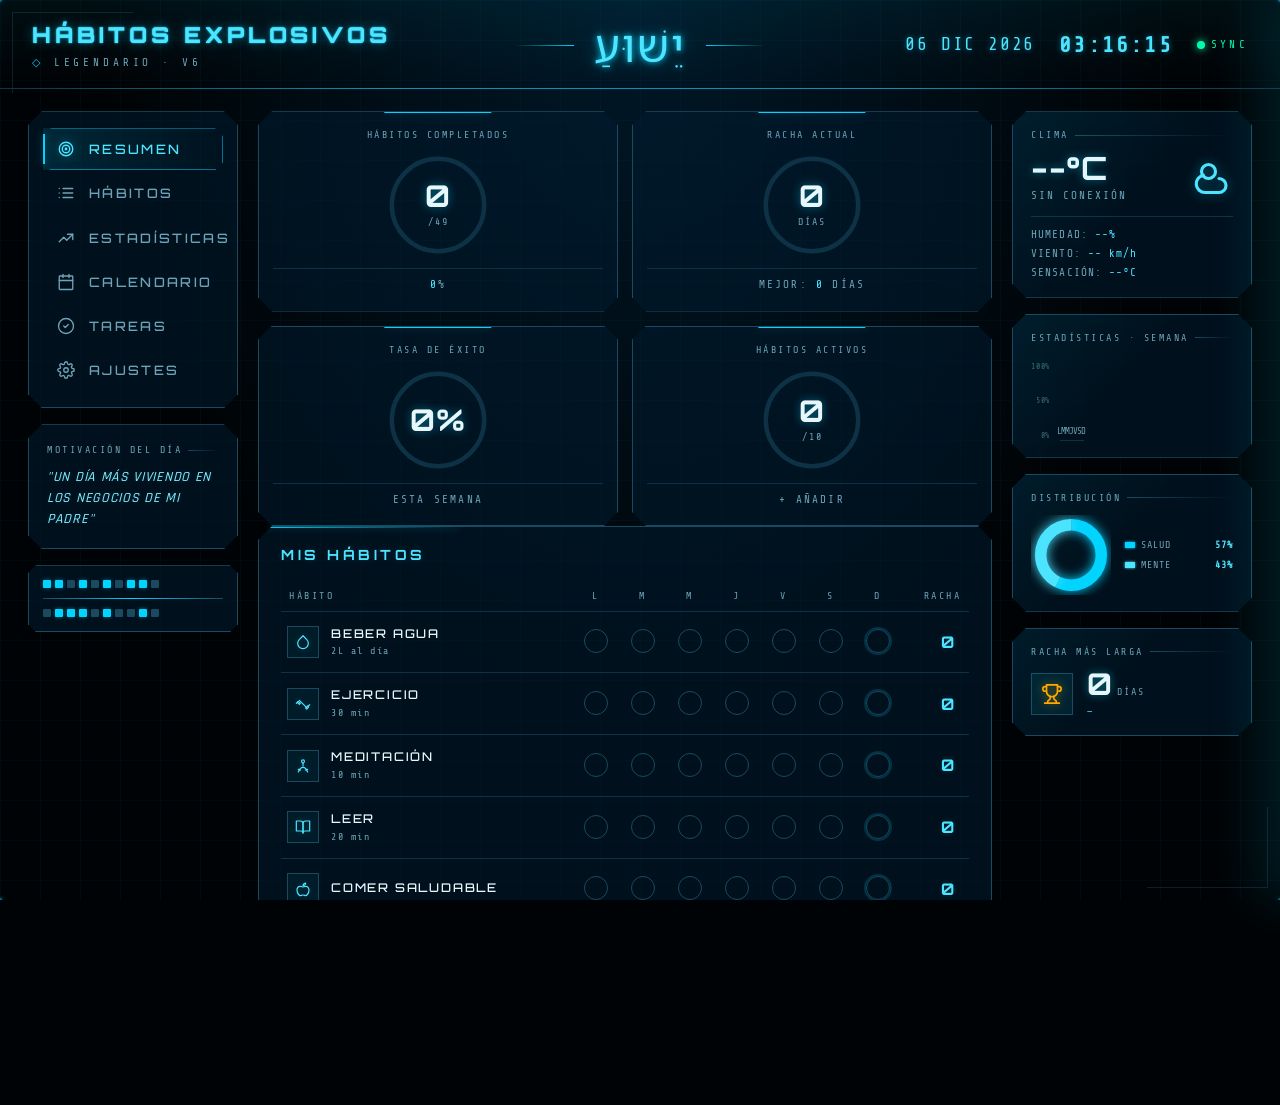
==== index.html @ fc488db8 "V6.1 inicial" ====
<!DOCTYPE html>
<html lang="es">
<head>
<meta charset="UTF-8">
<meta name="viewport" content="width=device-width, initial-scale=1.0, viewport-fit=cover">
<meta name="theme-color" content="#000305">
<meta name="apple-mobile-web-app-capable" content="yes">
<meta name="apple-mobile-web-app-status-bar-style" content="black-translucent">
<meta name="apple-mobile-web-app-title" content="Hábitos">
<meta name="mobile-web-app-capable" content="yes">
<link rel="manifest" href="manifest.json">
<link rel="apple-touch-icon" href="assets/icon-180.png">
<link rel="icon" type="image/png" href="assets/icon-192.png">
<title>HÁBITOS EXPLOSIVOS · LEGENDARIO V6</title>
<link rel="preconnect" href="https://fonts.googleapis.com">
<link rel="preconnect" href="https://fonts.gstatic.com" crossorigin>
<link href="https://fonts.googleapis.com/css2?family=Orbitron:wght@400;500;700;900&family=Rajdhani:wght@300;400;500;600;700&family=Share+Tech+Mono&family=Noto+Sans+Hebrew:wght@400;700&family=Playfair+Display:wght@400;700;900&family=DM+Serif+Display&family=Inter:wght@300;400;500;600;700&family=Poppins:wght@400;500;600;700&family=Quicksand:wght@400;500;600;700&family=Permanent+Marker&family=Caveat:wght@400;600;700&family=Architects+Daughter&display=swap" rel="stylesheet">
<style>
/* ============ TOKENS ============ */
:root {
  --bg-0: #000305;
  --bg-1: #00111e;
  --bg-2: #001828;
  --bg-card: rgba(0, 28, 48, 0.55);
  --bg-card-strong: rgba(0, 35, 58, 0.85);

  --cyan: #00d4ff;
  --cyan-2: #4de4ff;
  --cyan-3: #80edff;
  --cyan-soft: #0099b3;
  --cyan-dark: #006380;
  --cyan-line: #1a4a60;
  --cyan-line-soft: #0d3245;
  --cyan-glow: rgba(0, 212, 255, 0.45);
  --cyan-glow-soft: rgba(0, 212, 255, 0.18);

  --text: #c5e8f5;
  --text-bright: #e8f7fb;
  --text-dim: #6da3b8;
  --text-fade: #3d6877;

  --danger: #ff4d6d;
  --warning: #ffaa00;
  --success: #00ffaa;
  --magenta: #ff44dd;

  --font-display: 'Orbitron', 'Share Tech Mono', monospace;
  --font-body: 'Rajdhani', 'Segoe UI', system-ui, sans-serif;
  --font-mono: 'Share Tech Mono', 'Courier New', monospace;
  --font-hebrew: 'Noto Sans Hebrew', serif;

  --hud-frame: polygon(
    0 14px, 14px 0,
    calc(100% - 14px) 0, 100% 14px,
    100% calc(100% - 14px), calc(100% - 14px) 100%,
    14px 100%, 0 calc(100% - 14px)
  );
  --hud-frame-sm: polygon(
    0 8px, 8px 0,
    calc(100% - 8px) 0, 100% 8px,
    100% calc(100% - 8px), calc(100% - 8px) 100%,
    8px 100%, 0 calc(100% - 8px)
  );
}

* { box-sizing: border-box; margin: 0; padding: 0; }
html, body { height: 100%; overflow-x: hidden; }
body {
  font-family: var(--font-body);
  background: var(--bg-0);
  color: var(--text);
  font-size: 14px;
  line-height: 1.4;
  -webkit-font-smoothing: antialiased;
  letter-spacing: 0.02em;
  position: relative;
  min-height: 100vh;
}

/* ============ FONDO ============ */
.bg-grid {
  position: fixed;
  inset: 0;
  background:
    linear-gradient(rgba(0, 212, 255, 0.03) 1px, transparent 1px),
    linear-gradient(90deg, rgba(0, 212, 255, 0.03) 1px, transparent 1px),
    radial-gradient(ellipse at top, var(--bg-2) 0%, var(--bg-0) 60%);
  background-size: 40px 40px, 40px 40px, 100% 100%;
  pointer-events: none;
  z-index: 0;
}
#particles {
  position: fixed;
  inset: 0;
  pointer-events: none;
  z-index: 1;
  opacity: 0.5;
}
.bg-corners {
  position: fixed;
  inset: 0;
  pointer-events: none;
  z-index: 2;
}
.bg-corners::before,
.bg-corners::after {
  content: '';
  position: absolute;
  width: 120px; height: 80px;
  border: 1px solid var(--cyan-line);
  opacity: 0.4;
}
.bg-corners::before { top: 12px; left: 12px; border-right: none; border-bottom: none; }
.bg-corners::after { bottom: 12px; right: 12px; border-left: none; border-top: none; }

/* ============ HEADER ============ */
.top-bar {
  position: relative;
  z-index: 10;
  display: grid;
  grid-template-columns: 1fr auto 1fr;
  align-items: center;
  padding: 20px 32px 18px;
  gap: 20px;
  border-bottom: 1px solid var(--cyan-line-soft);
  background: linear-gradient(180deg, rgba(0,212,255,0.06) 0%, transparent 100%);
}
.top-bar::before {
  content: '';
  position: absolute;
  bottom: -1px; left: 0; right: 0;
  height: 1px;
  background: linear-gradient(90deg, transparent 0%, var(--cyan) 30%, var(--cyan) 70%, transparent 100%);
  opacity: 0.6;
}
.brand { display: flex; flex-direction: column; gap: 4px; }
.brand-title {
  font-family: var(--font-display);
  font-size: 22px;
  font-weight: 900;
  letter-spacing: 0.18em;
  color: var(--cyan-2);
  text-shadow: 0 0 12px var(--cyan-glow), 0 0 2px var(--cyan);
}
.brand-sub {
  font-family: var(--font-mono);
  font-size: 11px;
  letter-spacing: 0.35em;
  color: var(--text-dim);
}
.brand-sub::before { content: '◇ '; color: var(--cyan); }

.hebrew-mark {
  font-family: var(--font-hebrew);
  font-size: 44px;
  color: var(--cyan-2);
  text-shadow: 0 0 20px var(--cyan-glow), 0 0 6px var(--cyan);
  letter-spacing: 0.05em;
  line-height: 1;
  position: relative;
  padding: 0 20px;
}
.hebrew-mark::before,
.hebrew-mark::after {
  content: '';
  position: absolute;
  top: 50%;
  width: 60px; height: 1px;
  background: linear-gradient(90deg, transparent, var(--cyan));
}
.hebrew-mark::before { right: 100%; }
.hebrew-mark::after { left: 100%; background: linear-gradient(90deg, var(--cyan), transparent); }

.status-area {
  display: flex;
  justify-content: flex-end;
  align-items: center;
  gap: 24px;
  font-family: var(--font-mono);
}
.status-date, .status-clock {
  font-size: 18px;
  letter-spacing: 0.1em;
  color: var(--cyan-2);
  text-shadow: 0 0 6px var(--cyan-glow);
}
.status-clock { font-weight: 700; font-size: 22px; }
.sync-indicator {
  font-size: 11px;
  letter-spacing: 0.3em;
  color: var(--success);
  display: flex; align-items: center; gap: 6px;
}
.sync-indicator::before {
  content: '';
  width: 8px; height: 8px;
  background: var(--success);
  border-radius: 50%;
  box-shadow: 0 0 8px var(--success);
  animation: pulse-dot 2s infinite;
}
@keyframes pulse-dot {
  0%, 100% { opacity: 1; transform: scale(1); }
  50% { opacity: 0.5; transform: scale(0.85); }
}

/* ============ LAYOUT PRINCIPAL ============ */
.main-grid {
  position: relative;
  z-index: 5;
  display: grid;
  grid-template-columns: 240px 1fr 280px;
  gap: 20px;
  padding: 22px 28px 40px;
  max-width: 1700px;
  margin: 0 auto;
}

/* ============ HUD CARDS (genérico) ============ */
.hud-card {
  position: relative;
  background: var(--bg-card);
  border: 1px solid var(--cyan-line);
  clip-path: var(--hud-frame);
  padding: 16px 18px;
  backdrop-filter: blur(2px);
}
.hud-card::before {
  content: '';
  position: absolute;
  inset: 0;
  background: linear-gradient(135deg, rgba(0,212,255,0.06) 0%, transparent 50%);
  pointer-events: none;
}
.hud-card-sm { clip-path: var(--hud-frame-sm); }

.card-label {
  font-family: var(--font-mono);
  font-size: 10px;
  letter-spacing: 0.25em;
  color: var(--text-dim);
  margin-bottom: 10px;
  display: flex;
  align-items: center;
  gap: 6px;
}
.card-label::after {
  content: '';
  flex: 1;
  height: 1px;
  background: linear-gradient(90deg, var(--cyan-line) 0%, transparent 100%);
}

/* ============ SIDEBAR IZQUIERDA ============ */
.sidebar-left { display: flex; flex-direction: column; gap: 16px; }

.hud-nav {
  background: var(--bg-card);
  border: 1px solid var(--cyan-line);
  clip-path: var(--hud-frame);
  padding: 14px;
  position: relative;
}
.nav-item {
  display: flex;
  align-items: center;
  gap: 14px;
  padding: 12px 14px;
  font-family: var(--font-display);
  font-size: 13px;
  font-weight: 500;
  letter-spacing: 0.18em;
  color: var(--text-dim);
  cursor: pointer;
  position: relative;
  margin: 2px 0;
  transition: color 0.25s, background 0.25s;
  user-select: none;
}
.nav-item svg { width: 18px; height: 18px; flex-shrink: 0; transition: filter 0.25s; }
.nav-item:hover {
  color: var(--cyan-2);
  background: linear-gradient(90deg, rgba(0,212,255,0.06), transparent);
}
.nav-item:hover svg { filter: drop-shadow(0 0 4px var(--cyan-glow)); }
.nav-item.active {
  color: var(--cyan-2);
  background: linear-gradient(90deg, rgba(0,212,255,0.12), transparent);
}
.nav-item.active::before {
  content: '';
  position: absolute;
  left: 0; top: 6px; bottom: 6px;
  width: 2px;
  background: var(--cyan);
  box-shadow: 0 0 8px var(--cyan-glow);
}
.nav-item.active::after {
  content: '';
  position: absolute;
  inset: 0;
  border: 1px solid var(--cyan);
  clip-path: var(--hud-frame-sm);
  opacity: 0.5;
  pointer-events: none;
}
.nav-item.active svg { filter: drop-shadow(0 0 6px var(--cyan-glow)); }

.motivation-panel {
  background: var(--bg-card);
  border: 1px solid var(--cyan-line);
  clip-path: var(--hud-frame);
  padding: 18px;
}
.motivation-text {
  font-family: var(--font-body);
  font-size: 14px;
  font-weight: 500;
  font-style: italic;
  color: var(--cyan-3);
  line-height: 1.5;
  letter-spacing: 0.05em;
  text-transform: uppercase;
  text-shadow: 0 0 4px var(--cyan-glow-soft);
}

.deco-block {
  background: var(--bg-card);
  border: 1px solid var(--cyan-line);
  clip-path: var(--hud-frame-sm);
  padding: 14px;
  display: flex;
  flex-direction: column;
  gap: 10px;
}
.deco-row { display: flex; gap: 4px; flex-wrap: wrap; }
.deco-row > span {
  display: inline-block;
  width: 8px; height: 8px;
  background: var(--cyan-line);
  border-radius: 1px;
}
.deco-row > span.lit { background: var(--cyan); box-shadow: 0 0 4px var(--cyan-glow); }
.deco-mini-line {
  height: 1px;
  width: 100%;
  background: linear-gradient(90deg, var(--cyan-line), var(--cyan), var(--cyan-line));
}

/* ============ MAIN CONTENT ============ */
.content {
  display: flex;
  flex-direction: column;
  gap: 20px;
  min-width: 0;
}

/* KPI ROW */
.kpi-row {
  display: grid;
  grid-template-columns: repeat(4, 1fr);
  gap: 14px;
}
.kpi-card {
  position: relative;
  background: var(--bg-card);
  border: 1px solid var(--cyan-line);
  clip-path: var(--hud-frame);
  padding: 16px 14px 18px;
  text-align: center;
  overflow: hidden;
}
.kpi-card::after {
  content: '';
  position: absolute;
  top: 0; left: 50%;
  width: 30%; height: 1px;
  background: var(--cyan);
  transform: translateX(-50%);
  box-shadow: 0 0 8px var(--cyan-glow);
}
.kpi-title {
  font-family: var(--font-mono);
  font-size: 10px;
  letter-spacing: 0.25em;
  color: var(--text-dim);
  margin-bottom: 8px;
}
.kpi-ring-wrap {
  position: relative;
  width: 110px; height: 110px;
  margin: 4px auto 6px;
}
.kpi-ring-wrap svg { width: 100%; height: 100%; }
.ring-bg { stroke: var(--cyan-line-soft); }
.ring-fg {
  stroke: var(--cyan);
  filter: drop-shadow(0 0 6px var(--cyan-glow));
  stroke-linecap: round;
  transition: stroke-dashoffset 1.5s cubic-bezier(0.16, 1, 0.3, 1);
}
.ring-center {
  position: absolute;
  inset: 0;
  display: flex;
  flex-direction: column;
  align-items: center;
  justify-content: center;
}
.ring-value {
  font-family: var(--font-display);
  font-size: 30px;
  font-weight: 700;
  color: var(--text-bright);
  text-shadow: 0 0 10px var(--cyan-glow);
  letter-spacing: 0.02em;
  line-height: 1;
}
.ring-unit {
  font-family: var(--font-mono);
  font-size: 10px;
  letter-spacing: 0.2em;
  color: var(--text-dim);
  margin-top: 4px;
}
.kpi-footer {
  font-family: var(--font-mono);
  font-size: 11px;
  letter-spacing: 0.2em;
  color: var(--text-dim);
  margin-top: 8px;
  padding-top: 8px;
  border-top: 1px solid var(--cyan-line-soft);
}
.kpi-footer .v { color: var(--cyan-2); }
.kpi-add { cursor: pointer; transition: color 0.2s; }
.kpi-add:hover { color: var(--cyan); }

/* ============ HABITS TABLE ============ */
.habits-card {
  background: var(--bg-card);
  border: 1px solid var(--cyan-line);
  clip-path: var(--hud-frame);
  padding: 18px 22px 22px;
  position: relative;
}
.habits-card::before {
  content: '';
  position: absolute;
  top: 0; left: 0;
  width: 200px; height: 1px;
  background: linear-gradient(90deg, var(--cyan) 0%, transparent 100%);
  box-shadow: 0 0 6px var(--cyan-glow);
}
.habits-title {
  font-family: var(--font-display);
  font-size: 14px;
  font-weight: 700;
  letter-spacing: 0.25em;
  color: var(--cyan-2);
  margin-bottom: 16px;
  text-shadow: 0 0 8px var(--cyan-glow-soft);
}
.habits-table {
  width: 100%;
  border-collapse: separate;
  border-spacing: 0;
}
.habits-table thead th {
  font-family: var(--font-mono);
  font-size: 10px;
  letter-spacing: 0.25em;
  color: var(--text-dim);
  font-weight: 400;
  padding: 8px 6px;
  border-bottom: 1px solid var(--cyan-line-soft);
  text-align: center;
}
.habits-table thead th:first-child { text-align: left; padding-left: 8px; }
.habits-table thead th:last-child { text-align: right; padding-right: 8px; }
.habits-table tbody td {
  padding: 14px 6px;
  border-bottom: 1px solid var(--cyan-line-soft);
}
.habits-table tbody tr:last-child td { border-bottom: none; }
.habits-table tbody tr { transition: background 0.2s; }
.habits-table tbody tr:hover { background: rgba(0, 212, 255, 0.04); }

.habit-info {
  display: flex;
  align-items: center;
  gap: 12px;
}
.habit-icon-box {
  width: 32px; height: 32px;
  display: flex;
  align-items: center;
  justify-content: center;
  background: rgba(0, 212, 255, 0.06);
  border: 1px solid var(--cyan-line);
  color: var(--cyan-2);
  flex-shrink: 0;
}
.habit-icon-box svg { width: 16px; height: 16px; filter: drop-shadow(0 0 3px var(--cyan-glow-soft)); }
.habit-name {
  font-family: var(--font-display);
  font-size: 12px;
  font-weight: 500;
  letter-spacing: 0.15em;
  color: var(--text-bright);
  text-transform: uppercase;
}
.habit-sub {
  font-family: var(--font-mono);
  font-size: 10px;
  letter-spacing: 0.15em;
  color: var(--text-dim);
  margin-top: 2px;
}

.day-cell { text-align: center; }
.check-orb {
  width: 24px; height: 24px;
  border-radius: 50%;
  border: 1.5px solid var(--cyan-line);
  background: transparent;
  cursor: pointer;
  display: inline-flex;
  align-items: center;
  justify-content: center;
  transition: all 0.25s;
  padding: 0;
  position: relative;
}
.check-orb svg { width: 14px; height: 14px; color: transparent; transition: color 0.25s; }
.check-orb:hover:not(:disabled) {
  border-color: var(--cyan);
  box-shadow: 0 0 8px var(--cyan-glow);
}
.check-orb.done {
  border-color: var(--cyan);
  background: rgba(0, 212, 255, 0.15);
  box-shadow: 0 0 10px var(--cyan-glow), inset 0 0 6px var(--cyan-glow-soft);
}
.check-orb.done svg { color: var(--cyan-2); filter: drop-shadow(0 0 3px var(--cyan-glow)); }
.check-orb.today { box-shadow: 0 0 0 2px rgba(0,212,255,0.18); }
.check-orb.today.done { box-shadow: 0 0 12px var(--cyan-glow), inset 0 0 8px var(--cyan-glow-soft), 0 0 0 2px rgba(0,212,255,0.18); }
.check-orb:disabled { opacity: 0.25; cursor: not-allowed; }

.streak-val {
  font-family: var(--font-display);
  font-size: 16px;
  font-weight: 700;
  color: var(--cyan-2);
  text-shadow: 0 0 6px var(--cyan-glow-soft);
  text-align: right;
  padding-right: 8px;
  letter-spacing: 0.05em;
}

/* ============ SIDEBAR DERECHA ============ */
.sidebar-right {
  display: flex;
  flex-direction: column;
  gap: 16px;
}

/* Weather */
.weather-card .weather-top {
  display: flex;
  align-items: center;
  justify-content: space-between;
  gap: 10px;
}
.weather-temp {
  font-family: var(--font-display);
  font-size: 32px;
  font-weight: 700;
  color: var(--text-bright);
  text-shadow: 0 0 8px var(--cyan-glow);
  line-height: 1;
  letter-spacing: 0.02em;
}
.weather-desc {
  font-family: var(--font-mono);
  font-size: 11px;
  letter-spacing: 0.18em;
  color: var(--text-dim);
  text-transform: uppercase;
  margin-top: 4px;
}
.weather-icon svg { width: 42px; height: 42px; color: var(--cyan-2); filter: drop-shadow(0 0 6px var(--cyan-glow)); }
.weather-meta {
  margin-top: 12px;
  padding-top: 10px;
  border-top: 1px solid var(--cyan-line-soft);
  font-family: var(--font-mono);
  font-size: 11px;
  letter-spacing: 0.1em;
  color: var(--text-dim);
  display: flex;
  flex-direction: column;
  gap: 4px;
}
.weather-meta .v { color: var(--cyan-2); }

/* Bar chart */
.bar-chart {
  display: grid;
  grid-template-columns: repeat(7, 1fr);
  gap: 4px;
  align-items: end;
  height: 80px;
  margin-top: 6px;
  padding-bottom: 18px;
  position: relative;
  border-bottom: 1px solid var(--cyan-line-soft);
}
.bar-chart::before {
  content: '0% 50% 100%';
  position: absolute;
  left: -3px;
  top: -4px;
  font-family: var(--font-mono);
  font-size: 8px;
  color: var(--text-fade);
  writing-mode: vertical-lr;
  letter-spacing: 0.1em;
  display: none;
}
.bar-col {
  position: relative;
  display: flex;
  flex-direction: column;
  align-items: center;
  height: 100%;
  justify-content: flex-end;
}
.bar-fill {
  width: 100%;
  background: linear-gradient(180deg, var(--cyan) 0%, var(--cyan-soft) 100%);
  box-shadow: 0 0 6px var(--cyan-glow);
  border-radius: 1px 1px 0 0;
  transition: height 1.2s cubic-bezier(0.16, 1, 0.3, 1);
  min-height: 2px;
}
.bar-label {
  position: absolute;
  bottom: -16px;
  font-family: var(--font-mono);
  font-size: 9px;
  letter-spacing: 0.1em;
  color: var(--text-dim);
}
.bar-y-axis {
  display: flex;
  flex-direction: column;
  justify-content: space-between;
  font-family: var(--font-mono);
  font-size: 8px;
  color: var(--text-fade);
  letter-spacing: 0.1em;
  padding-right: 4px;
  height: 80px;
  text-align: right;
}

/* Donut */
.donut-wrap {
  display: flex;
  align-items: center;
  gap: 14px;
}
.donut-svg { width: 80px; height: 80px; flex-shrink: 0; }
.donut-legend {
  flex: 1;
  display: flex;
  flex-direction: column;
  gap: 6px;
  font-family: var(--font-mono);
  font-size: 10px;
  letter-spacing: 0.1em;
}
.legend-item {
  display: flex;
  align-items: center;
  gap: 6px;
  color: var(--text-dim);
}
.legend-item .swatch {
  width: 10px; height: 6px;
  background: var(--cyan);
  box-shadow: 0 0 3px var(--cyan-glow);
}
.legend-item .v { margin-left: auto; color: var(--cyan-2); font-weight: 700; }

/* Best streak */
.best-streak {
  display: flex;
  align-items: center;
  gap: 14px;
}
.trophy-box {
  width: 42px; height: 42px;
  display: flex;
  align-items: center;
  justify-content: center;
  background: rgba(0, 212, 255, 0.08);
  border: 1px solid var(--cyan-line);
  color: var(--warning);
}
.trophy-box svg { width: 22px; height: 22px; filter: drop-shadow(0 0 5px rgba(255,170,0,0.5)); }
.best-num {
  font-family: var(--font-display);
  font-size: 30px;
  font-weight: 700;
  color: var(--text-bright);
  text-shadow: 0 0 8px var(--cyan-glow);
  line-height: 1;
}
.best-num-unit {
  font-family: var(--font-mono);
  font-size: 10px;
  letter-spacing: 0.2em;
  color: var(--text-dim);
}
.best-name {
  font-family: var(--font-mono);
  font-size: 10px;
  letter-spacing: 0.18em;
  color: var(--cyan-2);
  text-transform: uppercase;
  margin-top: 4px;
}

/* ============ HABITS MANAGE VIEW ============ */
.manage-grid {
  display: grid;
  grid-template-columns: repeat(auto-fill, minmax(280px, 1fr));
  gap: 14px;
}
.manage-card {
  background: var(--bg-card);
  border: 1px solid var(--cyan-line);
  clip-path: var(--hud-frame);
  padding: 16px;
  display: flex;
  align-items: center;
  gap: 14px;
  position: relative;
}
.manage-card .info { flex: 1; min-width: 0; }
.manage-card .info .habit-name { font-size: 13px; }
.manage-actions { display: flex; gap: 6px; }
.icon-btn {
  width: 30px; height: 30px;
  background: transparent;
  border: 1px solid var(--cyan-line);
  color: var(--text-dim);
  cursor: pointer;
  display: flex;
  align-items: center;
  justify-content: center;
  transition: all 0.2s;
  clip-path: var(--hud-frame-sm);
}
.icon-btn:hover { color: var(--cyan-2); border-color: var(--cyan); box-shadow: 0 0 6px var(--cyan-glow); }
.icon-btn.danger:hover { color: var(--danger); border-color: var(--danger); box-shadow: 0 0 6px rgba(255,77,109,0.4); }
.icon-btn svg { width: 14px; height: 14px; }

.new-habit-card {
  background: transparent;
  border: 1px dashed var(--cyan-line);
  clip-path: var(--hud-frame);
  padding: 24px;
  text-align: center;
  cursor: pointer;
  color: var(--text-dim);
  display: flex;
  flex-direction: column;
  align-items: center;
  justify-content: center;
  gap: 8px;
  font-family: var(--font-display);
  font-size: 12px;
  letter-spacing: 0.2em;
  min-height: 100px;
  transition: all 0.2s;
}
.new-habit-card:hover { color: var(--cyan-2); border-color: var(--cyan); }
.new-habit-card svg { width: 24px; height: 24px; }

/* ============ STATS VIEW ============ */
.stats-grid {
  display: grid;
  grid-template-columns: 1fr 1fr;
  gap: 16px;
}
.stats-card {
  background: var(--bg-card);
  border: 1px solid var(--cyan-line);
  clip-path: var(--hud-frame);
  padding: 18px;
}
.stats-card.full { grid-column: 1 / -1; }
.stats-title {
  font-family: var(--font-display);
  font-size: 13px;
  font-weight: 700;
  letter-spacing: 0.2em;
  color: var(--cyan-2);
  margin-bottom: 14px;
}
.heatmap-wrap { overflow-x: auto; padding-bottom: 8px; }
.heatmap-grid {
  display: grid;
  grid-auto-flow: column;
  grid-template-rows: repeat(7, 11px);
  gap: 3px;
  width: max-content;
}
/* V4.3 — anual: ocupar todo el ancho disponible, celdas elásticas */
.heatmap-grid:not(.row) {
  grid-template-rows: repeat(7, 1fr);
  grid-auto-columns: 1fr;
  gap: 3px;
  width: 100%;
  aspect-ratio: 53 / 7;
  max-height: 140px;
}
.heatmap-grid:not(.row) .heat-cell {
  width: 100%;
  height: 100%;
  min-width: 0;
  min-height: 0;
  border-radius: 2px;
}
/* V4.2 — vista horizontal (1 fila) para semanal y mensual */
.heatmap-grid.row {
  grid-auto-flow: column;
  grid-template-rows: 18px;
  gap: 4px;
  width: 100%;
}
.heatmap-grid.row .heat-cell {
  width: auto;
  min-width: 14px;
  height: 18px;
  border-radius: 2px;
}
.heat-cell {
  width: 11px; height: 11px;
  background: var(--cyan-line-soft);
  border-radius: 1px;
  transition: background 0.2s;
}
.heat-cell.l1 { background: rgba(0, 212, 255, 0.25); }
.heat-cell.l2 { background: rgba(0, 212, 255, 0.5); }
.heat-cell.l3 { background: rgba(0, 212, 255, 0.75); box-shadow: 0 0 3px var(--cyan-glow-soft); }
.heat-cell.l4 { background: var(--cyan); box-shadow: 0 0 4px var(--cyan-glow); }
.heat-cell.future { background: transparent; }
.heat-cell:hover { outline: 1px solid var(--cyan-2); }
.heat-legend {
  display: flex;
  align-items: center;
  gap: 6px;
  margin-top: 10px;
  font-family: var(--font-mono);
  font-size: 10px;
  color: var(--text-dim);
  letter-spacing: 0.1em;
  justify-content: flex-end;
}

.per-habit-stats {
  display: grid;
  grid-template-columns: repeat(auto-fit, minmax(160px, 1fr));
  gap: 10px;
  margin-bottom: 14px;
}
.mini-stat {
  background: rgba(0, 212, 255, 0.05);
  border: 1px solid var(--cyan-line-soft);
  padding: 10px 12px;
  clip-path: var(--hud-frame-sm);
}
.mini-stat .lbl {
  font-family: var(--font-mono);
  font-size: 9px;
  letter-spacing: 0.2em;
  color: var(--text-dim);
}
.mini-stat .val {
  font-family: var(--font-display);
  font-size: 20px;
  font-weight: 700;
  color: var(--cyan-2);
  margin-top: 2px;
  text-shadow: 0 0 6px var(--cyan-glow-soft);
}

/* ============ CALENDAR VIEW ============ */
.calendar-wrap {
  background: var(--bg-card);
  border: 1px solid var(--cyan-line);
  clip-path: var(--hud-frame);
  padding: 20px;
}
.cal-nav {
  display: flex;
  justify-content: space-between;
  align-items: center;
  margin-bottom: 16px;
}
.cal-month {
  font-family: var(--font-display);
  font-size: 16px;
  font-weight: 700;
  letter-spacing: 0.2em;
  color: var(--cyan-2);
  text-shadow: 0 0 6px var(--cyan-glow-soft);
}
.cal-grid {
  display: grid;
  grid-template-columns: repeat(7, 1fr);
  gap: 6px;
}
.cal-day-head {
  font-family: var(--font-mono);
  font-size: 10px;
  letter-spacing: 0.2em;
  color: var(--text-dim);
  text-align: center;
  padding: 8px 0;
  border-bottom: 1px solid var(--cyan-line-soft);
}
.cal-cell {
  aspect-ratio: 1;
  border: 1px solid var(--cyan-line-soft);
  display: flex;
  flex-direction: column;
  align-items: center;
  justify-content: center;
  padding: 6px;
  position: relative;
  cursor: pointer;
  transition: all 0.2s;
  font-family: var(--font-mono);
}
.cal-cell:hover { background: rgba(0, 212, 255, 0.08); border-color: var(--cyan); }
.cal-cell .cal-num { font-size: 14px; color: var(--text-dim); letter-spacing: 0.05em; }
.cal-cell.empty { border-color: transparent; cursor: default; pointer-events: none; }
.cal-cell.today { border-color: var(--cyan); box-shadow: inset 0 0 8px var(--cyan-glow-soft); }
.cal-cell.today .cal-num { color: var(--cyan-2); font-weight: 700; }
.cal-cell .cal-bar {
  width: 80%;
  height: 3px;
  background: var(--cyan-line-soft);
  border-radius: 2px;
  margin-top: 6px;
  overflow: hidden;
}
.cal-cell .cal-bar-fill {
  height: 100%;
  background: var(--cyan);
  box-shadow: 0 0 4px var(--cyan-glow);
  transition: width 0.6s ease;
}
.cal-cell .cal-pct {
  font-size: 8px;
  color: var(--text-dim);
  letter-spacing: 0.1em;
  margin-top: 2px;
}
.cal-cell.future .cal-num { opacity: 0.4; }
.cal-cell.future .cal-bar { display: none; }
.cal-cell.future .cal-pct { display: none; }

/* V4.4 — puntos de eventos en celda del calendario */
.cal-cell { cursor: pointer; }
.cal-cell .cal-events {
  display: flex;
  align-items: center;
  gap: 3px;
  margin-top: 4px;
  min-height: 6px;
}
.cal-cell .cal-event-dot {
  width: 5px; height: 5px;
  border-radius: 50%;
  background: var(--magenta);
  box-shadow: 0 0 4px var(--magenta);
}
.cal-cell .cal-event-more {
  font-family: var(--font-mono);
  font-size: 8px;
  color: var(--magenta);
  letter-spacing: 0.05em;
}
.cal-cell.has-event { border-color: rgba(255, 68, 221, 0.45); }
.cal-cell.has-event:hover { background: rgba(255, 68, 221, 0.06); }

/* V4.4 — toolbar del calendario con botón + AGREGAR EVENTO */
.cal-toolbar-actions {
  display: flex;
  gap: 8px;
  align-items: center;
}

/* V4.4 — DRAWER lateral derecho (eventos del día) */
.drawer-overlay {
  position: fixed; inset: 0;
  background: rgba(0, 8, 15, 0.55);
  backdrop-filter: blur(3px);
  z-index: 250;
  opacity: 0;
  pointer-events: none;
  transition: opacity 0.2s ease;
}
.drawer-overlay.show { opacity: 1; pointer-events: auto; }

.drawer {
  position: fixed;
  right: 0; top: 0;
  height: 100vh;
  width: 380px;
  max-width: 92vw;
  background: var(--bg-card-strong);
  border-left: 1px solid var(--cyan);
  box-shadow: -24px 0 50px rgba(0, 212, 255, 0.12);
  z-index: 260;
  transform: translateX(100%);
  transition: transform 0.32s cubic-bezier(0.4, 0, 0.2, 1);
  display: flex;
  flex-direction: column;
  padding: 22px 22px 30px;
  overflow-y: auto;
}
.drawer.show { transform: translateX(0); }
.drawer-close {
  position: absolute;
  top: 14px; right: 14px;
  background: transparent;
  border: 1px solid var(--cyan-line);
  color: var(--text-dim);
  width: 30px; height: 30px;
  cursor: pointer;
  display: flex;
  align-items: center;
  justify-content: center;
  clip-path: var(--hud-frame-sm);
  transition: all 0.2s;
}
.drawer-close:hover { color: var(--cyan-2); border-color: var(--cyan); box-shadow: 0 0 6px var(--cyan-glow); }
.drawer-close svg { width: 14px; height: 14px; }

.drawer-day-name {
  font-family: var(--font-mono);
  font-size: 11px;
  letter-spacing: 0.3em;
  color: var(--text-dim);
  margin-top: 18px;
}
.drawer-date-big {
  font-family: var(--font-display);
  font-size: 34px;
  font-weight: 700;
  letter-spacing: 0.05em;
  color: var(--cyan-2);
  text-shadow: 0 0 10px var(--cyan-glow-soft);
  line-height: 1.1;
  margin-top: 4px;
}
.drawer-section {
  margin-top: 22px;
  padding-top: 14px;
  border-top: 1px solid var(--cyan-line-soft);
}
.drawer-section-label {
  font-family: var(--font-mono);
  font-size: 10px;
  letter-spacing: 0.25em;
  color: var(--text-dim);
  margin-bottom: 10px;
}
.drawer-events-list { display: flex; flex-direction: column; gap: 8px; }
.drawer-event {
  display: flex;
  align-items: center;
  gap: 12px;
  padding: 12px 14px;
  background: rgba(255, 68, 221, 0.05);
  border: 1px solid rgba(255, 68, 221, 0.25);
  clip-path: var(--hud-frame-sm);
}
.drawer-event:hover { background: rgba(255, 68, 221, 0.09); }
.drawer-event .ev-time {
  font-family: var(--font-mono);
  font-size: 11px;
  letter-spacing: 0.12em;
  color: var(--magenta);
  flex-shrink: 0;
  min-width: 58px;
  text-shadow: 0 0 4px rgba(255, 68, 221, 0.4);
}
.drawer-event .ev-time.allday { color: var(--text-dim); text-shadow: none; }
.drawer-event .ev-text { flex: 1; font-family: var(--font-body); font-size: 14px; color: var(--text-bright); }
.drawer-event .ev-del {
  background: transparent;
  border: 1px solid var(--cyan-line);
  color: var(--text-dim);
  width: 26px; height: 26px;
  cursor: pointer;
  display: flex;
  align-items: center;
  justify-content: center;
  clip-path: var(--hud-frame-sm);
  transition: all 0.2s;
}
.drawer-event .ev-del:hover { color: var(--danger); border-color: var(--danger); }
.drawer-event .ev-del svg { width: 12px; height: 12px; }

.drawer-empty {
  text-align: center;
  padding: 24px 0;
  color: var(--text-fade);
  font-family: var(--font-mono);
  font-size: 11px;
  letter-spacing: 0.2em;
}

.drawer .hud-btn { width: 100%; margin-top: 12px; }

/* ============ SEGMENTED CONTROL ============ */
.seg-ctrl {
  display: inline-flex;
  gap: 0;
  background: rgba(0, 212, 255, 0.04);
  border: 1px solid var(--cyan-line);
  clip-path: var(--hud-frame-sm);
  padding: 3px;
}
.seg-ctrl button {
  font-family: var(--font-display);
  font-size: 10px;
  font-weight: 500;
  letter-spacing: 0.22em;
  padding: 8px 16px;
  background: transparent;
  border: none;
  color: var(--text-dim);
  cursor: pointer;
  transition: all 0.2s;
  text-transform: uppercase;
}
.seg-ctrl button:hover { color: var(--cyan-2); }
.seg-ctrl button.active {
  background: rgba(0, 212, 255, 0.14);
  color: var(--cyan-2);
  box-shadow: 0 0 8px var(--cyan-glow-soft) inset;
}

/* ============ TASKS VIEW ============ */
.tasks-wrap {
  background: var(--bg-card);
  border: 1px solid var(--cyan-line);
  clip-path: var(--hud-frame);
  padding: 22px;
}

/* Task counter cards */
.task-counter-row {
  display: grid;
  grid-template-columns: repeat(3, 1fr);
  gap: 12px;
  margin-bottom: 18px;
}
.task-counter-card {
  position: relative;
  background: rgba(0, 212, 255, 0.05);
  border: 1px solid var(--cyan-line-soft);
  clip-path: var(--hud-frame-sm);
  padding: 12px 16px;
  overflow: hidden;
}
.task-counter-card::after {
  content: '';
  position: absolute;
  top: 0; left: 0;
  width: 40%; height: 1px;
  background: var(--cyan);
  box-shadow: 0 0 6px var(--cyan-glow);
}
.task-counter-card .tc-lbl {
  font-family: var(--font-mono);
  font-size: 9px;
  letter-spacing: 0.22em;
  color: var(--text-dim);
  margin-bottom: 4px;
}
.task-counter-card .tc-val {
  font-family: var(--font-display);
  font-size: 28px;
  font-weight: 700;
  color: var(--cyan-2);
  text-shadow: 0 0 8px var(--cyan-glow-soft);
  line-height: 1;
  letter-spacing: 0.02em;
}
.task-counter-card .tc-sub {
  font-family: var(--font-mono);
  font-size: 10px;
  letter-spacing: 0.18em;
  color: var(--text-dim);
  margin-top: 4px;
}
.task-counter-card.done .tc-val { color: var(--success); text-shadow: 0 0 8px rgba(0,255,170,0.35); }
.task-counter-card.miss .tc-val { color: var(--warning); text-shadow: 0 0 8px rgba(255,170,0,0.35); }

/* Task line chart */
.task-chart-card {
  background: rgba(0, 12, 22, 0.4);
  border: 1px solid var(--cyan-line-soft);
  clip-path: var(--hud-frame-sm);
  padding: 16px 18px;
  margin-bottom: 18px;
}
.task-chart-head {
  display: flex;
  align-items: center;
  justify-content: space-between;
  gap: 12px;
  margin-bottom: 12px;
  flex-wrap: wrap;
}
.task-chart-title {
  font-family: var(--font-display);
  font-size: 12px;
  font-weight: 700;
  letter-spacing: 0.22em;
  color: var(--cyan-2);
  text-shadow: 0 0 6px var(--cyan-glow-soft);
}
.task-chart-svg-wrap {
  width: 100%;
  position: relative;
}
.task-chart-svg { display: block; width: 100%; height: 220px; }
.task-chart-svg .grid-line { stroke: var(--cyan-line-soft); stroke-width: 1; stroke-dasharray: 3 4; }
.task-chart-svg .axis-line { stroke: var(--cyan-line); stroke-width: 1; }
.task-chart-svg .axis-label {
  font-family: var(--font-mono);
  font-size: 9px;
  letter-spacing: 0.1em;
  fill: var(--text-dim);
}
.task-chart-svg .line-path {
  fill: none;
  stroke: var(--cyan);
  stroke-width: 2;
  filter: drop-shadow(0 0 4px var(--cyan-glow));
  stroke-linecap: round;
  stroke-linejoin: round;
}
.task-chart-svg .area-path {
  fill: url(#taskGradient);
  opacity: 0.7;
}
.task-chart-svg .dot {
  fill: var(--bg-0);
  stroke: var(--cyan);
  stroke-width: 1.8;
  filter: drop-shadow(0 0 3px var(--cyan-glow));
}
.task-chart-svg .dot.today { fill: var(--cyan); }
.task-chart-empty {
  text-align: center;
  padding: 60px 20px;
  color: var(--text-dim);
  font-family: var(--font-mono);
  font-size: 11px;
  letter-spacing: 0.2em;
}

/* Stats header row */
.stats-toolbar {
  display: flex;
  justify-content: space-between;
  align-items: center;
  margin-bottom: 14px;
  flex-wrap: wrap;
  gap: 10px;
}
.stats-toolbar .stats-toolbar-lbl {
  font-family: var(--font-mono);
  font-size: 10px;
  letter-spacing: 0.22em;
  color: var(--text-dim);
}
.task-input-row {
  display: flex;
  gap: 10px;
  margin-bottom: 18px;
}
.task-input {
  flex: 1;
  padding: 10px 14px;
  background: rgba(0, 212, 255, 0.04);
  border: 1px solid var(--cyan-line);
  color: var(--text-bright);
  font-family: var(--font-body);
  font-size: 14px;
  letter-spacing: 0.05em;
  clip-path: var(--hud-frame-sm);
}
.task-input:focus { outline: none; border-color: var(--cyan); box-shadow: 0 0 8px var(--cyan-glow-soft); }
.task-list { display: flex; flex-direction: column; gap: 8px; }
.task-item {
  display: flex;
  align-items: center;
  gap: 12px;
  padding: 12px 16px;
  background: rgba(0, 212, 255, 0.03);
  border: 1px solid var(--cyan-line-soft);
  clip-path: var(--hud-frame-sm);
  transition: all 0.2s;
}
.task-item:hover { background: rgba(0, 212, 255, 0.07); border-color: var(--cyan-line); }
.task-item.done { opacity: 0.5; }
.task-item.done .task-text { text-decoration: line-through; }
.task-text { flex: 1; font-family: var(--font-body); font-size: 14px; letter-spacing: 0.03em; color: var(--text-bright); }
.task-text.strike { text-decoration: line-through; color: var(--text-dim); }

/* V4: animación al completar una tarea (fade + slide) */
.task-item.completing {
  animation: taskComplete 0.32s cubic-bezier(0.4, 0, 0.6, 1) forwards;
  pointer-events: none;
}
@keyframes taskComplete {
  0%   { opacity: 1; transform: translateX(0); }
  40%  { opacity: 0.6; transform: translateX(0); }
  100% { opacity: 0; transform: translateX(40px); max-height: 0; padding-top: 0; padding-bottom: 0; margin: 0; border-color: transparent; }
}

/* V4: section headers (ACTIVAS / ARCHIVADAS) */
.task-section-header {
  display: flex;
  align-items: center;
  gap: 10px;
  font-family: var(--font-mono);
  font-size: 10px;
  letter-spacing: 0.28em;
  color: var(--text-dim);
  padding: 6px 4px;
  margin-top: 4px;
}
.task-section-header .tsh-label { display: flex; align-items: center; gap: 8px; }
.task-section-header .archived-count {
  font-family: var(--font-display);
  font-size: 11px;
  font-weight: 700;
  color: var(--cyan-2);
  background: rgba(0, 212, 255, 0.1);
  border: 1px solid var(--cyan-line);
  padding: 1px 8px;
  letter-spacing: 0.1em;
  clip-path: var(--hud-frame-sm);
}
.task-section-header.archived-header {
  cursor: pointer;
  margin-top: 14px;
  padding-top: 12px;
  border-top: 1px dashed var(--cyan-line-soft);
  user-select: none;
  transition: color 0.2s;
}
.task-section-header.archived-header:hover { color: var(--cyan-2); }
.task-section-header.archived-header .tsh-chevron {
  display: flex;
  transition: transform 0.25s;
}
.task-section-header.archived-header .tsh-chevron svg { width: 14px; height: 14px; }
.archived-panel.collapsed .archived-header .tsh-chevron { transform: rotate(-90deg); }
.archived-panel.collapsed .archived-body { display: none; }

/* V4: botones tiny */
.hud-btn.tiny {
  font-size: 9px;
  padding: 5px 10px;
  letter-spacing: 0.22em;
  margin-left: auto;
}

/* V4: archivadas — ítem con check apagado */
.task-item.archived {
  background: rgba(0, 212, 255, 0.015);
  border-color: var(--cyan-line-soft);
  opacity: 0.78;
}
.task-item.archived:hover { opacity: 1; }
.task-item.archived .archived-check {
  width: 24px; height: 24px;
  border-radius: 50%;
  border: 1.5px solid var(--cyan-line);
  background: rgba(0, 212, 255, 0.08);
  display: inline-flex;
  align-items: center;
  justify-content: center;
  color: var(--cyan-soft);
  flex-shrink: 0;
}
.task-item.archived .archived-check svg { width: 12px; height: 12px; opacity: 0.8; }
.task-item.archived .archived-time {
  font-family: var(--font-mono);
  font-size: 10px;
  letter-spacing: 0.18em;
  color: var(--text-dim);
}
.archived-list .empty.small {
  text-align: center;
  padding: 18px 10px;
  color: var(--text-fade);
  font-family: var(--font-mono);
  font-size: 10px;
  letter-spacing: 0.2em;
}

/* ============ SETTINGS VIEW ============ */
.settings-wrap {
  background: var(--bg-card);
  border: 1px solid var(--cyan-line);
  clip-path: var(--hud-frame);
  padding: 6px 24px;
}
.setting-row {
  display: flex;
  justify-content: space-between;
  align-items: center;
  padding: 20px 0;
  border-bottom: 1px solid var(--cyan-line-soft);
  gap: 16px;
}
.setting-row:last-child { border-bottom: none; }
.setting-label {
  font-family: var(--font-display);
  font-size: 13px;
  font-weight: 500;
  letter-spacing: 0.18em;
  color: var(--cyan-2);
}
.setting-desc {
  font-family: var(--font-mono);
  font-size: 11px;
  letter-spacing: 0.1em;
  color: var(--text-dim);
  margin-top: 4px;
}

/* ============ V4.5 — Acordeón Ajustes Avanzados ============ */
.adv-toggle-row {
  cursor: pointer;
  user-select: none;
  transition: background 0.2s;
}
.adv-toggle-row:hover { background: rgba(0, 212, 255, 0.04); }
.adv-toggle-row .adv-chevron {
  display: flex;
  align-items: center;
  justify-content: center;
  width: 30px; height: 30px;
  border: 1px solid var(--cyan-line);
  color: var(--cyan-2);
  clip-path: var(--hud-frame-sm);
  transition: transform 0.25s ease, background 0.2s;
}
.adv-toggle-row .adv-chevron svg { width: 14px; height: 14px; }
.adv-toggle-row.open .adv-chevron { transform: rotate(180deg); background: rgba(0, 212, 255, 0.1); }

.advanced-settings {
  display: none;
  padding: 0 0 14px;
  border-bottom: 1px solid var(--cyan-line-soft);
  animation: advExpand 0.3s ease;
}
.advanced-settings.open { display: block; }
@keyframes advExpand {
  from { opacity: 0; transform: translateY(-6px); }
  to   { opacity: 1; transform: translateY(0); }
}

.adv-section {
  padding: 14px 0 4px;
  border-top: 1px dashed var(--cyan-line-soft);
}
.adv-section:first-child { border-top: none; padding-top: 6px; }
.adv-section-title {
  font-family: var(--font-display);
  font-size: 11px;
  font-weight: 700;
  letter-spacing: 0.3em;
  color: var(--cyan-2);
  text-shadow: 0 0 6px var(--cyan-glow-soft);
  margin-bottom: 8px;
  padding-left: 4px;
}

/* V6 — estado de sincronización en la nube */
.cloud-status {
  display: flex;
  align-items: center;
  gap: 8px;
  padding: 10px 14px;
  margin: 0 4px 10px;
  background: rgba(0, 212, 255, 0.04);
  border: 1px solid var(--cyan-line-soft);
  clip-path: var(--hud-frame-sm);
  font-family: var(--font-mono);
  font-size: 10px;
  letter-spacing: 0.12em;
  color: var(--text-dim);
}
.cloud-status .cloud-dot {
  width: 9px; height: 9px;
  border-radius: 50%;
  background: var(--text-fade);
  flex-shrink: 0;
}

/* Categorías editor */
.cat-editor { display: flex; flex-direction: column; gap: 8px; padding: 6px 0; }
.cat-row {
  display: flex;
  align-items: center;
  gap: 10px;
  padding: 10px 14px;
  background: rgba(0, 212, 255, 0.03);
  border: 1px solid var(--cyan-line-soft);
  clip-path: var(--hud-frame-sm);
}
.cat-row .cat-swatch {
  width: 22px; height: 22px;
  border-radius: 4px;
  border: 1px solid var(--cyan-line);
  flex-shrink: 0;
  cursor: pointer;
  position: relative;
  overflow: hidden;
}
.cat-row .cat-swatch input[type="color"] {
  position: absolute;
  inset: 0;
  opacity: 0;
  cursor: pointer;
  border: none;
}
.cat-row .cat-name-input {
  flex: 1;
  padding: 6px 10px;
  background: rgba(0, 212, 255, 0.04);
  border: 1px solid var(--cyan-line);
  color: var(--text-bright);
  font-family: var(--font-display);
  font-size: 12px;
  letter-spacing: 0.12em;
  clip-path: var(--hud-frame-sm);
  text-transform: uppercase;
}
.cat-row .cat-name-input:focus { outline: none; border-color: var(--cyan); box-shadow: 0 0 6px var(--cyan-glow-soft); }
.cat-row .cat-id-tag {
  font-family: var(--font-mono);
  font-size: 9px;
  letter-spacing: 0.18em;
  color: var(--text-fade);
  min-width: 70px;
  text-align: right;
}

/* ============ COMMON BUTTONS ============ */
.hud-btn {
  font-family: var(--font-display);
  font-size: 11px;
  font-weight: 500;
  letter-spacing: 0.25em;
  padding: 10px 18px;
  background: transparent;
  border: 1px solid var(--cyan);
  color: var(--cyan-2);
  cursor: pointer;
  transition: all 0.2s;
  clip-path: var(--hud-frame-sm);
  text-transform: uppercase;
}
.hud-btn:hover {
  background: rgba(0, 212, 255, 0.1);
  box-shadow: 0 0 12px var(--cyan-glow);
  color: var(--cyan-3);
}
.hud-btn.secondary { border-color: var(--cyan-line); color: var(--text-dim); }
.hud-btn.secondary:hover { border-color: var(--cyan); color: var(--cyan-2); }
.hud-btn.danger { border-color: var(--danger); color: var(--danger); }
.hud-btn.danger:hover { background: rgba(255, 77, 109, 0.1); box-shadow: 0 0 12px rgba(255, 77, 109, 0.4); }

/* ============ MODAL ============ */
.modal-overlay {
  position: fixed; inset: 0;
  background: rgba(0, 8, 15, 0.85);
  backdrop-filter: blur(4px);
  display: none;
  align-items: center;
  justify-content: center;
  z-index: 200;
  padding: 20px;
}
.modal-overlay.show { display: flex; animation: fadeIn 0.2s ease; }
@keyframes fadeIn { from { opacity: 0; } to { opacity: 1; } }
.modal {
  background: var(--bg-card-strong);
  border: 1px solid var(--cyan);
  clip-path: var(--hud-frame);
  padding: 28px;
  width: 100%;
  max-width: 500px;
  max-height: 88vh;
  overflow-y: auto;
  position: relative;
  box-shadow: 0 0 40px var(--cyan-glow-soft);
}
.modal-title {
  font-family: var(--font-display);
  font-size: 15px;
  font-weight: 700;
  letter-spacing: 0.25em;
  color: var(--cyan-2);
  margin-bottom: 20px;
  text-shadow: 0 0 6px var(--cyan-glow-soft);
}
.form-group { margin-bottom: 18px; }
.form-label {
  display: block;
  font-family: var(--font-mono);
  font-size: 10px;
  letter-spacing: 0.25em;
  color: var(--text-dim);
  margin-bottom: 8px;
}
.form-input, .form-select {
  width: 100%;
  padding: 10px 14px;
  background: rgba(0, 212, 255, 0.04);
  border: 1px solid var(--cyan-line);
  color: var(--text-bright);
  font-family: var(--font-body);
  font-size: 14px;
  letter-spacing: 0.05em;
  clip-path: var(--hud-frame-sm);
}
.form-select { font-family: var(--font-mono); font-size: 12px; }
.form-input:focus, .form-select:focus { outline: none; border-color: var(--cyan); box-shadow: 0 0 6px var(--cyan-glow-soft); }

.icon-picker {
  display: grid;
  grid-template-columns: repeat(8, 1fr);
  gap: 6px;
}
.icon-option {
  aspect-ratio: 1;
  background: rgba(0, 212, 255, 0.04);
  border: 1px solid var(--cyan-line-soft);
  color: var(--text-dim);
  cursor: pointer;
  display: flex;
  align-items: center;
  justify-content: center;
  clip-path: var(--hud-frame-sm);
  transition: all 0.2s;
  padding: 0;
}
.icon-option svg { width: 16px; height: 16px; }
.icon-option:hover { border-color: var(--cyan); color: var(--cyan-2); }
.icon-option.selected { border-color: var(--cyan); color: var(--cyan-2); background: rgba(0, 212, 255, 0.12); box-shadow: 0 0 8px var(--cyan-glow-soft); }

.modal-actions {
  display: flex;
  gap: 10px;
  justify-content: flex-end;
  margin-top: 24px;
}
.modal-actions .left { margin-right: auto; }

/* ============ TOAST ============ */
.toast {
  position: fixed;
  bottom: 30px; right: 30px;
  background: var(--bg-card-strong);
  border: 1px solid var(--cyan);
  clip-path: var(--hud-frame-sm);
  padding: 12px 20px;
  font-family: var(--font-display);
  font-size: 12px;
  letter-spacing: 0.2em;
  color: var(--cyan-2);
  text-shadow: 0 0 4px var(--cyan-glow);
  opacity: 0;
  transform: translateY(10px);
  transition: opacity 0.2s, transform 0.2s;
  z-index: 300;
  pointer-events: none;
}
.toast.show { opacity: 1; transform: translateY(0); }

/* V4: toast con acción (DESHACER) */
.toast.with-action {
  pointer-events: auto;
  display: flex;
  align-items: center;
  gap: 16px;
  padding-right: 8px;
  min-width: 280px;
}
.toast.with-action .toast-msg { flex: 1; }
.toast.with-action .toast-action {
  font-family: var(--font-display);
  font-size: 11px;
  letter-spacing: 0.25em;
  padding: 6px 12px;
  background: rgba(0, 212, 255, 0.1);
  border: 1px solid var(--cyan);
  color: var(--cyan-2);
  cursor: pointer;
  clip-path: var(--hud-frame-sm);
  transition: all 0.2s;
}
.toast.with-action .toast-action:hover {
  background: rgba(0, 212, 255, 0.2);
  box-shadow: 0 0 10px var(--cyan-glow);
}
.toast.with-action .toast-timer {
  position: absolute;
  bottom: 0; left: 0;
  height: 2px;
  background: var(--cyan);
  box-shadow: 0 0 4px var(--cyan-glow);
  width: 100%;
  transform-origin: left;
  animation: toastTimer 5s linear forwards;
}
@keyframes toastTimer {
  from { transform: scaleX(1); }
  to   { transform: scaleX(0); }
}

/* ============ EMPTY STATE ============ */
.empty {
  text-align: center;
  padding: 60px 20px;
  font-family: var(--font-mono);
  font-size: 12px;
  letter-spacing: 0.18em;
  color: var(--text-dim);
}
.empty svg { width: 40px; height: 40px; opacity: 0.4; margin-bottom: 12px; color: var(--text-fade); }

/* ============ MISC ============ */
.hidden { display: none !important; }

.section-title-row {
  display: flex;
  justify-content: space-between;
  align-items: center;
  margin-bottom: 20px;
}
.section-title {
  font-family: var(--font-display);
  font-size: 18px;
  font-weight: 700;
  letter-spacing: 0.22em;
  color: var(--cyan-2);
  text-shadow: 0 0 6px var(--cyan-glow-soft);
}

/* ============ RESPONSIVE ============ */

/* --- TABLET / pantallas medianas --- */
@media (max-width: 1280px) {
  .main-grid { grid-template-columns: 210px 1fr 240px; }
  .kpi-row { grid-template-columns: repeat(2, 1fr); }
}

/* --- TABLET ANGOSTA: colapsa a 1 columna --- */
@media (max-width: 1050px) {
  .main-grid {
    grid-template-columns: 1fr;
    gap: 16px;
    padding: 16px 16px 40px;
  }
  .sidebar-left, .sidebar-right {
    display: grid;
    grid-template-columns: repeat(auto-fit, minmax(230px, 1fr));
    gap: 14px;
    align-items: start;
  }
  .hud-nav { grid-column: 1 / -1; }
  .kpi-row { grid-template-columns: repeat(4, 1fr); }
}

/* --- MÓVIL --- */
@media (max-width: 720px) {
  /* Header compacto + safe-area iPhone */
  .top-bar {
    grid-template-columns: 1fr auto;
    padding: calc(10px + env(safe-area-inset-top)) 14px 10px;
    gap: 8px;
  }
  .hebrew-mark { display: none; }
  .brand-title { font-size: 17px; letter-spacing: 0.1em; }
  .brand-sub { font-size: 9px; letter-spacing: 0.2em; }
  .status-area { gap: 10px; }
  .status-date { display: none; }
  .status-clock { font-size: 16px; }
  .sync-indicator { display: none; }

  /* Layout en 1 columna */
  .main-grid {
    padding: 10px 10px calc(20px + env(safe-area-inset-bottom));
    gap: 12px;
  }
  .sidebar-left, .sidebar-right { grid-template-columns: 1fr; }

  /* Nav como barra horizontal scrollable */
  .hud-nav {
    display: flex;
    flex-direction: row;
    overflow-x: auto;
    gap: 4px;
    padding: 8px;
    -webkit-overflow-scrolling: touch;
    scrollbar-width: none;
  }
  .hud-nav::-webkit-scrollbar { display: none; }
  .nav-item {
    flex-direction: column;
    align-items: center;
    gap: 4px;
    padding: 8px 12px;
    margin: 0;
    font-size: 9px;
    letter-spacing: 0.08em;
    white-space: nowrap;
    flex-shrink: 0;
  }
  .nav-item svg { width: 20px; height: 20px; }
  .nav-item.active::before { display: none; }

  /* Paneles decorativos fuera en móvil */
  .deco-block { display: none; }

  /* KPIs 2x2 */
  .kpi-row { grid-template-columns: 1fr 1fr; gap: 10px; }
  .kpi-ring-wrap { width: 92px; height: 92px; }
  .ring-value { font-size: 24px; }

  /* Tabla de hábitos con scroll horizontal */
  .habits-card { padding: 16px 12px; overflow-x: auto; -webkit-overflow-scrolling: touch; }
  .habits-table { min-width: 520px; }
  .habit-sub { display: none; }

  /* Grids apilados */
  .stats-grid { grid-template-columns: 1fr; }
  .task-counter-row { grid-template-columns: 1fr; gap: 8px; }
  .manage-grid { grid-template-columns: 1fr; }

  /* Títulos de sección que envuelven */
  .section-title-row { flex-wrap: wrap; gap: 10px; }

  /* Modales y drawer ocupan casi toda la pantalla */
  .modal { padding: 20px 18px; max-height: 90vh; }
  .modal-actions { flex-wrap: wrap; gap: 8px; }
  .drawer { width: 100%; max-width: 100%; padding: 20px 16px calc(24px + env(safe-area-inset-bottom)); }

  /* Calendario: celdas más compactas */
  .cal-grid { gap: 3px; }
  .cal-cell { padding: 3px; }
  .cal-cell .cal-num { font-size: 12px; }
  .cal-cell .cal-pct { font-size: 7px; }

  /* Settings: filas que envuelven */
  .setting-row { flex-wrap: wrap; }
  .setting-row input, .setting-row .form-input { width: 100% !important; }
  .setting-row > div:first-child { width: 100%; }

  /* Ajustes avanzados: inputs full width */
  .advanced-settings .setting-row input { width: 100% !important; }

  /* Theme picker más chico */
  .theme-picker { grid-template-columns: 1fr 1fr; }

  /* === V6.1 — Mejoras táctiles iOS/Android === */

  /* Touch target ampliado a 44x44 (Apple HIG) sin agrandar el visual */
  .check-orb { position: relative; }
  .check-orb::before {
    content: '';
    position: absolute;
    top: 50%; left: 50%;
    width: 44px; height: 44px;
    transform: translate(-50%, -50%);
  }
  /* Idem para celdas del calendario */
  .cal-cell {
    min-height: 44px;
    touch-action: manipulation;
  }
  /* Nav items mínimo 44px de alto */
  .nav-item { min-height: 44px; }

  /* Evita el zoom automático de Safari al hacer focus en inputs */
  .form-input,
  .form-select,
  input[type="text"],
  input[type="email"],
  input[type="password"],
  input[type="number"],
  input[type="date"],
  input[type="time"],
  textarea,
  select {
    font-size: 16px !important;
  }

  /* Elimina el delay de 300ms del double-tap zoom + flash gris al tap */
  button,
  .check-orb,
  .nav-item,
  .hud-btn,
  .cal-cell,
  .setting-row,
  [onclick] {
    touch-action: manipulation;
    -webkit-tap-highlight-color: transparent;
  }

  /* Inputs y botones más cómodos al tap */
  .hud-btn { min-height: 44px; }
}

/* --- MÓVIL CHICO --- */
@media (max-width: 420px) {
  .kpi-row { grid-template-columns: 1fr 1fr; gap: 8px; }
  .kpi-ring-wrap { width: 84px; height: 84px; }
  .ring-value { font-size: 21px; }
  .brand-title { font-size: 15px; }
  .section-title { font-size: 14px; }
  .theme-picker { grid-template-columns: 1fr; }
  .task-chart-svg { height: 180px; }
}

/* ============ SCROLLBAR ============ */
::-webkit-scrollbar { width: 8px; height: 8px; }
::-webkit-scrollbar-track { background: var(--bg-1); }
::-webkit-scrollbar-thumb { background: var(--cyan-line); border-radius: 1px; }
::-webkit-scrollbar-thumb:hover { background: var(--cyan-soft); }

/* ================================================================
   V5 — TEMAS ALTERNATIVOS
   Cada tema sobreescribe variables CSS y ajusta detalles visuales.
   ================================================================ */

/* ---------- TEMA MINIMALISTA OSCURA (negro + oro) ---------- */
body.theme-minimalista {
  --bg-0: #000000;
  --bg-1: #0a0a0a;
  --bg-2: #111111;
  --bg-card: rgba(18, 18, 18, 0.7);
  --bg-card-strong: rgba(24, 24, 24, 0.95);
  --cyan: #c9a961;
  --cyan-2: #d4af37;
  --cyan-3: #e5c97e;
  --cyan-soft: #8a7942;
  --cyan-dark: #5a4d2a;
  --cyan-line: #3a3025;
  --cyan-line-soft: #1f1a13;
  --cyan-glow: rgba(212, 175, 55, 0.4);
  --cyan-glow-soft: rgba(212, 175, 55, 0.12);
  --text: #d4d0c8;
  --text-bright: #f0ebe0;
  --text-dim: #888070;
  --text-fade: #4a4538;
  --font-display: 'Playfair Display', 'Georgia', serif;
  --font-body: 'Inter', system-ui, sans-serif;
  --font-mono: 'Inter', system-ui, sans-serif;
  --hud-frame: none;
  --hud-frame-sm: none;
}
body.theme-minimalista .bg-grid { background: var(--bg-0); }
body.theme-minimalista #particles { display: none; }
body.theme-minimalista .bg-corners { display: none; }
body.theme-minimalista .hud-card,
body.theme-minimalista .hud-nav,
body.theme-minimalista .motivation-panel,
body.theme-minimalista .deco-block,
body.theme-minimalista .kpi-card,
body.theme-minimalista .habits-card,
body.theme-minimalista .tasks-wrap,
body.theme-minimalista .calendar-wrap,
body.theme-minimalista .settings-wrap,
body.theme-minimalista .stats-card,
body.theme-minimalista .modal,
body.theme-minimalista .manage-card,
body.theme-minimalista .task-counter-card,
body.theme-minimalista .task-chart-card {
  clip-path: none !important;
  border-radius: 4px;
  border: 1px solid rgba(212, 175, 55, 0.18);
}
body.theme-minimalista .brand-title,
body.theme-minimalista .section-title,
body.theme-minimalista .habits-title,
body.theme-minimalista .stats-title,
body.theme-minimalista .ring-value,
body.theme-minimalista .tc-val,
body.theme-minimalista .best-num,
body.theme-minimalista .weather-temp {
  font-family: 'Playfair Display', serif;
  letter-spacing: 0.02em;
  text-shadow: none;
  font-weight: 700;
}
body.theme-minimalista .brand-title { font-size: 30px; }
body.theme-minimalista .hebrew-mark {
  font-family: 'Playfair Display', serif;
  font-weight: 400;
  font-style: italic;
  color: var(--cyan-2);
  text-shadow: none;
  font-size: 32px;
}
body.theme-minimalista .hebrew-mark::before,
body.theme-minimalista .hebrew-mark::after { display: none; }
body.theme-minimalista .check-orb,
body.theme-minimalista .check-orb.done {
  border-radius: 50%;
  box-shadow: none;
}
body.theme-minimalista .nav-item.active::before { box-shadow: none; }
body.theme-minimalista .nav-item.active::after { clip-path: none; border-radius: 4px; }
body.theme-minimalista .hud-btn { clip-path: none; border-radius: 4px; }
body.theme-minimalista .form-input,
body.theme-minimalista .form-select,
body.theme-minimalista .task-input { clip-path: none; border-radius: 4px; }
body.theme-minimalista .ring-fg { filter: drop-shadow(0 0 4px var(--cyan-glow)); }

/* ---------- TEMA FRESCO ELEGANTE (beige + marrón) ---------- */
body.theme-elegante {
  --bg-0: #f5efe0;
  --bg-1: #ece4d2;
  --bg-2: #e0d5be;
  --bg-card: rgba(255, 251, 244, 0.85);
  --bg-card-strong: rgba(255, 253, 247, 0.98);
  --cyan: #8a6a44;
  --cyan-2: #a0826d;
  --cyan-3: #c4a78a;
  --cyan-soft: #7b5e3c;
  --cyan-dark: #5a4628;
  --cyan-line: #d4c3a8;
  --cyan-line-soft: #e6dcc4;
  --cyan-glow: rgba(138, 106, 68, 0.22);
  --cyan-glow-soft: rgba(138, 106, 68, 0.08);
  --text: #4a3a28;
  --text-bright: #2a1f10;
  --text-dim: #8a7560;
  --text-fade: #b8a890;
  --font-display: 'DM Serif Display', 'Georgia', serif;
  --font-body: 'Inter', system-ui, sans-serif;
  --font-mono: 'Inter', system-ui, sans-serif;
  --hud-frame: none;
  --hud-frame-sm: none;
}
body.theme-elegante .bg-grid { background: var(--bg-0); }
body.theme-elegante #particles { display: none; }
body.theme-elegante .bg-corners { display: none; }
body.theme-elegante .top-bar { border-bottom: 1px solid var(--cyan-line); background: transparent; }
body.theme-elegante .top-bar::before { display: none; }
body.theme-elegante .hud-card,
body.theme-elegante .hud-nav,
body.theme-elegante .motivation-panel,
body.theme-elegante .deco-block,
body.theme-elegante .kpi-card,
body.theme-elegante .habits-card,
body.theme-elegante .tasks-wrap,
body.theme-elegante .calendar-wrap,
body.theme-elegante .settings-wrap,
body.theme-elegante .stats-card,
body.theme-elegante .modal,
body.theme-elegante .manage-card,
body.theme-elegante .task-counter-card,
body.theme-elegante .task-chart-card {
  clip-path: none !important;
  border-radius: 16px;
  border: 1px solid var(--cyan-line);
  box-shadow: 0 4px 16px rgba(138, 106, 68, 0.06);
}
body.theme-elegante .brand-title,
body.theme-elegante .section-title,
body.theme-elegante .habits-title,
body.theme-elegante .stats-title {
  font-family: 'DM Serif Display', serif;
  font-weight: 400;
  letter-spacing: 0.01em;
  text-shadow: none;
  text-transform: none;
}
body.theme-elegante .brand-title { font-size: 30px; }
body.theme-elegante .hebrew-mark {
  font-family: 'DM Serif Display', serif;
  font-style: italic;
  font-weight: 400;
  color: var(--cyan);
  text-shadow: none;
  font-size: 30px;
}
body.theme-elegante .hebrew-mark::before,
body.theme-elegante .hebrew-mark::after { background: linear-gradient(90deg, transparent, var(--cyan-line)); }
body.theme-elegante .ring-value,
body.theme-elegante .tc-val,
body.theme-elegante .best-num,
body.theme-elegante .weather-temp {
  font-family: 'DM Serif Display', serif;
  text-shadow: none;
}
body.theme-elegante .check-orb { border-radius: 50%; box-shadow: none; }
body.theme-elegante .check-orb.done { background: var(--cyan); border-color: var(--cyan); box-shadow: none; }
body.theme-elegante .check-orb.done svg { color: var(--bg-card-strong); }
body.theme-elegante .nav-item.active::before { box-shadow: none; }
body.theme-elegante .nav-item.active::after { clip-path: none; border-radius: 12px; }
body.theme-elegante .hud-btn { clip-path: none; border-radius: 8px; }
body.theme-elegante .form-input,
body.theme-elegante .form-select,
body.theme-elegante .task-input { clip-path: none; border-radius: 8px; background: rgba(255, 255, 255, 0.5); }
body.theme-elegante .ring-fg { filter: none; }

/* ---------- TEMA PINKI (rosa pastel) ---------- */
body.theme-pinki {
  --bg-0: #fff0f5;
  --bg-1: #ffe4ee;
  --bg-2: #ffd6e4;
  --bg-card: rgba(255, 255, 255, 0.78);
  --bg-card-strong: rgba(255, 250, 252, 0.98);
  --cyan: #ff6fa8;
  --cyan-2: #ff8fc0;
  --cyan-3: #ffb0d0;
  --cyan-soft: #e5538c;
  --cyan-dark: #b03d6e;
  --cyan-line: #ffc4dc;
  --cyan-line-soft: #ffd9e6;
  --cyan-glow: rgba(255, 111, 168, 0.35);
  --cyan-glow-soft: rgba(255, 111, 168, 0.12);
  --text: #5a2a40;
  --text-bright: #3a1028;
  --text-dim: #a06080;
  --text-fade: #d09cb4;
  --font-display: 'Poppins', system-ui, sans-serif;
  --font-body: 'Quicksand', system-ui, sans-serif;
  --font-mono: 'Quicksand', system-ui, sans-serif;
  --hud-frame: none;
  --hud-frame-sm: none;
}
body.theme-pinki .bg-grid { background: linear-gradient(180deg, #fff5f9 0%, #ffe4ee 100%); }
body.theme-pinki #particles { display: none; }
body.theme-pinki .bg-corners { display: none; }
body.theme-pinki .top-bar { border-bottom: 1px solid var(--cyan-line); background: rgba(255, 255, 255, 0.4); }
body.theme-pinki .top-bar::before { display: none; }
body.theme-pinki .hud-card,
body.theme-pinki .hud-nav,
body.theme-pinki .motivation-panel,
body.theme-pinki .deco-block,
body.theme-pinki .kpi-card,
body.theme-pinki .habits-card,
body.theme-pinki .tasks-wrap,
body.theme-pinki .calendar-wrap,
body.theme-pinki .settings-wrap,
body.theme-pinki .stats-card,
body.theme-pinki .modal,
body.theme-pinki .manage-card,
body.theme-pinki .task-counter-card,
body.theme-pinki .task-chart-card {
  clip-path: none !important;
  border-radius: 22px;
  border: 1px solid var(--cyan-line);
  box-shadow: 0 6px 22px rgba(255, 111, 168, 0.12);
}
body.theme-pinki .brand-title,
body.theme-pinki .section-title,
body.theme-pinki .habits-title,
body.theme-pinki .stats-title,
body.theme-pinki .ring-value,
body.theme-pinki .tc-val,
body.theme-pinki .best-num,
body.theme-pinki .weather-temp {
  font-family: 'Poppins', sans-serif;
  font-weight: 700;
  letter-spacing: 0;
  text-shadow: none;
  text-transform: none;
}
body.theme-pinki .brand-title { font-size: 26px; }
body.theme-pinki .hebrew-mark {
  font-family: 'Poppins', sans-serif;
  font-weight: 700;
  color: var(--cyan);
  text-shadow: none;
  font-size: 26px;
}
body.theme-pinki .hebrew-mark::before,
body.theme-pinki .hebrew-mark::after { background: linear-gradient(90deg, transparent, var(--cyan-line)); }
body.theme-pinki .check-orb { border-radius: 50%; box-shadow: none; }
body.theme-pinki .check-orb.done { background: var(--cyan); border-color: var(--cyan); }
body.theme-pinki .check-orb.done svg { color: white; }
body.theme-pinki .nav-item.active::before { box-shadow: none; }
body.theme-pinki .nav-item.active::after { clip-path: none; border-radius: 14px; }
body.theme-pinki .hud-btn { clip-path: none; border-radius: 999px; padding: 10px 22px; }
body.theme-pinki .form-input,
body.theme-pinki .form-select,
body.theme-pinki .task-input { clip-path: none; border-radius: 14px; background: rgba(255, 255, 255, 0.7); }
body.theme-pinki .ring-fg { filter: drop-shadow(0 0 4px var(--cyan-glow-soft)); }
body.theme-pinki .habit-icon-box { border-radius: 12px; background: rgba(255, 111, 168, 0.12); }

/* ---------- TEMA GRAFITI (negro + neón) ---------- */
body.theme-grafiti {
  --bg-0: #0a0a0a;
  --bg-1: #141414;
  --bg-2: #1a1a1a;
  --bg-card: rgba(20, 20, 20, 0.7);
  --bg-card-strong: rgba(28, 28, 28, 0.95);
  --cyan: #9d4edd;
  --cyan-2: #c77dff;
  --cyan-3: #00c2ff;
  --cyan-soft: #6c2bb3;
  --cyan-dark: #4a1d80;
  --cyan-line: #4a2570;
  --cyan-line-soft: #2a1640;
  --cyan-glow: rgba(157, 78, 221, 0.5);
  --cyan-glow-soft: rgba(157, 78, 221, 0.18);
  --text: #f0f0f0;
  --text-bright: #ffffff;
  --text-dim: #b0a0c8;
  --text-fade: #6a5a80;
  --success: #c7ff00;
  --warning: #ffd60a;
  --font-display: 'Permanent Marker', cursive;
  --font-body: 'Caveat', cursive;
  --font-mono: 'Architects Daughter', monospace;
}
body.theme-grafiti .bg-grid {
  background:
    radial-gradient(circle at 12% 18%, rgba(157, 78, 221, 0.18) 0%, transparent 35%),
    radial-gradient(circle at 88% 75%, rgba(0, 194, 255, 0.14) 0%, transparent 40%),
    radial-gradient(ellipse at top, var(--bg-2) 0%, var(--bg-0) 70%);
  background-size: 100% 100%, 100% 100%, 100% 100%;
}
body.theme-grafiti #particles { opacity: 0.25; }
body.theme-grafiti .bg-corners::before,
body.theme-grafiti .bg-corners::after { border-color: var(--success); opacity: 0.5; transform: rotate(-2deg); }
body.theme-grafiti .top-bar { border-bottom: 2px dashed var(--cyan); }
body.theme-grafiti .top-bar::before { background: linear-gradient(90deg, transparent, var(--success), var(--cyan-3), transparent); height: 2px; }
body.theme-grafiti .hud-card,
body.theme-grafiti .hud-nav,
body.theme-grafiti .motivation-panel,
body.theme-grafiti .deco-block,
body.theme-grafiti .kpi-card,
body.theme-grafiti .habits-card,
body.theme-grafiti .tasks-wrap,
body.theme-grafiti .calendar-wrap,
body.theme-grafiti .settings-wrap,
body.theme-grafiti .stats-card,
body.theme-grafiti .modal,
body.theme-grafiti .manage-card,
body.theme-grafiti .task-counter-card,
body.theme-grafiti .task-chart-card {
  clip-path: none !important;
  border-radius: 0;
  border: 2px solid var(--cyan);
  box-shadow: 4px 4px 0 rgba(0, 194, 255, 0.4), inset 0 0 30px rgba(157, 78, 221, 0.08);
  transform: rotate(-0.3deg);
}
body.theme-grafiti .kpi-card:nth-child(even) { transform: rotate(0.4deg); border-color: var(--cyan-3); box-shadow: 4px 4px 0 rgba(199, 255, 0, 0.35), inset 0 0 30px rgba(0, 194, 255, 0.08); }
body.theme-grafiti .brand-title {
  font-family: 'Permanent Marker', cursive;
  font-weight: 400;
  font-size: 32px;
  letter-spacing: 0.02em;
  color: var(--text-bright);
  text-shadow: 3px 3px 0 var(--cyan), 6px 6px 0 rgba(157, 78, 221, 0.4);
  transform: rotate(-1.5deg);
  display: inline-block;
}
body.theme-grafiti .brand-sub {
  font-family: 'Architects Daughter', monospace;
  letter-spacing: 0.2em;
  color: var(--success);
}
body.theme-grafiti .brand-sub::before { color: var(--cyan-3); content: '✕ '; }
body.theme-grafiti .section-title,
body.theme-grafiti .habits-title,
body.theme-grafiti .stats-title {
  font-family: 'Permanent Marker', cursive;
  font-weight: 400;
  text-transform: uppercase;
  color: var(--cyan-2);
  text-shadow: 2px 2px 0 rgba(0, 194, 255, 0.3);
  transform: rotate(-0.8deg);
  display: inline-block;
}
body.theme-grafiti .ring-value,
body.theme-grafiti .tc-val,
body.theme-grafiti .best-num,
body.theme-grafiti .weather-temp {
  font-family: 'Permanent Marker', cursive;
  text-shadow: 2px 2px 0 rgba(0, 194, 255, 0.4);
}
body.theme-grafiti .ring-fg { stroke: var(--cyan-3); filter: drop-shadow(0 0 6px var(--cyan-3)); }
body.theme-grafiti .kpi-card:nth-child(2) .ring-fg { stroke: var(--cyan); filter: drop-shadow(0 0 6px var(--cyan)); }
body.theme-grafiti .kpi-card:nth-child(3) .ring-fg { stroke: var(--cyan-3); }
body.theme-grafiti .kpi-card:nth-child(4) .ring-fg { stroke: var(--success); filter: drop-shadow(0 0 6px var(--success)); }
body.theme-grafiti .hebrew-mark {
  font-family: 'Permanent Marker', cursive;
  color: var(--success);
  text-shadow: 2px 2px 0 var(--cyan), 4px 4px 0 rgba(157, 78, 221, 0.4);
  font-size: 32px;
  transform: rotate(-2deg);
}
body.theme-grafiti .hebrew-mark::before { content: '— '; background: none; color: var(--cyan-3); position: static; width: auto; height: auto; }
body.theme-grafiti .hebrew-mark::after { content: ' —'; background: none; color: var(--cyan-3); position: static; width: auto; height: auto; }
body.theme-grafiti .check-orb { border: 2px solid var(--cyan); border-radius: 50%; }
body.theme-grafiti .check-orb.done { background: var(--cyan-3); border-color: var(--cyan-3); box-shadow: 2px 2px 0 var(--cyan); }
body.theme-grafiti .check-orb.done svg { color: #0a0a0a; }
body.theme-grafiti .nav-item {
  font-family: 'Permanent Marker', cursive;
  letter-spacing: 0.05em;
  text-transform: uppercase;
}
body.theme-grafiti .nav-item.active { color: var(--success); }
body.theme-grafiti .nav-item.active::before { background: var(--success); box-shadow: 0 0 8px var(--success); }
body.theme-grafiti .nav-item.active::after { border-color: var(--success); clip-path: none; transform: rotate(-1deg); }
body.theme-grafiti .hud-btn {
  clip-path: none;
  border-radius: 0;
  border-width: 2px;
  font-family: 'Permanent Marker', cursive;
  transform: rotate(-1deg);
  box-shadow: 3px 3px 0 var(--cyan-3);
}
body.theme-grafiti .hud-btn:hover { box-shadow: 5px 5px 0 var(--success); transform: rotate(-2deg) translateY(-2px); }
body.theme-grafiti .form-input,
body.theme-grafiti .form-select,
body.theme-grafiti .task-input {
  clip-path: none;
  border-radius: 0;
  border: 2px solid var(--cyan-line);
  font-family: 'Architects Daughter', monospace;
}
body.theme-grafiti .form-input:focus,
body.theme-grafiti .task-input:focus { border-color: var(--success); box-shadow: 3px 3px 0 var(--success); }
body.theme-grafiti .habit-name { font-family: 'Permanent Marker', cursive; letter-spacing: 0.03em; }
body.theme-grafiti .habit-sub,
body.theme-grafiti .kpi-title,
body.theme-grafiti .card-label,
body.theme-grafiti .ring-unit,
body.theme-grafiti .kpi-footer,
body.theme-grafiti .weather-desc,
body.theme-grafiti .weather-meta,
body.theme-grafiti .tc-lbl,
body.theme-grafiti .tc-sub { font-family: 'Architects Daughter', monospace; }
body.theme-grafiti .heat-cell.l4 { background: var(--cyan); box-shadow: 1px 1px 0 var(--cyan-3); }
body.theme-grafiti .bar-fill { background: linear-gradient(180deg, var(--cyan-3) 0%, var(--cyan) 100%); }
body.theme-grafiti .status-date,
body.theme-grafiti .status-clock {
  font-family: 'Permanent Marker', cursive;
  color: var(--cyan-2);
  text-shadow: 2px 2px 0 rgba(0, 194, 255, 0.3);
}

/* ---------- Selector visual de tema en Ajustes ---------- */
.theme-picker {
  display: grid;
  grid-template-columns: repeat(auto-fill, minmax(140px, 1fr));
  gap: 10px;
  padding: 8px 0;
}
.theme-card {
  position: relative;
  padding: 14px 12px 12px;
  border: 1px solid var(--cyan-line);
  cursor: pointer;
  transition: all 0.2s;
  clip-path: var(--hud-frame-sm);
  background: var(--bg-card);
  overflow: hidden;
}
.theme-card:hover { border-color: var(--cyan); transform: translateY(-2px); }
.theme-card.active {
  border-color: var(--cyan);
  box-shadow: 0 0 10px var(--cyan-glow-soft), inset 0 0 12px var(--cyan-glow-soft);
}
.theme-card.active::after {
  content: '✓';
  position: absolute;
  top: 8px; right: 10px;
  font-family: var(--font-display);
  font-size: 14px;
  color: var(--cyan-2);
}
.theme-preview {
  width: 100%;
  height: 64px;
  border-radius: 4px;
  margin-bottom: 8px;
  position: relative;
  overflow: hidden;
}
.theme-preview .tp-stripe {
  position: absolute;
  left: 8px; right: 8px;
  height: 3px;
}
.theme-preview .tp-dot {
  position: absolute;
  border-radius: 50%;
}
.theme-name {
  font-family: var(--font-display);
  font-size: 11px;
  font-weight: 700;
  letter-spacing: 0.15em;
  color: var(--text-bright);
  text-transform: uppercase;
}
.theme-desc {
  font-family: var(--font-mono);
  font-size: 9px;
  letter-spacing: 0.12em;
  color: var(--text-dim);
  margin-top: 3px;
}

/* Previews por tema */
.theme-preview.preview-futurista {
  background: linear-gradient(135deg, #001828 0%, #000305 100%);
  border: 1px solid #1a4a60;
}
.theme-preview.preview-futurista .tp-stripe { background: #00d4ff; top: 12px; box-shadow: 0 0 6px rgba(0,212,255,0.6); }
.theme-preview.preview-futurista .tp-dot { width: 10px; height: 10px; background: #00d4ff; box-shadow: 0 0 5px #00d4ff; right: 10px; bottom: 10px; }

.theme-preview.preview-minimalista {
  background: #000;
  border: 1px solid #c9a961;
}
.theme-preview.preview-minimalista .tp-stripe { background: #d4af37; top: 14px; height: 1px; }
.theme-preview.preview-minimalista .tp-dot { width: 8px; height: 8px; background: #d4af37; right: 12px; bottom: 12px; }

.theme-preview.preview-elegante {
  background: linear-gradient(180deg, #f5efe0 0%, #ece4d2 100%);
  border: 1px solid #d4c3a8;
}
.theme-preview.preview-elegante .tp-stripe { background: #8a6a44; top: 14px; height: 2px; }
.theme-preview.preview-elegante .tp-dot { width: 10px; height: 10px; background: #8a6a44; right: 12px; bottom: 12px; }

.theme-preview.preview-pinki {
  background: linear-gradient(180deg, #fff0f5 0%, #ffd6e4 100%);
  border: 1px solid #ffc4dc;
}
.theme-preview.preview-pinki .tp-stripe { background: #ff6fa8; top: 14px; height: 3px; border-radius: 999px; }
.theme-preview.preview-pinki .tp-dot { width: 10px; height: 10px; background: #ff6fa8; right: 12px; bottom: 12px; }

.theme-preview.preview-grafiti {
  background: #0a0a0a;
  border: 2px solid #9d4edd;
}
.theme-preview.preview-grafiti .tp-stripe { background: #c7ff00; top: 14px; height: 2px; transform: rotate(-2deg); }
.theme-preview.preview-grafiti .tp-dot { width: 9px; height: 9px; background: #00c2ff; right: 12px; bottom: 12px; box-shadow: 2px 2px 0 #9d4edd; }
.theme-preview.preview-grafiti::after {
  content: '';
  position: absolute;
  inset: 0;
  background:
    radial-gradient(circle at 20% 80%, rgba(199,255,0,0.12) 0%, transparent 30%),
    radial-gradient(circle at 80% 20%, rgba(157,78,221,0.18) 0%, transparent 35%);
  pointer-events: none;
}

/* ================================================================
   V5.1 — Inputs date/time del modal de eventos, por tema
   El navegador renderiza estos inputs con estilos nativos del SO,
   por eso requieren color-scheme + filters específicos del picker.
   ================================================================ */
#evDate, #evTime {
  color-scheme: dark;
  background: rgba(0, 212, 255, 0.04);
  color: var(--text-bright);
  font-family: var(--font-body);
  letter-spacing: 0.02em;
}
#evDate::-webkit-calendar-picker-indicator,
#evTime::-webkit-calendar-picker-indicator {
  cursor: pointer;
  opacity: 0.8;
  transition: opacity 0.2s, filter 0.2s;
}
#evDate::-webkit-calendar-picker-indicator:hover,
#evTime::-webkit-calendar-picker-indicator:hover { opacity: 1; }
#evDate::-webkit-datetime-edit,
#evTime::-webkit-datetime-edit { color: var(--text-bright); padding: 0; }
#evDate::-webkit-datetime-edit-text,
#evTime::-webkit-datetime-edit-text { color: var(--text-dim); padding: 0 4px; }
#evDate::-webkit-inner-spin-button,
#evTime::-webkit-inner-spin-button { display: none; }

/* FUTURISTA (default) — ícono cyan */
#evDate::-webkit-calendar-picker-indicator,
#evTime::-webkit-calendar-picker-indicator {
  filter: invert(60%) sepia(95%) saturate(2200%) hue-rotate(160deg) brightness(105%) contrast(101%);
}

/* MINIMALISTA — fondo casi negro, ícono dorado */
body.theme-minimalista #evDate,
body.theme-minimalista #evTime {
  color-scheme: dark;
  background: rgba(20, 20, 20, 0.6);
  border-color: rgba(212, 175, 55, 0.3);
}
body.theme-minimalista #evDate::-webkit-calendar-picker-indicator,
body.theme-minimalista #evTime::-webkit-calendar-picker-indicator {
  filter: invert(72%) sepia(40%) saturate(550%) hue-rotate(2deg) brightness(95%) contrast(90%);
}

/* ELEGANTE — light + ícono marrón */
body.theme-elegante #evDate,
body.theme-elegante #evTime {
  color-scheme: light;
  background: rgba(255, 255, 255, 0.6);
  color: var(--text-bright);
  border-color: var(--cyan-line);
}
body.theme-elegante #evDate::-webkit-datetime-edit,
body.theme-elegante #evTime::-webkit-datetime-edit { color: var(--text-bright); }
body.theme-elegante #evDate::-webkit-datetime-edit-text,
body.theme-elegante #evTime::-webkit-datetime-edit-text { color: var(--text-dim); }
body.theme-elegante #evDate::-webkit-calendar-picker-indicator,
body.theme-elegante #evTime::-webkit-calendar-picker-indicator {
  filter: invert(35%) sepia(28%) saturate(740%) hue-rotate(2deg) brightness(85%) contrast(82%);
}

/* PINKI — light + ícono rosa */
body.theme-pinki #evDate,
body.theme-pinki #evTime {
  color-scheme: light;
  background: rgba(255, 255, 255, 0.75);
  color: var(--text-bright);
  border-color: var(--cyan-line);
}
body.theme-pinki #evDate::-webkit-datetime-edit,
body.theme-pinki #evTime::-webkit-datetime-edit { color: var(--text-bright); }
body.theme-pinki #evDate::-webkit-datetime-edit-text,
body.theme-pinki #evTime::-webkit-datetime-edit-text { color: var(--text-dim); }
body.theme-pinki #evDate::-webkit-calendar-picker-indicator,
body.theme-pinki #evTime::-webkit-calendar-picker-indicator {
  filter: invert(55%) sepia(45%) saturate(2800%) hue-rotate(305deg) brightness(105%) contrast(101%);
}

/* GRAFITI — dark + ícono amarillo lima */
body.theme-grafiti #evDate,
body.theme-grafiti #evTime {
  color-scheme: dark;
  background: rgba(20, 20, 20, 0.7);
  color: var(--text-bright);
  border: 2px solid var(--cyan-line);
  font-family: 'Architects Daughter', monospace;
}
body.theme-grafiti #evDate:focus,
body.theme-grafiti #evTime:focus { border-color: var(--success); box-shadow: 3px 3px 0 var(--success); }
body.theme-grafiti #evDate::-webkit-calendar-picker-indicator,
body.theme-grafiti #evTime::-webkit-calendar-picker-indicator {
  filter: invert(95%) sepia(95%) saturate(1500%) hue-rotate(15deg) brightness(105%) contrast(101%);
}
</style>
</head>
<body>

<div class="bg-grid"></div>
<canvas id="particles"></canvas>
<div class="bg-corners"></div>

<!-- ============ HEADER ============ -->
<header class="top-bar">
  <div class="brand">
    <h1 class="brand-title" id="brandTitleEl">HÁBITOS EXPLOSIVOS</h1>
    <span class="brand-sub" id="brandSubEl">LEGENDARIO · V6</span>
  </div>
  <div class="hebrew-mark" id="hebrewMarkEl">יֵשׁוּעַ</div>
  <div class="status-area">
    <span class="status-date" id="dateDisplay">— — —</span>
    <span class="status-clock" id="clockDisplay">00:00:00</span>
    <span class="sync-indicator">SYNC</span>
  </div>
</header>

<!-- ============ MAIN LAYOUT ============ -->
<div class="main-grid">

  <!-- ============ SIDEBAR IZQUIERDA ============ -->
  <aside class="sidebar-left">
    <nav class="hud-nav" id="nav">
      <div class="nav-item active" data-view="resumen">
        <svg viewBox="0 0 24 24" fill="none" stroke="currentColor" stroke-width="1.8" stroke-linecap="round" stroke-linejoin="round"><circle cx="12" cy="12" r="9"/><circle cx="12" cy="12" r="5"/><circle cx="12" cy="12" r="1" fill="currentColor"/></svg>
        <span>RESUMEN</span>
      </div>
      <div class="nav-item" data-view="habitos">
        <svg viewBox="0 0 24 24" fill="none" stroke="currentColor" stroke-width="1.8" stroke-linecap="round" stroke-linejoin="round"><line x1="8" y1="6" x2="21" y2="6"/><line x1="8" y1="12" x2="21" y2="12"/><line x1="8" y1="18" x2="21" y2="18"/><line x1="3" y1="6" x2="3.01" y2="6"/><line x1="3" y1="12" x2="3.01" y2="12"/><line x1="3" y1="18" x2="3.01" y2="18"/></svg>
        <span>HÁBITOS</span>
      </div>
      <div class="nav-item" data-view="estadisticas">
        <svg viewBox="0 0 24 24" fill="none" stroke="currentColor" stroke-width="1.8" stroke-linecap="round" stroke-linejoin="round"><polyline points="3 17 9 11 13 15 21 7"/><polyline points="14 7 21 7 21 14"/></svg>
        <span>ESTADÍSTICAS</span>
      </div>
      <div class="nav-item" data-view="calendario">
        <svg viewBox="0 0 24 24" fill="none" stroke="currentColor" stroke-width="1.8" stroke-linecap="round" stroke-linejoin="round"><rect x="3" y="4" width="18" height="18" rx="1"/><line x1="16" y1="2" x2="16" y2="6"/><line x1="8" y1="2" x2="8" y2="6"/><line x1="3" y1="10" x2="21" y2="10"/></svg>
        <span>CALENDARIO</span>
      </div>
      <div class="nav-item" data-view="tareas">
        <svg viewBox="0 0 24 24" fill="none" stroke="currentColor" stroke-width="1.8" stroke-linecap="round" stroke-linejoin="round"><circle cx="12" cy="12" r="10"/><polyline points="9 12 11 14 15 10"/></svg>
        <span>TAREAS</span>
      </div>
      <div class="nav-item" data-view="ajustes">
        <svg viewBox="0 0 24 24" fill="none" stroke="currentColor" stroke-width="1.8" stroke-linecap="round" stroke-linejoin="round"><circle cx="12" cy="12" r="3"/><path d="M19.4 15a1.65 1.65 0 0 0 .33 1.82l.06.06a2 2 0 0 1 0 2.83 2 2 0 0 1-2.83 0l-.06-.06a1.65 1.65 0 0 0-1.82-.33 1.65 1.65 0 0 0-1 1.51V21a2 2 0 0 1-2 2 2 2 0 0 1-2-2v-.09A1.65 1.65 0 0 0 9 19.4a1.65 1.65 0 0 0-1.82.33l-.06.06a2 2 0 0 1-2.83 0 2 2 0 0 1 0-2.83l.06-.06a1.65 1.65 0 0 0 .33-1.82 1.65 1.65 0 0 0-1.51-1H3a2 2 0 0 1-2-2 2 2 0 0 1 2-2h.09A1.65 1.65 0 0 0 4.6 9a1.65 1.65 0 0 0-.33-1.82l-.06-.06a2 2 0 0 1 0-2.83 2 2 0 0 1 2.83 0l.06.06a1.65 1.65 0 0 0 1.82.33H9a1.65 1.65 0 0 0 1-1.51V3a2 2 0 0 1 2-2 2 2 0 0 1 2 2v.09a1.65 1.65 0 0 0 1 1.51 1.65 1.65 0 0 0 1.82-.33l.06-.06a2 2 0 0 1 2.83 0 2 2 0 0 1 0 2.83l-.06.06a1.65 1.65 0 0 0-.33 1.82V9a1.65 1.65 0 0 0 1.51 1H21a2 2 0 0 1 2 2 2 2 0 0 1-2 2h-.09a1.65 1.65 0 0 0-1.51 1z"/></svg>
        <span>AJUSTES</span>
      </div>
    </nav>

    <div class="motivation-panel">
      <div class="card-label">MOTIVACIÓN DEL DÍA</div>
      <p class="motivation-text" id="motivationText">"Un día más viviendo en los negocios de mi padre"</p>
    </div>

    <div class="deco-block">
      <div class="deco-row">
        <span class="lit"></span><span class="lit"></span><span></span><span class="lit"></span><span></span>
        <span class="lit"></span><span></span><span class="lit"></span><span class="lit"></span><span></span>
      </div>
      <div class="deco-mini-line"></div>
      <div class="deco-row">
        <span></span><span class="lit"></span><span class="lit"></span><span class="lit"></span><span></span>
        <span class="lit"></span><span></span><span></span><span class="lit"></span><span></span>
      </div>
    </div>
  </aside>

  <!-- ============ MAIN CONTENT ============ -->
  <main class="content">

    <!-- ===== RESUMEN ===== -->
    <section id="view-resumen">
      <div class="kpi-row">
        <!-- KPI: Hábitos completados (esta semana acumulado) -->
        <div class="kpi-card">
          <div class="kpi-title">HÁBITOS COMPLETADOS</div>
          <div class="kpi-ring-wrap">
            <svg viewBox="0 0 100 100">
              <circle class="ring-bg" cx="50" cy="50" r="42" fill="none" stroke-width="4"/>
              <circle id="ring1" class="ring-fg" cx="50" cy="50" r="42" fill="none" stroke-width="4" stroke-dasharray="263.9" stroke-dashoffset="263.9" transform="rotate(-90 50 50)"/>
            </svg>
            <div class="ring-center">
              <div class="ring-value" id="kpiCompletedNum">0</div>
              <div class="ring-unit">/<span id="kpiCompletedTotal">0</span></div>
            </div>
          </div>
          <div class="kpi-footer"><span class="v" id="kpiCompletedPct">0</span>%</div>
        </div>

        <!-- KPI: Racha actual -->
        <div class="kpi-card">
          <div class="kpi-title">RACHA ACTUAL</div>
          <div class="kpi-ring-wrap">
            <svg viewBox="0 0 100 100">
              <circle class="ring-bg" cx="50" cy="50" r="42" fill="none" stroke-width="4"/>
              <circle id="ring2" class="ring-fg" cx="50" cy="50" r="42" fill="none" stroke-width="4" stroke-dasharray="263.9" stroke-dashoffset="263.9" transform="rotate(-90 50 50)"/>
            </svg>
            <div class="ring-center">
              <div class="ring-value" id="kpiStreakNum">0</div>
              <div class="ring-unit">DÍAS</div>
            </div>
          </div>
          <div class="kpi-footer">MEJOR: <span class="v" id="kpiBestStreak">0</span> DÍAS</div>
        </div>

        <!-- KPI: Tasa de éxito -->
        <div class="kpi-card">
          <div class="kpi-title">TASA DE ÉXITO</div>
          <div class="kpi-ring-wrap">
            <svg viewBox="0 0 100 100">
              <circle class="ring-bg" cx="50" cy="50" r="42" fill="none" stroke-width="4"/>
              <circle id="ring3" class="ring-fg" cx="50" cy="50" r="42" fill="none" stroke-width="4" stroke-dasharray="263.9" stroke-dashoffset="263.9" transform="rotate(-90 50 50)"/>
            </svg>
            <div class="ring-center">
              <div class="ring-value"><span id="kpiSuccessNum">0</span>%</div>
            </div>
          </div>
          <div class="kpi-footer">ESTA SEMANA</div>
        </div>

        <!-- KPI: Hábitos activos -->
        <div class="kpi-card">
          <div class="kpi-title">HÁBITOS ACTIVOS</div>
          <div class="kpi-ring-wrap">
            <svg viewBox="0 0 100 100">
              <circle class="ring-bg" cx="50" cy="50" r="42" fill="none" stroke-width="4"/>
              <circle id="ring4" class="ring-fg" cx="50" cy="50" r="42" fill="none" stroke-width="4" stroke-dasharray="263.9" stroke-dashoffset="263.9" transform="rotate(-90 50 50)"/>
            </svg>
            <div class="ring-center">
              <div class="ring-value" id="kpiActiveNum">0</div>
              <div class="ring-unit">/10</div>
            </div>
          </div>
          <div class="kpi-footer kpi-add" onclick="openHabitModal()">+ AÑADIR</div>
        </div>
      </div>

      <div class="habits-card">
        <h2 class="habits-title">MIS HÁBITOS</h2>
        <table class="habits-table">
          <thead>
            <tr>
              <th>HÁBITO</th>
              <th>L</th><th>M</th><th>M</th><th>J</th><th>V</th><th>S</th><th>D</th>
              <th>RACHA</th>
            </tr>
          </thead>
          <tbody id="habitsTableBody"></tbody>
        </table>
      </div>
    </section>

    <!-- ===== HÁBITOS (manage) ===== -->
    <section id="view-habitos" class="hidden">
      <div class="section-title-row">
        <h2 class="section-title">GESTIÓN DE HÁBITOS</h2>
        <button class="hud-btn" onclick="openHabitModal()">+ NUEVO HÁBITO</button>
      </div>
      <div class="manage-grid" id="manageGrid"></div>
    </section>

    <!-- ===== ESTADÍSTICAS ===== -->
    <section id="view-estadisticas" class="hidden">
      <div class="section-title-row">
        <h2 class="section-title">ESTADÍSTICAS</h2>
      </div>
      <div class="stats-toolbar">
        <div class="stats-toolbar-lbl">UNIDAD DE TIEMPO</div>
        <div class="seg-ctrl" id="statsUnitCtrl">
          <button data-unit="week" class="active">SEMANAL</button>
          <button data-unit="month">MENSUAL</button>
          <button data-unit="year">ANUAL</button>
        </div>
      </div>
      <div id="statsContainer"></div>
    </section>

    <!-- ===== CALENDARIO ===== -->
    <section id="view-calendario" class="hidden">
      <div class="section-title-row">
        <h2 class="section-title">CALENDARIO</h2>
        <div class="cal-toolbar-actions">
          <button class="hud-btn" onclick="openEventModal()">+ AGREGAR EVENTO</button>
        </div>
      </div>
      <div class="calendar-wrap">
        <div class="cal-nav">
          <button class="icon-btn" onclick="changeCalMonth(-1)">
            <svg viewBox="0 0 24 24" fill="none" stroke="currentColor" stroke-width="2" stroke-linecap="round" stroke-linejoin="round"><polyline points="15 18 9 12 15 6"/></svg>
          </button>
          <div class="cal-month" id="calMonthLabel">— — —</div>
          <button class="icon-btn" onclick="changeCalMonth(1)">
            <svg viewBox="0 0 24 24" fill="none" stroke="currentColor" stroke-width="2" stroke-linecap="round" stroke-linejoin="round"><polyline points="9 18 15 12 9 6"/></svg>
          </button>
        </div>
        <div class="cal-grid" id="calGrid"></div>
      </div>
    </section>

    <!-- ===== TAREAS ===== -->
    <section id="view-tareas" class="hidden">
      <div class="section-title-row">
        <h2 class="section-title">TAREAS</h2>
      </div>

      <!-- Contador semanal -->
      <div class="task-counter-row">
        <div class="task-counter-card done">
          <div class="tc-lbl">REALIZADAS · SEMANA</div>
          <div class="tc-val" id="tcDone">0</div>
          <div class="tc-sub">TAREAS COMPLETADAS LUN — DOM</div>
        </div>
        <div class="task-counter-card miss">
          <div class="tc-lbl">NO REALIZADAS</div>
          <div class="tc-val" id="tcMiss">0</div>
          <div class="tc-sub">PENDIENTES EN EL TABLERO</div>
        </div>
        <div class="task-counter-card">
          <div class="tc-lbl">TASA · SEMANA</div>
          <div class="tc-val" id="tcRate">0%</div>
          <div class="tc-sub" id="tcRateSub">SIN ACTIVIDAD</div>
        </div>
      </div>

      <!-- Line chart de tareas realizadas -->
      <div class="task-chart-card">
        <div class="task-chart-head">
          <div class="task-chart-title">TAREAS REALIZADAS · LÍNEA DE TIEMPO</div>
          <div class="seg-ctrl" id="taskRangeCtrl">
            <button data-range="week" class="active">1 SEMANA</button>
            <button data-range="month">1 MES</button>
            <button data-range="year">1 AÑO</button>
          </div>
        </div>
        <div class="task-chart-svg-wrap" id="taskChartWrap"></div>
      </div>

      <div class="tasks-wrap">
        <div class="task-input-row">
          <input type="text" class="task-input" id="taskInput" placeholder="Nueva tarea..." onkeydown="if(event.key==='Enter')addTask()">
          <button class="hud-btn" onclick="addTask()">+ AÑADIR</button>
        </div>
        <div class="task-section-header">
          <span class="tsh-label">— ACTIVAS —</span>
        </div>
        <div class="task-list" id="taskList"></div>

        <div class="archived-panel" id="archivedPanel">
          <div class="task-section-header archived-header" onclick="toggleArchivedPanel()">
            <span class="tsh-chevron">
              <svg viewBox="0 0 24 24" fill="none" stroke="currentColor" stroke-width="2" stroke-linecap="round" stroke-linejoin="round"><polyline points="6 9 12 15 18 9"/></svg>
            </span>
            <span class="tsh-label">ARCHIVADAS <span class="archived-count" id="archivedCount">0</span></span>
            <button class="hud-btn secondary tiny" id="clearArchivedBtn" onclick="event.stopPropagation(); clearArchived()">VACIAR</button>
          </div>
          <div class="archived-body">
            <div class="task-list archived-list" id="archivedList"></div>
          </div>
        </div>
      </div>
    </section>

    <!-- ===== AJUSTES ===== -->
    <section id="view-ajustes" class="hidden">
      <div class="section-title-row">
        <h2 class="section-title">AJUSTES</h2>
      </div>
      <div class="settings-wrap">
        <div class="setting-row">
          <div>
            <div class="setting-label">CIUDAD DEL CLIMA</div>
            <div class="setting-desc">Latitud y longitud para Open-Meteo</div>
          </div>
          <div style="display:flex; gap:8px;">
            <input type="text" class="form-input" id="setCity" style="width:140px" placeholder="Santiago">
            <input type="number" step="0.01" class="form-input" id="setLat" style="width:90px" placeholder="-33.45">
            <input type="number" step="0.01" class="form-input" id="setLon" style="width:90px" placeholder="-70.66">
            <button class="hud-btn" onclick="saveCitySettings()">GUARDAR</button>
          </div>
        </div>
        <div class="setting-row">
          <div>
            <div class="setting-label">FRASE MOTIVACIONAL</div>
            <div class="setting-desc">Texto que aparece en el panel izquierdo</div>
          </div>
          <input type="text" class="form-input" id="setMotivation" style="width:340px" onblur="saveMotivation()">
        </div>
        <div class="setting-row">
          <div>
            <div class="setting-label">EXPORTAR DATOS</div>
            <div class="setting-desc">Descarga un respaldo JSON con tu progreso</div>
          </div>
          <button class="hud-btn" onclick="exportData()">EXPORTAR</button>
        </div>
        <div class="setting-row">
          <div>
            <div class="setting-label">IMPORTAR DATOS</div>
            <div class="setting-desc">Restaura desde un archivo JSON</div>
          </div>
          <label class="hud-btn" style="cursor:pointer">
            IMPORTAR
            <input type="file" accept="application/json" onchange="importData(event)" style="display:none">
          </label>
        </div>
        <!-- V4.5 — ACORDEÓN AJUSTES AVANZADOS -->
        <div class="setting-row adv-toggle-row" id="advToggleRow" onclick="toggleAdvancedSettings()">
          <div>
            <div class="setting-label">AJUSTES AVANZADOS</div>
            <div class="setting-desc">Personalización de pantalla y categorías</div>
          </div>
          <div class="adv-chevron">
            <svg viewBox="0 0 24 24" fill="none" stroke="currentColor" stroke-width="2" stroke-linecap="round" stroke-linejoin="round"><polyline points="6 9 12 15 18 9"/></svg>
          </div>
        </div>

        <div class="advanced-settings" id="advancedSettings">

          <!-- Sección SINCRONIZACIÓN EN LA NUBE -->
          <div class="adv-section">
            <div class="adv-section-title">SINCRONIZACIÓN EN LA NUBE</div>
            <div class="setting-desc" style="padding: 0 4px 8px;">
              Mantén el mismo progreso en el computador y el celular. Crea una cuenta gratis en
              <strong>jsonbin.io</strong>, crea un Bin y pega aquí su Bin ID y tu Master Key.
            </div>
            <div class="cloud-status">
              <span class="cloud-dot" id="cloudStatusDot"></span>
              <span id="cloudStatusText">SIN CONFIGURAR</span>
            </div>
            <div class="setting-row">
              <div>
                <div class="setting-label">BIN ID</div>
                <div class="setting-desc">Identificador del Bin de JSONBin</div>
              </div>
              <input type="text" class="form-input" id="setCloudBin" style="width:280px" placeholder="65a1b2c3d4e5f6...">
            </div>
            <div class="setting-row">
              <div>
                <div class="setting-label">API KEY (MASTER KEY)</div>
                <div class="setting-desc">Tu llave privada de JSONBin</div>
              </div>
              <input type="password" class="form-input" id="setCloudKey" style="width:280px" placeholder="$2a$10$...">
            </div>
            <div class="setting-row">
              <div>
                <div class="setting-label">PROBAR Y GUARDAR</div>
                <div class="setting-desc">Verifica la conexión antes de activar</div>
              </div>
              <button class="hud-btn" onclick="cloudTestAndSave()">PROBAR Y GUARDAR</button>
            </div>
            <div class="setting-row">
              <div>
                <div class="setting-label">SINCRONIZACIÓN AUTOMÁTICA</div>
                <div class="setting-desc">Sube los cambios solos unos segundos después de editar</div>
              </div>
              <label style="display:flex; align-items:center; gap:10px; cursor:pointer;">
                <input type="checkbox" id="setCloudAuto" onchange="toggleCloudAutoSync()" style="accent-color: var(--cyan); cursor:pointer;">
              </label>
            </div>
            <div class="setting-row">
              <div>
                <div class="setting-label">SINCRONIZAR AHORA</div>
                <div class="setting-desc">Baja lo último y sube tus cambios manualmente</div>
              </div>
              <button class="hud-btn" onclick="cloudSyncNow()">SINCRONIZAR AHORA</button>
            </div>
          </div>

          <!-- Sección ESTILO -->
          <div class="adv-section">
            <div class="adv-section-title">ESTILO VISUAL</div>
            <div class="setting-desc" style="padding: 0 4px 8px;">Cambia la apariencia completa de la app. Tus datos no se tocan.</div>
            <div class="theme-picker" id="themePicker">
              <div class="theme-card" data-theme="futurista">
                <div class="theme-preview preview-futurista"><span class="tp-stripe"></span><span class="tp-dot"></span></div>
                <div class="theme-name">FUTURISTA</div>
                <div class="theme-desc">HUD CYAN · DEFAULT</div>
              </div>
              <div class="theme-card" data-theme="minimalista">
                <div class="theme-preview preview-minimalista"><span class="tp-stripe"></span><span class="tp-dot"></span></div>
                <div class="theme-name">MINIMALISTA</div>
                <div class="theme-desc">NEGRO + ORO</div>
              </div>
              <div class="theme-card" data-theme="elegante">
                <div class="theme-preview preview-elegante"><span class="tp-stripe"></span><span class="tp-dot"></span></div>
                <div class="theme-name">ELEGANTE</div>
                <div class="theme-desc">BEIGE + MARRÓN</div>
              </div>
              <div class="theme-card" data-theme="pinki">
                <div class="theme-preview preview-pinki"><span class="tp-stripe"></span><span class="tp-dot"></span></div>
                <div class="theme-name">PINKI</div>
                <div class="theme-desc">ROSA PASTEL</div>
              </div>
              <div class="theme-card" data-theme="grafiti">
                <div class="theme-preview preview-grafiti"><span class="tp-stripe"></span><span class="tp-dot"></span></div>
                <div class="theme-name">GRAFITI</div>
                <div class="theme-desc">URBAN STREET</div>
              </div>
            </div>
          </div>

          <!-- Sección PANTALLA -->
          <div class="adv-section">
            <div class="adv-section-title">PANTALLA</div>

            <div class="setting-row">
              <div>
                <div class="setting-label">TÍTULO PRINCIPAL</div>
                <div class="setting-desc">Arriba a la izquierda (HÁBITOS EXPLOSIVOS)</div>
              </div>
              <input type="text" class="form-input" id="setBrandTitle" style="width:280px" onblur="saveBrandTitle()" onkeydown="if(event.key==='Enter')this.blur()">
            </div>

            <div class="setting-row">
              <div>
                <div class="setting-label">SUBTÍTULO</div>
                <div class="setting-desc">Texto bajo el título principal (LEGENDARIO · V4)</div>
              </div>
              <input type="text" class="form-input" id="setBrandSub" style="width:280px" onblur="saveBrandSub()" onkeydown="if(event.key==='Enter')this.blur()">
            </div>

            <div class="setting-row">
              <div>
                <div class="setting-label">MARCA CENTRAL</div>
                <div class="setting-desc">Texto del medio del header (hebreo). Deja vacío para ocultar</div>
              </div>
              <input type="text" class="form-input" id="setHebrewMark" style="width:280px; font-family: var(--font-hebrew); font-size:16px;" onblur="saveHebrewMark()" onkeydown="if(event.key==='Enter')this.blur()">
            </div>
          </div>

          <!-- Sección CATEGORÍAS -->
          <div class="adv-section">
            <div class="adv-section-title">CATEGORÍAS DE HÁBITOS</div>
            <div class="setting-desc" style="padding: 0 4px 8px;">Edita el nombre y el color de cada categoría. Los cambios se reflejan en el donut, la edición de hábitos y los acentos visuales.</div>
            <div class="cat-editor" id="catEditor"></div>
          </div>

        </div>

        <div class="setting-row">
          <div>
            <div class="setting-label" style="color:var(--danger)">RESTABLECER</div>
            <div class="setting-desc">Borra todo y vuelve a los hábitos por defecto</div>
          </div>
          <button class="hud-btn danger" onclick="resetData()">BORRAR TODO</button>
        </div>
      </div>
    </section>

  </main>

  <!-- ============ SIDEBAR DERECHA ============ -->
  <aside class="sidebar-right">
    <!-- Weather -->
    <div class="hud-card weather-card">
      <div class="card-label">CLIMA</div>
      <div class="weather-top">
        <div>
          <div class="weather-temp"><span id="wTemp">--</span>°C</div>
          <div class="weather-desc" id="wDesc">Cargando...</div>
        </div>
        <div class="weather-icon" id="wIcon"></div>
      </div>
      <div class="weather-meta">
        <div>HUMEDAD: <span class="v" id="wHum">--%</span></div>
        <div>VIENTO: <span class="v" id="wWind">-- km/h</span></div>
        <div>SENSACIÓN: <span class="v" id="wFeel">--°C</span></div>
      </div>
    </div>

    <!-- Bar chart -->
    <div class="hud-card">
      <div class="card-label">ESTADÍSTICAS · SEMANA</div>
      <div style="display:flex; gap:6px; align-items:flex-end;">
        <div class="bar-y-axis">
          <span>100%</span>
          <span>50%</span>
          <span>0%</span>
        </div>
        <div class="bar-chart" id="barChart"></div>
      </div>
    </div>

    <!-- Donut -->
    <div class="hud-card">
      <div class="card-label">DISTRIBUCIÓN</div>
      <div class="donut-wrap">
        <svg class="donut-svg" id="donutSvg" viewBox="0 0 42 42"></svg>
        <div class="donut-legend" id="donutLegend"></div>
      </div>
    </div>

    <!-- Best streak -->
    <div class="hud-card">
      <div class="card-label">RACHA MÁS LARGA</div>
      <div class="best-streak">
        <div class="trophy-box">
          <svg viewBox="0 0 24 24" fill="none" stroke="currentColor" stroke-width="1.8" stroke-linecap="round" stroke-linejoin="round"><path d="M6 9H4.5a2.5 2.5 0 0 1 0-5H6"/><path d="M18 9h1.5a2.5 2.5 0 0 0 0-5H18"/><path d="M4 22h16"/><path d="M10 14.66V17c0 .55-.47.98-.97 1.21C7.85 18.75 7 20.24 7 22"/><path d="M14 14.66V17c0 .55.47.98.97 1.21C16.15 18.75 17 20.24 17 22"/><path d="M18 2H6v7a6 6 0 0 0 12 0V2Z"/></svg>
        </div>
        <div>
          <div><span class="best-num" id="bestStreakNum">0</span> <span class="best-num-unit">DÍAS</span></div>
          <div class="best-name" id="bestStreakName">—</div>
        </div>
      </div>
    </div>
  </aside>

</div>

<!-- ============ HABIT MODAL ============ -->
<div class="modal-overlay" id="habitModal" onclick="if(event.target===this)closeHabitModal()">
  <div class="modal">
    <div class="modal-title" id="modalTitle">NUEVO HÁBITO</div>
    <div class="form-group">
      <label class="form-label">NOMBRE</label>
      <input type="text" class="form-input" id="habitName" placeholder="Ej: Meditar">
    </div>
    <div class="form-group">
      <label class="form-label">DESCRIPCIÓN (OPCIONAL)</label>
      <input type="text" class="form-input" id="habitSub" placeholder="Ej: 10 min al día">
    </div>
    <div class="form-group">
      <label class="form-label">CATEGORÍA</label>
      <select class="form-select" id="habitCategory"></select>
    </div>
    <div class="form-group">
      <label class="form-label">ICONO</label>
      <div class="icon-picker" id="iconPicker"></div>
    </div>
    <div class="modal-actions">
      <button class="hud-btn danger left hidden" id="deleteBtn" onclick="deleteFromModal()">ELIMINAR</button>
      <button class="hud-btn secondary" onclick="closeHabitModal()">CANCELAR</button>
      <button class="hud-btn" onclick="saveHabitModal()">GUARDAR</button>
    </div>
  </div>
</div>

<!-- ============ V4.4: MODAL NUEVO EVENTO ============ -->
<div class="modal-overlay" id="eventModal" onclick="if(event.target===this)closeEventModal()">
  <div class="modal">
    <div class="modal-title">NUEVO EVENTO</div>
    <div class="form-group">
      <label class="form-label">EVENTO</label>
      <input type="text" class="form-input" id="evText" placeholder="Ej: Cumpleaños de Pablo">
    </div>
    <div class="form-group">
      <label class="form-label">FECHA</label>
      <input type="date" class="form-input" id="evDate">
    </div>
    <div class="form-group">
      <label class="form-label" style="display:flex; align-items:center; gap:10px;">
        <input type="checkbox" id="evAllDay" checked style="accent-color: var(--cyan); cursor:pointer;">
        <span>TODO EL DÍA</span>
      </label>
    </div>
    <div class="form-group" id="evTimeGroup" style="display:none;">
      <label class="form-label">HORARIO</label>
      <input type="time" class="form-input" id="evTime" value="09:00">
    </div>
    <div class="modal-actions">
      <button class="hud-btn secondary" onclick="closeEventModal()">CANCELAR</button>
      <button class="hud-btn" onclick="saveEventModal()">GUARDAR</button>
    </div>
  </div>
</div>

<!-- ============ V4.4: DRAWER DEL DÍA ============ -->
<div class="drawer-overlay" id="drawerOverlay" onclick="closeDayDrawer()"></div>
<aside class="drawer" id="dayDrawer" aria-hidden="true">
  <button class="drawer-close" onclick="closeDayDrawer()" aria-label="Cerrar">
    <svg viewBox="0 0 24 24" fill="none" stroke="currentColor" stroke-width="2" stroke-linecap="round" stroke-linejoin="round"><line x1="6" y1="6" x2="18" y2="18"/><line x1="6" y1="18" x2="18" y2="6"/></svg>
  </button>
  <div class="drawer-day-name" id="drawerDayName">— —</div>
  <div class="drawer-date-big" id="drawerDateBig">—</div>

  <div class="drawer-section">
    <div class="drawer-section-label">EVENTOS · <span id="drawerEventCount">0</span></div>
    <div class="drawer-events-list" id="drawerEventsList"></div>
    <button class="hud-btn" onclick="openEventModalForDate()">+ NUEVO EVENTO ESTE DÍA</button>
  </div>
</aside>

<div class="toast" id="toast" style="position:fixed;"><span class="toast-msg" id="toastMsg">OK</span></div>

<script>
'use strict';

/* ============================================================
   ICON LIBRARY - SVG paths (stroked, currentColor)
   ============================================================ */
const ICONS = {
  water:      '<svg viewBox="0 0 24 24" fill="none" stroke="currentColor" stroke-width="1.8" stroke-linecap="round" stroke-linejoin="round"><path d="M12 2.69l5.66 5.66a8 8 0 1 1-11.31 0z"/></svg>',
  dumbbell:   '<svg viewBox="0 0 24 24" fill="none" stroke="currentColor" stroke-width="1.8" stroke-linecap="round" stroke-linejoin="round"><line x1="6.5" y1="6.5" x2="17.5" y2="17.5"/><path d="M3.5 9.5L5 8l3 3-1.5 1.5z"/><path d="M14.5 20.5L13 19l3-3 1.5 1.5z" transform="translate(3 -1)"/><line x1="2" y1="11" x2="4" y2="9"/><line x1="20" y1="15" x2="22" y2="13"/></svg>',
  book:       '<svg viewBox="0 0 24 24" fill="none" stroke="currentColor" stroke-width="1.8" stroke-linecap="round" stroke-linejoin="round"><path d="M2 3h6a4 4 0 0 1 4 4v14a3 3 0 0 0-3-3H2z"/><path d="M22 3h-6a4 4 0 0 0-4 4v14a3 3 0 0 1 3-3h7z"/></svg>',
  meditation: '<svg viewBox="0 0 24 24" fill="none" stroke="currentColor" stroke-width="1.8" stroke-linecap="round" stroke-linejoin="round"><circle cx="12" cy="5" r="2.2"/><path d="M12 8v4"/><path d="M5 21c2-5 5-7 7-7s5 2 7 7"/><path d="M5 17c2 0 3 1 3 1"/><path d="M19 17c-2 0-3 1-3 1"/></svg>',
  apple:      '<svg viewBox="0 0 24 24" fill="none" stroke="currentColor" stroke-width="1.8" stroke-linecap="round" stroke-linejoin="round"><path d="M12 7c0-2 2-4 4-4 0 2-2 4-4 4z"/><path d="M8 8c-3 0-5 2-5 6 0 5 4 8 5 8 1 0 2-1 4-1s3 1 4 1c1 0 5-3 5-8 0-4-2-6-5-6-2 0-3 1-4 1S10 8 8 8z"/></svg>',
  moon:       '<svg viewBox="0 0 24 24" fill="none" stroke="currentColor" stroke-width="1.8" stroke-linecap="round" stroke-linejoin="round"><path d="M21 12.79A9 9 0 1 1 11.21 3 7 7 0 0 0 21 12.79z"/></svg>',
  notebook:   '<svg viewBox="0 0 24 24" fill="none" stroke="currentColor" stroke-width="1.8" stroke-linecap="round" stroke-linejoin="round"><rect x="5" y="3" width="14" height="18" rx="1"/><line x1="9" y1="8" x2="15" y2="8"/><line x1="9" y1="12" x2="15" y2="12"/><line x1="9" y1="16" x2="13" y2="16"/></svg>',
  heart:      '<svg viewBox="0 0 24 24" fill="none" stroke="currentColor" stroke-width="1.8" stroke-linecap="round" stroke-linejoin="round"><path d="M20.84 4.61a5.5 5.5 0 0 0-7.78 0L12 5.67l-1.06-1.06a5.5 5.5 0 0 0-7.78 7.78l1.06 1.06L12 21.23l7.78-7.78 1.06-1.06a5.5 5.5 0 0 0 0-7.78z"/></svg>',
  pill:       '<svg viewBox="0 0 24 24" fill="none" stroke="currentColor" stroke-width="1.8" stroke-linecap="round" stroke-linejoin="round"><path d="M8 8l8 8M10 4a4 4 0 1 1-4 6"/><rect x="2" y="2" width="20" height="20" rx="10" transform="rotate(45 12 12)"/></svg>',
  coffee:     '<svg viewBox="0 0 24 24" fill="none" stroke="currentColor" stroke-width="1.8" stroke-linecap="round" stroke-linejoin="round"><path d="M17 8h1a4 4 0 0 1 0 8h-1"/><path d="M3 8h14v9a4 4 0 0 1-4 4H7a4 4 0 0 1-4-4z"/><line x1="6" y1="2" x2="6" y2="5"/><line x1="10" y1="2" x2="10" y2="5"/><line x1="14" y1="2" x2="14" y2="5"/></svg>',
  music:      '<svg viewBox="0 0 24 24" fill="none" stroke="currentColor" stroke-width="1.8" stroke-linecap="round" stroke-linejoin="round"><path d="M9 18V5l12-2v13"/><circle cx="6" cy="18" r="3"/><circle cx="18" cy="16" r="3"/></svg>',
  bike:       '<svg viewBox="0 0 24 24" fill="none" stroke="currentColor" stroke-width="1.8" stroke-linecap="round" stroke-linejoin="round"><circle cx="5.5" cy="17.5" r="3.5"/><circle cx="18.5" cy="17.5" r="3.5"/><circle cx="15" cy="5" r="1"/><path d="M12 17.5V14l-3-3 4-3 2 3h2"/></svg>',
  leaf:       '<svg viewBox="0 0 24 24" fill="none" stroke="currentColor" stroke-width="1.8" stroke-linecap="round" stroke-linejoin="round"><path d="M11 20A7 7 0 0 1 4 13c0-4 5-9 7-11 2 2 7 7 7 11a7 7 0 0 1-7 7z"/><path d="M12 4v16"/></svg>',
  target:     '<svg viewBox="0 0 24 24" fill="none" stroke="currentColor" stroke-width="1.8" stroke-linecap="round" stroke-linejoin="round"><circle cx="12" cy="12" r="9"/><circle cx="12" cy="12" r="5"/><circle cx="12" cy="12" r="1" fill="currentColor"/></svg>',
  star:       '<svg viewBox="0 0 24 24" fill="none" stroke="currentColor" stroke-width="1.8" stroke-linecap="round" stroke-linejoin="round"><polygon points="12 2 15.09 8.26 22 9.27 17 14.14 18.18 21.02 12 17.77 5.82 21.02 7 14.14 2 9.27 8.91 8.26 12 2"/></svg>',
  zap:        '<svg viewBox="0 0 24 24" fill="none" stroke="currentColor" stroke-width="1.8" stroke-linecap="round" stroke-linejoin="round"><polygon points="13 2 3 14 12 14 11 22 21 10 12 10 13 2"/></svg>'
};
const ICON_KEYS = Object.keys(ICONS);

/* ============================================================
   WEATHER ICONS by Open-Meteo code
   ============================================================ */
const WEATHER = {
  0:  { txt: 'Despejado',       svg: '<svg viewBox="0 0 24 24" fill="none" stroke="currentColor" stroke-width="1.8" stroke-linecap="round" stroke-linejoin="round"><circle cx="12" cy="12" r="4.5"/><line x1="12" y1="2" x2="12" y2="4"/><line x1="12" y1="20" x2="12" y2="22"/><line x1="4.93" y1="4.93" x2="6.34" y2="6.34"/><line x1="17.66" y1="17.66" x2="19.07" y2="19.07"/><line x1="2" y1="12" x2="4" y2="12"/><line x1="20" y1="12" x2="22" y2="12"/><line x1="4.93" y1="19.07" x2="6.34" y2="17.66"/><line x1="17.66" y1="6.34" x2="19.07" y2="4.93"/></svg>' },
  1:  { txt: 'Mayormente despejado', svg: '<svg viewBox="0 0 24 24" fill="none" stroke="currentColor" stroke-width="1.8" stroke-linecap="round" stroke-linejoin="round"><circle cx="10" cy="10" r="4"/><path d="M16 14a4 4 0 0 1 0 8H8a5 5 0 0 1-1-9.9"/></svg>' },
  2:  { txt: 'Parcialmente nublado', svg: '<svg viewBox="0 0 24 24" fill="none" stroke="currentColor" stroke-width="1.8" stroke-linecap="round" stroke-linejoin="round"><circle cx="10" cy="10" r="4"/><path d="M16 14a4 4 0 0 1 0 8H8a5 5 0 0 1-1-9.9"/></svg>' },
  3:  { txt: 'Nublado',         svg: '<svg viewBox="0 0 24 24" fill="none" stroke="currentColor" stroke-width="1.8" stroke-linecap="round" stroke-linejoin="round"><path d="M18 10a5 5 0 1 1-5-7 6 6 0 0 1 6 5"/><path d="M16 14a4 4 0 1 1 0 8H6a5 5 0 1 1 2-9.6"/></svg>' },
  45: { txt: 'Niebla',           svg: '<svg viewBox="0 0 24 24" fill="none" stroke="currentColor" stroke-width="1.8" stroke-linecap="round" stroke-linejoin="round"><line x1="3" y1="8" x2="21" y2="8"/><line x1="3" y1="12" x2="21" y2="12"/><line x1="3" y1="16" x2="21" y2="16"/></svg>' },
  48: { txt: 'Niebla densa',     svg: '<svg viewBox="0 0 24 24" fill="none" stroke="currentColor" stroke-width="1.8" stroke-linecap="round" stroke-linejoin="round"><line x1="3" y1="8" x2="21" y2="8"/><line x1="3" y1="12" x2="21" y2="12"/><line x1="3" y1="16" x2="21" y2="16"/></svg>' },
  51: { txt: 'Llovizna',         svg: '<svg viewBox="0 0 24 24" fill="none" stroke="currentColor" stroke-width="1.8" stroke-linecap="round" stroke-linejoin="round"><path d="M16 13a4 4 0 1 1 0 8H6a5 5 0 1 1 2-9.6"/><line x1="8" y1="22" x2="8" y2="20"/><line x1="12" y1="22" x2="12" y2="20"/><line x1="16" y1="22" x2="16" y2="20"/></svg>' },
  61: { txt: 'Lluvia',           svg: '<svg viewBox="0 0 24 24" fill="none" stroke="currentColor" stroke-width="1.8" stroke-linecap="round" stroke-linejoin="round"><path d="M16 13a4 4 0 1 1 0 8H6a5 5 0 1 1 2-9.6"/><line x1="8" y1="22" x2="8" y2="20"/><line x1="12" y1="22" x2="12" y2="20"/><line x1="16" y1="22" x2="16" y2="20"/></svg>' },
  71: { txt: 'Nieve',            svg: '<svg viewBox="0 0 24 24" fill="none" stroke="currentColor" stroke-width="1.8" stroke-linecap="round" stroke-linejoin="round"><path d="M16 13a4 4 0 1 1 0 8H6a5 5 0 1 1 2-9.6"/><line x1="8" y1="22" x2="8" y2="20"/><line x1="12" y1="22" x2="12" y2="20"/><line x1="16" y1="22" x2="16" y2="20"/></svg>' },
  80: { txt: 'Chubascos',        svg: '<svg viewBox="0 0 24 24" fill="none" stroke="currentColor" stroke-width="1.8" stroke-linecap="round" stroke-linejoin="round"><path d="M16 13a4 4 0 1 1 0 8H6a5 5 0 1 1 2-9.6"/><line x1="8" y1="22" x2="8" y2="20"/><line x1="12" y1="22" x2="12" y2="20"/><line x1="16" y1="22" x2="16" y2="20"/></svg>' },
  95: { txt: 'Tormenta',         svg: '<svg viewBox="0 0 24 24" fill="none" stroke="currentColor" stroke-width="1.8" stroke-linecap="round" stroke-linejoin="round"><path d="M16 13a4 4 0 1 1 0 8H6a5 5 0 1 1 2-9.6"/><polyline points="11 14 9 18 13 18 11 22"/></svg>' }
};
function weatherFromCode(code) {
  // Aproximación: agrupar
  if (code === 0) return WEATHER[0];
  if (code === 1) return WEATHER[1];
  if (code === 2) return WEATHER[2];
  if (code === 3) return WEATHER[3];
  if (code === 45 || code === 48) return WEATHER[45];
  if (code >= 51 && code <= 57) return WEATHER[51];
  if (code >= 61 && code <= 67) return WEATHER[61];
  if (code >= 71 && code <= 77) return WEATHER[71];
  if (code >= 80 && code <= 82) return WEATHER[80];
  if (code >= 95) return WEATHER[95];
  return WEATHER[1];
}

/* ============================================================
   DEFAULTS
   ============================================================ */
const DEFAULTS = {
  version: 1,
  categories: [
    { id: 'salud',         name: 'SALUD',         color: '#00d4ff' },
    { id: 'mente',         name: 'MENTE',         color: '#4de4ff' },
    { id: 'productividad', name: 'PRODUCTIVIDAD', color: '#80edff' },
    { id: 'otros',         name: 'OTROS',         color: '#ffaa00' }
  ],
  habits: [
    { id: 'h1', name: 'Beber agua',      sub: '2L al día', icon: 'water',      category: 'salud' },
    { id: 'h2', name: 'Ejercicio',       sub: '30 min',    icon: 'dumbbell',   category: 'salud' },
    { id: 'h3', name: 'Meditación',      sub: '10 min',    icon: 'meditation', category: 'mente' },
    { id: 'h4', name: 'Leer',            sub: '20 min',    icon: 'book',       category: 'mente' },
    { id: 'h5', name: 'Comer saludable', sub: '',          icon: 'apple',      category: 'salud' },
    { id: 'h6', name: 'Dormir 7-8h',     sub: '',          icon: 'moon',       category: 'salud' },
    { id: 'h7', name: 'Escribir diario', sub: '5 min',     icon: 'notebook',   category: 'mente' }
  ],
  tasks: [],
  settings: {
    theme: 'hud-cyan',
    city: 'Requínoa',
    latitude: -34.2833,
    longitude: -70.7333,
    motivationText: 'Un día más viviendo en los negocios de mi padre',
    // V4.5 — branding editable
    brandTitle: 'HÁBITOS EXPLOSIVOS',
    brandSub: 'LEGENDARIO · V6',
    hebrewMark: 'יֵשׁוּעַ',
    advancedOpen: false,
    // V5 — tema visual ('futurista' | 'minimalista' | 'elegante' | 'pinki' | 'grafiti')
    theme: 'futurista',
    // V6 — sincronización en la nube (JSONBin)
    cloudBinId: '',
    cloudApiKey: '',
    cloudAutoSync: false,
    lastSyncAt: 0
  }
};

const THEME_LIST = ['futurista', 'minimalista', 'elegante', 'pinki', 'grafiti'];

/* ============================================================
   STATE & STORAGE
   ============================================================ */
const STORAGE_KEY = 'habitos-explosivos-v6';

const state = {
  habits: [],
  completions: {},   // { habitId: { 'YYYY-MM-DD': true } }
  tasks: [],         // ACTIVAS (pendientes)
  archivedTasks: [], // V4: completadas visibles en el panel ARCHIVADAS
  taskLog: [],       // V4: log inmutable {eventId, taskId, text, completedAt}
  events: [],        // V4.4: eventos del calendario {id, text, date, time|null, allDay, createdAt}
  categories: [],
  settings: {},
  view: 'resumen',
  editingId: null,
  modalIcon: 'water',
  modalCategory: 'salud',
  calCursor: new Date(),
  // V3: controles de UI
  taskRange: 'week',   // 'week' | 'month' | 'year' — gráfico de tareas
  statsUnit: 'week',   // 'week' | 'month' | 'year' — pestaña Estadísticas
  // V4: UI archivadas + undo
  archivedOpen: true,
  undo: null,          // { taskId, timer, eventId }
  // V4.4: drawer del día seleccionado
  drawerDate: null,    // 'YYYY-MM-DD' o null
  // V6: timestamp del último cambio de datos (para sincronización)
  dataModifiedAt: 0,
  cloudBusy: false     // evita sincronizaciones solapadas
};

function uid() { return 'h' + Math.random().toString(36).slice(2, 10); }

function loadState() {
  try {
    const raw = localStorage.getItem(STORAGE_KEY);
    if (raw) {
      const d = JSON.parse(raw);
      state.habits        = d.habits        || [];
      state.completions   = d.completions   || {};
      state.tasks         = d.tasks         || [];
      state.archivedTasks = d.archivedTasks || [];
      state.taskLog       = d.taskLog       || [];
      state.events        = d.events        || [];
      state.categories    = d.categories    || DEFAULTS.categories;
      state.settings      = Object.assign({}, DEFAULTS.settings, d.settings || {});
      state.dataModifiedAt= d.dataModifiedAt || 0;
    } else {
      seedDefaults();
      saveState();
    }
  } catch (e) {
    console.error('Error al cargar:', e);
    seedDefaults();
  }
}

// touchModified=true marca un cambio nuevo (actualiza timestamp + agenda sync).
// Se pasa false sólo cuando guardamos tras un pull de la nube (los datos no son "nuevos").
function saveState(touchModified = true) {
  if (touchModified) state.dataModifiedAt = Date.now();
  try {
    localStorage.setItem(STORAGE_KEY, JSON.stringify({
      habits: state.habits,
      completions: state.completions,
      tasks: state.tasks,
      archivedTasks: state.archivedTasks,
      taskLog: state.taskLog,
      events: state.events,
      categories: state.categories,
      settings: state.settings,
      dataModifiedAt: state.dataModifiedAt
    }));
  } catch (e) {
    showToast('Error al guardar');
  }
  if (touchModified) scheduleCloudSync();
}

function seedDefaults() {
  state.habits        = JSON.parse(JSON.stringify(DEFAULTS.habits));
  state.completions   = {};
  state.tasks         = [];
  state.archivedTasks = [];
  state.taskLog       = [];
  state.events        = [];
  state.categories    = JSON.parse(JSON.stringify(DEFAULTS.categories));
  state.settings      = JSON.parse(JSON.stringify(DEFAULTS.settings));
}

/* ============================================================
   DATE HELPERS
   ============================================================ */
const MESES = ['ENE','FEB','MAR','ABR','MAY','JUN','JUL','AGO','SEP','OCT','NOV','DIC'];
const MESES_LARGO = ['ENERO','FEBRERO','MARZO','ABRIL','MAYO','JUNIO','JULIO','AGOSTO','SEPTIEMBRE','OCTUBRE','NOVIEMBRE','DICIEMBRE'];
const DIAS_LETRA = ['L','M','M','J','V','S','D'];

function fmtDate(d) {
  const y = d.getFullYear();
  const m = String(d.getMonth() + 1).padStart(2, '0');
  const day = String(d.getDate()).padStart(2, '0');
  return `${y}-${m}-${day}`;
}
function fmtClock(d) {
  return [d.getHours(), d.getMinutes(), d.getSeconds()].map(n => String(n).padStart(2,'0')).join(':');
}
function fmtHeaderDate(d) {
  return `${String(d.getDate()).padStart(2,'0')} ${MESES[d.getMonth()]} ${d.getFullYear()}`;
}
function startOfDay(d) { const x = new Date(d); x.setHours(0,0,0,0); return x; }
function addDays(d, n) { const x = new Date(d); x.setDate(x.getDate() + n); return x; }

function getWeekDates(ref = new Date()) {
  const d = startOfDay(ref);
  const dow = d.getDay();
  const shift = dow === 0 ? -6 : 1 - dow;
  const monday = addDays(d, shift);
  return Array.from({ length: 7 }, (_, i) => addDays(monday, i));
}

/* ============================================================
   COMPLETION LOGIC
   ============================================================ */
function isDone(habitId, date) {
  const k = fmtDate(date);
  return !!(state.completions[habitId] && state.completions[habitId][k]);
}
function toggleDone(habitId, date) {
  const today = startOfDay(new Date());
  if (date.getTime() > today.getTime()) return;
  const k = fmtDate(date);
  if (!state.completions[habitId]) state.completions[habitId] = {};
  if (state.completions[habitId][k]) delete state.completions[habitId][k];
  else state.completions[habitId][k] = true;
  saveState();
  renderAll();
}

/* ============================================================
   STATS
   ============================================================ */
function streakOf(habitId) {
  const today = startOfDay(new Date());
  let cursor = today;
  let streak = 0;
  if (!isDone(habitId, cursor)) cursor = addDays(cursor, -1);
  while (isDone(habitId, cursor)) {
    streak++;
    cursor = addDays(cursor, -1);
    if (streak > 365 * 5) break;
  }
  return streak;
}
function maxStreakEver(habitId) {
  const dates = Object.keys(state.completions[habitId] || {}).sort();
  if (dates.length === 0) return 0;
  let max = 1, cur = 1;
  for (let i = 1; i < dates.length; i++) {
    const prev = new Date(dates[i-1]);
    const cu = new Date(dates[i]);
    const diff = (cu - prev) / 86400000;
    if (diff === 1) cur++;
    else cur = 1;
    if (cur > max) max = cur;
  }
  return max;
}
function totalCompletions(habitId) {
  return Object.keys(state.completions[habitId] || {}).length;
}
function completionRate(habitId, days = 30) {
  const today = startOfDay(new Date());
  let done = 0;
  for (let i = 0; i < days; i++) {
    if (isDone(habitId, addDays(today, -i))) done++;
  }
  return Math.round((done / days) * 100);
}

function todayCount() {
  const today = new Date();
  return state.habits.filter(h => isDone(h.id, today)).length;
}

function weekStats() {
  // hábitos completados esta semana hasta hoy
  const week = getWeekDates();
  const today = startOfDay(new Date());
  let done = 0, total = 0;
  for (const h of state.habits) {
    for (const d of week) {
      if (d.getTime() > today.getTime()) continue;
      total++;
      if (isDone(h.id, d)) done++;
    }
  }
  return { done, total, pct: total === 0 ? 0 : Math.round(100 * done / total) };
}

function maxStreakAll() {
  if (state.habits.length === 0) return { streak: 0, name: '—' };
  let best = { streak: 0, name: '—' };
  for (const h of state.habits) {
    const s = streakOf(h.id);
    if (s > best.streak) best = { streak: s, name: h.name };
  }
  return best;
}
function bestStreakEverAll() {
  if (state.habits.length === 0) return { streak: 0, name: '—' };
  let best = { streak: 0, name: '—' };
  for (const h of state.habits) {
    const s = maxStreakEver(h.id);
    if (s > best.streak) best = { streak: s, name: h.name };
  }
  return best;
}
function activeHabits() {
  // Hábitos con al menos 1 check en los últimos 7 días
  const today = startOfDay(new Date());
  return state.habits.filter(h => {
    for (let i = 0; i < 7; i++) {
      if (isDone(h.id, addDays(today, -i))) return true;
    }
    return false;
  }).length;
}

/* ============================================================
   ANIMATIONS
   ============================================================ */
function animateNumber(el, from, to, duration = 1200) {
  if (!el) return;
  const start = performance.now();
  function step(now) {
    const t = Math.min(1, (now - start) / duration);
    const eased = 1 - Math.pow(1 - t, 3);
    el.textContent = Math.round(from + (to - from) * eased);
    if (t < 1) requestAnimationFrame(step);
  }
  requestAnimationFrame(step);
}
function animateRing(id, pct) {
  const c = 2 * Math.PI * 42;
  const ring = document.getElementById(id);
  if (!ring) return;
  ring.setAttribute('stroke-dasharray', c.toFixed(2));
  // Forzar reflow para que la animación se vea siempre
  void ring.getBoundingClientRect();
  ring.setAttribute('stroke-dashoffset', (c * (1 - Math.max(0, Math.min(100, pct)) / 100)).toFixed(2));
}

/* ============================================================
   RENDER
   ============================================================ */
function renderAll() {
  renderHeader();
  renderKPIs();
  renderHabitsTable();
  renderManageGrid();
  renderStatsView();
  renderCalendar();
  renderTasks();
  renderTaskCounter();
  renderTaskChart();
  renderSettings();
  renderWeather();
  renderBarChart();
  renderDonut();
  renderBestStreak();
  document.getElementById('motivationText').textContent = `"${state.settings.motivationText}"`;
}

function renderHeader() {
  const now = new Date();
  document.getElementById('dateDisplay').textContent = fmtHeaderDate(now);
  document.getElementById('clockDisplay').textContent = fmtClock(now);
}
function tickClock() {
  const now = new Date();
  document.getElementById('clockDisplay').textContent = fmtClock(now);
  document.getElementById('dateDisplay').textContent = fmtHeaderDate(now);
}

function renderKPIs() {
  const week = weekStats();
  const streakInfo = maxStreakAll();
  const bestEver = bestStreakEverAll();
  const active = activeHabits();

  document.getElementById('kpiCompletedTotal').textContent = week.total;
  animateNumber(document.getElementById('kpiCompletedNum'), 0, week.done, 1200);
  document.getElementById('kpiCompletedPct').textContent = week.pct;
  animateRing('ring1', week.pct);

  animateNumber(document.getElementById('kpiStreakNum'), 0, streakInfo.streak, 1200);
  document.getElementById('kpiBestStreak').textContent = bestEver.streak;
  animateRing('ring2', Math.min(100, (streakInfo.streak / Math.max(30, bestEver.streak)) * 100));

  animateNumber(document.getElementById('kpiSuccessNum'), 0, week.pct, 1200);
  animateRing('ring3', week.pct);

  animateNumber(document.getElementById('kpiActiveNum'), 0, active, 1200);
  animateRing('ring4', Math.min(100, (active / 10) * 100));
}

function renderHabitsTable() {
  const body = document.getElementById('habitsTableBody');
  body.innerHTML = '';
  if (state.habits.length === 0) {
    body.innerHTML = `<tr><td colspan="9" style="text-align:center;padding:40px;color:var(--text-dim);font-family:var(--font-mono);letter-spacing:0.18em;">— SIN HÁBITOS — <span class="kpi-add" onclick="openHabitModal()">+ AÑADIR</span></td></tr>`;
    return;
  }
  const week = getWeekDates();
  const today = startOfDay(new Date());
  for (const h of state.habits) {
    const tr = document.createElement('tr');
    let cells = `
      <td>
        <div class="habit-info">
          <div class="habit-icon-box">${ICONS[h.icon] || ICONS.target}</div>
          <div>
            <div class="habit-name">${escapeHtml(h.name)}</div>
            ${h.sub ? `<div class="habit-sub">${escapeHtml(h.sub)}</div>` : ''}
          </div>
        </div>
      </td>`;
    for (const d of week) {
      const future = d.getTime() > today.getTime();
      const todayCls = d.getTime() === today.getTime() ? ' today' : '';
      const doneCls = isDone(h.id, d) ? ' done' : '';
      cells += `<td class="day-cell">
        <button class="check-orb${doneCls}${todayCls}" ${future ? 'disabled' : ''} onclick="toggleDone('${h.id}', new Date(${d.getFullYear()}, ${d.getMonth()}, ${d.getDate()}))">
          <svg viewBox="0 0 24 24" fill="none" stroke="currentColor" stroke-width="3" stroke-linecap="round" stroke-linejoin="round"><polyline points="20 6 9 17 4 12"/></svg>
        </button>
      </td>`;
    }
    cells += `<td><div class="streak-val">${streakOf(h.id)}</div></td>`;
    tr.innerHTML = cells;
    body.appendChild(tr);
  }
}

function renderManageGrid() {
  const grid = document.getElementById('manageGrid');
  grid.innerHTML = '';
  for (const h of state.habits) {
    const cat = state.categories.find(c => c.id === h.category) || state.categories[0];
    const card = document.createElement('div');
    card.className = 'manage-card';
    card.innerHTML = `
      <div class="habit-icon-box">${ICONS[h.icon] || ICONS.target}</div>
      <div class="info">
        <div class="habit-name">${escapeHtml(h.name)}</div>
        <div class="habit-sub">${cat ? cat.name : ''}${h.sub ? ' · ' + escapeHtml(h.sub) : ''}</div>
      </div>
      <div class="manage-actions">
        <button class="icon-btn" onclick="openHabitModal('${h.id}')" title="Editar">
          <svg viewBox="0 0 24 24" fill="none" stroke="currentColor" stroke-width="2" stroke-linecap="round" stroke-linejoin="round"><path d="M12 20h9"/><path d="M16.5 3.5a2.121 2.121 0 0 1 3 3L7 19l-4 1 1-4z"/></svg>
        </button>
        <button class="icon-btn danger" onclick="deleteHabit('${h.id}')" title="Eliminar">
          <svg viewBox="0 0 24 24" fill="none" stroke="currentColor" stroke-width="2" stroke-linecap="round" stroke-linejoin="round"><polyline points="3 6 5 6 21 6"/><path d="M19 6v14a2 2 0 0 1-2 2H7a2 2 0 0 1-2-2V6m3 0V4a2 2 0 0 1 2-2h4a2 2 0 0 1 2 2v2"/></svg>
        </button>
      </div>`;
    grid.appendChild(card);
  }
  const newCard = document.createElement('div');
  newCard.className = 'new-habit-card';
  newCard.onclick = () => openHabitModal();
  newCard.innerHTML = `
    <svg viewBox="0 0 24 24" fill="none" stroke="currentColor" stroke-width="1.5" stroke-linecap="round" stroke-linejoin="round"><line x1="12" y1="5" x2="12" y2="19"/><line x1="5" y1="12" x2="19" y2="12"/></svg>
    NUEVO HÁBITO`;
  grid.appendChild(newCard);
}

function completionsInLastDays(habitId, days) {
  const today = startOfDay(new Date());
  let done = 0;
  for (let i = 0; i < days; i++) {
    if (isDone(habitId, addDays(today, -i))) done++;
  }
  return done;
}

function statsUnitMeta() {
  // Devuelve días, etiquetas según la unidad
  switch (state.statsUnit) {
    case 'month': return { days: 30,  rateLbl: 'TASA · MES',    countLbl: 'COMPL. · MES',    spanLbl: 'ÚLTIMOS 30 DÍAS',  heatLbl: 'HISTORIAL · 30 DÍAS' };
    case 'year':  return { days: 365, rateLbl: 'TASA · AÑO',    countLbl: 'COMPL. · AÑO',    spanLbl: 'ÚLTIMOS 365 DÍAS', heatLbl: 'HISTORIAL · 365 DÍAS' };
    default:      return { days: 7,   rateLbl: 'TASA · SEMANA', countLbl: 'COMPL. · SEMANA', spanLbl: 'ÚLTIMOS 7 DÍAS',   heatLbl: 'HISTORIAL · 7 DÍAS' };
  }
}

function renderStatsView() {
  const wrap = document.getElementById('statsContainer');
  if (state.habits.length === 0) {
    wrap.innerHTML = `<div class="empty">— CREA HÁBITOS PARA VER ESTADÍSTICAS —</div>`;
    return;
  }
  const meta = statsUnitMeta();
  wrap.innerHTML = '';
  const grid = document.createElement('div');
  grid.className = 'stats-grid';
  for (const h of state.habits) {
    const card = document.createElement('div');
    card.className = 'stats-card full';
    const rate = completionRate(h.id, meta.days);
    const count = completionsInLastDays(h.id, meta.days);
    card.innerHTML = `
      <div style="display:flex; align-items:center; gap:14px; margin-bottom:14px;">
        <div class="habit-icon-box">${ICONS[h.icon] || ICONS.target}</div>
        <div>
          <div class="stats-title" style="margin:0">${escapeHtml(h.name).toUpperCase()}</div>
          ${h.sub ? `<div class="habit-sub">${escapeHtml(h.sub)}</div>` : ''}
        </div>
        <div style="margin-left:auto; font-family: var(--font-mono); font-size:10px; letter-spacing:0.2em; color: var(--text-dim);">${meta.spanLbl}</div>
      </div>
      <div class="per-habit-stats">
        <div class="mini-stat"><div class="lbl">RACHA ACTUAL</div><div class="val">${streakOf(h.id)}</div></div>
        <div class="mini-stat"><div class="lbl">MEJOR RACHA</div><div class="val">${maxStreakEver(h.id)}</div></div>
        <div class="mini-stat"><div class="lbl">${meta.rateLbl}</div><div class="val">${rate}%</div></div>
        <div class="mini-stat"><div class="lbl">${meta.countLbl}</div><div class="val">${count}</div></div>
        <div class="mini-stat"><div class="lbl">TOTAL HISTÓRICO</div><div class="val">${totalCompletions(h.id)}</div></div>
      </div>
      <div class="card-label">${meta.heatLbl}</div>
      <div class="heatmap-wrap">${renderHeatmap(h.id, meta.days)}</div>
      <div class="heat-legend">
        MENOS
        <span class="heat-cell"></span>
        <span class="heat-cell l1"></span>
        <span class="heat-cell l2"></span>
        <span class="heat-cell l3"></span>
        <span class="heat-cell l4"></span>
        MÁS
      </div>
    `;
    grid.appendChild(card);
  }
  wrap.appendChild(grid);

  // V4.1: chart global de % promedio al final
  const globalCard = document.createElement('div');
  globalCard.className = 'stats-card full global-rate-card';
  globalCard.innerHTML = `
    <div class="stats-title" style="display:flex; align-items:center; gap:10px;">
      <span>% CUMPLIMIENTO PROMEDIO · TODOS LOS HÁBITOS</span>
      <span style="margin-left:auto; font-family: var(--font-mono); font-size:10px; letter-spacing:0.2em; color: var(--text-dim);">${meta.spanLbl}</span>
    </div>
    <div class="task-chart-svg-wrap" id="globalRateChartWrap"></div>
  `;
  wrap.appendChild(globalCard);
  renderGlobalRateChart();
}

function renderHeatmap(habitId, days = 365) {
  const today = startOfDay(new Date());

  // V4.2 — semanal y mensual: una sola fila horizontal, sin alineamiento por día de semana
  if (days <= 31) {
    const cells = [];
    for (let i = days - 1; i >= 0; i--) {
      const d = addDays(today, -i);
      const done = isDone(habitId, d);
      cells.push(`<div class="heat-cell ${done ? 'l4' : ''}" title="${fmtDate(d)}"></div>`);
    }
    return `<div class="heatmap-grid row">${cells.join('')}</div>`;
  }

  // Anual: comportamiento original (grid 7 filas × N columnas, alineado por lunes)
  const end = today;
  const start = addDays(end, -(days - 1));
  const startDow = start.getDay();
  const shiftStart = startDow === 0 ? -6 : 1 - startDow;
  const gridStart = addDays(start, shiftStart);
  const cells = [];
  let cursor = new Date(gridStart);
  while (cursor.getTime() <= end.getTime() + 6 * 86400000) {
    const future = cursor.getTime() > today.getTime();
    const beforeRange = cursor.getTime() < start.getTime();
    if (future || beforeRange) {
      cells.push('<div class="heat-cell future"></div>');
    } else {
      const done = isDone(habitId, cursor);
      cells.push(`<div class="heat-cell ${done ? 'l4' : ''}" title="${fmtDate(cursor)}"></div>`);
    }
    cursor = addDays(cursor, 1);
  }
  return `<div class="heatmap-grid">${cells.join('')}</div>`;
}

/* ============================================================
   V4.1 — Chart global: % promedio cumplimiento de TODOS los hábitos
   ============================================================ */
function avgHabitsRateOnDate(date) {
  if (state.habits.length === 0) return 0;
  let done = 0;
  for (const h of state.habits) if (isDone(h.id, date)) done++;
  return Math.round((done / state.habits.length) * 100);
}

function buildGlobalRateSeries(days) {
  const today = startOfDay(new Date());
  const arr = [];
  for (let i = days - 1; i >= 0; i--) {
    const d = addDays(today, -i);
    arr.push({
      label: `${String(d.getDate()).padStart(2,'0')}/${String(d.getMonth()+1).padStart(2,'0')}`,
      shortLabel: String(d.getDate()).padStart(2, '0'),
      value: avgHabitsRateOnDate(d),
      isToday: d.getTime() === today.getTime()
    });
  }
  return arr;
}

function renderGlobalRateChart() {
  const wrap = document.getElementById('globalRateChartWrap');
  if (!wrap) return;
  const meta = statsUnitMeta();
  const series = buildGlobalRateSeries(meta.days);
  const n = series.length;

  if (state.habits.length === 0 || n === 0) {
    wrap.innerHTML = `<div class="task-chart-empty">— SIN HÁBITOS REGISTRADOS —</div>`;
    return;
  }

  // Eje Y fijo 0–100%
  const maxV = 100;
  const W = 900;
  const H = 220;
  const pad = { top: 14, right: 18, bottom: 28, left: 36 };
  const innerW = W - pad.left - pad.right;
  const innerH = H - pad.top - pad.bottom;
  const stepX = n > 1 ? innerW / (n - 1) : 0;

  const ticks = [0, 25, 50, 75, 100];

  function xAt(i) { return pad.left + i * stepX; }
  function yAt(v) { return pad.top + innerH - (v / maxV) * innerH; }

  let linePath = '';
  for (let i = 0; i < n; i++) {
    const x = xAt(i);
    const y = yAt(series[i].value);
    linePath += (i === 0 ? `M ${x.toFixed(2)} ${y.toFixed(2)}` : ` L ${x.toFixed(2)} ${y.toFixed(2)}`);
  }
  const areaPath = n > 0 ? linePath + ` L ${xAt(n - 1).toFixed(2)} ${(pad.top + innerH).toFixed(2)} L ${xAt(0).toFixed(2)} ${(pad.top + innerH).toFixed(2)} Z` : '';

  let labelEvery = 1;
  if (n <= 7)        labelEvery = 1;
  else if (n <= 30)  labelEvery = 3;
  else if (n <= 100) labelEvery = 14;
  else               labelEvery = 30;

  const dotsHtml = (n <= 31) ? series.map((p, i) => {
    return `<circle class="dot${p.isToday ? ' today' : ''}" cx="${xAt(i).toFixed(2)}" cy="${yAt(p.value).toFixed(2)}" r="3.5"><title>${p.label}: ${p.value}%</title></circle>`;
  }).join('') : '';

  const xLabelsHtml = series.map((p, i) => {
    if (i % labelEvery !== 0 && i !== n - 1) return '';
    return `<text class="axis-label" x="${xAt(i).toFixed(2)}" y="${(H - 8).toFixed(2)}" text-anchor="middle">${n > 31 ? p.label : p.shortLabel}</text>`;
  }).join('');

  const yLabelsHtml = ticks.map(v => {
    const y = yAt(v);
    return `
      <line class="grid-line" x1="${pad.left}" x2="${W - pad.right}" y1="${y.toFixed(2)}" y2="${y.toFixed(2)}"/>
      <text class="axis-label" x="${pad.left - 6}" y="${(y + 3).toFixed(2)}" text-anchor="end">${v}%</text>
    `;
  }).join('');

  wrap.innerHTML = `
    <svg class="task-chart-svg" viewBox="0 0 ${W} ${H}" preserveAspectRatio="none">
      <defs>
        <linearGradient id="globalRateGradient" x1="0" y1="0" x2="0" y2="1">
          <stop offset="0%"   stop-color="rgba(0, 212, 255, 0.35)"/>
          <stop offset="100%" stop-color="rgba(0, 212, 255, 0)"/>
        </linearGradient>
      </defs>
      ${yLabelsHtml}
      <line class="axis-line" x1="${pad.left}" x2="${W - pad.right}" y1="${(pad.top + innerH).toFixed(2)}" y2="${(pad.top + innerH).toFixed(2)}"/>
      <path d="${areaPath}" fill="url(#globalRateGradient)" opacity="0.7"/>
      <path class="line-path" d="${linePath}"/>
      ${dotsHtml}
      ${xLabelsHtml}
    </svg>
  `;
}

function renderCalendar() {
  const ref = state.calCursor;
  const year = ref.getFullYear();
  const month = ref.getMonth();
  document.getElementById('calMonthLabel').textContent = `${MESES_LARGO[month]} ${year}`;
  const grid = document.getElementById('calGrid');
  grid.innerHTML = '';
  // Header days
  for (const d of ['L','M','M','J','V','S','D']) {
    grid.insertAdjacentHTML('beforeend', `<div class="cal-day-head">${d}</div>`);
  }
  // First day of month, Monday-based
  const firstDay = new Date(year, month, 1);
  let firstDow = firstDay.getDay();
  firstDow = firstDow === 0 ? 6 : firstDow - 1;
  for (let i = 0; i < firstDow; i++) {
    grid.insertAdjacentHTML('beforeend', '<div class="cal-cell empty"></div>');
  }
  const daysInMonth = new Date(year, month + 1, 0).getDate();
  const today = startOfDay(new Date());
  for (let day = 1; day <= daysInMonth; day++) {
    const d = new Date(year, month, day);
    const future = d.getTime() > today.getTime();
    const isToday = d.getTime() === today.getTime();
    const dateKey = fmtDate(d);
    let done = 0;
    for (const h of state.habits) if (isDone(h.id, d)) done++;
    const total = state.habits.length;
    const pct = total === 0 ? 0 : Math.round((done / total) * 100);

    // V4.4 — eventos del día
    const dayEvents = eventsOnDate(dateKey);
    const evCount = dayEvents.length;
    let dotsHtml = '';
    if (evCount > 0) {
      const dotsToShow = Math.min(3, evCount);
      let dots = '';
      for (let k = 0; k < dotsToShow; k++) dots += '<span class="cal-event-dot"></span>';
      const more = evCount > 3 ? `<span class="cal-event-more">+${evCount - 3}</span>` : '';
      dotsHtml = `<div class="cal-events">${dots}${more}</div>`;
    }

    grid.insertAdjacentHTML('beforeend', `
      <div class="cal-cell${isToday ? ' today' : ''}${future ? ' future' : ''}${evCount > 0 ? ' has-event' : ''}" data-date="${dateKey}" onclick="openDayDrawer('${dateKey}')">
        <div class="cal-num">${day}</div>
        ${future ? '' : `
          <div class="cal-bar"><div class="cal-bar-fill" style="width:${pct}%"></div></div>
          <div class="cal-pct">${done}/${total}</div>
        `}
        ${dotsHtml}
      </div>
    `);
  }
}
function changeCalMonth(delta) {
  state.calCursor = new Date(state.calCursor.getFullYear(), state.calCursor.getMonth() + delta, 1);
  renderCalendar();
}

/* ============================================================
   V4.4 — EVENTOS DEL CALENDARIO (separados de tareas)
   ============================================================ */
function eventsOnDate(dateKey) {
  return state.events
    .filter(e => e.date === dateKey)
    .sort((a, b) => {
      if (a.allDay && !b.allDay) return -1;
      if (!a.allDay && b.allDay) return 1;
      if (a.time && b.time) return a.time.localeCompare(b.time);
      return (a.createdAt || 0) - (b.createdAt || 0);
    });
}

function fmtEventDay(dateKey) {
  // Devuelve { dayName: 'MIÉRCOLES', dateBig: '20 FEB 2026' }
  const [y, m, d] = dateKey.split('-').map(Number);
  const dt = new Date(y, m - 1, d);
  const dayNames = ['DOMINGO','LUNES','MARTES','MIÉRCOLES','JUEVES','VIERNES','SÁBADO'];
  return {
    dayName: dayNames[dt.getDay()],
    dateBig: `${String(d).padStart(2, '0')} ${MESES[m - 1]} ${y}`
  };
}

/* --- MODAL NUEVO EVENTO --- */
let eventModalPrefilledDate = null;

function openEventModal(prefilledDate) {
  eventModalPrefilledDate = prefilledDate || null;
  const modal = document.getElementById('eventModal');
  const dateInput = document.getElementById('evDate');
  const textInput = document.getElementById('evText');
  const allDayInput = document.getElementById('evAllDay');
  const timeInput = document.getElementById('evTime');
  const timeGroup = document.getElementById('evTimeGroup');

  // Preset de fecha: la pasada, o hoy
  const seed = prefilledDate || fmtDate(new Date());
  dateInput.value = seed;
  textInput.value = '';
  allDayInput.checked = true;
  timeInput.value = '09:00';
  timeGroup.style.display = 'none';

  // toggle hora
  allDayInput.onchange = () => {
    timeGroup.style.display = allDayInput.checked ? 'none' : '';
  };

  modal.classList.add('show');
  setTimeout(() => textInput.focus(), 50);
}

function openEventModalForDate() {
  // Llamado desde el drawer
  openEventModal(state.drawerDate || fmtDate(new Date()));
}

function closeEventModal() {
  document.getElementById('eventModal').classList.remove('show');
  eventModalPrefilledDate = null;
}

function saveEventModal() {
  const text = document.getElementById('evText').value.trim();
  const date = document.getElementById('evDate').value;
  const allDay = document.getElementById('evAllDay').checked;
  const time = allDay ? null : document.getElementById('evTime').value;

  if (!text) { showToast('NECESITAS UN TEXTO'); return; }
  if (!date) { showToast('NECESITAS UNA FECHA'); return; }

  state.events.push({
    id: 'ev' + Date.now().toString(36) + Math.random().toString(36).slice(2, 5),
    text,
    date,
    time,
    allDay,
    createdAt: Date.now()
  });
  saveState();
  closeEventModal();
  renderCalendar();
  // Si el drawer está abierto en ese día, refrescarlo
  if (state.drawerDate === date) renderDrawerEvents();
  showToast('EVENTO AGREGADO');
}

function deleteEvent(id) {
  state.events = state.events.filter(e => e.id !== id);
  saveState();
  renderCalendar();
  renderDrawerEvents();
  showToast('EVENTO ELIMINADO');
}

/* --- DRAWER DEL DÍA --- */
function openDayDrawer(dateKey) {
  state.drawerDate = dateKey;
  const drawer = document.getElementById('dayDrawer');
  const overlay = document.getElementById('drawerOverlay');
  const { dayName, dateBig } = fmtEventDay(dateKey);
  document.getElementById('drawerDayName').textContent = dayName;
  document.getElementById('drawerDateBig').textContent = dateBig;
  renderDrawerEvents();
  drawer.classList.add('show');
  drawer.setAttribute('aria-hidden', 'false');
  overlay.classList.add('show');
}

function closeDayDrawer() {
  state.drawerDate = null;
  document.getElementById('dayDrawer').classList.remove('show');
  document.getElementById('dayDrawer').setAttribute('aria-hidden', 'true');
  document.getElementById('drawerOverlay').classList.remove('show');
}

function renderDrawerEvents() {
  const list = document.getElementById('drawerEventsList');
  const countEl = document.getElementById('drawerEventCount');
  if (!list || !state.drawerDate) return;
  const events = eventsOnDate(state.drawerDate);
  countEl.textContent = events.length;
  list.innerHTML = '';
  if (events.length === 0) {
    list.innerHTML = `<div class="drawer-empty">— SIN EVENTOS EN ESTE DÍA —</div>`;
    return;
  }
  for (const ev of events) {
    const timeStr = ev.allDay ? 'TODO DÍA' : (ev.time || '--:--');
    const timeCls = ev.allDay ? 'ev-time allday' : 'ev-time';
    const div = document.createElement('div');
    div.className = 'drawer-event';
    div.innerHTML = `
      <div class="${timeCls}">${timeStr}</div>
      <div class="ev-text">${escapeHtml(ev.text)}</div>
      <button class="ev-del" onclick="deleteEvent('${ev.id}')" title="Eliminar evento">
        <svg viewBox="0 0 24 24" fill="none" stroke="currentColor" stroke-width="2" stroke-linecap="round" stroke-linejoin="round"><line x1="6" y1="6" x2="18" y2="18"/><line x1="6" y1="18" x2="18" y2="6"/></svg>
      </button>`;
    list.appendChild(div);
  }
}

/* ============================================================
   V4 — TAREAS (modelo: tasks activas, archivedTasks visibles, taskLog inmutable)
   ============================================================ */
function renderTasks() {
  renderActiveTasks();
  renderArchivedTasks();
}

function renderActiveTasks() {
  const list = document.getElementById('taskList');
  if (!list) return;
  list.innerHTML = '';
  if (state.tasks.length === 0) {
    list.innerHTML = `<div class="empty">— SIN TAREAS PENDIENTES —</div>`;
    return;
  }
  for (const t of state.tasks) {
    const div = document.createElement('div');
    div.className = 'task-item';
    div.dataset.id = t.id;
    div.innerHTML = `
      <button class="check-orb" onclick="completeTask('${t.id}')" title="Completar">
        <svg viewBox="0 0 24 24" fill="none" stroke="currentColor" stroke-width="3" stroke-linecap="round" stroke-linejoin="round"><polyline points="20 6 9 17 4 12"/></svg>
      </button>
      <div class="task-text">${escapeHtml(t.text)}</div>
      <button class="icon-btn danger" onclick="deleteTask('${t.id}')" title="Eliminar">
        <svg viewBox="0 0 24 24" fill="none" stroke="currentColor" stroke-width="2" stroke-linecap="round" stroke-linejoin="round"><line x1="6" y1="6" x2="18" y2="18"/><line x1="6" y1="18" x2="18" y2="6"/></svg>
      </button>`;
    list.appendChild(div);
  }
}

function renderArchivedTasks() {
  const panel = document.getElementById('archivedPanel');
  const list = document.getElementById('archivedList');
  const countEl = document.getElementById('archivedCount');
  const clearBtn = document.getElementById('clearArchivedBtn');
  if (!panel || !list || !countEl) return;

  const items = [...state.archivedTasks].sort((a, b) => (b.completedAt || 0) - (a.completedAt || 0));
  countEl.textContent = items.length;
  clearBtn.style.display = items.length === 0 ? 'none' : '';

  // estado collapsable
  panel.classList.toggle('collapsed', !state.archivedOpen);

  list.innerHTML = '';
  if (items.length === 0) {
    list.innerHTML = `<div class="empty small">— SIN TAREAS ARCHIVADAS —</div>`;
    return;
  }
  for (const t of items) {
    const div = document.createElement('div');
    div.className = 'task-item archived';
    div.innerHTML = `
      <span class="archived-check" title="Completada">
        <svg viewBox="0 0 24 24" fill="none" stroke="currentColor" stroke-width="3" stroke-linecap="round" stroke-linejoin="round"><polyline points="20 6 9 17 4 12"/></svg>
      </span>
      <div class="task-text strike">${escapeHtml(t.text)}</div>
      <div class="archived-time">${fmtArchivedTime(t.completedAt)}</div>
      <button class="icon-btn" onclick="reopenTask('${t.id}')" title="Reabrir tarea">
        <svg viewBox="0 0 24 24" fill="none" stroke="currentColor" stroke-width="2" stroke-linecap="round" stroke-linejoin="round"><path d="M3 12a9 9 0 1 0 3-6.7"/><polyline points="3 3 3 9 9 9"/></svg>
      </button>`;
    list.appendChild(div);
  }
}

function fmtArchivedTime(ms) {
  if (!ms) return '';
  const d = new Date(ms);
  const today = startOfDay(new Date()).getTime();
  const that = startOfDay(d).getTime();
  const diffDays = Math.round((today - that) / 86400000);
  const hh = String(d.getHours()).padStart(2, '0');
  const mm = String(d.getMinutes()).padStart(2, '0');
  if (diffDays === 0) return `HOY ${hh}:${mm}`;
  if (diffDays === 1) return `AYER ${hh}:${mm}`;
  if (diffDays < 7) {
    const dia = ['DOM','LUN','MAR','MIE','JUE','VIE','SAB'][d.getDay()];
    return `${dia} ${hh}:${mm}`;
  }
  return `${String(d.getDate()).padStart(2,'0')} ${MESES[d.getMonth()]} ${hh}:${mm}`;
}

function toggleArchivedPanel() {
  state.archivedOpen = !state.archivedOpen;
  renderArchivedTasks();
}

function addTask() {
  const input = document.getElementById('taskInput');
  const v = input.value.trim();
  if (!v) return;
  state.tasks.unshift({
    id: 't' + Date.now().toString(36) + Math.random().toString(36).slice(2, 5),
    text: v,
    createdAt: Date.now()
  });
  input.value = '';
  saveState();
  renderTasks();
  renderTaskCounter();
  renderTaskChart();
  showToast('TAREA AÑADIDA');
}

function completeTask(id) {
  const idx = state.tasks.findIndex(x => x.id === id);
  if (idx === -1) return;
  const t = state.tasks[idx];

  // 1) Animación fade
  const row = document.querySelector(`#taskList .task-item[data-id="${id}"]`);
  if (row) row.classList.add('completing');

  const now = Date.now();
  const eventId = 'e' + now.toString(36) + Math.random().toString(36).slice(2, 6);

  // 2) Log inmutable
  state.taskLog.push({ eventId, taskId: t.id, text: t.text, completedAt: now });

  // 3) Mover a archivadas
  state.archivedTasks.unshift({ id: t.id, text: t.text, createdAt: t.createdAt, completedAt: now });
  state.tasks.splice(idx, 1);
  saveState();

  // 4) Esperar a que termine la animación antes de re-render
  setTimeout(() => {
    renderActiveTasks();
    renderArchivedTasks();
    renderTaskCounter();
    renderTaskChart();
  }, 320);

  // 5) Toast con DESHACER (5s)
  showUndoToast('TAREA COMPLETADA', () => undoComplete(eventId));
}

function undoComplete(eventId) {
  const ev = state.taskLog.find(e => e.eventId === eventId);
  if (!ev) return;
  // Quitar evento del log
  state.taskLog = state.taskLog.filter(e => e.eventId !== eventId);
  // Sacar de archivedTasks (la más reciente que coincida)
  const archIdx = state.archivedTasks.findIndex(t => t.id === ev.taskId && t.completedAt === ev.completedAt);
  let restored;
  if (archIdx !== -1) {
    restored = state.archivedTasks[archIdx];
    state.archivedTasks.splice(archIdx, 1);
  }
  // Volver a tareas activas
  state.tasks.unshift({
    id: (restored && restored.id) || ev.taskId,
    text: ev.text,
    createdAt: (restored && restored.createdAt) || ev.completedAt
  });
  saveState();
  renderTasks();
  renderTaskCounter();
  renderTaskChart();
  showToast('TAREA RESTAURADA');
}

function reopenTask(id) {
  // Saca la archivada y elimina su último evento del log (no se cuenta como realizada)
  const archIdx = state.archivedTasks.findIndex(t => t.id === id);
  if (archIdx === -1) return;
  const t = state.archivedTasks[archIdx];
  // Quitar el evento más reciente para este taskId
  for (let i = state.taskLog.length - 1; i >= 0; i--) {
    if (state.taskLog[i].taskId === id) {
      state.taskLog.splice(i, 1);
      break;
    }
  }
  state.archivedTasks.splice(archIdx, 1);
  state.tasks.unshift({ id: t.id, text: t.text, createdAt: t.createdAt });
  saveState();
  renderTasks();
  renderTaskCounter();
  renderTaskChart();
  showToast('TAREA REABIERTA');
}

function clearArchived() {
  if (state.archivedTasks.length === 0) return;
  if (!confirm('¿Vaciar tareas archivadas? Las métricas se conservan (el log queda intacto).')) return;
  state.archivedTasks = [];
  saveState();
  renderArchivedTasks();
  showToast('ARCHIVADAS VACIADAS');
}

function deleteTask(id) {
  // Sólo elimina de pendientes — no toca el log
  state.tasks = state.tasks.filter(x => x.id !== id);
  saveState();
  renderActiveTasks();
  renderTaskCounter();
  renderTaskChart();
}

/* ============================================================
   V4 — TASK COUNTER + LINE CHART (fuente: taskLog inmutable)
   ============================================================ */
function weekRangeMs(ref = new Date()) {
  const week = getWeekDates(ref);
  const start = startOfDay(week[0]).getTime();
  const end = startOfDay(week[6]).getTime() + 86400000 - 1;
  return { start, end };
}

function tasksDoneInRange(start, end) {
  return state.taskLog.filter(e => e.completedAt >= start && e.completedAt <= end).length;
}

function renderTaskCounter() {
  const { start, end } = weekRangeMs();
  const done = tasksDoneInRange(start, end);
  // "No realizadas" = tareas pendientes actuales en el tablero (state.tasks ya sólo son activas)
  const pending = state.tasks.length;
  const totalConsidered = done + pending;
  const rate = totalConsidered === 0 ? 0 : Math.round((done / totalConsidered) * 100);

  const elDone = document.getElementById('tcDone');
  const elMiss = document.getElementById('tcMiss');
  const elRate = document.getElementById('tcRate');
  const elRateSub = document.getElementById('tcRateSub');
  if (!elDone) return;
  elDone.textContent = done;
  elMiss.textContent = pending;
  elRate.textContent = rate + '%';
  if (totalConsidered === 0) {
    elRateSub.textContent = 'SIN ACTIVIDAD';
  } else if (rate >= 80) {
    elRateSub.textContent = 'EXCELENTE';
  } else if (rate >= 50) {
    elRateSub.textContent = 'EN BUEN RITMO';
  } else {
    elRateSub.textContent = 'A RECUPERAR';
  }
}

function buildTaskChartSeries(range) {
  // Devuelve array de { label, value, isToday, dateKey }
  const today = startOfDay(new Date());
  if (range === 'week') {
    // 7 puntos, lunes a domingo de la semana actual
    const week = getWeekDates();
    return week.map((d, i) => {
      const dayStart = startOfDay(d).getTime();
      const dayEnd = dayStart + 86400000 - 1;
      return {
        label: DIAS_LETRA[i],
        value: tasksDoneInRange(dayStart, dayEnd),
        isToday: dayStart === today.getTime(),
        future: dayStart > today.getTime()
      };
    });
  }
  if (range === 'month') {
    // 30 puntos diarios, terminando hoy
    const arr = [];
    for (let i = 29; i >= 0; i--) {
      const d = addDays(today, -i);
      const dayStart = d.getTime();
      const dayEnd = dayStart + 86400000 - 1;
      arr.push({
        label: String(d.getDate()).padStart(2, '0'),
        value: tasksDoneInRange(dayStart, dayEnd),
        isToday: dayStart === today.getTime(),
        future: false
      });
    }
    return arr;
  }
  // year: 52 semanas, agregadas
  const arr = [];
  // Empezamos en el lunes de hace 51 semanas
  const thisMonday = getWeekDates()[0];
  for (let i = 51; i >= 0; i--) {
    const monday = addDays(startOfDay(thisMonday), -i * 7);
    const start = monday.getTime();
    const end = start + 7 * 86400000 - 1;
    arr.push({
      label: MESES[monday.getMonth()],
      value: tasksDoneInRange(start, end),
      isToday: false,
      future: false
    });
  }
  return arr;
}

function renderTaskChart() {
  const wrap = document.getElementById('taskChartWrap');
  if (!wrap) return;
  const range = state.taskRange;
  const series = buildTaskChartSeries(range);
  const maxV = Math.max(1, ...series.map(p => p.value));

  // Dimensiones del SVG (viewBox)
  const W = 900;
  const H = 220;
  const pad = { top: 14, right: 18, bottom: 28, left: 32 };
  const innerW = W - pad.left - pad.right;
  const innerH = H - pad.top - pad.bottom;
  const n = series.length;
  const stepX = n > 1 ? innerW / (n - 1) : 0;

  // Y ticks (0, mid, max)
  const ticks = [0, Math.round(maxV / 2), maxV];

  function xAt(i) { return pad.left + i * stepX; }
  function yAt(v) { return pad.top + innerH - (v / maxV) * innerH; }

  // Path
  let linePath = '';
  let areaPath = '';
  for (let i = 0; i < n; i++) {
    const x = xAt(i);
    const y = yAt(series[i].value);
    linePath += (i === 0 ? `M ${x} ${y}` : ` L ${x} ${y}`);
  }
  if (n > 0) {
    areaPath = linePath + ` L ${xAt(n - 1)} ${pad.top + innerH} L ${xAt(0)} ${pad.top + innerH} Z`;
  }

  // Etiquetas de X — decidir densidad
  let labelEvery = 1;
  if (range === 'month') labelEvery = 5;
  if (range === 'year') labelEvery = 4;

  // Dots — sólo si <= ~31 puntos para no saturar
  const dotsHtml = (n <= 31) ? series.map((p, i) => {
    return `<circle class="dot${p.isToday ? ' today' : ''}" cx="${xAt(i).toFixed(2)}" cy="${yAt(p.value).toFixed(2)}" r="3.5"><title>${p.label}: ${p.value} tarea(s)</title></circle>`;
  }).join('') : '';

  const xLabelsHtml = series.map((p, i) => {
    if (i % labelEvery !== 0 && i !== n - 1) return '';
    return `<text class="axis-label" x="${xAt(i).toFixed(2)}" y="${(H - 8).toFixed(2)}" text-anchor="middle">${p.label}</text>`;
  }).join('');

  const yLabelsHtml = ticks.map(v => {
    const y = yAt(v);
    return `
      <line class="grid-line" x1="${pad.left}" x2="${W - pad.right}" y1="${y.toFixed(2)}" y2="${y.toFixed(2)}"/>
      <text class="axis-label" x="${pad.left - 6}" y="${(y + 3).toFixed(2)}" text-anchor="end">${v}</text>
    `;
  }).join('');

  const totalDone = series.reduce((a, p) => a + p.value, 0);
  if (totalDone === 0) {
    wrap.innerHTML = `<div class="task-chart-empty">— SIN TAREAS COMPLETADAS EN ESTE RANGO —</div>`;
    return;
  }

  wrap.innerHTML = `
    <svg class="task-chart-svg" viewBox="0 0 ${W} ${H}" preserveAspectRatio="none">
      <defs>
        <linearGradient id="taskGradient" x1="0" y1="0" x2="0" y2="1">
          <stop offset="0%" stop-color="rgba(0, 212, 255, 0.35)"/>
          <stop offset="100%" stop-color="rgba(0, 212, 255, 0)"/>
        </linearGradient>
      </defs>
      ${yLabelsHtml}
      <line class="axis-line" x1="${pad.left}" x2="${W - pad.right}" y1="${(pad.top + innerH).toFixed(2)}" y2="${(pad.top + innerH).toFixed(2)}"/>
      <path class="area-path" d="${areaPath}"/>
      <path class="line-path" d="${linePath}"/>
      ${dotsHtml}
      ${xLabelsHtml}
    </svg>
  `;
}

function renderSettings() {
  document.getElementById('setCity').value = state.settings.city || '';
  document.getElementById('setLat').value  = state.settings.latitude;
  document.getElementById('setLon').value  = state.settings.longitude;
  document.getElementById('setMotivation').value = state.settings.motivationText || '';

  // V4.5 — branding inputs
  const sBT = document.getElementById('setBrandTitle');
  const sBS = document.getElementById('setBrandSub');
  const sHM = document.getElementById('setHebrewMark');
  if (sBT) sBT.value = state.settings.brandTitle ?? 'HÁBITOS EXPLOSIVOS';
  if (sBS) sBS.value = state.settings.brandSub ?? 'LEGENDARIO · V4';
  if (sHM) sHM.value = state.settings.hebrewMark ?? '';

  // V4.5 — acordeón estado abierto/cerrado
  const advWrap = document.getElementById('advancedSettings');
  const advRow = document.getElementById('advToggleRow');
  if (advWrap && advRow) {
    advWrap.classList.toggle('open', !!state.settings.advancedOpen);
    advRow.classList.toggle('open', !!state.settings.advancedOpen);
  }

  // V4.5 — editor de categorías
  renderCategoriesEditor();

  // V6 — sincronización en la nube
  const cBin = document.getElementById('setCloudBin');
  const cKey = document.getElementById('setCloudKey');
  const cAuto = document.getElementById('setCloudAuto');
  if (cBin)  cBin.value  = state.settings.cloudBinId || '';
  if (cKey)  cKey.value  = state.settings.cloudApiKey || '';
  if (cAuto) cAuto.checked = !!state.settings.cloudAutoSync;
  renderCloudStatus();
}
function saveCitySettings() {
  const city = document.getElementById('setCity').value.trim() || 'Santiago';
  const lat  = parseFloat(document.getElementById('setLat').value);
  const lon  = parseFloat(document.getElementById('setLon').value);
  if (isNaN(lat) || isNaN(lon)) { showToast('LATITUD/LONGITUD INVÁLIDA'); return; }
  state.settings.city = city;
  state.settings.latitude = lat;
  state.settings.longitude = lon;
  saveState();
  showToast('CIUDAD ACTUALIZADA');
  fetchWeather();
}
function saveMotivation() {
  const v = document.getElementById('setMotivation').value.trim();
  if (!v) return;
  state.settings.motivationText = v;
  saveState();
  document.getElementById('motivationText').textContent = `"${v}"`;
  showToast('FRASE ACTUALIZADA');
}

/* ============================================================
   V4.5 — AJUSTES AVANZADOS: branding + categorías
   ============================================================ */
function applyBrandFromSettings() {
  const title = state.settings.brandTitle || 'HÁBITOS EXPLOSIVOS';
  const sub   = state.settings.brandSub   || '';
  const hebrew= state.settings.hebrewMark ?? '';

  const tEl = document.getElementById('brandTitleEl');
  const sEl = document.getElementById('brandSubEl');
  const hEl = document.getElementById('hebrewMarkEl');
  if (tEl) tEl.textContent = title;
  if (sEl) sEl.textContent = sub;
  if (hEl) {
    hEl.textContent = hebrew;
    hEl.style.display = hebrew.trim() === '' ? 'none' : '';
  }
  document.title = `${title} · ${sub}`;
}

/* ============================================================
   V5 — Sistema de TEMAS visuales
   ============================================================ */
function applyTheme(themeName) {
  const valid = THEME_LIST.includes(themeName) ? themeName : 'futurista';
  // Quitar todas las clases theme-*
  for (const t of THEME_LIST) document.body.classList.remove('theme-' + t);
  document.body.classList.add('theme-' + valid);
  state.settings.theme = valid;

  // Actualizar tarjetas del picker
  document.querySelectorAll('#themePicker .theme-card').forEach(c => {
    c.classList.toggle('active', c.dataset.theme === valid);
  });
}

function wireThemePicker() {
  const picker = document.getElementById('themePicker');
  if (!picker) return;
  picker.addEventListener('click', e => {
    const card = e.target.closest('.theme-card');
    if (!card) return;
    const theme = card.dataset.theme;
    applyTheme(theme);
    saveState();
    showToast(`ESTILO: ${theme.toUpperCase()}`);
  });
}

/* ============================================================
   V6 — SINCRONIZACIÓN EN LA NUBE (JSONBin.io)
   Modelo last-write-wins: gana el dispositivo con el cambio más reciente.
   ============================================================ */
const CLOUD_BASE = 'https://api.jsonbin.io/v3/b';

function cloudConfigured() {
  return !!(state.settings.cloudBinId && state.settings.cloudApiKey);
}

function buildSyncPayload() {
  // settings sin las credenciales (no tiene sentido subir la API key al propio bin)
  const cleanSettings = Object.assign({}, state.settings);
  delete cleanSettings.cloudApiKey;
  delete cleanSettings.cloudBinId;
  delete cleanSettings.lastSyncAt;
  return {
    habits: state.habits,
    completions: state.completions,
    tasks: state.tasks,
    archivedTasks: state.archivedTasks,
    taskLog: state.taskLog,
    events: state.events,
    categories: state.categories,
    settings: cleanSettings,
    _syncMeta: { modifiedAt: state.dataModifiedAt || Date.now(), schema: 6 }
  };
}

function applySyncPayload(d) {
  // Preserva las credenciales y autoSync locales — no se pisan con lo de la nube
  const localCloud = {
    cloudBinId: state.settings.cloudBinId,
    cloudApiKey: state.settings.cloudApiKey,
    cloudAutoSync: state.settings.cloudAutoSync,
    lastSyncAt: state.settings.lastSyncAt
  };
  state.habits        = d.habits        || [];
  state.completions   = d.completions   || {};
  state.tasks         = d.tasks         || [];
  state.archivedTasks = d.archivedTasks || [];
  state.taskLog       = d.taskLog       || [];
  state.events        = d.events        || [];
  state.categories    = d.categories    || DEFAULTS.categories;
  state.settings      = Object.assign({}, DEFAULTS.settings, d.settings || {}, localCloud);
}

async function cloudPush() {
  if (!cloudConfigured() || state.cloudBusy) return { ok: false };
  state.cloudBusy = true;
  try {
    const r = await fetch(`${CLOUD_BASE}/${state.settings.cloudBinId}`, {
      method: 'PUT',
      headers: {
        'Content-Type': 'application/json',
        'X-Master-Key': state.settings.cloudApiKey
      },
      body: JSON.stringify(buildSyncPayload())
    });
    if (!r.ok) throw new Error('HTTP ' + r.status);
    state.settings.lastSyncAt = Date.now();
    saveState(false);
    renderCloudStatus();
    return { ok: true };
  } catch (e) {
    renderCloudStatus('ERROR AL SUBIR: ' + e.message);
    return { ok: false, msg: e.message };
  } finally {
    state.cloudBusy = false;
  }
}

async function cloudPull() {
  if (!cloudConfigured() || state.cloudBusy) return { ok: false };
  state.cloudBusy = true;
  try {
    const r = await fetch(`${CLOUD_BASE}/${state.settings.cloudBinId}/latest`, {
      headers: { 'X-Master-Key': state.settings.cloudApiKey }
    });
    if (!r.ok) throw new Error('HTTP ' + r.status);
    const data = await r.json();
    const record = data.record || {};
    const remoteMod = (record._syncMeta && record._syncMeta.modifiedAt) || 0;
    if (remoteMod > (state.dataModifiedAt || 0)) {
      applySyncPayload(record);
      state.dataModifiedAt = remoteMod;
      state.settings.lastSyncAt = Date.now();
      saveState(false);
      applyTheme(state.settings.theme);
      applyBrandFromSettings();
      renderAll();
      renderCloudStatus();
      return { ok: true, applied: true };
    }
    state.settings.lastSyncAt = Date.now();
    saveState(false);
    renderCloudStatus();
    return { ok: true, applied: false };
  } catch (e) {
    renderCloudStatus('ERROR AL BAJAR: ' + e.message);
    return { ok: false, msg: e.message };
  } finally {
    state.cloudBusy = false;
  }
}

let cloudSyncTimer = null;
function scheduleCloudSync() {
  if (!cloudConfigured() || !state.settings.cloudAutoSync) return;
  clearTimeout(cloudSyncTimer);
  cloudSyncTimer = setTimeout(() => { cloudPush(); }, 2500);
}

// V6.1 — al volver la red, intenta sincronizar pendientes
window.addEventListener('online', () => {
  if (cloudConfigured() && state.settings.cloudAutoSync) {
    showToast('CONEXIÓN RECUPERADA — SINCRONIZANDO');
    cloudSyncNow();
  }
});
window.addEventListener('offline', () => {
  renderCloudStatus('SIN CONEXIÓN — los cambios se subirán al volver la red');
});

// Sincronización manual: baja primero; si lo local sigue siendo más nuevo, sube.
async function cloudSyncNow() {
  if (!cloudConfigured()) { showToast('CONFIGURA LA NUBE PRIMERO'); return; }
  showToast('SINCRONIZANDO...');
  const localBefore = state.dataModifiedAt || 0;
  const pull = await cloudPull();
  if (!pull.ok) { showToast('FALLÓ LA SINCRONIZACIÓN'); return; }
  if (pull.applied) {
    showToast('DATOS ACTUALIZADOS DESDE LA NUBE');
    return;
  }
  // Local igual o más nuevo → subir
  const push = await cloudPush();
  showToast(push.ok ? 'SINCRONIZADO' : 'FALLÓ AL SUBIR');
}

async function cloudTestAndSave() {
  const binId = document.getElementById('setCloudBin').value.trim();
  const apiKey = document.getElementById('setCloudKey').value.trim();
  if (!binId || !apiKey) { showToast('FALTA BIN ID O API KEY'); return; }
  showToast('PROBANDO CONEXIÓN...');
  try {
    const r = await fetch(`${CLOUD_BASE}/${binId}/latest`, {
      headers: { 'X-Master-Key': apiKey }
    });
    if (!r.ok) throw new Error('HTTP ' + r.status);
    await r.json();
    state.settings.cloudBinId = binId;
    state.settings.cloudApiKey = apiKey;
    saveState(false);
    renderCloudStatus('CONEXIÓN OK · CREDENCIALES GUARDADAS');
    showToast('NUBE CONECTADA');
  } catch (e) {
    renderCloudStatus('ERROR: ' + e.message + ' — revisa Bin ID y API Key');
    showToast('CONEXIÓN FALLIDA');
  }
}

function toggleCloudAutoSync() {
  state.settings.cloudAutoSync = document.getElementById('setCloudAuto').checked;
  saveState(false);
  renderCloudStatus();
  if (state.settings.cloudAutoSync && cloudConfigured()) cloudPush();
}

function fmtSyncTime(ms) {
  if (!ms) return 'nunca';
  const diff = Date.now() - ms;
  const min = Math.floor(diff / 60000);
  if (min < 1) return 'recién';
  if (min < 60) return `hace ${min} min`;
  const h = Math.floor(min / 60);
  if (h < 24) return `hace ${h} h`;
  const d = new Date(ms);
  return `${String(d.getDate()).padStart(2,'0')}/${String(d.getMonth()+1).padStart(2,'0')} ${String(d.getHours()).padStart(2,'0')}:${String(d.getMinutes()).padStart(2,'0')}`;
}

function renderCloudStatus(msg) {
  const stEl = document.getElementById('cloudStatusText');
  const dotEl = document.getElementById('cloudStatusDot');
  if (!stEl) return;
  if (msg) {
    stEl.textContent = msg;
  } else if (!cloudConfigured()) {
    stEl.textContent = 'SIN CONFIGURAR — pega tu Bin ID y API Key';
  } else {
    const auto = state.settings.cloudAutoSync ? 'AUTO ON' : 'AUTO OFF';
    stEl.textContent = `CONECTADO · ${auto} · ÚLTIMA SYNC: ${fmtSyncTime(state.settings.lastSyncAt)}`;
  }
  if (dotEl) {
    dotEl.style.background = cloudConfigured() ? 'var(--success)' : 'var(--text-fade)';
  }
}

function toggleAdvancedSettings() {
  state.settings.advancedOpen = !state.settings.advancedOpen;
  saveState();
  document.getElementById('advancedSettings').classList.toggle('open', state.settings.advancedOpen);
  document.getElementById('advToggleRow').classList.toggle('open', state.settings.advancedOpen);
}

function saveBrandTitle() {
  const v = document.getElementById('setBrandTitle').value.trim();
  if (!v) {
    showToast('NECESITAS UN TÍTULO');
    document.getElementById('setBrandTitle').value = state.settings.brandTitle || 'HÁBITOS EXPLOSIVOS';
    return;
  }
  state.settings.brandTitle = v;
  saveState();
  applyBrandFromSettings();
  showToast('TÍTULO ACTUALIZADO');
}
function saveBrandSub() {
  const v = document.getElementById('setBrandSub').value;
  state.settings.brandSub = v;
  saveState();
  applyBrandFromSettings();
  showToast('SUBTÍTULO ACTUALIZADO');
}
function saveHebrewMark() {
  const v = document.getElementById('setHebrewMark').value;
  state.settings.hebrewMark = v;
  saveState();
  applyBrandFromSettings();
  showToast(v.trim() === '' ? 'MARCA OCULTADA' : 'MARCA ACTUALIZADA');
}

/* --- Editor de categorías --- */
function renderCategoriesEditor() {
  const wrap = document.getElementById('catEditor');
  if (!wrap) return;
  wrap.innerHTML = '';
  for (const cat of state.categories) {
    const row = document.createElement('div');
    row.className = 'cat-row';
    row.innerHTML = `
      <label class="cat-swatch" style="background:${cat.color};box-shadow: 0 0 4px ${cat.color}">
        <input type="color" value="${cat.color}" data-cat-id="${cat.id}" data-field="color">
      </label>
      <input type="text" class="cat-name-input" value="${escapeHtml(cat.name)}" data-cat-id="${cat.id}" data-field="name">
      <div class="cat-id-tag">${cat.id.toUpperCase()}</div>
    `;
    wrap.appendChild(row);
  }
  // Wire change listeners
  wrap.querySelectorAll('input[data-cat-id]').forEach(inp => {
    inp.addEventListener('change', e => {
      const id = e.target.dataset.catId;
      const field = e.target.dataset.field;
      const val = e.target.value;
      const cat = state.categories.find(c => c.id === id);
      if (!cat) return;
      if (field === 'name') {
        cat.name = (val || '').trim().toUpperCase() || cat.name;
      } else if (field === 'color') {
        cat.color = val;
      }
      saveState();
      // Re-render impactos visuales
      applyCategoryChanges();
      // Refresca el editor para el swatch
      renderCategoriesEditor();
      showToast('CATEGORÍA ACTUALIZADA');
    });
  });
}

function applyCategoryChanges() {
  // Lo que depende de categorías: donut + manage grid + tablas con sub category
  renderDonut();
  renderManageGrid();
  renderHabitsTable();
}

/* ============================================================
   SIDEBAR DERECHA: WEATHER + BAR + DONUT + BEST
   ============================================================ */
async function fetchWeather() {
  const { latitude, longitude } = state.settings;
  const url = `https://api.open-meteo.com/v1/forecast?latitude=${latitude}&longitude=${longitude}&current=temperature_2m,relative_humidity_2m,wind_speed_10m,apparent_temperature,weather_code,is_day&timezone=America/Santiago`;
  try {
    const r = await fetch(url);
    if (!r.ok) throw new Error('fetch failed');
    const data = await r.json();
    const c = data.current;
    const w = weatherFromCode(c.weather_code);
    document.getElementById('wTemp').textContent = Math.round(c.temperature_2m);
    document.getElementById('wDesc').textContent = w.txt;
    document.getElementById('wHum').textContent = c.relative_humidity_2m + '%';
    document.getElementById('wWind').textContent = Math.round(c.wind_speed_10m) + ' km/h';
    document.getElementById('wFeel').textContent = Math.round(c.apparent_temperature) + '°C';
    document.getElementById('wIcon').innerHTML = w.svg;
  } catch (e) {
    document.getElementById('wDesc').textContent = 'Sin conexión';
    document.getElementById('wIcon').innerHTML = WEATHER[1].svg;
  }
}
function renderWeather() {
  // pre-render placeholder, datos llegan via fetchWeather
  document.getElementById('wIcon').innerHTML = WEATHER[0].svg;
}

function renderBarChart() {
  const chart = document.getElementById('barChart');
  chart.innerHTML = '';
  const week = getWeekDates();
  const today = startOfDay(new Date());
  const totalH = state.habits.length;
  for (let i = 0; i < 7; i++) {
    const d = week[i];
    let done = 0;
    if (totalH > 0) {
      for (const h of state.habits) if (isDone(h.id, d)) done++;
    }
    const pct = totalH === 0 ? 0 : Math.round((done / totalH) * 100);
    const future = d.getTime() > today.getTime();
    const col = document.createElement('div');
    col.className = 'bar-col';
    col.innerHTML = `
      <div class="bar-fill" style="height:0%${future ? '; opacity:0.3' : ''}" data-target="${pct}"></div>
      <div class="bar-label">${DIAS_LETRA[i]}</div>
    `;
    chart.appendChild(col);
  }
  // Animar
  setTimeout(() => {
    chart.querySelectorAll('.bar-fill').forEach(b => {
      const t = parseFloat(b.dataset.target) || 0;
      b.style.height = Math.max(2, t) + '%';
    });
  }, 50);
}

function renderDonut() {
  const svg = document.getElementById('donutSvg');
  const legend = document.getElementById('donutLegend');
  svg.innerHTML = '';
  legend.innerHTML = '';

  // Contar por categoría
  const counts = {};
  for (const c of state.categories) counts[c.id] = 0;
  for (const h of state.habits) {
    if (counts[h.category] !== undefined) counts[h.category]++;
    else counts.otros = (counts.otros || 0) + 1;
  }
  const total = Object.values(counts).reduce((a, b) => a + b, 0);

  // Si no hay hábitos, dibujar anillo vacío
  if (total === 0) {
    svg.innerHTML = `<circle cx="21" cy="21" r="15.9" fill="none" stroke="${getComputedStyle(document.documentElement).getPropertyValue('--cyan-line-soft')}" stroke-width="6"/>`;
    legend.innerHTML = `<div class="legend-item">SIN DATOS</div>`;
    return;
  }

  let offset = 25;
  for (const c of state.categories) {
    const count = counts[c.id] || 0;
    if (count === 0) continue;
    const pct = (count / total) * 100;
    const seg = document.createElementNS('http://www.w3.org/2000/svg', 'circle');
    seg.setAttribute('cx', 21);
    seg.setAttribute('cy', 21);
    seg.setAttribute('r', 15.9);
    seg.setAttribute('fill', 'none');
    seg.setAttribute('stroke', c.color);
    seg.setAttribute('stroke-width', 6);
    seg.setAttribute('stroke-dasharray', `${pct.toFixed(2)} ${(100 - pct).toFixed(2)}`);
    seg.setAttribute('stroke-dashoffset', offset);
    seg.style.filter = `drop-shadow(0 0 3px ${c.color})`;
    svg.appendChild(seg);
    offset = (offset - pct + 100) % 100;

    const item = document.createElement('div');
    item.className = 'legend-item';
    item.innerHTML = `<span class="swatch" style="background:${c.color};box-shadow:0 0 3px ${c.color}"></span> ${c.name} <span class="v">${Math.round(pct)}%</span>`;
    legend.appendChild(item);
  }
}

function renderBestStreak() {
  const b = bestStreakEverAll();
  animateNumber(document.getElementById('bestStreakNum'), 0, b.streak, 1200);
  document.getElementById('bestStreakName').textContent = (b.name || '—').toUpperCase();
}

/* ============================================================
   HABIT MODAL
   ============================================================ */
function openHabitModal(id = null) {
  state.editingId = id;
  const modal = document.getElementById('habitModal');
  const title = document.getElementById('modalTitle');
  const delBtn = document.getElementById('deleteBtn');
  // Llenar categorías
  const sel = document.getElementById('habitCategory');
  sel.innerHTML = state.categories.map(c => `<option value="${c.id}">${c.name}</option>`).join('');

  if (id) {
    const h = state.habits.find(x => x.id === id);
    if (!h) return;
    title.textContent = 'EDITAR HÁBITO';
    document.getElementById('habitName').value = h.name;
    document.getElementById('habitSub').value = h.sub || '';
    sel.value = h.category;
    state.modalIcon = h.icon;
    state.modalCategory = h.category;
    delBtn.classList.remove('hidden');
  } else {
    title.textContent = 'NUEVO HÁBITO';
    document.getElementById('habitName').value = '';
    document.getElementById('habitSub').value = '';
    state.modalIcon = ICON_KEYS[Math.floor(Math.random() * ICON_KEYS.length)];
    state.modalCategory = state.categories[0].id;
    sel.value = state.modalCategory;
    delBtn.classList.add('hidden');
  }
  renderIconPicker();
  modal.classList.add('show');
  setTimeout(() => document.getElementById('habitName').focus(), 50);
}
function closeHabitModal() {
  document.getElementById('habitModal').classList.remove('show');
  state.editingId = null;
}
function renderIconPicker() {
  const wrap = document.getElementById('iconPicker');
  wrap.innerHTML = '';
  for (const key of ICON_KEYS) {
    const b = document.createElement('button');
    b.className = 'icon-option' + (key === state.modalIcon ? ' selected' : '');
    b.innerHTML = ICONS[key];
    b.onclick = () => { state.modalIcon = key; renderIconPicker(); };
    wrap.appendChild(b);
  }
}
function saveHabitModal() {
  const name = document.getElementById('habitName').value.trim();
  const sub = document.getElementById('habitSub').value.trim();
  const category = document.getElementById('habitCategory').value;
  if (!name) { showToast('NECESITAS UN NOMBRE'); return; }
  if (state.editingId) {
    const h = state.habits.find(x => x.id === state.editingId);
    if (h) { h.name = name; h.sub = sub; h.icon = state.modalIcon; h.category = category; }
    showToast('HÁBITO ACTUALIZADO');
  } else {
    state.habits.push({ id: uid(), name, sub, icon: state.modalIcon, category });
    showToast('HÁBITO CREADO');
  }
  saveState();
  closeHabitModal();
  renderAll();
}
function deleteFromModal() {
  if (!state.editingId) return;
  if (!confirm('¿Eliminar este hábito y todo su historial?')) return;
  deleteHabit(state.editingId);
  closeHabitModal();
}
function deleteHabit(id) {
  if (!confirm('¿Eliminar este hábito y todo su historial?')) return;
  state.habits = state.habits.filter(h => h.id !== id);
  delete state.completions[id];
  saveState();
  renderAll();
  showToast('HÁBITO ELIMINADO');
}

/* ============================================================
   IMPORT / EXPORT / RESET
   ============================================================ */
function exportData() {
  const blob = new Blob([JSON.stringify({
    habits: state.habits,
    completions: state.completions,
    tasks: state.tasks,
    archivedTasks: state.archivedTasks,
    taskLog: state.taskLog,
    events: state.events,
    categories: state.categories,
    settings: state.settings,
    exportedAt: new Date().toISOString(),
    schemaVersion: 4
  }, null, 2)], { type: 'application/json' });
  const url = URL.createObjectURL(blob);
  const a = document.createElement('a');
  a.href = url;
  a.download = `habitos-${fmtDate(new Date())}.json`;
  a.click();
  URL.revokeObjectURL(url);
  showToast('RESPALDO DESCARGADO');
}
function importData(evt) {
  const file = evt.target.files[0];
  if (!file) return;
  const reader = new FileReader();
  reader.onload = () => {
    try {
      const d = JSON.parse(reader.result);
      if (!Array.isArray(d.habits)) throw new Error('Formato inválido');
      if (!confirm('¿Reemplazar tus datos actuales?')) return;
      state.habits        = d.habits;
      state.completions   = d.completions   || {};
      state.tasks         = d.tasks         || [];
      state.archivedTasks = d.archivedTasks || [];
      state.taskLog       = d.taskLog       || [];
      state.events        = d.events        || [];
      state.categories    = d.categories    || DEFAULTS.categories;
      state.settings      = Object.assign({}, DEFAULTS.settings, d.settings || {});
      migrateTasksV3();
      saveState();
      renderAll();
      fetchWeather();
      showToast('DATOS IMPORTADOS');
    } catch (e) {
      showToast('ARCHIVO INVÁLIDO');
    }
  };
  reader.readAsText(file);
  evt.target.value = '';
}
function resetData() {
  if (!confirm('¿BORRAR TODOS LOS DATOS? Esta acción no se puede deshacer.')) return;
  if (!confirm('Última confirmación: se eliminarán hábitos, historial y tareas.')) return;
  localStorage.removeItem(STORAGE_KEY);
  seedDefaults();
  saveState();
  renderAll();
  fetchWeather();
  showToast('DATOS RESTABLECIDOS');
}

/* ============================================================
   NAV / VIEW
   ============================================================ */
function switchView(view) {
  state.view = view;
  document.querySelectorAll('.nav-item').forEach(el => {
    el.classList.toggle('active', el.dataset.view === view);
  });
  document.querySelectorAll('main > section').forEach(sec => {
    sec.classList.toggle('hidden', sec.id !== 'view-' + view);
  });
}
document.getElementById('nav').addEventListener('click', e => {
  const item = e.target.closest('.nav-item');
  if (item) switchView(item.dataset.view);
});
document.addEventListener('keydown', e => {
  if (e.key === 'Escape') {
    closeHabitModal();
    closeEventModal();
    closeDayDrawer();
  }
});

/* ============================================================
   V3: Segmented controls wiring
   ============================================================ */
function wireSegControls() {
  const taskCtrl = document.getElementById('taskRangeCtrl');
  if (taskCtrl) {
    taskCtrl.addEventListener('click', e => {
      const b = e.target.closest('button[data-range]');
      if (!b) return;
      state.taskRange = b.dataset.range;
      taskCtrl.querySelectorAll('button').forEach(x => x.classList.toggle('active', x === b));
      renderTaskChart();
    });
  }
  const statsCtrl = document.getElementById('statsUnitCtrl');
  if (statsCtrl) {
    statsCtrl.addEventListener('click', e => {
      const b = e.target.closest('button[data-unit]');
      if (!b) return;
      state.statsUnit = b.dataset.unit;
      statsCtrl.querySelectorAll('button').forEach(x => x.classList.toggle('active', x === b));
      renderStatsView();
    });
  }
}

/* ============================================================
   TOAST
   ============================================================ */
let toastTimer = null;
function showToast(msg) {
  const t = document.getElementById('toast');
  // Limpiar acción previa si existía
  t.classList.remove('with-action');
  t.innerHTML = `<span class="toast-msg">${escapeHtml(msg)}</span>`;
  t.classList.add('show');
  clearTimeout(toastTimer);
  toastTimer = setTimeout(() => t.classList.remove('show'), 2200);
}

// V4: toast con botón DESHACER (5 segundos)
let undoToastTimer = null;
function showUndoToast(msg, onUndo) {
  const t = document.getElementById('toast');
  clearTimeout(undoToastTimer);
  clearTimeout(toastTimer);
  t.classList.add('with-action');
  t.innerHTML = `
    <span class="toast-msg">${escapeHtml(msg)}</span>
    <button class="toast-action" id="toastActionBtn">DESHACER</button>
    <span class="toast-timer"></span>
  `;
  t.classList.add('show');
  document.getElementById('toastActionBtn').onclick = () => {
    clearTimeout(undoToastTimer);
    t.classList.remove('show');
    t.classList.remove('with-action');
    onUndo && onUndo();
  };
  undoToastTimer = setTimeout(() => {
    t.classList.remove('show');
    t.classList.remove('with-action');
  }, 5000);
}

/* ============================================================
   ESCAPE HTML
   ============================================================ */
function escapeHtml(s) {
  return String(s).replace(/[&<>"']/g, c => ({ '&':'&amp;', '<':'&lt;', '>':'&gt;', '"':'&quot;', "'":'&#39;' }[c]));
}

/* ============================================================
   PARTICLES BACKGROUND
   ============================================================ */
function initParticles() {
  const canvas = document.getElementById('particles');
  const ctx = canvas.getContext('2d');
  let particles = [];
  function resize() {
    canvas.width = window.innerWidth;
    canvas.height = window.innerHeight;
  }
  resize();
  window.addEventListener('resize', resize);

  const COUNT = Math.min(60, Math.floor(window.innerWidth * window.innerHeight / 30000));
  for (let i = 0; i < COUNT; i++) {
    particles.push({
      x: Math.random() * canvas.width,
      y: Math.random() * canvas.height,
      vx: (Math.random() - 0.5) * 0.2,
      vy: (Math.random() - 0.5) * 0.2,
      r: Math.random() * 1.5 + 0.5,
      a: Math.random() * 0.5 + 0.2
    });
  }
  function tick() {
    ctx.clearRect(0, 0, canvas.width, canvas.height);
    for (const p of particles) {
      p.x += p.vx;
      p.y += p.vy;
      if (p.x < 0) p.x = canvas.width;
      if (p.x > canvas.width) p.x = 0;
      if (p.y < 0) p.y = canvas.height;
      if (p.y > canvas.height) p.y = 0;
      ctx.beginPath();
      ctx.arc(p.x, p.y, p.r, 0, Math.PI * 2);
      ctx.fillStyle = `rgba(0, 212, 255, ${p.a})`;
      ctx.shadowColor = 'rgba(0, 212, 255, 0.6)';
      ctx.shadowBlur = 4;
      ctx.fill();
    }
    requestAnimationFrame(tick);
  }
  tick();
}

/* ============================================================
   INIT
   ============================================================ */
function init() {
  loadState();
  migrateTasksV3();
  applyTheme(state.settings.theme || 'futurista');
  applyBrandFromSettings();
  renderAll();
  wireSegControls();
  wireThemePicker();
  fetchWeather();
  setInterval(tickClock, 1000);
  initParticles();
  // V6 — al abrir, baja lo último de la nube si está configurada
  if (cloudConfigured()) {
    cloudPull().then(res => {
      if (res && res.applied) showToast('PROGRESO ACTUALIZADO DESDE LA NUBE');
    });
  }
  // V6.1 — registra Service Worker para offline real en iPhone
  registerServiceWorker();
}

function registerServiceWorker() {
  // Solo si el navegador lo soporta y estamos en HTTPS o localhost
  if (!('serviceWorker' in navigator)) return;
  const isHttps = location.protocol === 'https:' || location.hostname === 'localhost' || location.hostname === '127.0.0.1';
  if (!isHttps) return;
  window.addEventListener('load', () => {
    navigator.serviceWorker.register('./sw.js')
      .then(reg => {
        // Si hay una nueva versión esperando, activarla y recargar suavemente
        if (reg.waiting) reg.waiting.postMessage({ type: 'SKIP_WAITING' });
        reg.addEventListener('updatefound', () => {
          const nw = reg.installing;
          if (!nw) return;
          nw.addEventListener('statechange', () => {
            if (nw.state === 'installed' && navigator.serviceWorker.controller) {
              nw.postMessage({ type: 'SKIP_WAITING' });
            }
          });
        });
      })
      .catch(() => { /* offline silencioso, la app sigue funcionando */ });

    // Cuando el SW nuevo toma el control → recarga una vez para usar la versión fresca
    let refreshed = false;
    navigator.serviceWorker.addEventListener('controllerchange', () => {
      if (refreshed) return;
      refreshed = true;
      location.reload();
    });
  });
}

/* ============================================================
   V3: migración suave de tareas previas — completedAt
   ============================================================ */
function migrateTasksV3() {
  // V4: tareas legacy con done=true se migran a archivedTasks + taskLog
  if (!Array.isArray(state.archivedTasks)) state.archivedTasks = [];
  if (!Array.isArray(state.taskLog)) state.taskLog = [];

  const remaining = [];
  let changed = false;
  for (const t of state.tasks) {
    if (t.done) {
      const completedAt = t.completedAt || t.createdAt || Date.now();
      // Mover a archivadas
      state.archivedTasks.unshift({
        id: t.id,
        text: t.text,
        createdAt: t.createdAt,
        completedAt
      });
      // Crear evento en log (si no existe ya uno para este taskId)
      if (!state.taskLog.find(e => e.taskId === t.id)) {
        state.taskLog.push({
          eventId: 'e' + Math.random().toString(36).slice(2, 10),
          taskId: t.id,
          text: t.text,
          completedAt
        });
      }
      changed = true;
    } else {
      // Limpiar campos legacy
      const clean = { id: t.id, text: t.text, createdAt: t.createdAt || Date.now() };
      remaining.push(clean);
      if (t.done !== undefined || t.completedAt !== undefined) changed = true;
    }
  }
  if (changed) {
    state.tasks = remaining;
    saveState();
  }
}

init();
</script>
</body>
</html>
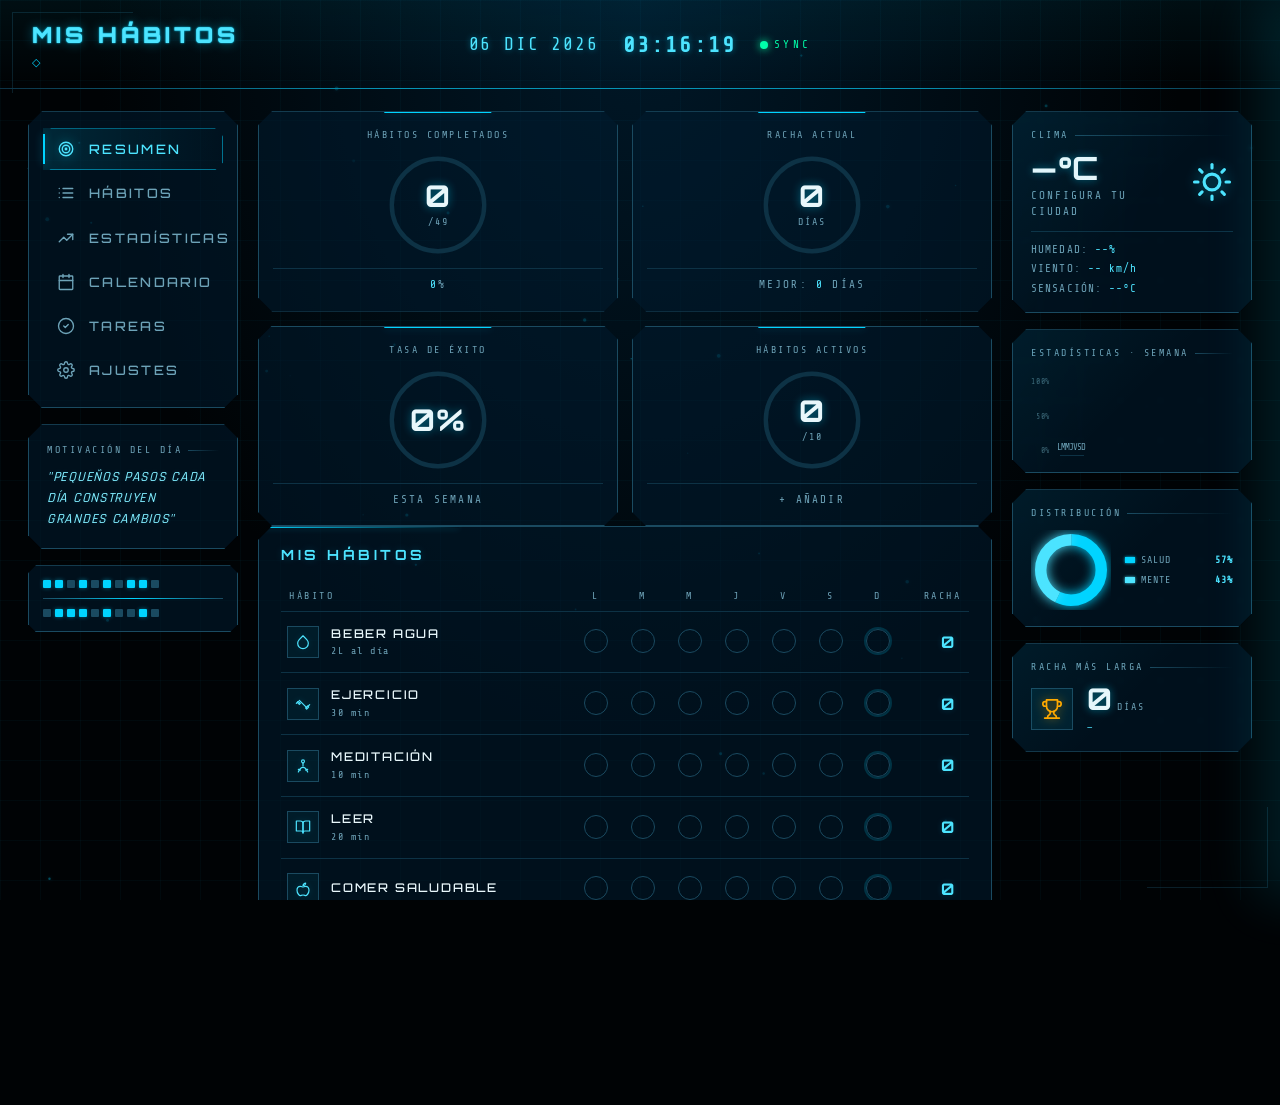
==== commit d82944e8: "Add files via upload" ====
--- a/index.html
+++ b/index.html
@@ -11,7 +11,7 @@
 <link rel="manifest" href="manifest.json">
 <link rel="apple-touch-icon" href="assets/icon-180.png">
 <link rel="icon" type="image/png" href="assets/icon-192.png">
-<title>HÁBITOS EXPLOSIVOS · LEGENDARIO V6</title>
+<title>Trackeador de Hábitos</title>
 <link rel="preconnect" href="https://fonts.googleapis.com">
 <link rel="preconnect" href="https://fonts.gstatic.com" crossorigin>
 <link href="https://fonts.googleapis.com/css2?family=Orbitron:wght@400;500;700;900&family=Rajdhani:wght@300;400;500;600;700&family=Share+Tech+Mono&family=Noto+Sans+Hebrew:wght@400;700&family=Playfair+Display:wght@400;700;900&family=DM+Serif+Display&family=Inter:wght@300;400;500;600;700&family=Poppins:wght@400;500;600;700&family=Quicksand:wght@400;500;600;700&family=Permanent+Marker&family=Caveat:wght@400;600;700&family=Architects+Daughter&display=swap" rel="stylesheet">
@@ -1425,6 +1425,151 @@
   letter-spacing: 0.2em;
 }
 
+/* ============================================================
+   V6.3 — PRIORIDADES DE TAREAS (Urgente / Importante / Trivial)
+   Colores fijos (no atados a theme) para ser reconocibles
+   en cualquiera de los 5 temas.
+   ============================================================ */
+:root {
+  --pri-urgent-bg:        rgba(255, 68, 119, 0.12);
+  --pri-urgent-border:    #ff4477;
+  --pri-urgent-text:      #ff7aa3;
+  --pri-urgent-glow:      rgba(255, 68, 119, 0.5);
+
+  --pri-important-bg:     rgba(255, 214, 10, 0.10);
+  --pri-important-border: #ffd60a;
+  --pri-important-text:   #ffe45a;
+  --pri-important-glow:   rgba(255, 214, 10, 0.45);
+
+  --pri-trivial-bg:       rgba(120, 160, 180, 0.08);
+  --pri-trivial-border:   #6a8aa0;
+  --pri-trivial-text:     #9ab4c4;
+  --pri-trivial-glow:     rgba(106, 138, 160, 0.35);
+}
+
+/* --- Selector de prioridad en el form de nueva tarea --- */
+.task-priority-picker {
+  display: grid;
+  grid-template-columns: repeat(3, 1fr);
+  gap: 8px;
+  margin-bottom: 18px;
+  margin-top: -8px;
+}
+.priority-pill {
+  position: relative;
+  padding: 9px 6px;
+  background: transparent;
+  border: 1.5px solid var(--cyan-line);
+  color: var(--text-dim);
+  font-family: var(--font-display);
+  font-size: 10px;
+  font-weight: 700;
+  letter-spacing: 0.16em;
+  cursor: pointer;
+  clip-path: var(--hud-frame-sm);
+  display: flex;
+  align-items: center;
+  justify-content: center;
+  gap: 6px;
+  transition: all 0.18s;
+  user-select: none;
+  min-height: 38px;
+  -webkit-tap-highlight-color: transparent;
+}
+.priority-pill .pp-dot {
+  width: 7px; height: 7px;
+  border-radius: 50%;
+  background: currentColor;
+  box-shadow: 0 0 4px currentColor;
+  opacity: 0.6;
+  flex-shrink: 0;
+}
+.priority-pill[data-pri="urgent"]    { color: var(--pri-urgent-text); }
+.priority-pill[data-pri="important"] { color: var(--pri-important-text); }
+.priority-pill[data-pri="trivial"]   { color: var(--pri-trivial-text); }
+
+.priority-pill:hover { background: rgba(255, 255, 255, 0.04); }
+
+.priority-pill.active[data-pri="urgent"] {
+  background: var(--pri-urgent-bg);
+  border-color: var(--pri-urgent-border);
+  box-shadow: 0 0 10px var(--pri-urgent-glow), inset 0 0 12px rgba(255, 68, 119, 0.08);
+}
+.priority-pill.active[data-pri="important"] {
+  background: var(--pri-important-bg);
+  border-color: var(--pri-important-border);
+  box-shadow: 0 0 10px var(--pri-important-glow), inset 0 0 12px rgba(255, 214, 10, 0.08);
+}
+.priority-pill.active[data-pri="trivial"] {
+  background: var(--pri-trivial-bg);
+  border-color: var(--pri-trivial-border);
+  box-shadow: 0 0 8px var(--pri-trivial-glow), inset 0 0 12px rgba(106, 138, 160, 0.08);
+}
+.priority-pill.active .pp-dot { opacity: 1; }
+
+/* --- Borde-izquierdo coloreado en cada tarea activa --- */
+.task-item.pri-urgent    { border-left: 3px solid var(--pri-urgent-border); }
+.task-item.pri-important { border-left: 3px solid var(--pri-important-border); }
+.task-item.pri-trivial   { border-left: 3px solid var(--pri-trivial-border); }
+
+/* --- Badge al lado de cada tarea --- */
+.pri-badge {
+  display: inline-flex;
+  align-items: center;
+  gap: 5px;
+  padding: 3px 9px;
+  font-family: var(--font-display);
+  font-size: 9px;
+  font-weight: 700;
+  letter-spacing: 0.18em;
+  border: 1px solid currentColor;
+  clip-path: var(--hud-frame-sm);
+  flex-shrink: 0;
+  text-transform: uppercase;
+  line-height: 1.2;
+}
+.pri-badge .pb-dot {
+  width: 5px; height: 5px;
+  border-radius: 50%;
+  background: currentColor;
+  box-shadow: 0 0 4px currentColor;
+  flex-shrink: 0;
+}
+.pri-badge.urgent {
+  color: var(--pri-urgent-text);
+  background: var(--pri-urgent-bg);
+  box-shadow: 0 0 6px var(--pri-urgent-glow);
+}
+.pri-badge.important {
+  color: var(--pri-important-text);
+  background: var(--pri-important-bg);
+}
+.pri-badge.trivial {
+  color: var(--pri-trivial-text);
+  background: var(--pri-trivial-bg);
+}
+
+/* Tema grafiti — sin clip-path en pills/badges, mantiene borde grueso */
+body.theme-grafiti .priority-pill,
+body.theme-grafiti .pri-badge {
+  clip-path: none;
+  border-radius: 0;
+}
+
+/* Mobile: badge un toque más chico para que no rompa el layout */
+@media (max-width: 520px) {
+  .pri-badge {
+    font-size: 8px;
+    padding: 3px 7px;
+    letter-spacing: 0.12em;
+  }
+  .priority-pill {
+    font-size: 9px;
+    letter-spacing: 0.1em;
+    padding: 9px 4px;
+  }
+}
+
 /* ============ SETTINGS VIEW ============ */
 .settings-wrap {
   background: var(--bg-card);
@@ -1778,6 +1923,226 @@
   text-shadow: 0 0 6px var(--cyan-glow-soft);
 }
 
+/* ============ V6.2 — MOBILE/DESKTOP TOGGLE ============ */
+.bottom-nav { display: none; }
+.fab { display: none; }
+.mobile-only { display: none; }
+.desktop-only { display: block; }
+
+/* ============ V6.2 — VISTA MÁS (lista de accesos) ============ */
+.mas-list {
+  display: flex;
+  flex-direction: column;
+  gap: 10px;
+  margin-top: 10px;
+}
+.mas-item {
+  display: flex;
+  align-items: center;
+  gap: 14px;
+  padding: 16px 18px;
+  background: var(--bg-card);
+  border: 1px solid var(--cyan-line);
+  color: var(--text-bright);
+  text-align: left;
+  cursor: pointer;
+  clip-path: var(--hud-frame-sm);
+  transition: all 0.2s;
+  font-family: inherit;
+  width: 100%;
+}
+.mas-item:hover { border-color: var(--cyan); box-shadow: 0 0 12px var(--cyan-glow-soft); }
+.mas-item > svg:first-of-type { width: 24px; height: 24px; color: var(--cyan-2); flex-shrink: 0; }
+.mas-item .mas-info { flex: 1; min-width: 0; }
+.mas-item .mas-name { font-family: var(--font-mono); font-size: 13px; letter-spacing: 0.15em; color: var(--text-bright); margin-bottom: 4px; }
+.mas-item .mas-desc { font-family: var(--font-mono); font-size: 10px; letter-spacing: 0.1em; color: var(--text-dim); }
+.mas-item .mas-chev { width: 18px; height: 18px; color: var(--text-dim); flex-shrink: 0; }
+
+/* ============ V6.2 — VISTA HÁBITOS MOBILE (zonas HOY/SEMANA/RESUMEN) ============ */
+.mobile-habits-hoy { margin-bottom: 20px; }
+
+/* === V6.2.1 — Selector de día (mobile, día anterior) === */
+.mh-day-selector {
+  display: flex;
+  align-items: center;
+  gap: 8px;
+  padding: 4px 8px 12px;
+  position: relative;
+}
+.mh-day-nav {
+  width: 32px; height: 32px;
+  border-radius: 50%;
+  background: var(--bg-card);
+  border: 1px solid var(--cyan-line);
+  color: var(--cyan-2);
+  display: flex; align-items: center; justify-content: center;
+  cursor: pointer;
+  flex-shrink: 0;
+  padding: 0;
+  transition: all 0.2s;
+}
+.mh-day-nav svg { width: 16px; height: 16px; }
+.mh-day-nav:disabled { opacity: 0.25; cursor: not-allowed; }
+.mh-day-nav:not(:disabled):hover { border-color: var(--cyan); box-shadow: 0 0 8px var(--cyan-glow-soft); }
+.mh-day-label-wrap {
+  flex: 1;
+  text-align: center;
+  min-width: 0;
+}
+.mh-day-label {
+  font-family: var(--font-mono);
+  font-size: 13px;
+  letter-spacing: 0.2em;
+  color: var(--cyan-2);
+  font-weight: 600;
+}
+.mh-day-label.past { color: var(--text-dim); }
+.mh-day-date {
+  font-family: var(--font-mono);
+  font-size: 9px;
+  letter-spacing: 0.15em;
+  color: var(--text-dim);
+  margin-top: 2px;
+}
+.mh-day-today {
+  background: var(--cyan);
+  color: var(--bg-0);
+  border: none;
+  border-radius: 12px;
+  padding: 4px 10px;
+  font-family: var(--font-mono);
+  font-size: 10px;
+  letter-spacing: 0.15em;
+  cursor: pointer;
+  font-weight: 600;
+  position: absolute;
+  top: 4px; right: 8px;
+}
+
+.mh-section-title {
+  font-family: var(--font-mono);
+  font-size: 10px;
+  letter-spacing: 0.2em;
+  color: var(--text-dim);
+  padding: 0 4px 10px;
+  display: flex;
+  align-items: center;
+  gap: 10px;
+}
+.mh-section-title::after {
+  content: '';
+  flex: 1;
+  height: 1px;
+  background: var(--cyan-line-soft);
+}
+.mh-hoy-row {
+  display: flex;
+  align-items: center;
+  justify-content: space-between;
+  padding: 12px 8px;
+  border-bottom: 1px solid var(--cyan-line-soft);
+}
+.mh-hoy-row:last-child { border-bottom: none; }
+.mh-hoy-info { display: flex; align-items: center; gap: 12px; flex: 1; min-width: 0; }
+.mh-hoy-icon { width: 36px; height: 36px; display: flex; align-items: center; justify-content: center; color: var(--cyan-2); flex-shrink: 0; }
+.mh-hoy-icon svg { width: 22px; height: 22px; }
+.mh-hoy-text { flex: 1; min-width: 0; }
+.mh-hoy-name { font-size: 14px; color: var(--text-bright); margin-bottom: 2px; overflow: hidden; text-overflow: ellipsis; white-space: nowrap; }
+.mh-hoy-streak { font-family: var(--font-mono); font-size: 9px; letter-spacing: 0.12em; color: var(--text-dim); }
+.mh-big-check {
+  width: 40px; height: 40px;
+  border-radius: 50%;
+  border: 2px solid var(--cyan-line);
+  background: transparent;
+  display: flex; align-items: center; justify-content: center;
+  cursor: pointer;
+  transition: all 0.25s;
+  flex-shrink: 0;
+  padding: 0;
+}
+.mh-big-check svg { width: 20px; height: 20px; color: transparent; transition: color 0.25s; }
+.mh-big-check.done { background: var(--cyan); border-color: var(--cyan); }
+.mh-big-check.done svg { color: var(--bg-0); }
+.mh-big-check:disabled { opacity: 0.3; cursor: not-allowed; }
+
+.mobile-habits-semana { margin-bottom: 20px; }
+.mh-wk-row {
+  padding: 12px 8px;
+  border-bottom: 1px solid var(--cyan-line-soft);
+}
+.mh-wk-row:last-child { border-bottom: none; }
+.mh-wk-head {
+  display: flex;
+  justify-content: space-between;
+  align-items: center;
+  margin-bottom: 10px;
+}
+.mh-wk-name { display: flex; align-items: center; gap: 8px; font-size: 13px; color: var(--text-bright); }
+.mh-wk-name svg { width: 16px; height: 16px; color: var(--cyan-2); }
+.mh-wk-pct { font-family: var(--font-mono); font-size: 10px; color: var(--text-dim); letter-spacing: 0.1em; }
+.mh-wk-days { display: flex; justify-content: space-between; gap: 4px; }
+.mh-wk-day { flex: 1; text-align: center; }
+.mh-wk-day .mh-lbl { font-family: var(--font-mono); font-size: 9px; color: var(--text-dim); margin-bottom: 4px; letter-spacing: 0.05em; }
+.mh-wk-day .mh-dot {
+  width: 24px; height: 24px;
+  border-radius: 50%;
+  border: 1.5px solid var(--cyan-line);
+  background: transparent;
+  margin: 0 auto;
+}
+.mh-wk-day .mh-dot.done { background: var(--cyan); border-color: var(--cyan); box-shadow: 0 0 6px var(--cyan-glow-soft); }
+.mh-wk-day.today .mh-lbl { color: var(--cyan); font-weight: 600; }
+.mh-wk-day.today .mh-dot { box-shadow: 0 0 0 2px rgba(0, 212, 255, 0.3); }
+.mh-wk-day.today .mh-dot.done { box-shadow: 0 0 10px var(--cyan-glow), 0 0 0 2px rgba(0, 212, 255, 0.3); }
+
+.mobile-habits-resumen { padding-bottom: 20px; }
+.mh-kpi-grid {
+  display: grid;
+  grid-template-columns: 1fr 1fr;
+  gap: 10px;
+  margin-bottom: 16px;
+}
+.mh-kpi {
+  background: var(--bg-card);
+  border: 1px solid var(--cyan-line);
+  padding: 12px;
+  text-align: center;
+  clip-path: var(--hud-frame-sm);
+}
+.mh-kpi b {
+  display: block;
+  color: var(--cyan-2);
+  font-family: var(--font-display);
+  font-size: 22px;
+  font-weight: 600;
+  line-height: 1.2;
+  text-shadow: 0 0 8px var(--cyan-glow-soft);
+}
+.mh-kpi span {
+  display: block;
+  font-family: var(--font-mono);
+  font-size: 9px;
+  color: var(--text-dim);
+  letter-spacing: 0.15em;
+  margin-top: 4px;
+}
+.mh-frase {
+  font-size: 12px;
+  color: var(--text-dim);
+  font-style: italic;
+  text-align: center;
+  line-height: 1.6;
+  padding: 8px 16px;
+}
+.mh-fecha {
+  font-family: var(--font-mono);
+  font-size: 10px;
+  color: var(--text-dim);
+  letter-spacing: 0.15em;
+  text-align: center;
+  padding: 4px 16px 0;
+}
+
 /* ============ RESPONSIVE ============ */
 
 /* --- TABLET / pantallas medianas --- */
@@ -1885,11 +2250,29 @@
 
   /* Settings: filas que envuelven */
   .setting-row { flex-wrap: wrap; }
-  .setting-row input, .setting-row .form-input { width: 100% !important; }
+  /* Inputs de texto a full width — pero NO checkboxes/radios/color/file */
+  .setting-row input:not([type="checkbox"]):not([type="radio"]):not([type="color"]):not([type="file"]),
+  .setting-row .form-input { width: 100% !important; }
   .setting-row > div:first-child { width: 100%; }
 
-  /* Ajustes avanzados: inputs full width */
-  .advanced-settings .setting-row input { width: 100% !important; }
+  /* Ajustes avanzados: inputs de texto full width (misma exclusión) */
+  .advanced-settings .setting-row input:not([type="checkbox"]):not([type="radio"]):not([type="color"]):not([type="file"]) {
+    width: 100% !important;
+  }
+
+  /* Checkboxes visibles y tappables en mobile (V6.1 fix) */
+  .setting-row input[type="checkbox"] {
+    width: 28px !important;
+    height: 28px !important;
+    min-width: 28px;
+    flex-shrink: 0;
+    margin: 0;
+  }
+  /* El label/wrapper del checkbox alineado a la izquierda y bien visible */
+  .setting-row label:has(input[type="checkbox"]) {
+    width: auto;
+    margin-top: 4px;
+  }
 
   /* Theme picker más chico */
   .theme-picker { grid-template-columns: 1fr 1fr; }
@@ -1941,6 +2324,143 @@
 
   /* Inputs y botones más cómodos al tap */
   .hud-btn { min-height: 44px; }
+
+  /* === V6.2 — ACTIVAR LAYOUT MOBILE === */
+  /* Toggle mobile/desktop */
+  .desktop-only { display: none !important; }
+  .mobile-only { display: block !important; }
+
+  /* Ocultar top nav y elementos decorativos en sidebar */
+  .hud-nav { display: none !important; }
+  .motivation-panel { display: none !important; }
+  .deco-block { display: none !important; }
+  .sidebar-left, .sidebar-right { display: none !important; }
+  .main-grid { grid-template-columns: 1fr; padding-bottom: 100px !important; }
+
+  /* === Bottom nav === */
+  .bottom-nav {
+    display: flex !important;
+    position: fixed;
+    bottom: 0; left: 0; right: 0;
+    background: rgba(0, 10, 20, 0.95);
+    backdrop-filter: blur(8px);
+    border-top: 1px solid var(--cyan-line);
+    padding: 6px 0 calc(10px + env(safe-area-inset-bottom));
+    z-index: 100;
+  }
+  .bn-item {
+    flex: 1;
+    background: transparent;
+    border: none;
+    display: flex;
+    flex-direction: column;
+    align-items: center;
+    gap: 3px;
+    padding: 6px 4px;
+    color: var(--text-dim);
+    cursor: pointer;
+    font-family: var(--font-mono);
+    font-size: 9px;
+    letter-spacing: 0.1em;
+    min-height: 56px;
+    touch-action: manipulation;
+    -webkit-tap-highlight-color: transparent;
+    transition: color 0.2s;
+  }
+  .bn-item svg { width: 22px; height: 22px; transition: filter 0.2s; }
+  .bn-item.active { color: var(--cyan); }
+  .bn-item.active svg { filter: drop-shadow(0 0 6px var(--cyan-glow)); }
+
+  /* === FAB === */
+  .fab {
+    display: flex !important;
+    position: fixed;
+    bottom: calc(80px + env(safe-area-inset-bottom));
+    right: 16px;
+    width: 56px; height: 56px;
+    border-radius: 50%;
+    background: var(--cyan);
+    color: var(--bg-0);
+    border: none;
+    align-items: center;
+    justify-content: center;
+    cursor: pointer;
+    box-shadow: 0 4px 16px rgba(0, 212, 255, 0.5), 0 0 24px var(--cyan-glow);
+    z-index: 99;
+    touch-action: manipulation;
+    -webkit-tap-highlight-color: transparent;
+    transition: transform 0.15s;
+  }
+  .fab svg { width: 26px; height: 26px; }
+  .fab:active { transform: scale(0.92); }
+  .fab.hidden { display: none !important; }
+
+  /* === Top bar más compacta en mobile === */
+  .motivation-panel,
+  .weather-card,
+  .quote-card,
+  .info-stack { display: none !important; }
+
+  /* === Bottom sheet — modales suben desde abajo === */
+  .modal-overlay {
+    align-items: flex-end !important;
+    padding: 0 !important;
+  }
+  .modal-overlay.show { animation: slideUpSheet 0.25s ease; }
+  @keyframes slideUpSheet { from { opacity: 0; transform: translateY(40px); } to { opacity: 1; transform: translateY(0); } }
+  .modal {
+    max-width: 100% !important;
+    width: 100% !important;
+    max-height: 92vh !important;
+    border-radius: 18px 18px 0 0 !important;
+    clip-path: none !important;
+    padding: 12px 18px calc(24px + env(safe-area-inset-bottom)) !important;
+    border-bottom: none !important;
+    border-left: none !important;
+    border-right: none !important;
+    box-shadow: 0 -8px 30px rgba(0, 212, 255, 0.2) !important;
+    position: relative;
+  }
+  /* Asita arrastrable visual */
+  .modal::before {
+    content: '';
+    position: absolute;
+    top: 6px; left: 50%;
+    transform: translateX(-50%);
+    width: 44px; height: 4px;
+    background: var(--cyan-line);
+    border-radius: 2px;
+  }
+  .modal-title { margin-top: 14px !important; }
+
+  /* Drawer también como bottom sheet */
+  .drawer {
+    border-radius: 18px 18px 0 0 !important;
+    clip-path: none !important;
+  }
+
+  /* === Tareas archivadas: botón pequeño (no contaminar visualmente) === */
+  .archived-header {
+    padding: 6px 10px !important;
+    font-size: 10px !important;
+    opacity: 0.6;
+  }
+
+  /* === Header colapsable al hacer scroll === */
+  .top-bar {
+    position: sticky;
+    top: 0;
+    z-index: 50;
+    background: rgba(0, 3, 5, 0.95);
+    backdrop-filter: blur(6px);
+    transition: padding 0.2s, opacity 0.2s;
+  }
+  .top-bar.collapsed {
+    padding: calc(4px + env(safe-area-inset-top)) 14px 4px !important;
+  }
+  .top-bar.collapsed .brand-sub { display: none; }
+  .top-bar.collapsed .brand-title { font-size: 13px; }
+  .top-bar.collapsed .status-clock { font-size: 13px; }
 }
 
 /* --- MÓVIL CHICO --- */
@@ -2566,20 +3086,71 @@
   filter: invert(55%) sepia(45%) saturate(2800%) hue-rotate(305deg) brightness(105%) contrast(101%);
 }
 
-/* GRAFITI — dark + ícono amarillo lima */
+/* GRAFITI — dark + ícono cyan brillante (visible sobre fondo oscuro) */
 body.theme-grafiti #evDate,
 body.theme-grafiti #evTime {
   color-scheme: dark;
-  background: rgba(20, 20, 20, 0.7);
-  color: var(--text-bright);
-  border: 2px solid var(--cyan-line);
+  background: rgba(20, 20, 20, 0.9);
+  color: #ffffff;
+  border: 2px solid var(--cyan-3);
   font-family: 'Architects Daughter', monospace;
 }
 body.theme-grafiti #evDate:focus,
-body.theme-grafiti #evTime:focus { border-color: var(--success); box-shadow: 3px 3px 0 var(--success); }
-body.theme-grafiti #evDate::-webkit-calendar-picker-indicator,
+body.theme-grafiti #evTime:focus {
+  border-color: var(--success);
+  box-shadow: 3px 3px 0 var(--success);
+  outline: none;
+}
+body.theme-grafiti #evDate::-webkit-datetime-edit,
+body.theme-grafiti #evTime::-webkit-datetime-edit { color: #ffffff; }
+body.theme-grafiti #evDate::-webkit-datetime-edit-text,
+body.theme-grafiti #evTime::-webkit-datetime-edit-text { color: #c7ff00; }
+body.theme-grafiti #evDate::-webkit-datetime-edit-month-field,
+body.theme-grafiti #evDate::-webkit-datetime-edit-day-field,
+body.theme-grafiti #evDate::-webkit-datetime-edit-year-field,
+body.theme-grafiti #evTime::-webkit-datetime-edit-hour-field,
+body.theme-grafiti #evTime::-webkit-datetime-edit-minute-field { color: #ffffff; }
+/* Reemplazamos el ícono nativo del picker por SVG inline en color lima.
+   Los filter() del navegador no son fiables cross-browser; este enfoque
+   garantiza que se vea siempre lima neón sobre el fondo oscuro. */
+body.theme-grafiti #evDate::-webkit-calendar-picker-indicator {
+  opacity: 1;
+  cursor: pointer;
+  width: 22px;
+  height: 22px;
+  padding: 0;
+  margin-left: 8px;
+  background-color: rgba(199, 255, 0, 0.15);
+  background-image: url("data:image/svg+xml;utf8,<svg xmlns='http://www.w3.org/2000/svg' viewBox='0 0 24 24' fill='none' stroke='%23c7ff00' stroke-width='2.2' stroke-linecap='round' stroke-linejoin='round'><rect x='3' y='4' width='18' height='17' rx='2'/><line x1='16' y1='2' x2='16' y2='6'/><line x1='8' y1='2' x2='8' y2='6'/><line x1='3' y1='10' x2='21' y2='10'/></svg>");
+  background-repeat: no-repeat;
+  background-position: center;
+  background-size: 16px 16px;
+  border: 1px solid #c7ff00;
+  border-radius: 2px;
+  filter: none;
+  transition: background-color 0.15s, transform 0.15s;
+}
 body.theme-grafiti #evTime::-webkit-calendar-picker-indicator {
-  filter: invert(95%) sepia(95%) saturate(1500%) hue-rotate(15deg) brightness(105%) contrast(101%);
+  opacity: 1;
+  cursor: pointer;
+  width: 22px;
+  height: 22px;
+  padding: 0;
+  margin-left: 8px;
+  background-color: rgba(199, 255, 0, 0.15);
+  background-image: url("data:image/svg+xml;utf8,<svg xmlns='http://www.w3.org/2000/svg' viewBox='0 0 24 24' fill='none' stroke='%23c7ff00' stroke-width='2.2' stroke-linecap='round' stroke-linejoin='round'><circle cx='12' cy='12' r='9'/><polyline points='12 7 12 12 16 14'/></svg>");
+  background-repeat: no-repeat;
+  background-position: center;
+  background-size: 16px 16px;
+  border: 1px solid #c7ff00;
+  border-radius: 2px;
+  filter: none;
+  transition: background-color 0.15s, transform 0.15s;
+}
+body.theme-grafiti #evDate::-webkit-calendar-picker-indicator:hover,
+body.theme-grafiti #evTime::-webkit-calendar-picker-indicator:hover {
+  background-color: rgba(199, 255, 0, 0.35);
+  transform: scale(1.05);
 }
 </style>
 </head>
@@ -2592,10 +3163,10 @@
 <!-- ============ HEADER ============ -->
 <header class="top-bar">
   <div class="brand">
-    <h1 class="brand-title" id="brandTitleEl">HÁBITOS EXPLOSIVOS</h1>
-    <span class="brand-sub" id="brandSubEl">LEGENDARIO · V6</span>
+    <h1 class="brand-title" id="brandTitleEl">MIS HÁBITOS</h1>
+    <span class="brand-sub" id="brandSubEl"></span>
   </div>
-  <div class="hebrew-mark" id="hebrewMarkEl">יֵשׁוּעַ</div>
+  <div class="hebrew-mark" id="hebrewMarkEl"></div>
   <div class="status-area">
     <span class="status-date" id="dateDisplay">— — —</span>
     <span class="status-clock" id="clockDisplay">00:00:00</span>
@@ -2637,7 +3208,7 @@
 
     <div class="motivation-panel">
       <div class="card-label">MOTIVACIÓN DEL DÍA</div>
-      <p class="motivation-text" id="motivationText">"Un día más viviendo en los negocios de mi padre"</p>
+      <p class="motivation-text" id="motivationText">"Pequeños pasos cada día construyen grandes cambios"</p>
     </div>
 
     <div class="deco-block">
@@ -2740,11 +3311,20 @@
 
     <!-- ===== HÁBITOS (manage) ===== -->
     <section id="view-habitos" class="hidden">
-      <div class="section-title-row">
-        <h2 class="section-title">GESTIÓN DE HÁBITOS</h2>
-        <button class="hud-btn" onclick="openHabitModal()">+ NUEVO HÁBITO</button>
+      <!-- Vista DESKTOP (oculta en mobile) -->
+      <div class="desktop-only">
+        <div class="section-title-row">
+          <h2 class="section-title">GESTIÓN DE HÁBITOS</h2>
+          <button class="hud-btn" onclick="openHabitModal()">+ NUEVO HÁBITO</button>
+        </div>
+        <div class="manage-grid" id="manageGrid"></div>
       </div>
-      <div class="manage-grid" id="manageGrid"></div>
+      <!-- Vista MOBILE (oculta en desktop) -->
+      <div class="mobile-only" id="mobileHabitsView">
+        <div class="mobile-habits-hoy" id="mobileHabitsHoy"></div>
+        <div class="mobile-habits-semana" id="mobileHabitsSemana"></div>
+        <div class="mobile-habits-resumen" id="mobileHabitsResumen"></div>
+      </div>
     </section>
 
     <!-- ===== ESTADÍSTICAS ===== -->
@@ -2767,9 +3347,6 @@
     <section id="view-calendario" class="hidden">
       <div class="section-title-row">
         <h2 class="section-title">CALENDARIO</h2>
-        <div class="cal-toolbar-actions">
-          <button class="hud-btn" onclick="openEventModal()">+ AGREGAR EVENTO</button>
-        </div>
       </div>
       <div class="calendar-wrap">
         <div class="cal-nav">
@@ -2827,6 +3404,17 @@
         <div class="task-input-row">
           <input type="text" class="task-input" id="taskInput" placeholder="Nueva tarea..." onkeydown="if(event.key==='Enter')addTask()">
           <button class="hud-btn" onclick="addTask()">+ AÑADIR</button>
+        </div>
+        <div class="task-priority-picker" id="taskPriorityPicker">
+          <button type="button" class="priority-pill active" data-pri="urgent" onclick="selectTaskPriority('urgent')">
+            <span class="pp-dot"></span>URGENTE
+          </button>
+          <button type="button" class="priority-pill" data-pri="important" onclick="selectTaskPriority('important')">
+            <span class="pp-dot"></span>IMPORTANTE
+          </button>
+          <button type="button" class="priority-pill" data-pri="trivial" onclick="selectTaskPriority('trivial')">
+            <span class="pp-dot"></span>TRIVIAL
+          </button>
         </div>
         <div class="task-section-header">
           <span class="tsh-label">— ACTIVAS —</span>
@@ -2908,7 +3496,12 @@
             <div class="adv-section-title">SINCRONIZACIÓN EN LA NUBE</div>
             <div class="setting-desc" style="padding: 0 4px 8px;">
               Mantén el mismo progreso en el computador y el celular. Crea una cuenta gratis en
-              <strong>jsonbin.io</strong>, crea un Bin y pega aquí su Bin ID y tu Master Key.
+              <strong>jsonbin.io</strong>, crea un Bin y pega aquí su Bin ID y una API Key.
+              <br><br>
+              <strong style="color:var(--cyan-2)">Recomendado:</strong> usa una <strong>Access Key</strong> con permisos
+              <em>Read + Update</em> limitada a ese único bin (más segura). La Master Key también funciona pero
+              da acceso completo a toda tu cuenta JSONBin — si la pierdes, alguien puede borrar todos tus bins.
+              La app detecta automáticamente qué tipo de key usaste.
             </div>
             <div class="cloud-status">
               <span class="cloud-dot" id="cloudStatusDot"></span>
@@ -2923,8 +3516,8 @@
             </div>
             <div class="setting-row">
               <div>
-                <div class="setting-label">API KEY (MASTER KEY)</div>
-                <div class="setting-desc">Tu llave privada de JSONBin</div>
+                <div class="setting-label">API KEY</div>
+                <div class="setting-desc">Access Key (recomendada) o Master Key — auto-detectada</div>
               </div>
               <input type="password" class="form-input" id="setCloudKey" style="width:280px" placeholder="$2a$10$...">
             </div>
@@ -2993,7 +3586,7 @@
             <div class="setting-row">
               <div>
                 <div class="setting-label">TÍTULO PRINCIPAL</div>
-                <div class="setting-desc">Arriba a la izquierda (HÁBITOS EXPLOSIVOS)</div>
+                <div class="setting-desc">El texto grande de arriba a la izquierda</div>
               </div>
               <input type="text" class="form-input" id="setBrandTitle" style="width:280px" onblur="saveBrandTitle()" onkeydown="if(event.key==='Enter')this.blur()">
             </div>
@@ -3001,7 +3594,7 @@
             <div class="setting-row">
               <div>
                 <div class="setting-label">SUBTÍTULO</div>
-                <div class="setting-desc">Texto bajo el título principal (LEGENDARIO · V4)</div>
+                <div class="setting-desc">Texto pequeño bajo el título principal</div>
               </div>
               <input type="text" class="form-input" id="setBrandSub" style="width:280px" onblur="saveBrandSub()" onkeydown="if(event.key==='Enter')this.blur()">
             </div>
@@ -3009,7 +3602,7 @@
             <div class="setting-row">
               <div>
                 <div class="setting-label">MARCA CENTRAL</div>
-                <div class="setting-desc">Texto del medio del header (hebreo). Deja vacío para ocultar</div>
+                <div class="setting-desc">Texto opcional al centro del header. Deja vacío para ocultar</div>
               </div>
               <input type="text" class="form-input" id="setHebrewMark" style="width:280px; font-family: var(--font-hebrew); font-size:16px;" onblur="saveHebrewMark()" onkeydown="if(event.key==='Enter')this.blur()">
             </div>
@@ -3031,6 +3624,31 @@
           </div>
           <button class="hud-btn danger" onclick="resetData()">BORRAR TODO</button>
         </div>
+      </div>
+    </section>
+
+    <!-- ===== MÁS (solo mobile, hub de acceso a otras vistas) ===== -->
+    <section id="view-mas" class="hidden">
+      <div class="section-title-row">
+        <h2 class="section-title">MÁS</h2>
+      </div>
+      <div class="mas-list">
+        <button class="mas-item" onclick="switchView('tareas')">
+          <svg viewBox="0 0 24 24" fill="none" stroke="currentColor" stroke-width="1.8" stroke-linecap="round" stroke-linejoin="round"><circle cx="12" cy="12" r="10"/><polyline points="9 12 11 14 15 10"/></svg>
+          <div class="mas-info">
+            <div class="mas-name">TAREAS</div>
+            <div class="mas-desc" id="masTareasDesc">activas y archivadas</div>
+          </div>
+          <svg class="mas-chev" viewBox="0 0 24 24" fill="none" stroke="currentColor" stroke-width="2" stroke-linecap="round"><polyline points="9 6 15 12 9 18"/></svg>
+        </button>
+        <button class="mas-item" onclick="switchView('ajustes')">
+          <svg viewBox="0 0 24 24" fill="none" stroke="currentColor" stroke-width="1.8" stroke-linecap="round" stroke-linejoin="round"><circle cx="12" cy="12" r="3"/><path d="M19.4 15a1.65 1.65 0 0 0 .33 1.82l.06.06a2 2 0 0 1 0 2.83 2 2 0 0 1-2.83 0l-.06-.06a1.65 1.65 0 0 0-1.82-.33 1.65 1.65 0 0 0-1 1.51V21a2 2 0 0 1-2 2 2 2 0 0 1-2-2v-.09A1.65 1.65 0 0 0 9 19.4a1.65 1.65 0 0 0-1.82.33l-.06.06a2 2 0 0 1-2.83 0 2 2 0 0 1 0-2.83l.06-.06a1.65 1.65 0 0 0 .33-1.82 1.65 1.65 0 0 0-1.51-1H3a2 2 0 0 1-2-2 2 2 0 0 1 2-2h.09A1.65 1.65 0 0 0 4.6 9a1.65 1.65 0 0 0-.33-1.82l-.06-.06a2 2 0 0 1 0-2.83 2 2 0 0 1 2.83 0l.06.06a1.65 1.65 0 0 0 1.82.33H9a1.65 1.65 0 0 0 1-1.51V3a2 2 0 0 1 2-2 2 2 0 0 1 2 2v.09a1.65 1.65 0 0 0 1 1.51 1.65 1.65 0 0 0 1.82-.33l.06-.06a2 2 0 0 1 2.83 0 2 2 0 0 1 0 2.83l-.06.06a1.65 1.65 0 0 0-.33 1.82V9a1.65 1.65 0 0 0 1.51 1H21a2 2 0 0 1 2 2 2 2 0 0 1-2 2h-.09a1.65 1.65 0 0 0-1.51 1z"/></svg>
+          <div class="mas-info">
+            <div class="mas-name">AJUSTES</div>
+            <div class="mas-desc">tema, sync, categorías, backup</div>
+          </div>
+          <svg class="mas-chev" viewBox="0 0 24 24" fill="none" stroke="currentColor" stroke-width="2" stroke-linecap="round"><polyline points="9 6 15 12 9 18"/></svg>
+        </button>
       </div>
     </section>
 
@@ -3093,6 +3711,31 @@
   </aside>
 
 </div>
+
+<!-- ============ BOTTOM NAV (solo mobile) ============ -->
+<nav class="bottom-nav" id="bottomNav">
+  <button class="bn-item" data-view="habitos" onclick="switchView('habitos')">
+    <svg viewBox="0 0 24 24" fill="none" stroke="currentColor" stroke-width="1.8" stroke-linecap="round" stroke-linejoin="round"><polyline points="20 6 9 17 4 12"/></svg>
+    <span>HÁBITOS</span>
+  </button>
+  <button class="bn-item" data-view="estadisticas" onclick="switchView('estadisticas')">
+    <svg viewBox="0 0 24 24" fill="none" stroke="currentColor" stroke-width="1.8" stroke-linecap="round" stroke-linejoin="round"><polyline points="3 17 9 11 13 15 21 7"/><polyline points="14 7 21 7 21 14"/></svg>
+    <span>STATS</span>
+  </button>
+  <button class="bn-item" data-view="calendario" onclick="switchView('calendario')">
+    <svg viewBox="0 0 24 24" fill="none" stroke="currentColor" stroke-width="1.8" stroke-linecap="round" stroke-linejoin="round"><rect x="3" y="4" width="18" height="18" rx="1"/><line x1="16" y1="2" x2="16" y2="6"/><line x1="8" y1="2" x2="8" y2="6"/><line x1="3" y1="10" x2="21" y2="10"/></svg>
+    <span>CALEND.</span>
+  </button>
+  <button class="bn-item" data-view="mas" onclick="switchView('mas')">
+    <svg viewBox="0 0 24 24" fill="none" stroke="currentColor" stroke-width="1.8" stroke-linecap="round" stroke-linejoin="round"><line x1="3" y1="6" x2="21" y2="6"/><line x1="3" y1="12" x2="21" y2="12"/><line x1="3" y1="18" x2="21" y2="18"/></svg>
+    <span>MÁS</span>
+  </button>
+</nav>
+
+<!-- ============ FAB (solo mobile) ============ -->
+<button class="fab" id="fab" onclick="fabAction()" aria-label="Crear">
+  <svg viewBox="0 0 24 24" fill="none" stroke="currentColor" stroke-width="2.5" stroke-linecap="round"><line x1="12" y1="5" x2="12" y2="19"/><line x1="5" y1="12" x2="19" y2="12"/></svg>
+</button>
 
 <!-- ============ HABIT MODAL ============ -->
 <div class="modal-overlay" id="habitModal" onclick="if(event.target===this)closeHabitModal()">
@@ -3249,14 +3892,15 @@
   tasks: [],
   settings: {
     theme: 'hud-cyan',
-    city: 'Requínoa',
-    latitude: -34.2833,
-    longitude: -70.7333,
-    motivationText: 'Un día más viviendo en los negocios de mi padre',
+    // V6.4 — defaults genéricos para uso público (vacío = no se muestra)
+    city: '',
+    latitude: null,
+    longitude: null,
+    motivationText: 'Pequeños pasos cada día construyen grandes cambios',
     // V4.5 — branding editable
-    brandTitle: 'HÁBITOS EXPLOSIVOS',
-    brandSub: 'LEGENDARIO · V6',
-    hebrewMark: 'יֵשׁוּעַ',
+    brandTitle: 'MIS HÁBITOS',
+    brandSub: '',
+    hebrewMark: '',
     advancedOpen: false,
     // V5 — tema visual ('futurista' | 'minimalista' | 'elegante' | 'pinki' | 'grafiti')
     theme: 'futurista',
@@ -3541,7 +4185,9 @@
   renderBarChart();
   renderDonut();
   renderBestStreak();
-  document.getElementById('motivationText').textContent = `"${state.settings.motivationText}"`;
+  renderMobileHabits(); // V6.2 — vista mobile de hábitos
+  const mt = document.getElementById('motivationText');
+  if (mt) mt.textContent = `"${state.settings.motivationText}"`;
 }
 
 function renderHeader() {
@@ -4066,7 +4712,31 @@
 
 /* ============================================================
    V4 — TAREAS (modelo: tasks activas, archivedTasks visibles, taskLog inmutable)
+   V6.3 — añadida prioridad (urgent | important | trivial)
    ============================================================ */
+
+/* Orden de prioridad y labels (V6.3) */
+const PRI_ORDER = { urgent: 0, important: 1, trivial: 2 };
+const PRI_LABEL = { urgent: 'URGENTE', important: 'IMPORTANTE', trivial: 'TRIVIAL' };
+const PRI_DEFAULT = 'urgent';
+
+/* Estado UI de la prioridad seleccionada en el form (no se persiste) */
+let selectedTaskPriority = PRI_DEFAULT;
+
+function selectTaskPriority(pri) {
+  if (!PRI_ORDER.hasOwnProperty(pri)) return;
+  selectedTaskPriority = pri;
+  const picker = document.getElementById('taskPriorityPicker');
+  if (!picker) return;
+  for (const btn of picker.querySelectorAll('.priority-pill')) {
+    btn.classList.toggle('active', btn.dataset.pri === pri);
+  }
+}
+
+function resetTaskPriorityPicker() {
+  selectTaskPriority(PRI_DEFAULT);
+}
+
 function renderTasks() {
   renderActiveTasks();
   renderArchivedTasks();
@@ -4080,15 +4750,24 @@
     list.innerHTML = `<div class="empty">— SIN TAREAS PENDIENTES —</div>`;
     return;
   }
-  for (const t of state.tasks) {
+  // V6.3 — ordenar por prioridad (urgent → important → trivial),
+  // dentro del mismo grupo mantener orden de inserción (más nuevas arriba).
+  const sorted = [...state.tasks].sort((a, b) => {
+    const pa = PRI_ORDER[a.priority] ?? PRI_ORDER.trivial;
+    const pb = PRI_ORDER[b.priority] ?? PRI_ORDER.trivial;
+    return pa - pb;
+  });
+  for (const t of sorted) {
+    const pri = (t.priority && PRI_ORDER.hasOwnProperty(t.priority)) ? t.priority : 'trivial';
     const div = document.createElement('div');
-    div.className = 'task-item';
+    div.className = 'task-item pri-' + pri;
     div.dataset.id = t.id;
     div.innerHTML = `
       <button class="check-orb" onclick="completeTask('${t.id}')" title="Completar">
         <svg viewBox="0 0 24 24" fill="none" stroke="currentColor" stroke-width="3" stroke-linecap="round" stroke-linejoin="round"><polyline points="20 6 9 17 4 12"/></svg>
       </button>
       <div class="task-text">${escapeHtml(t.text)}</div>
+      <span class="pri-badge ${pri}"><span class="pb-dot"></span>${PRI_LABEL[pri]}</span>
       <button class="icon-btn danger" onclick="deleteTask('${t.id}')" title="Eliminar">
         <svg viewBox="0 0 24 24" fill="none" stroke="currentColor" stroke-width="2" stroke-linecap="round" stroke-linejoin="round"><line x1="6" y1="6" x2="18" y2="18"/><line x1="6" y1="18" x2="18" y2="6"/></svg>
       </button>`;
@@ -4157,12 +4836,17 @@
   const input = document.getElementById('taskInput');
   const v = input.value.trim();
   if (!v) return;
+  const pri = (selectedTaskPriority && PRI_ORDER.hasOwnProperty(selectedTaskPriority))
+    ? selectedTaskPriority
+    : PRI_DEFAULT;
   state.tasks.unshift({
     id: 't' + Date.now().toString(36) + Math.random().toString(36).slice(2, 5),
     text: v,
+    priority: pri,
     createdAt: Date.now()
   });
   input.value = '';
+  resetTaskPriorityPicker();
   saveState();
   renderTasks();
   renderTaskCounter();
@@ -4185,8 +4869,8 @@
   // 2) Log inmutable
   state.taskLog.push({ eventId, taskId: t.id, text: t.text, completedAt: now });
 
-  // 3) Mover a archivadas
-  state.archivedTasks.unshift({ id: t.id, text: t.text, createdAt: t.createdAt, completedAt: now });
+  // 3) Mover a archivadas (V6.3 — preserva priority)
+  state.archivedTasks.unshift({ id: t.id, text: t.text, priority: t.priority || 'trivial', createdAt: t.createdAt, completedAt: now });
   state.tasks.splice(idx, 1);
   saveState();
 
@@ -4214,10 +4898,11 @@
     restored = state.archivedTasks[archIdx];
     state.archivedTasks.splice(archIdx, 1);
   }
-  // Volver a tareas activas
+  // Volver a tareas activas (V6.3 — preserva priority)
   state.tasks.unshift({
     id: (restored && restored.id) || ev.taskId,
     text: ev.text,
+    priority: (restored && restored.priority) || 'trivial',
     createdAt: (restored && restored.createdAt) || ev.completedAt
   });
   saveState();
@@ -4240,7 +4925,7 @@
     }
   }
   state.archivedTasks.splice(archIdx, 1);
-  state.tasks.unshift({ id: t.id, text: t.text, createdAt: t.createdAt });
+  state.tasks.unshift({ id: t.id, text: t.text, priority: t.priority || 'trivial', createdAt: t.createdAt });
   saveState();
   renderTasks();
   renderTaskCounter();
@@ -4449,8 +5134,8 @@
   const sBT = document.getElementById('setBrandTitle');
   const sBS = document.getElementById('setBrandSub');
   const sHM = document.getElementById('setHebrewMark');
-  if (sBT) sBT.value = state.settings.brandTitle ?? 'HÁBITOS EXPLOSIVOS';
-  if (sBS) sBS.value = state.settings.brandSub ?? 'LEGENDARIO · V4';
+  if (sBT) sBT.value = state.settings.brandTitle ?? 'MIS HÁBITOS';
+  if (sBS) sBS.value = state.settings.brandSub ?? '';
   if (sHM) sHM.value = state.settings.hebrewMark ?? '';
 
   // V4.5 — acordeón estado abierto/cerrado
@@ -4474,9 +5159,10 @@
   renderCloudStatus();
 }
 function saveCitySettings() {
-  const city = document.getElementById('setCity').value.trim() || 'Santiago';
+  const city = document.getElementById('setCity').value.trim();
   const lat  = parseFloat(document.getElementById('setLat').value);
   const lon  = parseFloat(document.getElementById('setLon').value);
+  if (!city) { showToast('INGRESA EL NOMBRE DE TU CIUDAD'); return; }
   if (isNaN(lat) || isNaN(lon)) { showToast('LATITUD/LONGITUD INVÁLIDA'); return; }
   state.settings.city = city;
   state.settings.latitude = lat;
@@ -4498,7 +5184,7 @@
    V4.5 — AJUSTES AVANZADOS: branding + categorías
    ============================================================ */
 function applyBrandFromSettings() {
-  const title = state.settings.brandTitle || 'HÁBITOS EXPLOSIVOS';
+  const title = state.settings.brandTitle || 'MIS HÁBITOS';
   const sub   = state.settings.brandSub   || '';
   const hebrew= state.settings.hebrewMark ?? '';
 
@@ -4544,13 +5230,60 @@
 }
 
 /* ============================================================
-   V6 — SINCRONIZACIÓN EN LA NUBE (JSONBin.io)
-   Modelo last-write-wins: gana el dispositivo con el cambio más reciente.
+   V6.3 — SINCRONIZACIÓN EN LA NUBE (JSONBin.io)
+   - Completions: MERGE (unión) — nunca se pierde una marca aunque dos
+     devices editen sin red.
+   - Resto del blob (hábitos, tareas, eventos, settings): last-write-wins
+     por timestamp. Trade-off aceptado: un hábito borrado puede reaparecer
+     si el otro device tiene marcas suyas. Es preferible a perder historial.
+   - Auto-detect del header: prueba X-Master-Key, fallback X-Access-Key.
    ============================================================ */
 const CLOUD_BASE = 'https://api.jsonbin.io/v3/b';
 
 function cloudConfigured() {
   return !!(state.settings.cloudBinId && state.settings.cloudApiKey);
+}
+
+// V6.3 — header de auth: recordamos cuál funcionó la última vez
+function cloudAuthHeader() {
+  const cached = state.settings.cloudKeyType || 'master';
+  return cached === 'access' ? 'X-Access-Key' : 'X-Master-Key';
+}
+
+// V6.3 — merge de completions: nunca pierde una marca
+function mergeCompletions(local, remote) {
+  const out = JSON.parse(JSON.stringify(local || {}));
+  if (!remote || typeof remote !== 'object') return out;
+  for (const hid in remote) {
+    out[hid] = out[hid] || {};
+    for (const day in remote[hid]) {
+      if (remote[hid][day]) out[hid][day] = true;
+    }
+  }
+  return out;
+}
+
+// V6.3 — fetch con fallback automático Master Key → Access Key
+async function cloudFetch(url, opts = {}) {
+  opts.headers = opts.headers || {};
+  const tryHeader = cloudAuthHeader();
+  opts.headers[tryHeader] = state.settings.cloudApiKey;
+  let r = await fetch(url, opts);
+  // Si rebota por auth, prueba el otro header
+  if (r.status === 401 || r.status === 403) {
+    const otherHeader = tryHeader === 'X-Master-Key' ? 'X-Access-Key' : 'X-Master-Key';
+    delete opts.headers[tryHeader];
+    opts.headers[otherHeader] = state.settings.cloudApiKey;
+    const r2 = await fetch(url, opts);
+    if (r2.ok) {
+      // Guardar cuál funcionó
+      state.settings.cloudKeyType = otherHeader === 'X-Access-Key' ? 'access' : 'master';
+      saveState(false);
+      return r2;
+    }
+    return r2;
+  }
+  return r;
 }
 
 function buildSyncPayload() {
@@ -4594,12 +5327,9 @@
   if (!cloudConfigured() || state.cloudBusy) return { ok: false };
   state.cloudBusy = true;
   try {
-    const r = await fetch(`${CLOUD_BASE}/${state.settings.cloudBinId}`, {
+    const r = await cloudFetch(`${CLOUD_BASE}/${state.settings.cloudBinId}`, {
       method: 'PUT',
-      headers: {
-        'Content-Type': 'application/json',
-        'X-Master-Key': state.settings.cloudApiKey
-      },
+      headers: { 'Content-Type': 'application/json' },
       body: JSON.stringify(buildSyncPayload())
     });
     if (!r.ok) throw new Error('HTTP ' + r.status);
@@ -4619,28 +5349,43 @@
   if (!cloudConfigured() || state.cloudBusy) return { ok: false };
   state.cloudBusy = true;
   try {
-    const r = await fetch(`${CLOUD_BASE}/${state.settings.cloudBinId}/latest`, {
-      headers: { 'X-Master-Key': state.settings.cloudApiKey }
-    });
+    const r = await cloudFetch(`${CLOUD_BASE}/${state.settings.cloudBinId}/latest`);
     if (!r.ok) throw new Error('HTTP ' + r.status);
     const data = await r.json();
     const record = data.record || {};
     const remoteMod = (record._syncMeta && record._syncMeta.modifiedAt) || 0;
-    if (remoteMod > (state.dataModifiedAt || 0)) {
+    const localMod = state.dataModifiedAt || 0;
+
+    // V6.3 — MERGE de completions SIEMPRE, antes de cualquier decisión.
+    // Garantiza que ninguna marca se pierde por sync cruzado offline.
+    const mergedCompletions = mergeCompletions(state.completions, record.completions);
+    const completionsChanged = JSON.stringify(mergedCompletions) !== JSON.stringify(state.completions || {});
+
+    let applied = false;
+    if (remoteMod > localMod) {
+      // Remoto es más nuevo: aplicar todo el blob, pero conservar completions mergeadas
       applySyncPayload(record);
+      migrateTasksV3();  // asegurar consistencia en datos sincronizados
+      state.completions = mergedCompletions;
       state.dataModifiedAt = remoteMod;
-      state.settings.lastSyncAt = Date.now();
-      saveState(false);
+      applied = true;
+    } else if (completionsChanged) {
+      // Local es más nuevo en general PERO el remoto tenía marcas que no teníamos
+      state.completions = mergedCompletions;
+      applied = true;
+      // Push diferido para que el remoto reciba el merge también
+      setTimeout(() => { if (!state.cloudBusy) cloudPush(); }, 200);
+    }
+
+    state.settings.lastSyncAt = Date.now();
+    saveState(false);
+    if (applied) {
       applyTheme(state.settings.theme);
       applyBrandFromSettings();
       renderAll();
-      renderCloudStatus();
-      return { ok: true, applied: true };
     }
-    state.settings.lastSyncAt = Date.now();
-    saveState(false);
     renderCloudStatus();
-    return { ok: true, applied: false };
+    return { ok: true, applied };
   } catch (e) {
     renderCloudStatus('ERROR AL BAJAR: ' + e.message);
     return { ok: false, msg: e.message };
@@ -4665,6 +5410,32 @@
 });
 window.addEventListener('offline', () => {
   renderCloudStatus('SIN CONEXIÓN — los cambios se subirán al volver la red');
+});
+
+// V6.3 — Pull al volver a foco (PWA iOS no dispara 'online' si seguías online)
+// Throttle de 3 seg para no martillar la API cuando cambias de pestaña rápido
+let lastVisPull = 0;
+let lastVisWeather = 0;
+document.addEventListener('visibilitychange', () => {
+  if (document.hidden) return;
+  const now = Date.now();
+  // Pull throttled (3 seg)
+  if (cloudConfigured() && now - lastVisPull > 3000) {
+    lastVisPull = now;
+    cloudPull();
+  }
+  // Clima si pasaron >10 min
+  if (now - lastVisWeather > 10 * 60 * 1000) {
+    lastVisWeather = now;
+    if (typeof fetchWeather === 'function') fetchWeather();
+  }
+});
+// Idem para 'pageshow' (Safari iOS lo dispara al volver de back-forward cache)
+window.addEventListener('pageshow', e => {
+  if (e.persisted && cloudConfigured()) {
+    const now = Date.now();
+    if (now - lastVisPull > 3000) { lastVisPull = now; cloudPull(); }
+  }
 });
 
 // Sincronización manual: baja primero; si lo local sigue siendo más nuevo, sube.
@@ -4689,15 +5460,21 @@
   if (!binId || !apiKey) { showToast('FALTA BIN ID O API KEY'); return; }
   showToast('PROBANDO CONEXIÓN...');
   try {
-    const r = await fetch(`${CLOUD_BASE}/${binId}/latest`, {
-      headers: { 'X-Master-Key': apiKey }
-    });
+    // Probar Master Key primero; si rebota, probar Access Key
+    let keyType = 'master';
+    let r = await fetch(`${CLOUD_BASE}/${binId}/latest`, { headers: { 'X-Master-Key': apiKey } });
+    if (r.status === 401 || r.status === 403) {
+      r = await fetch(`${CLOUD_BASE}/${binId}/latest`, { headers: { 'X-Access-Key': apiKey } });
+      if (r.ok) keyType = 'access';
+    }
     if (!r.ok) throw new Error('HTTP ' + r.status);
     await r.json();
     state.settings.cloudBinId = binId;
     state.settings.cloudApiKey = apiKey;
+    state.settings.cloudKeyType = keyType;
     saveState(false);
-    renderCloudStatus('CONEXIÓN OK · CREDENCIALES GUARDADAS');
+    const tipo = keyType === 'access' ? 'ACCESS KEY' : 'MASTER KEY';
+    renderCloudStatus(`CONEXIÓN OK · ${tipo} GUARDADA`);
     showToast('NUBE CONECTADA');
   } catch (e) {
     renderCloudStatus('ERROR: ' + e.message + ' — revisa Bin ID y API Key');
@@ -4752,7 +5529,7 @@
   const v = document.getElementById('setBrandTitle').value.trim();
   if (!v) {
     showToast('NECESITAS UN TÍTULO');
-    document.getElementById('setBrandTitle').value = state.settings.brandTitle || 'HÁBITOS EXPLOSIVOS';
+    document.getElementById('setBrandTitle').value = state.settings.brandTitle || 'MIS HÁBITOS';
     return;
   }
   state.settings.brandTitle = v;
@@ -4788,7 +5565,6 @@
         <input type="color" value="${cat.color}" data-cat-id="${cat.id}" data-field="color">
       </label>
       <input type="text" class="cat-name-input" value="${escapeHtml(cat.name)}" data-cat-id="${cat.id}" data-field="name">
-      <div class="cat-id-tag">${cat.id.toUpperCase()}</div>
     `;
     wrap.appendChild(row);
   }
@@ -4827,7 +5603,15 @@
    ============================================================ */
 async function fetchWeather() {
   const { latitude, longitude } = state.settings;
-  const url = `https://api.open-meteo.com/v1/forecast?latitude=${latitude}&longitude=${longitude}&current=temperature_2m,relative_humidity_2m,wind_speed_10m,apparent_temperature,weather_code,is_day&timezone=America/Santiago`;
+  // V6.4 — si no hay ciudad configurada, no hacer fetch
+  if (latitude == null || longitude == null || isNaN(latitude) || isNaN(longitude)) {
+    const wDesc = document.getElementById('wDesc');
+    const wTemp = document.getElementById('wTemp');
+    if (wDesc) wDesc.textContent = 'Configura tu ciudad';
+    if (wTemp) wTemp.textContent = '—';
+    return;
+  }
+  const url = `https://api.open-meteo.com/v1/forecast?latitude=${latitude}&longitude=${longitude}&current=temperature_2m,relative_humidity_2m,wind_speed_10m,apparent_temperature,weather_code,is_day&timezone=auto`;
   try {
     const r = await fetch(url);
     if (!r.ok) throw new Error('fetch failed');
@@ -5083,19 +5867,200 @@
 /* ============================================================
    NAV / VIEW
    ============================================================ */
+function isMobile() { return window.matchMedia('(max-width: 720px)').matches; }
+
 function switchView(view) {
+  // En mobile la vista "resumen" no existe → redirigir a habitos
+  if (isMobile() && view === 'resumen') view = 'habitos';
   state.view = view;
   document.querySelectorAll('.nav-item').forEach(el => {
     el.classList.toggle('active', el.dataset.view === view);
   });
+  document.querySelectorAll('.bn-item').forEach(el => {
+    // En "tareas" y "ajustes" se resalta MÁS en el bottom nav
+    const v = el.dataset.view;
+    const active = (v === view) || (v === 'mas' && (view === 'tareas' || view === 'ajustes' || view === 'mas'));
+    el.classList.toggle('active', active);
+  });
   document.querySelectorAll('main > section').forEach(sec => {
     sec.classList.toggle('hidden', sec.id !== 'view-' + view);
   });
+  updateFabVisibility(view);
+  // Scroll arriba al cambiar de vista en mobile
+  if (isMobile()) window.scrollTo({ top: 0, behavior: 'instant' });
 }
 document.getElementById('nav').addEventListener('click', e => {
   const item = e.target.closest('.nav-item');
   if (item) switchView(item.dataset.view);
 });
+
+/* ============================================================
+   V6.2 — FAB CONTEXTUAL
+   ============================================================ */
+function updateFabVisibility(view) {
+  const fab = document.getElementById('fab');
+  if (!fab) return;
+  const showFor = ['habitos', 'calendario', 'tareas'];
+  fab.classList.toggle('hidden', !showFor.includes(view));
+}
+
+function fabAction() {
+  const v = state.view;
+  if (v === 'habitos') openHabitModal();
+  else if (v === 'calendario') openEventModal();
+  else if (v === 'tareas') {
+    // Foco en el input de nueva tarea
+    const input = document.getElementById('newTaskInput') || document.getElementById('taskInput');
+    if (input) { input.focus(); input.scrollIntoView({ block: 'center', behavior: 'smooth' }); }
+  }
+}
+
+/* ============================================================
+   V6.2 — MOBILE HABITS VIEW (HOY · SEMANA · RESUMEN)
+   ============================================================ */
+let mobileDayOffset = 0; // 0 = hoy, -1 = ayer, -2 = antes de ayer, hasta -30
+
+function shiftMobileDay(delta) {
+  const next = mobileDayOffset + delta;
+  // No permitir ir al futuro
+  if (next > 0) return;
+  // Limitar a 30 días atrás
+  if (next < -30) return;
+  mobileDayOffset = next;
+  renderMobileHabits();
+}
+
+function resetMobileDay() {
+  mobileDayOffset = 0;
+  renderMobileHabits();
+}
+
+function getDayLabel(offset) {
+  if (offset === 0) return 'HOY';
+  if (offset === -1) return 'AYER';
+  if (offset === -2) return 'ANTES DE AYER';
+  // Más atrás: mostrar fecha
+  const d = addDays(startOfDay(new Date()), offset);
+  const days = ['DOM','LUN','MAR','MIÉ','JUE','VIE','SÁB'];
+  return `${days[d.getDay()]} ${String(d.getDate()).padStart(2,'0')}/${String(d.getMonth()+1).padStart(2,'0')}`;
+}
+
+function renderMobileHabits() {
+  const hoyEl = document.getElementById('mobileHabitsHoy');
+  const wkEl = document.getElementById('mobileHabitsSemana');
+  const resEl = document.getElementById('mobileHabitsResumen');
+  if (!hoyEl) return;
+
+  const today = startOfDay(new Date());
+  const selectedDay = addDays(today, mobileDayOffset);
+  const week = getWeekDates();
+  const todayIdx = week.findIndex(d => d.getTime() === today.getTime());
+  const habits = state.habits;
+  const dayLabel = getDayLabel(mobileDayOffset);
+  const dayDateStr = fmtHeaderDate(selectedDay);
+  const isToday = mobileDayOffset === 0;
+
+  // === SELECTOR DE DÍA + ZONA HOY ===
+  const doneOnDay = habits.filter(h => isDone(h.id, selectedDay)).length;
+  const canForward = mobileDayOffset < 0;
+  const canBack = mobileDayOffset > -30;
+
+  let hoyHTML = `
+    <div class="mh-day-selector">
+      <button class="mh-day-nav" onclick="shiftMobileDay(-1)" ${canBack ? '' : 'disabled'} aria-label="Día anterior">
+        <svg viewBox="0 0 24 24" fill="none" stroke="currentColor" stroke-width="2.2" stroke-linecap="round" stroke-linejoin="round"><polyline points="15 18 9 12 15 6"/></svg>
+      </button>
+      <div class="mh-day-label-wrap">
+        <div class="mh-day-label ${isToday ? '' : 'past'}">${dayLabel}</div>
+        <div class="mh-day-date">${dayDateStr}</div>
+      </div>
+      <button class="mh-day-nav" onclick="shiftMobileDay(1)" ${canForward ? '' : 'disabled'} aria-label="Día siguiente">
+        <svg viewBox="0 0 24 24" fill="none" stroke="currentColor" stroke-width="2.2" stroke-linecap="round" stroke-linejoin="round"><polyline points="9 18 15 12 9 6"/></svg>
+      </button>
+      ${!isToday ? `<button class="mh-day-today" onclick="resetMobileDay()" aria-label="Volver a hoy">HOY</button>` : ''}
+    </div>
+    <div class="mh-section-title">${doneOnDay} DE ${habits.length} ${isToday ? 'HOY' : 'ESE DÍA'}</div>
+  `;
+
+  if (habits.length === 0) {
+    hoyHTML += `<div style="text-align:center;padding:30px 16px;color:var(--text-dim);font-family:var(--font-mono);font-size:11px;letter-spacing:0.15em;">— SIN HÁBITOS — usa el botón + para crear uno</div>`;
+  } else {
+    for (const h of habits) {
+      const done = isDone(h.id, selectedDay);
+      const streak = streakOf(h.id);
+      const icon = ICONS[h.icon] || ICONS.target;
+      hoyHTML += `
+        <div class="mh-hoy-row">
+          <div class="mh-hoy-info">
+            <div class="mh-hoy-icon">${icon}</div>
+            <div class="mh-hoy-text">
+              <div class="mh-hoy-name">${escapeHtml(h.name)}</div>
+              <div class="mh-hoy-streak">${streak > 0 ? `RACHA ${streak} ${streak === 1 ? 'DÍA' : 'DÍAS'}` : 'SIN RACHA'}</div>
+            </div>
+          </div>
+          <button class="mh-big-check${done ? ' done' : ''}" onclick="toggleDone('${h.id}', new Date(${selectedDay.getFullYear()}, ${selectedDay.getMonth()}, ${selectedDay.getDate()})); renderMobileHabits();">
+            <svg viewBox="0 0 24 24" fill="none" stroke="currentColor" stroke-width="3" stroke-linecap="round" stroke-linejoin="round"><polyline points="20 6 9 17 4 12"/></svg>
+          </button>
+        </div>
+      `;
+    }
+  }
+  hoyEl.innerHTML = hoyHTML;
+
+  // === ZONA SEMANA ===
+  let wkHTML = `<div class="mh-section-title">ESTA SEMANA</div>`;
+  if (habits.length > 0) {
+    const labels = ['L', 'M', 'M', 'J', 'V', 'S', 'D'];
+    for (const h of habits) {
+      let doneInWk = 0;
+      for (const d of week) if (isDone(h.id, d)) doneInWk++;
+      const icon = ICONS[h.icon] || ICONS.target;
+      let daysHTML = '';
+      for (let i = 0; i < 7; i++) {
+        const d = week[i];
+        const future = d.getTime() > today.getTime();
+        const done = isDone(h.id, d);
+        const isToday = i === todayIdx;
+        daysHTML += `
+          <div class="mh-wk-day${isToday ? ' today' : ''}">
+            <div class="mh-lbl">${labels[i]}</div>
+            <div class="mh-dot${done ? ' done' : ''}" style="${future ? 'opacity:0.3' : ''}"></div>
+          </div>
+        `;
+      }
+      wkHTML += `
+        <div class="mh-wk-row">
+          <div class="mh-wk-head">
+            <div class="mh-wk-name">${icon}<span>${escapeHtml(h.name)}</span></div>
+            <div class="mh-wk-pct">${doneInWk}/7</div>
+          </div>
+          <div class="mh-wk-days">${daysHTML}</div>
+        </div>
+      `;
+    }
+  }
+  wkEl.innerHTML = wkHTML;
+
+  // === ZONA RESUMEN ===
+  const wkStats = weekStats();
+  const bestEver = bestStreakEverAll();
+  const active = activeHabits();
+  const temp = state.weather && state.weather.temp != null ? Math.round(state.weather.temp) + '°' : '—';
+  let resHTML = `
+    <div class="mh-section-title">RESUMEN</div>
+    <div class="mh-kpi-grid">
+      <div class="mh-kpi"><b>${wkStats.pct}%</b><span>SEMANA</span></div>
+      <div class="mh-kpi"><b>${bestEver.streak}</b><span>RACHA MÁX</span></div>
+      <div class="mh-kpi"><b>${active}</b><span>ACTIVOS</span></div>
+      <div class="mh-kpi"><b>${temp}</b><span>REQUÍNOA</span></div>
+    </div>
+    <div class="mh-frase">"${escapeHtml(state.settings.motivationText || '')}"</div>
+    <div class="mh-fecha">${fmtHeaderDate(today).toUpperCase()}</div>
+  `;
+  resEl.innerHTML = resHTML;
+}
+// V6.3 — escapeHTML eliminado: usamos escapeHtml (helper unificado más abajo)
+
 document.addEventListener('keydown', e => {
   if (e.key === 'Escape') {
     closeHabitModal();
@@ -5180,7 +6145,11 @@
    PARTICLES BACKGROUND
    ============================================================ */
 function initParticles() {
+  // V6.3 — respetar prefers-reduced-motion (accesibilidad + ahorro de batería)
+  if (window.matchMedia && window.matchMedia('(prefers-reduced-motion: reduce)').matches) return;
+
   const canvas = document.getElementById('particles');
+  if (!canvas) return;
   const ctx = canvas.getContext('2d');
   let particles = [];
   function resize() {
@@ -5202,7 +6171,13 @@
     });
   }
   function tick() {
+    // V6.3 — pausar cuando la tab está oculta (no quemar batería en PWA iOS)
+    if (document.hidden) { setTimeout(tick, 500); return; }
+
     ctx.clearRect(0, 0, canvas.width, canvas.height);
+    // V6.3 — shadow se setea UNA vez fuera del loop de partículas
+    ctx.shadowColor = 'rgba(0, 212, 255, 0.6)';
+    ctx.shadowBlur = 4;
     for (const p of particles) {
       p.x += p.vx;
       p.y += p.vy;
@@ -5213,8 +6188,6 @@
       ctx.beginPath();
       ctx.arc(p.x, p.y, p.r, 0, Math.PI * 2);
       ctx.fillStyle = `rgba(0, 212, 255, ${p.a})`;
-      ctx.shadowColor = 'rgba(0, 212, 255, 0.6)';
-      ctx.shadowBlur = 4;
       ctx.fill();
     }
     requestAnimationFrame(tick);
@@ -5236,6 +6209,29 @@
   fetchWeather();
   setInterval(tickClock, 1000);
   initParticles();
+  // V6.2 — en mobile, arrancar en HÁBITOS (no en Resumen que no existe en mobile)
+  if (isMobile() && (!state.view || state.view === 'resumen')) {
+    switchView('habitos');
+  } else {
+    switchView(state.view || 'resumen');
+  }
+  // V6.2 — re-ajustar nav si cambia el tamaño de la ventana (rotación, redimensionar)
+  window.addEventListener('resize', () => {
+    if (isMobile() && state.view === 'resumen') switchView('habitos');
+    updateFabVisibility(state.view);
+  });
+  // V6.2 — header colapsable al hacer scroll en mobile
+  if (isMobile()) {
+    let lastScroll = 0;
+    window.addEventListener('scroll', () => {
+      const y = window.scrollY;
+      const topBar = document.querySelector('.top-bar');
+      if (!topBar) return;
+      if (y > 40 && y > lastScroll) topBar.classList.add('collapsed');
+      else if (y < 20) topBar.classList.remove('collapsed');
+      lastScroll = y;
+    }, { passive: true });
+  }
   // V6 — al abrir, baja lo último de la nube si está configurada
   if (cloudConfigured()) {
     cloudPull().then(res => {
@@ -5291,10 +6287,11 @@
   for (const t of state.tasks) {
     if (t.done) {
       const completedAt = t.completedAt || t.createdAt || Date.now();
-      // Mover a archivadas
+      // Mover a archivadas (V6.3 — preserva priority)
       state.archivedTasks.unshift({
         id: t.id,
         text: t.text,
+        priority: t.priority || 'trivial',
         createdAt: t.createdAt,
         completedAt
       });
@@ -5309,15 +6306,18 @@
       }
       changed = true;
     } else {
-      // Limpiar campos legacy
-      const clean = { id: t.id, text: t.text, createdAt: t.createdAt || Date.now() };
+      // Limpiar campos legacy (V6.3 — preserva priority; default trivial al fondo)
+      const pri = (t.priority && PRI_ORDER.hasOwnProperty(t.priority)) ? t.priority : 'trivial';
+      const clean = { id: t.id, text: t.text, priority: pri, createdAt: t.createdAt || Date.now() };
       remaining.push(clean);
-      if (t.done !== undefined || t.completedAt !== undefined) changed = true;
+      if (t.done !== undefined || t.completedAt !== undefined || !t.priority) changed = true;
     }
   }
   if (changed) {
     state.tasks = remaining;
-    saveState();
+    // V6.3 — saveState(false) para NO bumpear dataModifiedAt: una migración local
+    // no debe parecer "más nueva" que la nube y pisarla al hacer pull.
+    saveState(false);
   }
 }
 
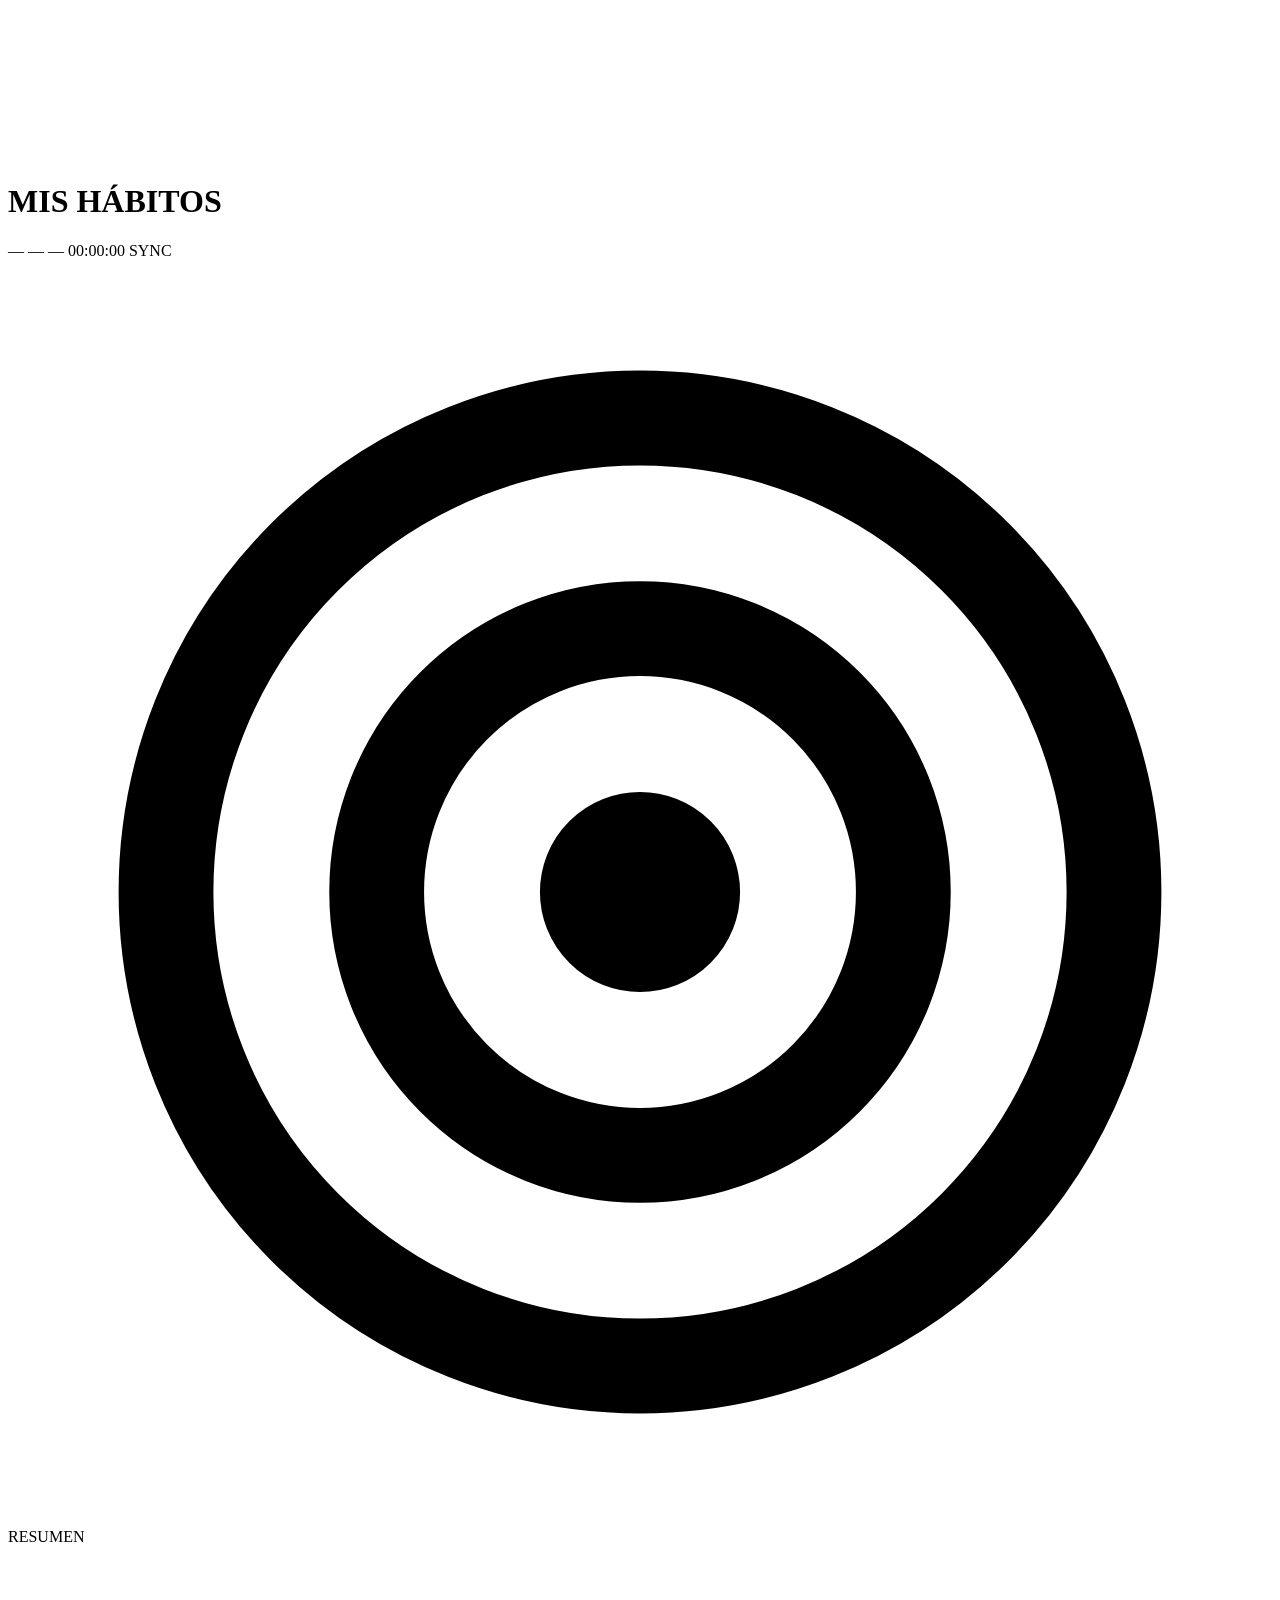
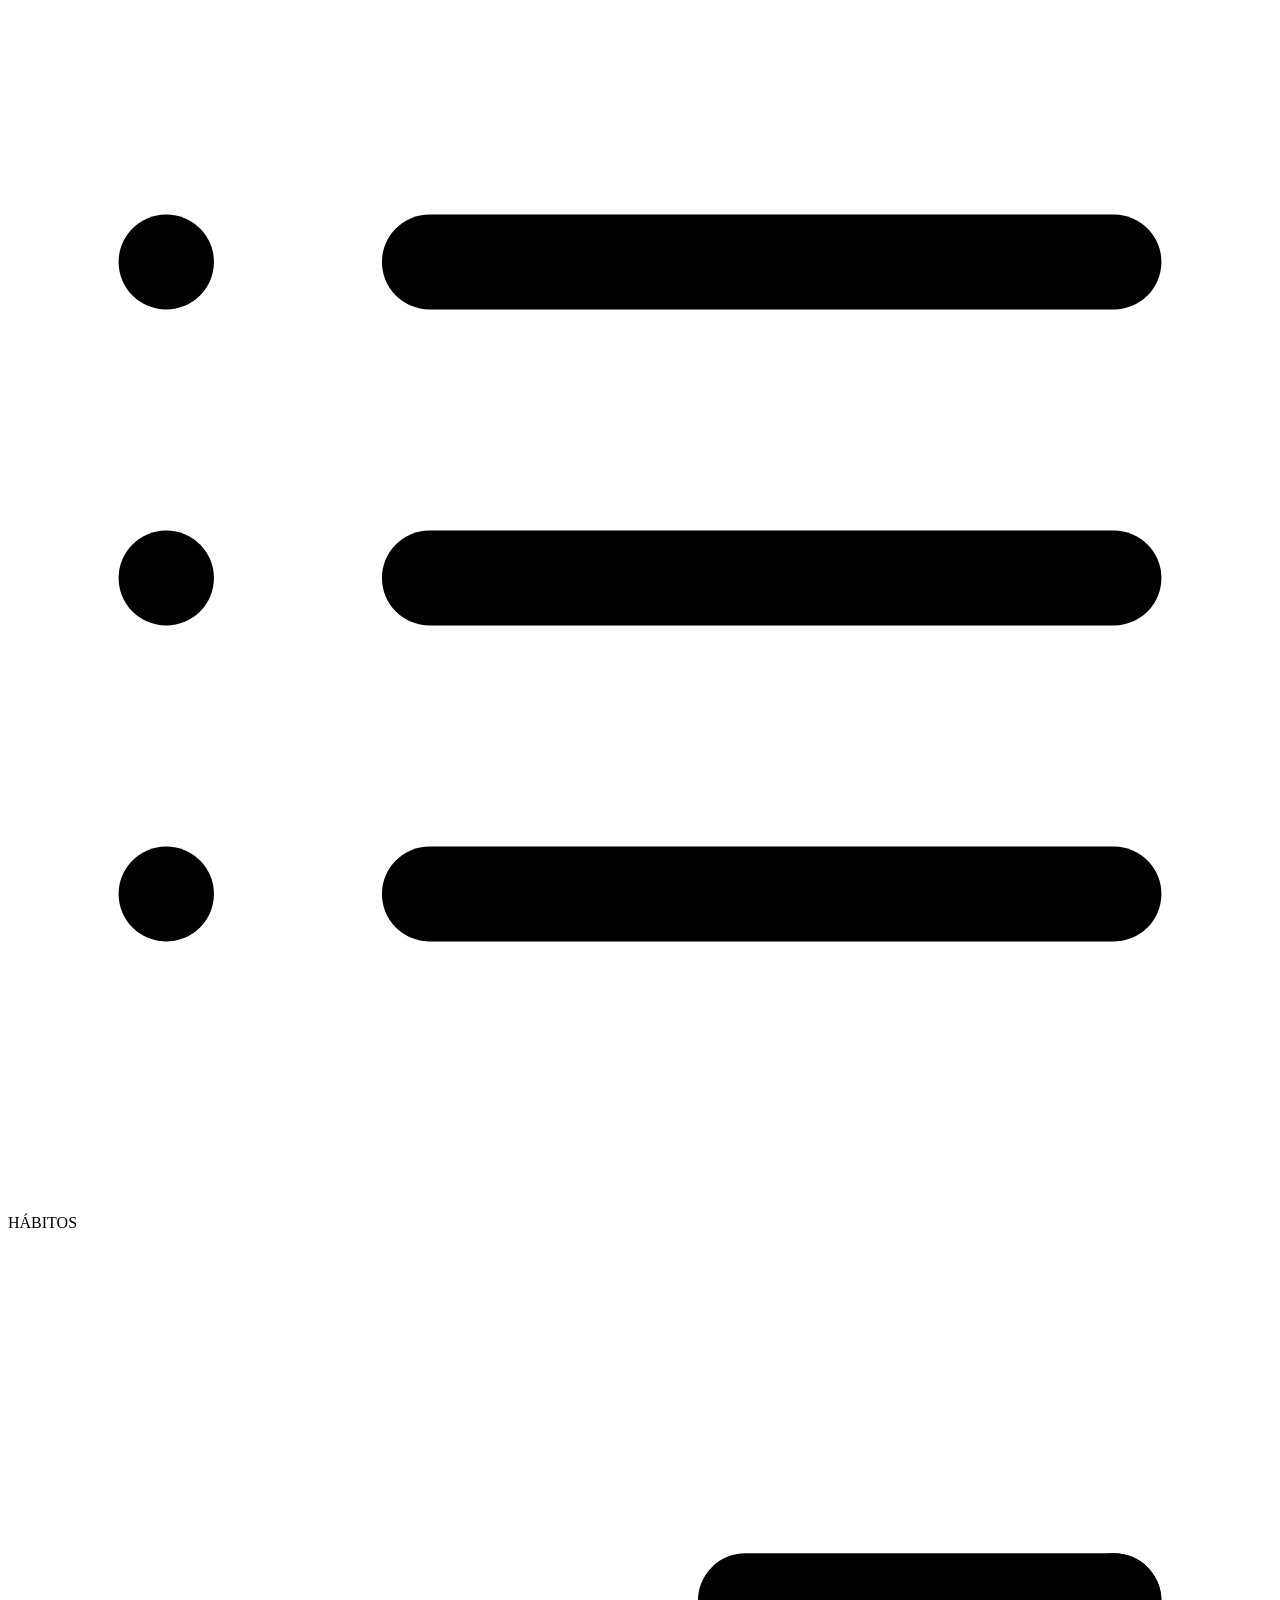
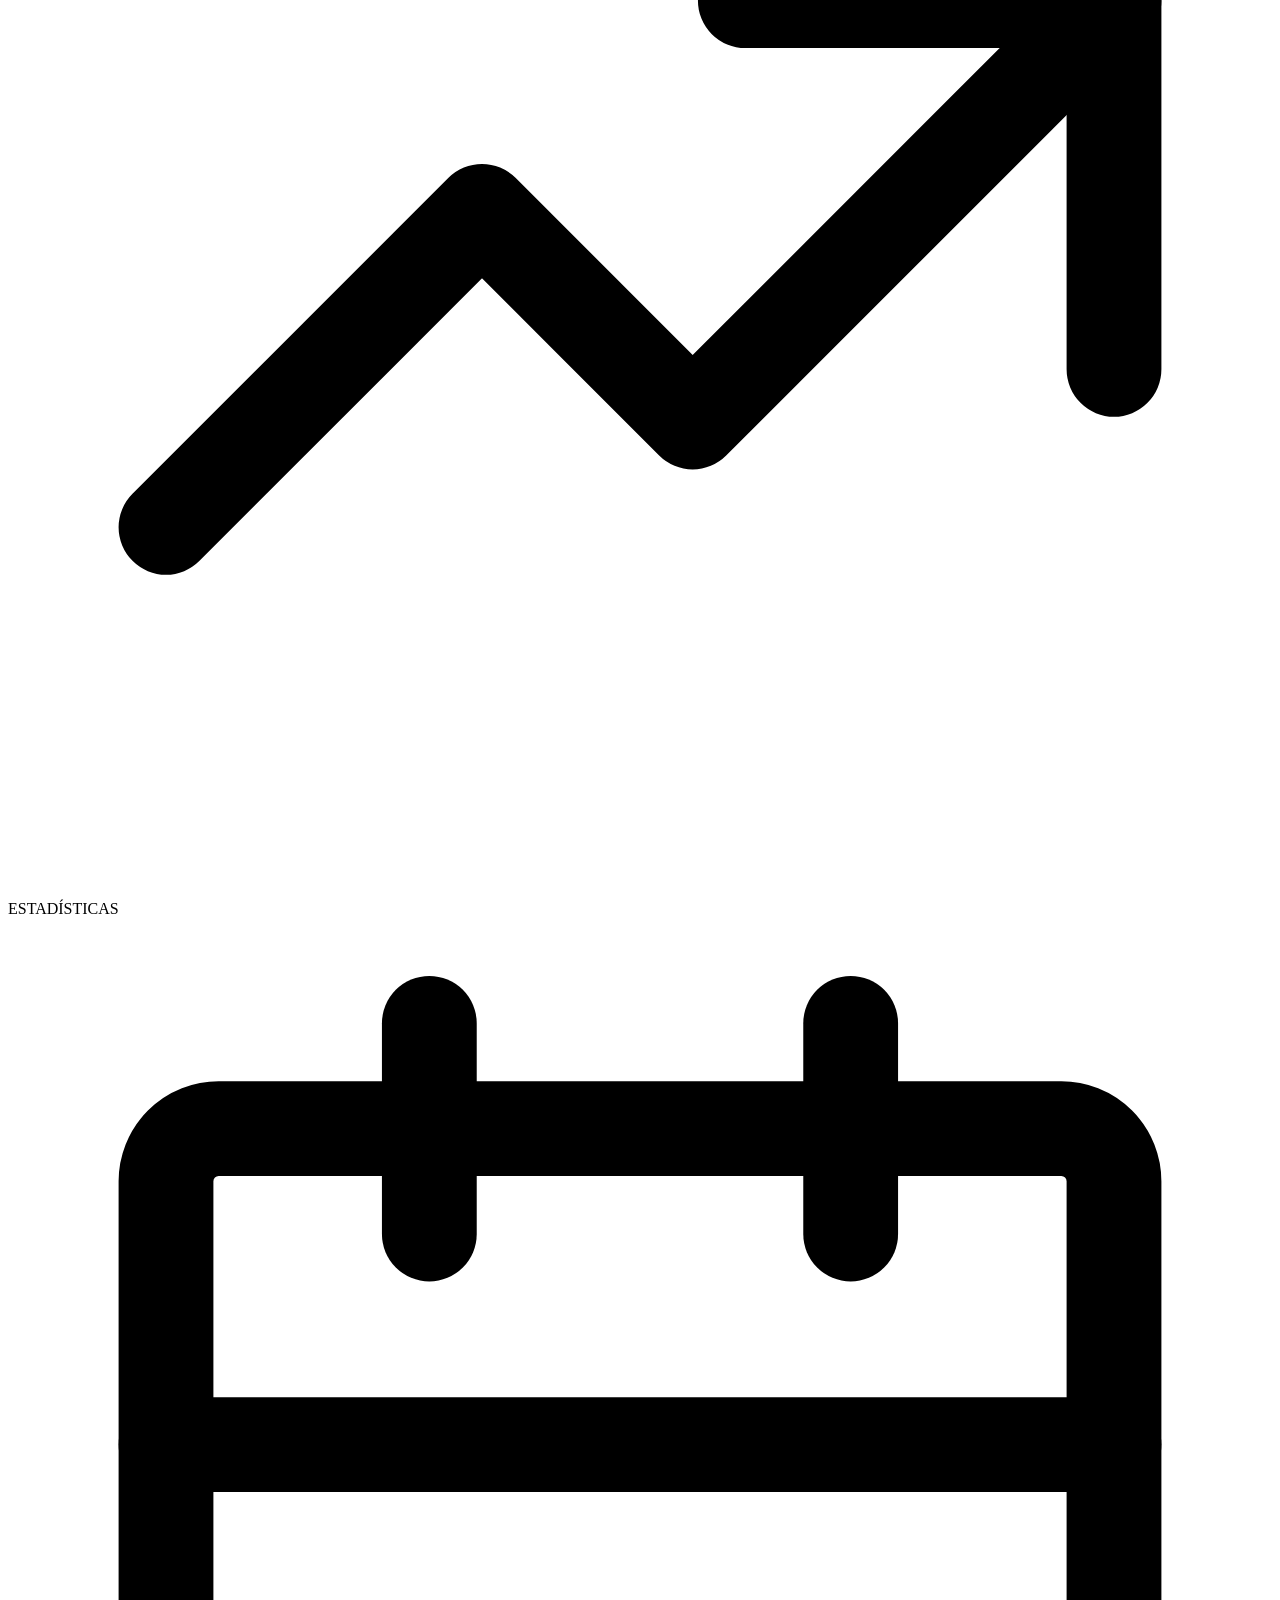
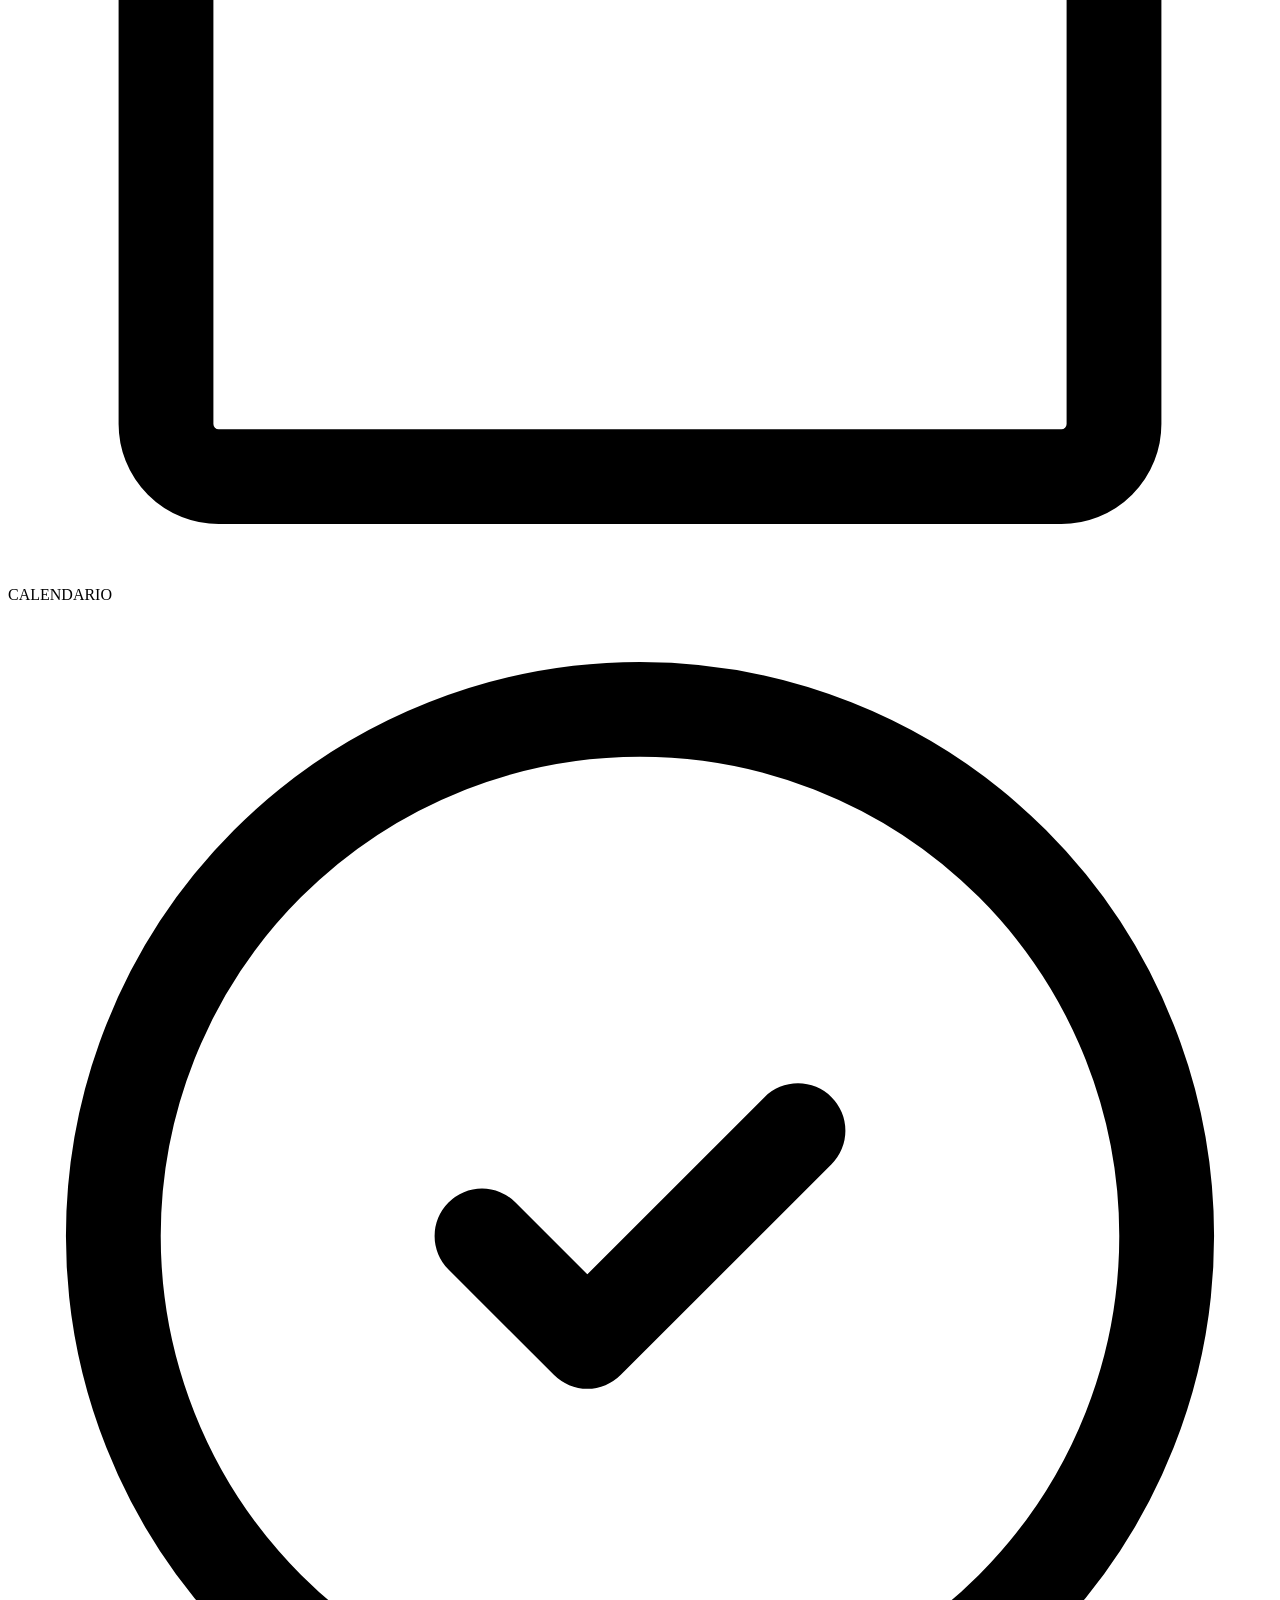
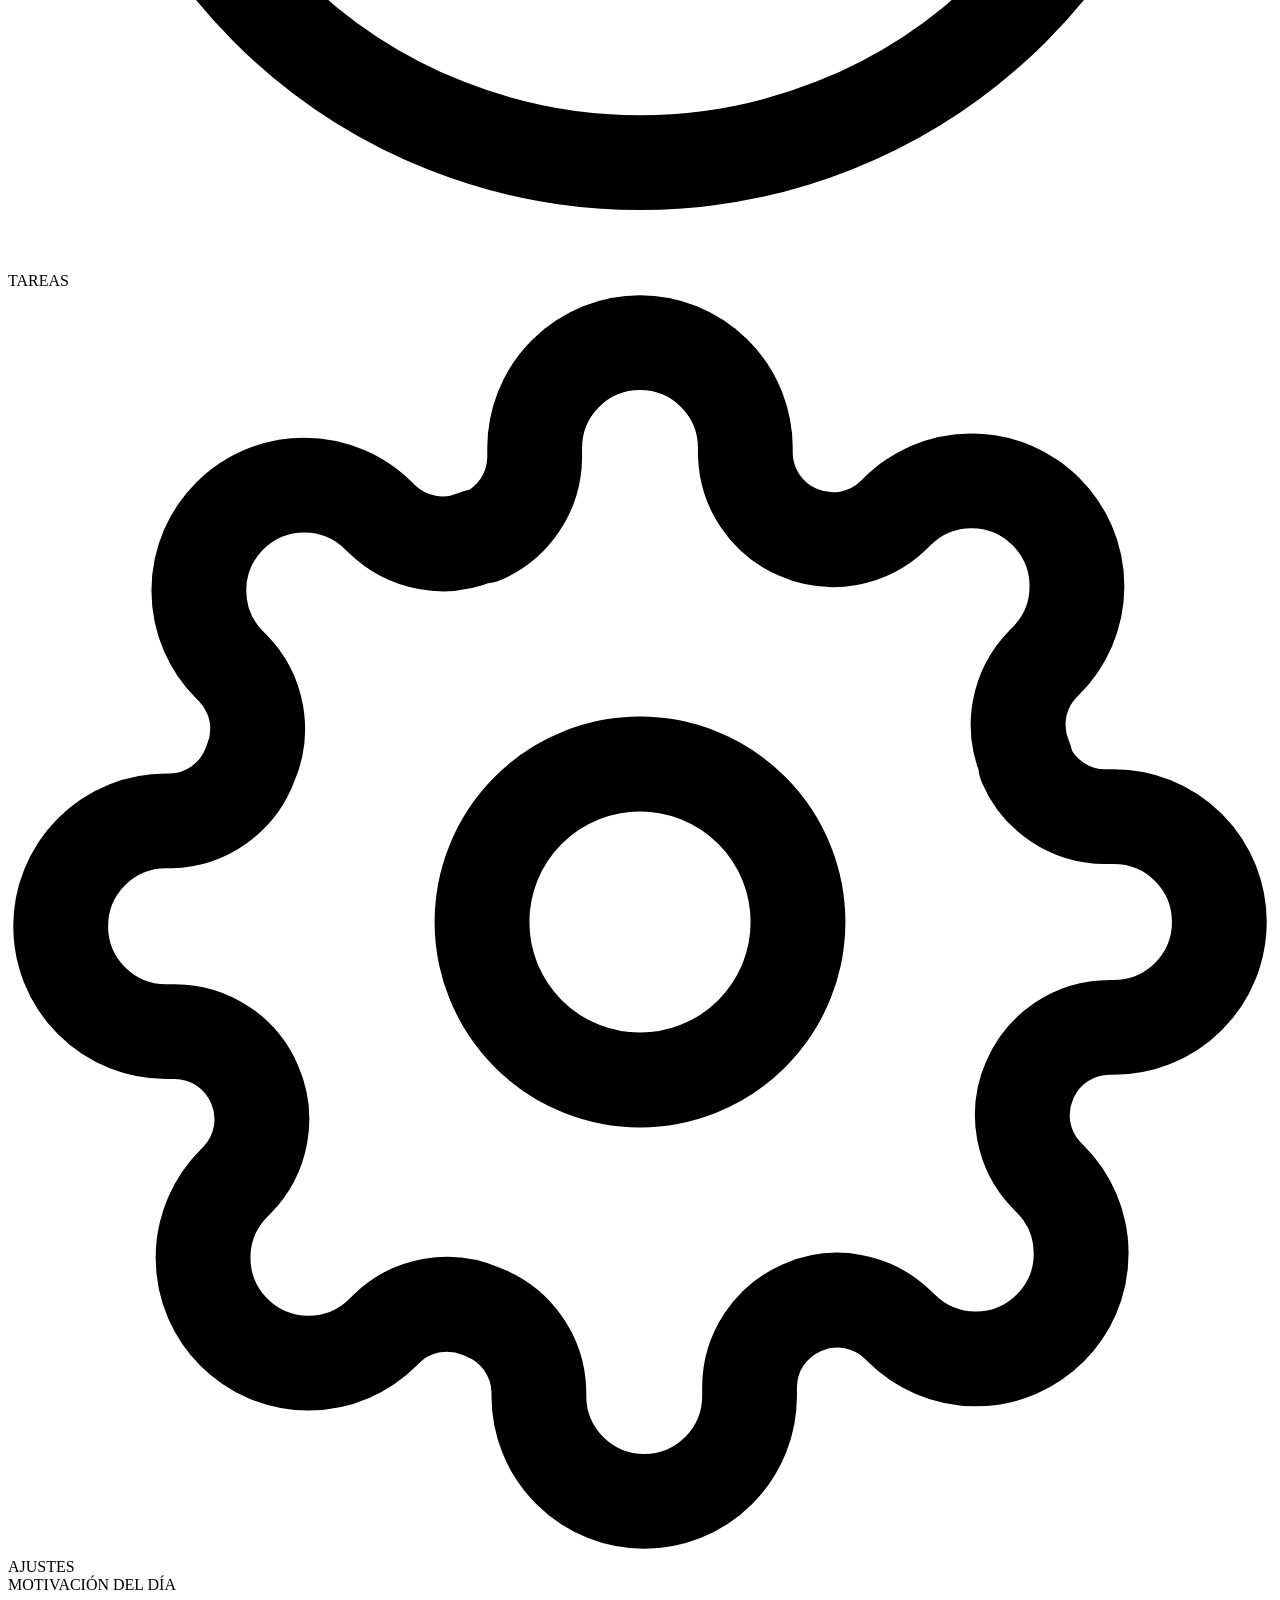
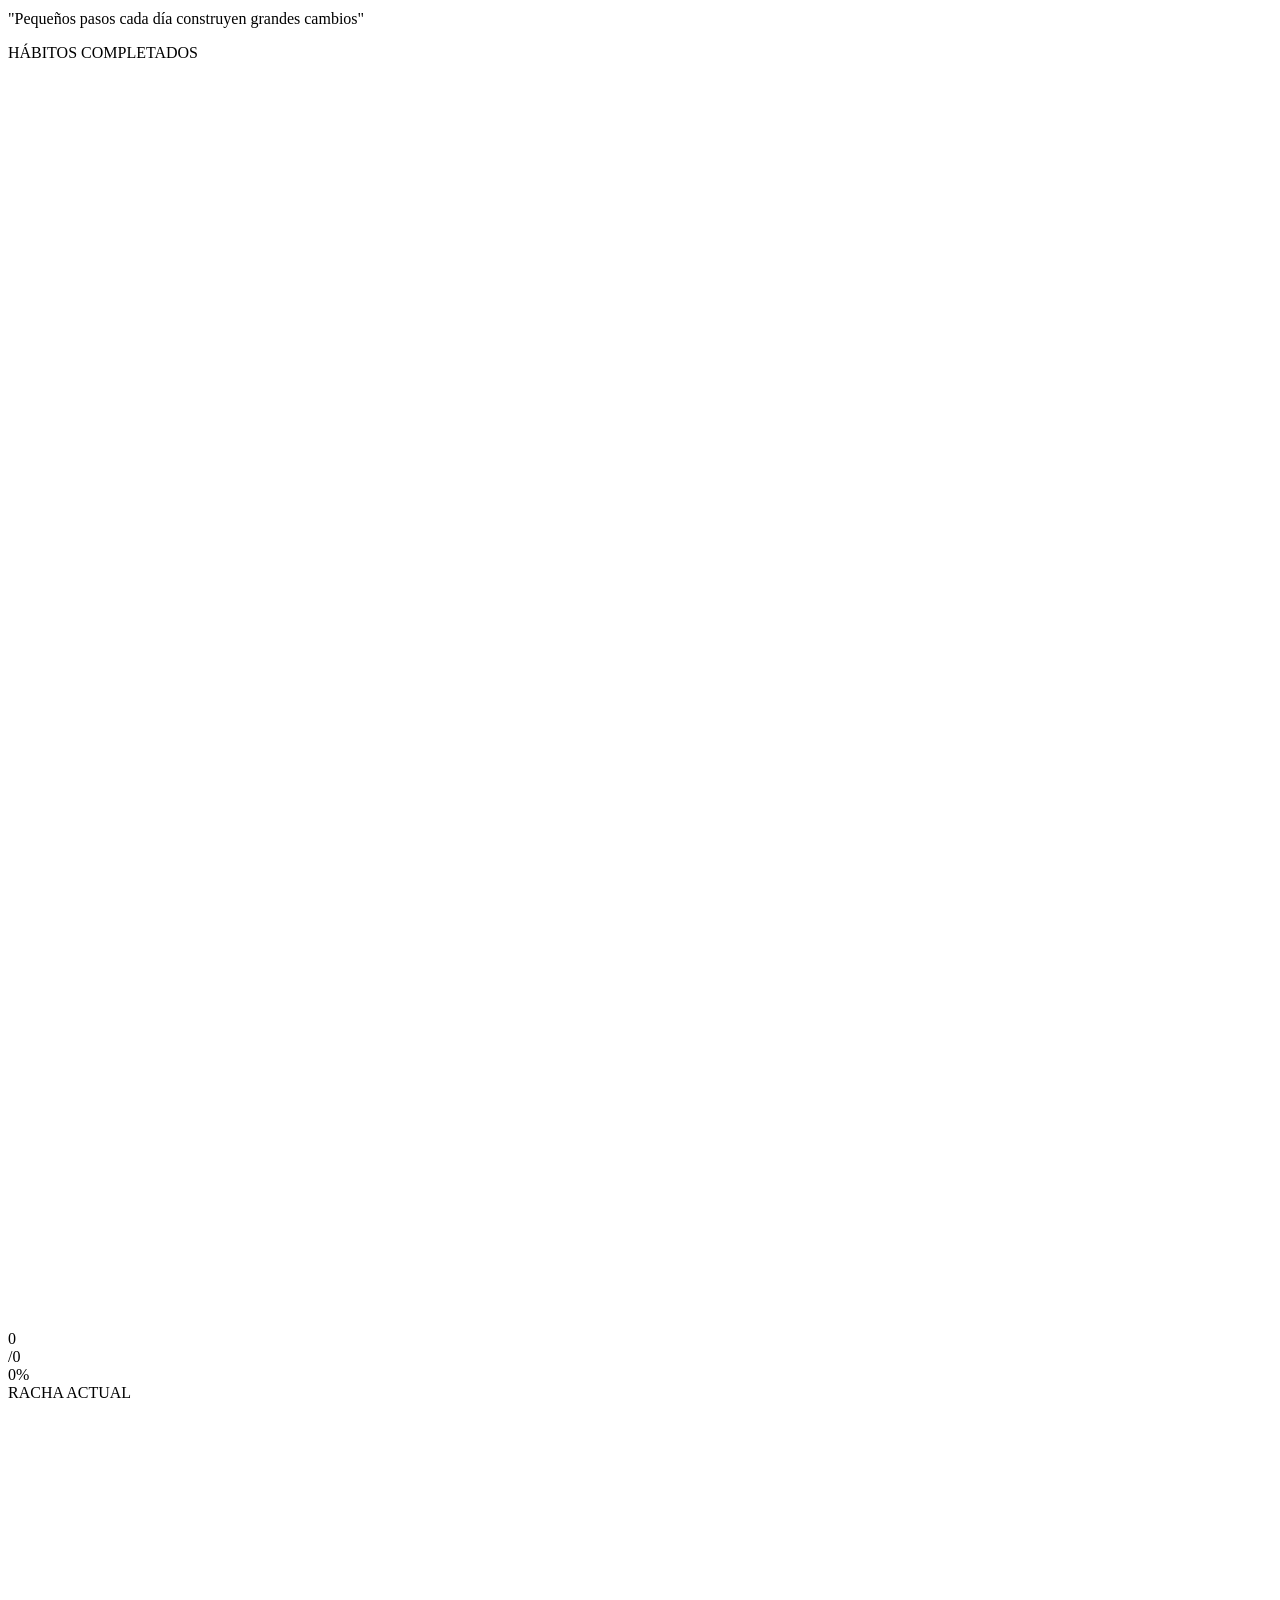
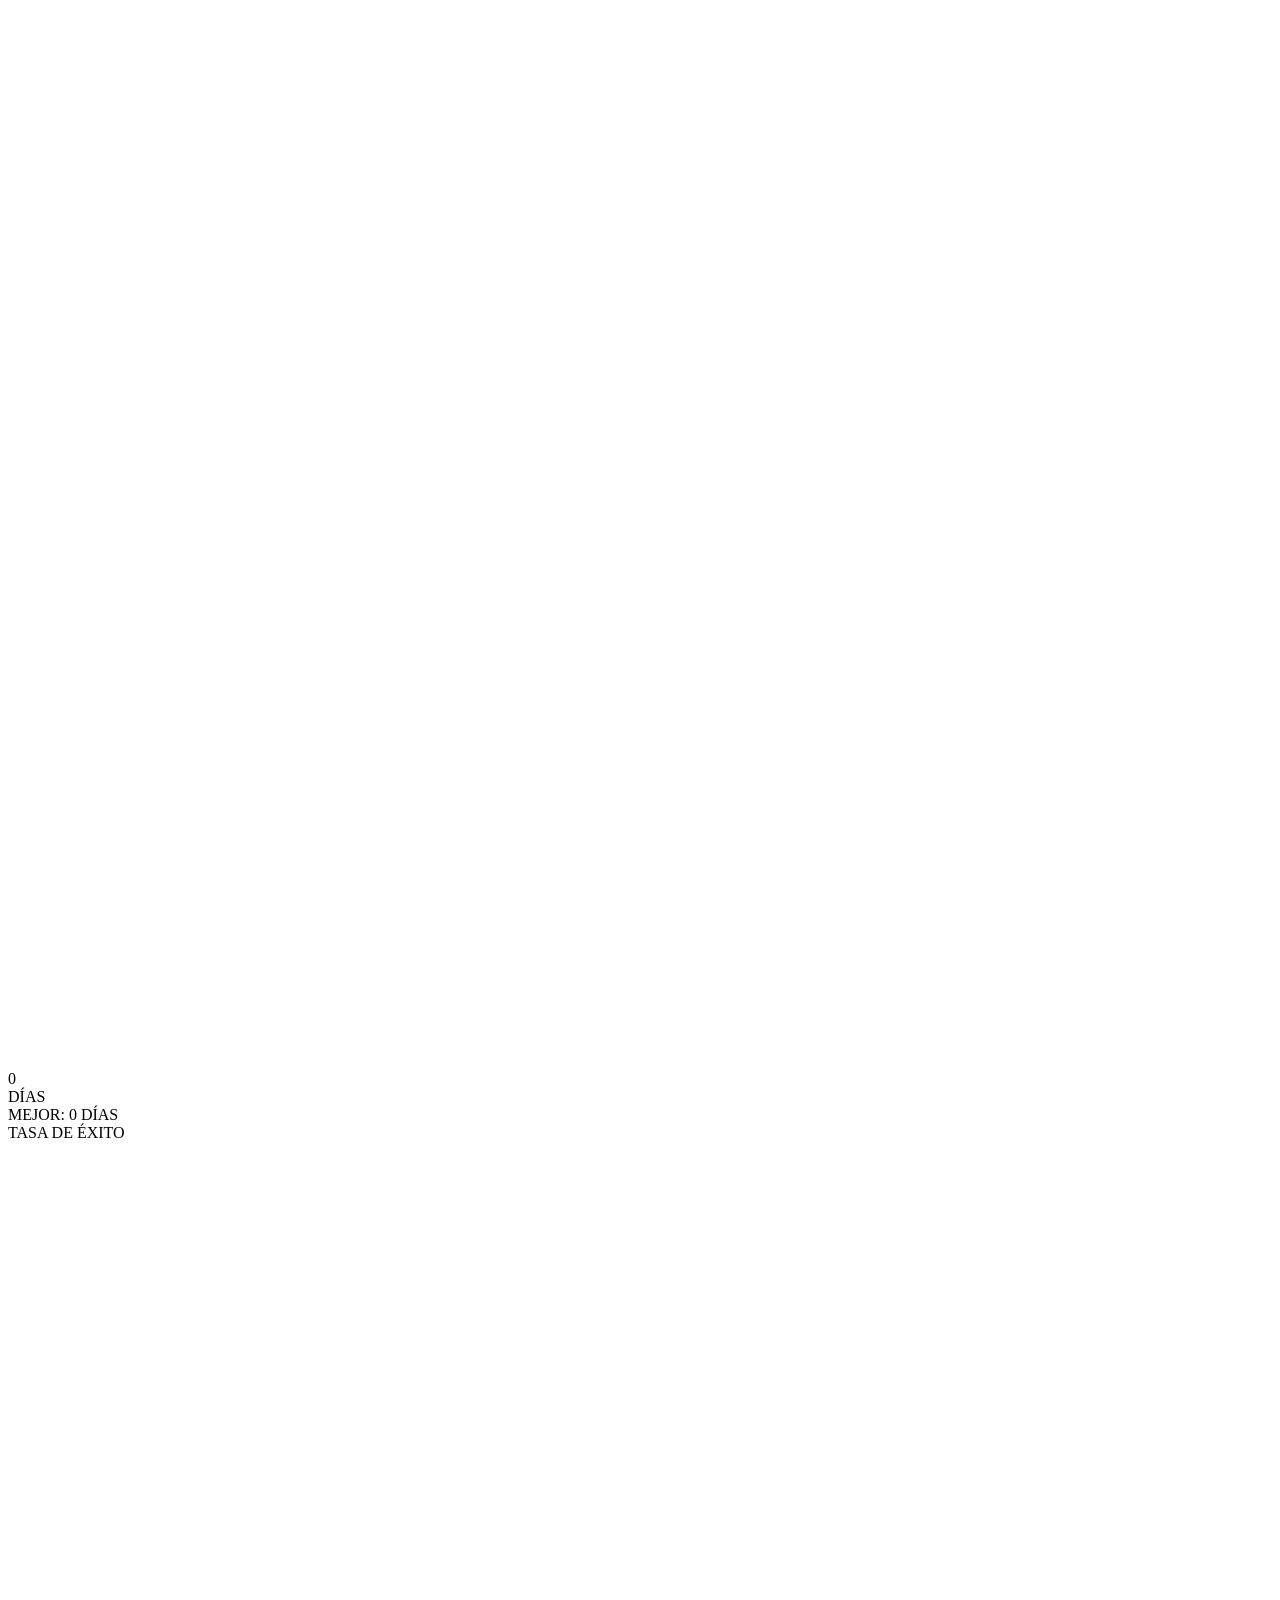
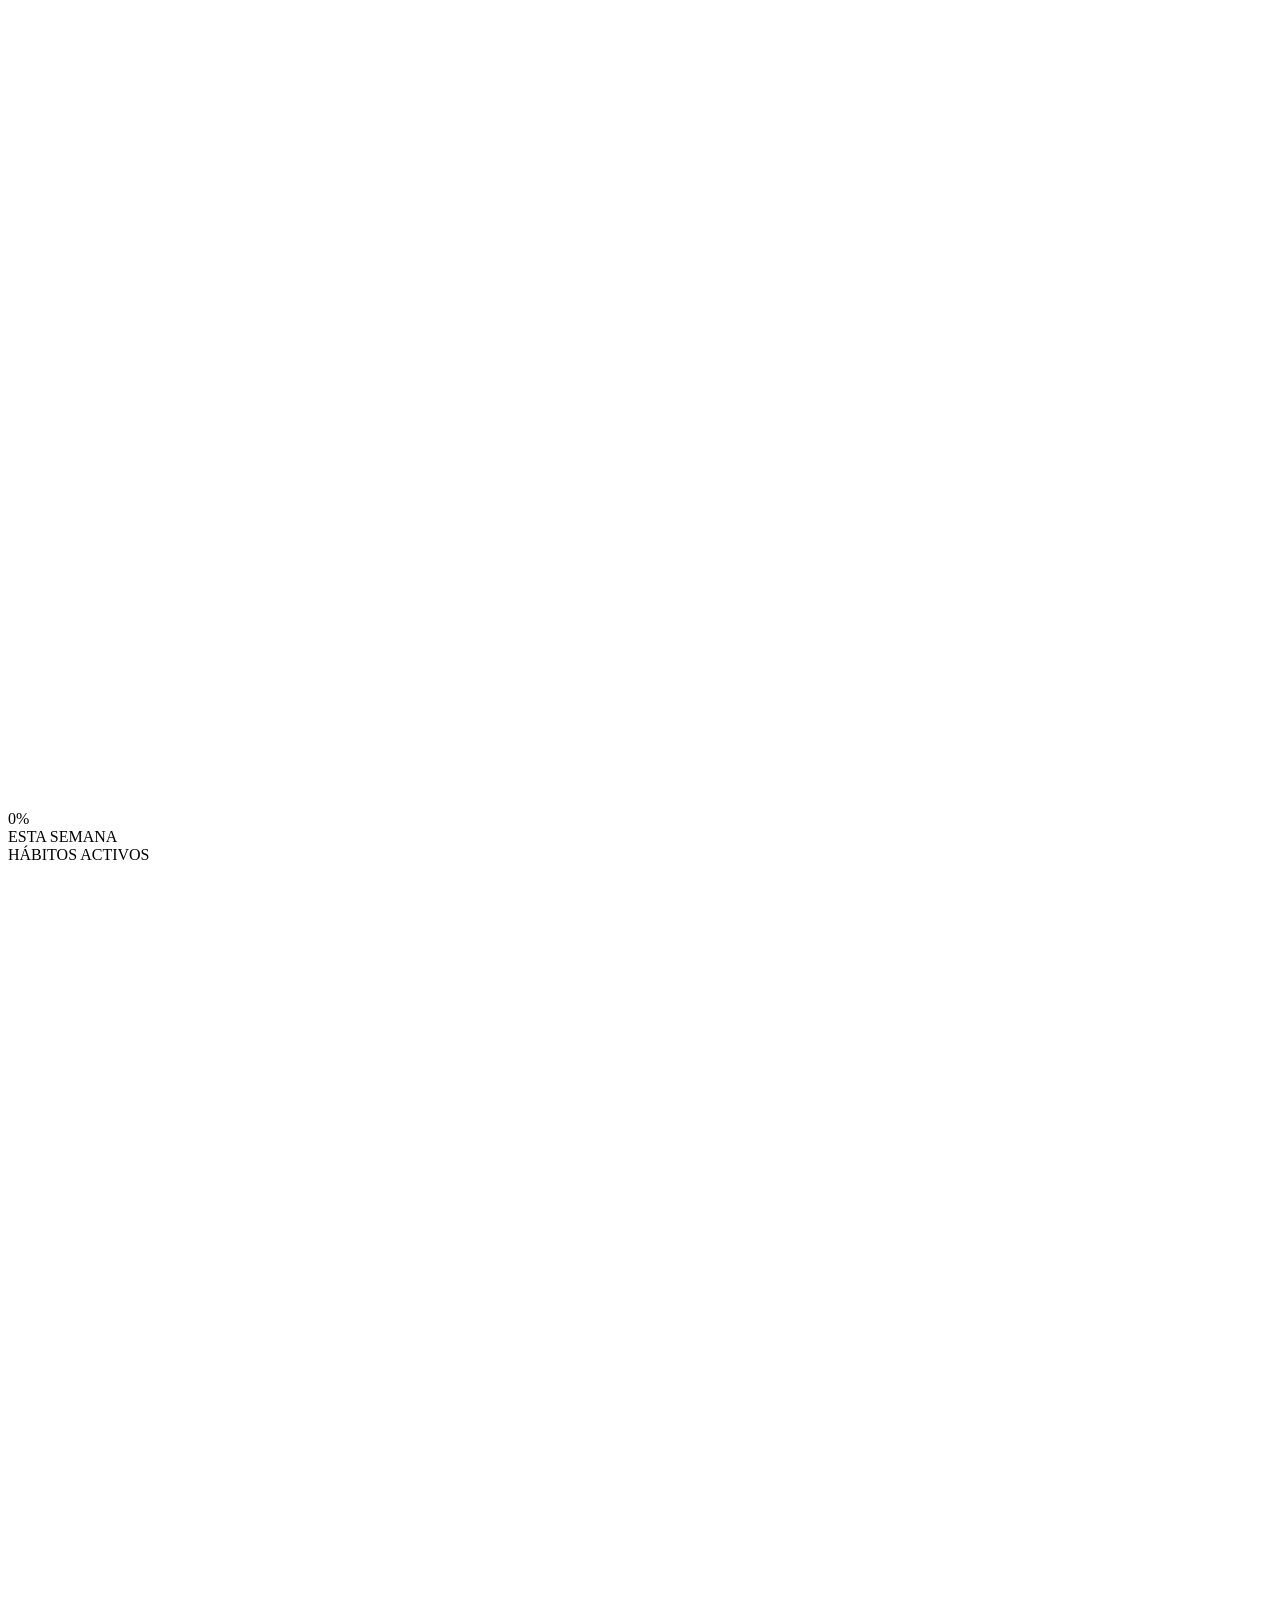
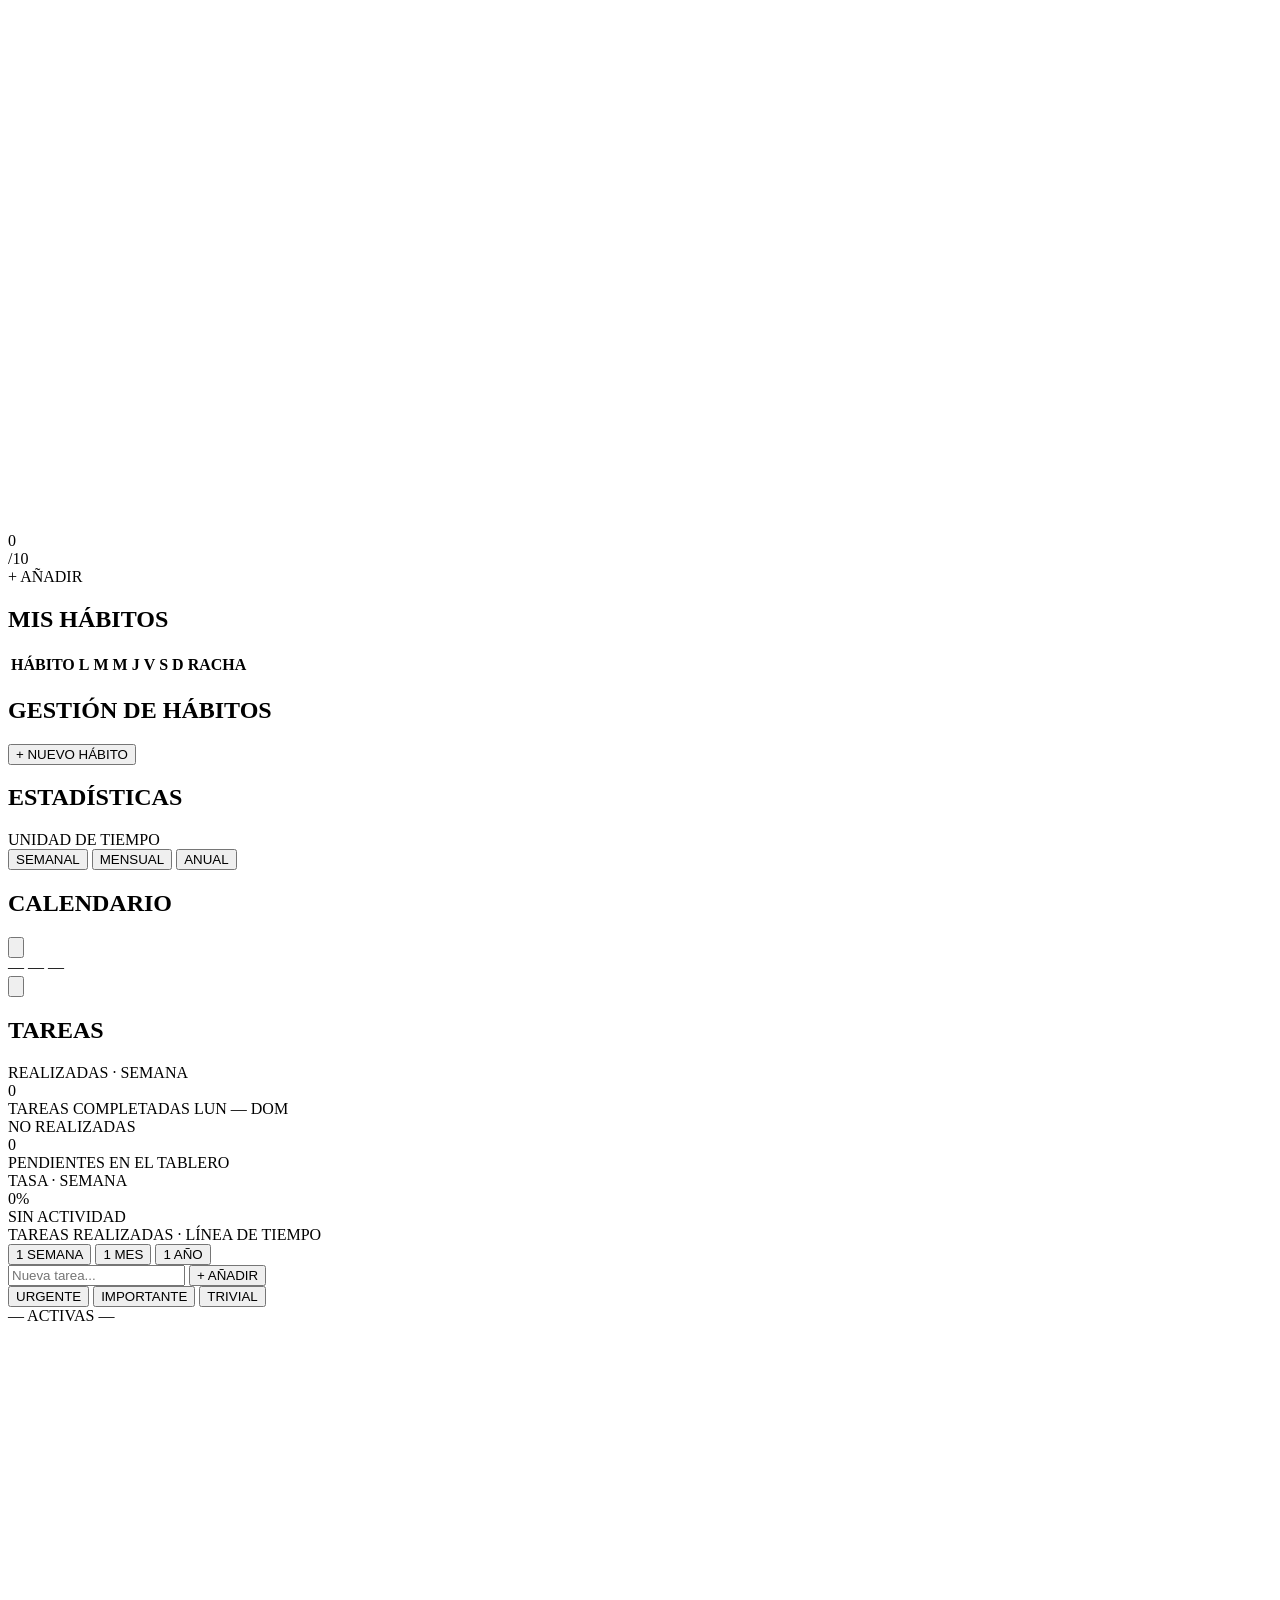
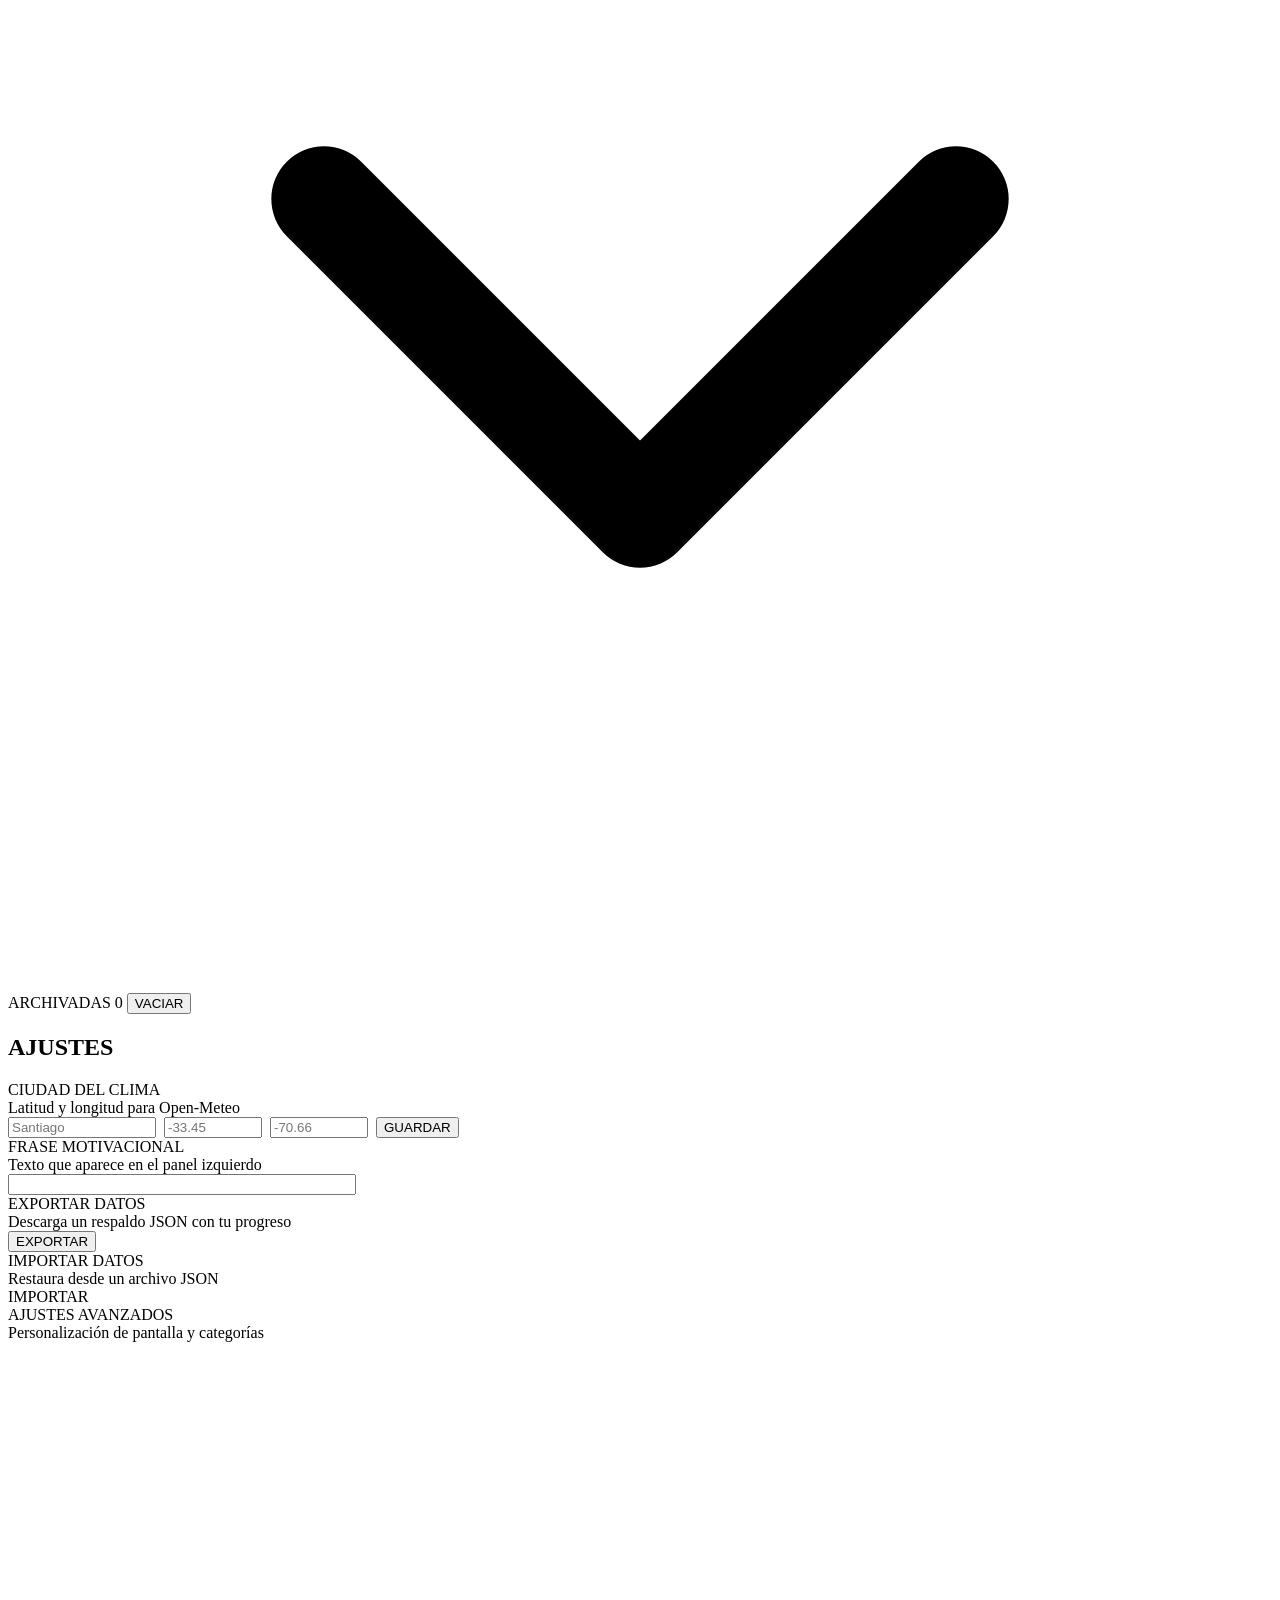
==== commit 2e4ab047: "Update print statement from 'Hello' to 'Goodbye'" ====
--- a/index.html
+++ b/index.html
@@ -10,3149 +10,20 @@
 <meta name="mobile-web-app-capable" content="yes">
 <link rel="manifest" href="manifest.json">
 <link rel="apple-touch-icon" href="assets/icon-180.png">
-<link rel="icon" type="image/png" href="assets/icon-192.png">
-<title>Trackeador de Hábitos</title>
+<link rel="icon" type="image/png" href="assets/fav/fav-2.png" id="favMilo">
+<script>/* en el computador la pestaña muestra un Milo coronado al azar (1–8) */
+try { document.getElementById('favMilo').href = 'assets/fav/fav-' + (1 + Math.floor(Math.random() * 8)) + '.png'; } catch (e) {}</script>
+<title>Trackeador de Hábitos · V8</title>
 <link rel="preconnect" href="https://fonts.googleapis.com">
 <link rel="preconnect" href="https://fonts.gstatic.com" crossorigin>
 <link href="https://fonts.googleapis.com/css2?family=Orbitron:wght@400;500;700;900&family=Rajdhani:wght@300;400;500;600;700&family=Share+Tech+Mono&family=Noto+Sans+Hebrew:wght@400;700&family=Playfair+Display:wght@400;700;900&family=DM+Serif+Display&family=Inter:wght@300;400;500;600;700&family=Poppins:wght@400;500;600;700&family=Quicksand:wght@400;500;600;700&family=Permanent+Marker&family=Caveat:wght@400;600;700&family=Architects+Daughter&display=swap" rel="stylesheet">
-<style>
-/* ============ TOKENS ============ */
-:root {
-  --bg-0: #000305;
-  --bg-1: #00111e;
-  --bg-2: #001828;
-  --bg-card: rgba(0, 28, 48, 0.55);
-  --bg-card-strong: rgba(0, 35, 58, 0.85);
-
-  --cyan: #00d4ff;
-  --cyan-2: #4de4ff;
-  --cyan-3: #80edff;
-  --cyan-soft: #0099b3;
-  --cyan-dark: #006380;
-  --cyan-line: #1a4a60;
-  --cyan-line-soft: #0d3245;
-  --cyan-glow: rgba(0, 212, 255, 0.45);
-  --cyan-glow-soft: rgba(0, 212, 255, 0.18);
-
-  --text: #c5e8f5;
-  --text-bright: #e8f7fb;
-  --text-dim: #6da3b8;
-  --text-fade: #3d6877;
-
-  --danger: #ff4d6d;
-  --warning: #ffaa00;
-  --success: #00ffaa;
-  --magenta: #ff44dd;
-
-  --font-display: 'Orbitron', 'Share Tech Mono', monospace;
-  --font-body: 'Rajdhani', 'Segoe UI', system-ui, sans-serif;
-  --font-mono: 'Share Tech Mono', 'Courier New', monospace;
-  --font-hebrew: 'Noto Sans Hebrew', serif;
-
-  --hud-frame: polygon(
-    0 14px, 14px 0,
-    calc(100% - 14px) 0, 100% 14px,
-    100% calc(100% - 14px), calc(100% - 14px) 100%,
-    14px 100%, 0 calc(100% - 14px)
-  );
-  --hud-frame-sm: polygon(
-    0 8px, 8px 0,
-    calc(100% - 8px) 0, 100% 8px,
-    100% calc(100% - 8px), calc(100% - 8px) 100%,
-    8px 100%, 0 calc(100% - 8px)
-  );
-}
-
-* { box-sizing: border-box; margin: 0; padding: 0; }
-html, body { height: 100%; overflow-x: hidden; }
-body {
-  font-family: var(--font-body);
-  background: var(--bg-0);
-  color: var(--text);
-  font-size: 14px;
-  line-height: 1.4;
-  -webkit-font-smoothing: antialiased;
-  letter-spacing: 0.02em;
-  position: relative;
-  min-height: 100vh;
-}
-
-/* ============ FONDO ============ */
-.bg-grid {
-  position: fixed;
-  inset: 0;
-  background:
-    linear-gradient(rgba(0, 212, 255, 0.03) 1px, transparent 1px),
-    linear-gradient(90deg, rgba(0, 212, 255, 0.03) 1px, transparent 1px),
-    radial-gradient(ellipse at top, var(--bg-2) 0%, var(--bg-0) 60%);
-  background-size: 40px 40px, 40px 40px, 100% 100%;
-  pointer-events: none;
-  z-index: 0;
-}
-#particles {
-  position: fixed;
-  inset: 0;
-  pointer-events: none;
-  z-index: 1;
-  opacity: 0.5;
-}
-.bg-corners {
-  position: fixed;
-  inset: 0;
-  pointer-events: none;
-  z-index: 2;
-}
-.bg-corners::before,
-.bg-corners::after {
-  content: '';
-  position: absolute;
-  width: 120px; height: 80px;
-  border: 1px solid var(--cyan-line);
-  opacity: 0.4;
-}
-.bg-corners::before { top: 12px; left: 12px; border-right: none; border-bottom: none; }
-.bg-corners::after { bottom: 12px; right: 12px; border-left: none; border-top: none; }
-
-/* ============ HEADER ============ */
-.top-bar {
-  position: relative;
-  z-index: 10;
-  display: grid;
-  grid-template-columns: 1fr auto 1fr;
-  align-items: center;
-  padding: 20px 32px 18px;
-  gap: 20px;
-  border-bottom: 1px solid var(--cyan-line-soft);
-  background: linear-gradient(180deg, rgba(0,212,255,0.06) 0%, transparent 100%);
-}
-.top-bar::before {
-  content: '';
-  position: absolute;
-  bottom: -1px; left: 0; right: 0;
-  height: 1px;
-  background: linear-gradient(90deg, transparent 0%, var(--cyan) 30%, var(--cyan) 70%, transparent 100%);
-  opacity: 0.6;
-}
-.brand { display: flex; flex-direction: column; gap: 4px; }
-.brand-title {
-  font-family: var(--font-display);
-  font-size: 22px;
-  font-weight: 900;
-  letter-spacing: 0.18em;
-  color: var(--cyan-2);
-  text-shadow: 0 0 12px var(--cyan-glow), 0 0 2px var(--cyan);
-}
-.brand-sub {
-  font-family: var(--font-mono);
-  font-size: 11px;
-  letter-spacing: 0.35em;
-  color: var(--text-dim);
-}
-.brand-sub::before { content: '◇ '; color: var(--cyan); }
-
-.hebrew-mark {
-  font-family: var(--font-hebrew);
-  font-size: 44px;
-  color: var(--cyan-2);
-  text-shadow: 0 0 20px var(--cyan-glow), 0 0 6px var(--cyan);
-  letter-spacing: 0.05em;
-  line-height: 1;
-  position: relative;
-  padding: 0 20px;
-}
-.hebrew-mark::before,
-.hebrew-mark::after {
-  content: '';
-  position: absolute;
-  top: 50%;
-  width: 60px; height: 1px;
-  background: linear-gradient(90deg, transparent, var(--cyan));
-}
-.hebrew-mark::before { right: 100%; }
-.hebrew-mark::after { left: 100%; background: linear-gradient(90deg, var(--cyan), transparent); }
-
-.status-area {
-  display: flex;
-  justify-content: flex-end;
-  align-items: center;
-  gap: 24px;
-  font-family: var(--font-mono);
-}
-.status-date, .status-clock {
-  font-size: 18px;
-  letter-spacing: 0.1em;
-  color: var(--cyan-2);
-  text-shadow: 0 0 6px var(--cyan-glow);
-}
-.status-clock { font-weight: 700; font-size: 22px; }
-.sync-indicator {
-  font-size: 11px;
-  letter-spacing: 0.3em;
-  color: var(--success);
-  display: flex; align-items: center; gap: 6px;
-}
-.sync-indicator::before {
-  content: '';
-  width: 8px; height: 8px;
-  background: var(--success);
-  border-radius: 50%;
-  box-shadow: 0 0 8px var(--success);
-  animation: pulse-dot 2s infinite;
-}
-@keyframes pulse-dot {
-  0%, 100% { opacity: 1; transform: scale(1); }
-  50% { opacity: 0.5; transform: scale(0.85); }
-}
-
-/* ============ LAYOUT PRINCIPAL ============ */
-.main-grid {
-  position: relative;
-  z-index: 5;
-  display: grid;
-  grid-template-columns: 240px 1fr 280px;
-  gap: 20px;
-  padding: 22px 28px 40px;
-  max-width: 1700px;
-  margin: 0 auto;
-}
-
-/* ============ HUD CARDS (genérico) ============ */
-.hud-card {
-  position: relative;
-  background: var(--bg-card);
-  border: 1px solid var(--cyan-line);
-  clip-path: var(--hud-frame);
-  padding: 16px 18px;
-  backdrop-filter: blur(2px);
-}
-.hud-card::before {
-  content: '';
-  position: absolute;
-  inset: 0;
-  background: linear-gradient(135deg, rgba(0,212,255,0.06) 0%, transparent 50%);
-  pointer-events: none;
-}
-.hud-card-sm { clip-path: var(--hud-frame-sm); }
-
-.card-label {
-  font-family: var(--font-mono);
-  font-size: 10px;
-  letter-spacing: 0.25em;
-  color: var(--text-dim);
-  margin-bottom: 10px;
-  display: flex;
-  align-items: center;
-  gap: 6px;
-}
-.card-label::after {
-  content: '';
-  flex: 1;
-  height: 1px;
-  background: linear-gradient(90deg, var(--cyan-line) 0%, transparent 100%);
-}
-
-/* ============ SIDEBAR IZQUIERDA ============ */
-.sidebar-left { display: flex; flex-direction: column; gap: 16px; }
-
-.hud-nav {
-  background: var(--bg-card);
-  border: 1px solid var(--cyan-line);
-  clip-path: var(--hud-frame);
-  padding: 14px;
-  position: relative;
-}
-.nav-item {
-  display: flex;
-  align-items: center;
-  gap: 14px;
-  padding: 12px 14px;
-  font-family: var(--font-display);
-  font-size: 13px;
-  font-weight: 500;
-  letter-spacing: 0.18em;
-  color: var(--text-dim);
-  cursor: pointer;
-  position: relative;
-  margin: 2px 0;
-  transition: color 0.25s, background 0.25s;
-  user-select: none;
-}
-.nav-item svg { width: 18px; height: 18px; flex-shrink: 0; transition: filter 0.25s; }
-.nav-item:hover {
-  color: var(--cyan-2);
-  background: linear-gradient(90deg, rgba(0,212,255,0.06), transparent);
-}
-.nav-item:hover svg { filter: drop-shadow(0 0 4px var(--cyan-glow)); }
-.nav-item.active {
-  color: var(--cyan-2);
-  background: linear-gradient(90deg, rgba(0,212,255,0.12), transparent);
-}
-.nav-item.active::before {
-  content: '';
-  position: absolute;
-  left: 0; top: 6px; bottom: 6px;
-  width: 2px;
-  background: var(--cyan);
-  box-shadow: 0 0 8px var(--cyan-glow);
-}
-.nav-item.active::after {
-  content: '';
-  position: absolute;
-  inset: 0;
-  border: 1px solid var(--cyan);
-  clip-path: var(--hud-frame-sm);
-  opacity: 0.5;
-  pointer-events: none;
-}
-.nav-item.active svg { filter: drop-shadow(0 0 6px var(--cyan-glow)); }
-
-.motivation-panel {
-  background: var(--bg-card);
-  border: 1px solid var(--cyan-line);
-  clip-path: var(--hud-frame);
-  padding: 18px;
-}
-.motivation-text {
-  font-family: var(--font-body);
-  font-size: 14px;
-  font-weight: 500;
-  font-style: italic;
-  color: var(--cyan-3);
-  line-height: 1.5;
-  letter-spacing: 0.05em;
-  text-transform: uppercase;
-  text-shadow: 0 0 4px var(--cyan-glow-soft);
-}
-
-.deco-block {
-  background: var(--bg-card);
-  border: 1px solid var(--cyan-line);
-  clip-path: var(--hud-frame-sm);
-  padding: 14px;
-  display: flex;
-  flex-direction: column;
-  gap: 10px;
-}
-.deco-row { display: flex; gap: 4px; flex-wrap: wrap; }
-.deco-row > span {
-  display: inline-block;
-  width: 8px; height: 8px;
-  background: var(--cyan-line);
-  border-radius: 1px;
-}
-.deco-row > span.lit { background: var(--cyan); box-shadow: 0 0 4px var(--cyan-glow); }
-.deco-mini-line {
-  height: 1px;
-  width: 100%;
-  background: linear-gradient(90deg, var(--cyan-line), var(--cyan), var(--cyan-line));
-}
-
-/* ============ MAIN CONTENT ============ */
-.content {
-  display: flex;
-  flex-direction: column;
-  gap: 20px;
-  min-width: 0;
-}
-
-/* KPI ROW */
-.kpi-row {
-  display: grid;
-  grid-template-columns: repeat(4, 1fr);
-  gap: 14px;
-}
-.kpi-card {
-  position: relative;
-  background: var(--bg-card);
-  border: 1px solid var(--cyan-line);
-  clip-path: var(--hud-frame);
-  padding: 16px 14px 18px;
-  text-align: center;
-  overflow: hidden;
-}
-.kpi-card::after {
-  content: '';
-  position: absolute;
-  top: 0; left: 50%;
-  width: 30%; height: 1px;
-  background: var(--cyan);
-  transform: translateX(-50%);
-  box-shadow: 0 0 8px var(--cyan-glow);
-}
-.kpi-title {
-  font-family: var(--font-mono);
-  font-size: 10px;
-  letter-spacing: 0.25em;
-  color: var(--text-dim);
-  margin-bottom: 8px;
-}
-.kpi-ring-wrap {
-  position: relative;
-  width: 110px; height: 110px;
-  margin: 4px auto 6px;
-}
-.kpi-ring-wrap svg { width: 100%; height: 100%; }
-.ring-bg { stroke: var(--cyan-line-soft); }
-.ring-fg {
-  stroke: var(--cyan);
-  filter: drop-shadow(0 0 6px var(--cyan-glow));
-  stroke-linecap: round;
-  transition: stroke-dashoffset 1.5s cubic-bezier(0.16, 1, 0.3, 1);
-}
-.ring-center {
-  position: absolute;
-  inset: 0;
-  display: flex;
-  flex-direction: column;
-  align-items: center;
-  justify-content: center;
-}
-.ring-value {
-  font-family: var(--font-display);
-  font-size: 30px;
-  font-weight: 700;
-  color: var(--text-bright);
-  text-shadow: 0 0 10px var(--cyan-glow);
-  letter-spacing: 0.02em;
-  line-height: 1;
-}
-.ring-unit {
-  font-family: var(--font-mono);
-  font-size: 10px;
-  letter-spacing: 0.2em;
-  color: var(--text-dim);
-  margin-top: 4px;
-}
-.kpi-footer {
-  font-family: var(--font-mono);
-  font-size: 11px;
-  letter-spacing: 0.2em;
-  color: var(--text-dim);
-  margin-top: 8px;
-  padding-top: 8px;
-  border-top: 1px solid var(--cyan-line-soft);
-}
-.kpi-footer .v { color: var(--cyan-2); }
-.kpi-add { cursor: pointer; transition: color 0.2s; }
-.kpi-add:hover { color: var(--cyan); }
-
-/* ============ HABITS TABLE ============ */
-.habits-card {
-  background: var(--bg-card);
-  border: 1px solid var(--cyan-line);
-  clip-path: var(--hud-frame);
-  padding: 18px 22px 22px;
-  position: relative;
-}
-.habits-card::before {
-  content: '';
-  position: absolute;
-  top: 0; left: 0;
-  width: 200px; height: 1px;
-  background: linear-gradient(90deg, var(--cyan) 0%, transparent 100%);
-  box-shadow: 0 0 6px var(--cyan-glow);
-}
-.habits-title {
-  font-family: var(--font-display);
-  font-size: 14px;
-  font-weight: 700;
-  letter-spacing: 0.25em;
-  color: var(--cyan-2);
-  margin-bottom: 16px;
-  text-shadow: 0 0 8px var(--cyan-glow-soft);
-}
-.habits-table {
-  width: 100%;
-  border-collapse: separate;
-  border-spacing: 0;
-}
-.habits-table thead th {
-  font-family: var(--font-mono);
-  font-size: 10px;
-  letter-spacing: 0.25em;
-  color: var(--text-dim);
-  font-weight: 400;
-  padding: 8px 6px;
-  border-bottom: 1px solid var(--cyan-line-soft);
-  text-align: center;
-}
-.habits-table thead th:first-child { text-align: left; padding-left: 8px; }
-.habits-table thead th:last-child { text-align: right; padding-right: 8px; }
-.habits-table tbody td {
-  padding: 14px 6px;
-  border-bottom: 1px solid var(--cyan-line-soft);
-}
-.habits-table tbody tr:last-child td { border-bottom: none; }
-.habits-table tbody tr { transition: background 0.2s; }
-.habits-table tbody tr:hover { background: rgba(0, 212, 255, 0.04); }
-
-.habit-info {
-  display: flex;
-  align-items: center;
-  gap: 12px;
-}
-.habit-icon-box {
-  width: 32px; height: 32px;
-  display: flex;
-  align-items: center;
-  justify-content: center;
-  background: rgba(0, 212, 255, 0.06);
-  border: 1px solid var(--cyan-line);
-  color: var(--cyan-2);
-  flex-shrink: 0;
-}
-.habit-icon-box svg { width: 16px; height: 16px; filter: drop-shadow(0 0 3px var(--cyan-glow-soft)); }
-.habit-name {
-  font-family: var(--font-display);
-  font-size: 12px;
-  font-weight: 500;
-  letter-spacing: 0.15em;
-  color: var(--text-bright);
-  text-transform: uppercase;
-}
-.habit-sub {
-  font-family: var(--font-mono);
-  font-size: 10px;
-  letter-spacing: 0.15em;
-  color: var(--text-dim);
-  margin-top: 2px;
-}
-
-.day-cell { text-align: center; }
-.check-orb {
-  width: 24px; height: 24px;
-  border-radius: 50%;
-  border: 1.5px solid var(--cyan-line);
-  background: transparent;
-  cursor: pointer;
-  display: inline-flex;
-  align-items: center;
-  justify-content: center;
-  transition: all 0.25s;
-  padding: 0;
-  position: relative;
-}
-.check-orb svg { width: 14px; height: 14px; color: transparent; transition: color 0.25s; }
-.check-orb:hover:not(:disabled) {
-  border-color: var(--cyan);
-  box-shadow: 0 0 8px var(--cyan-glow);
-}
-.check-orb.done {
-  border-color: var(--cyan);
-  background: rgba(0, 212, 255, 0.15);
-  box-shadow: 0 0 10px var(--cyan-glow), inset 0 0 6px var(--cyan-glow-soft);
-}
-.check-orb.done svg { color: var(--cyan-2); filter: drop-shadow(0 0 3px var(--cyan-glow)); }
-.check-orb.today { box-shadow: 0 0 0 2px rgba(0,212,255,0.18); }
-.check-orb.today.done { box-shadow: 0 0 12px var(--cyan-glow), inset 0 0 8px var(--cyan-glow-soft), 0 0 0 2px rgba(0,212,255,0.18); }
-.check-orb:disabled { opacity: 0.25; cursor: not-allowed; }
-
-.streak-val {
-  font-family: var(--font-display);
-  font-size: 16px;
-  font-weight: 700;
-  color: var(--cyan-2);
-  text-shadow: 0 0 6px var(--cyan-glow-soft);
-  text-align: right;
-  padding-right: 8px;
-  letter-spacing: 0.05em;
-}
-
-/* ============ SIDEBAR DERECHA ============ */
-.sidebar-right {
-  display: flex;
-  flex-direction: column;
-  gap: 16px;
-}
-
-/* Weather */
-.weather-card .weather-top {
-  display: flex;
-  align-items: center;
-  justify-content: space-between;
-  gap: 10px;
-}
-.weather-temp {
-  font-family: var(--font-display);
-  font-size: 32px;
-  font-weight: 700;
-  color: var(--text-bright);
-  text-shadow: 0 0 8px var(--cyan-glow);
-  line-height: 1;
-  letter-spacing: 0.02em;
-}
-.weather-desc {
-  font-family: var(--font-mono);
-  font-size: 11px;
-  letter-spacing: 0.18em;
-  color: var(--text-dim);
-  text-transform: uppercase;
-  margin-top: 4px;
-}
-.weather-icon svg { width: 42px; height: 42px; color: var(--cyan-2); filter: drop-shadow(0 0 6px var(--cyan-glow)); }
-.weather-meta {
-  margin-top: 12px;
-  padding-top: 10px;
-  border-top: 1px solid var(--cyan-line-soft);
-  font-family: var(--font-mono);
-  font-size: 11px;
-  letter-spacing: 0.1em;
-  color: var(--text-dim);
-  display: flex;
-  flex-direction: column;
-  gap: 4px;
-}
-.weather-meta .v { color: var(--cyan-2); }
-
-/* Bar chart */
-.bar-chart {
-  display: grid;
-  grid-template-columns: repeat(7, 1fr);
-  gap: 4px;
-  align-items: end;
-  height: 80px;
-  margin-top: 6px;
-  padding-bottom: 18px;
-  position: relative;
-  border-bottom: 1px solid var(--cyan-line-soft);
-}
-.bar-chart::before {
-  content: '0% 50% 100%';
-  position: absolute;
-  left: -3px;
-  top: -4px;
-  font-family: var(--font-mono);
-  font-size: 8px;
-  color: var(--text-fade);
-  writing-mode: vertical-lr;
-  letter-spacing: 0.1em;
-  display: none;
-}
-.bar-col {
-  position: relative;
-  display: flex;
-  flex-direction: column;
-  align-items: center;
-  height: 100%;
-  justify-content: flex-end;
-}
-.bar-fill {
-  width: 100%;
-  background: linear-gradient(180deg, var(--cyan) 0%, var(--cyan-soft) 100%);
-  box-shadow: 0 0 6px var(--cyan-glow);
-  border-radius: 1px 1px 0 0;
-  transition: height 1.2s cubic-bezier(0.16, 1, 0.3, 1);
-  min-height: 2px;
-}
-.bar-label {
-  position: absolute;
-  bottom: -16px;
-  font-family: var(--font-mono);
-  font-size: 9px;
-  letter-spacing: 0.1em;
-  color: var(--text-dim);
-}
-.bar-y-axis {
-  display: flex;
-  flex-direction: column;
-  justify-content: space-between;
-  font-family: var(--font-mono);
-  font-size: 8px;
-  color: var(--text-fade);
-  letter-spacing: 0.1em;
-  padding-right: 4px;
-  height: 80px;
-  text-align: right;
-}
-
-/* Donut */
-.donut-wrap {
-  display: flex;
-  align-items: center;
-  gap: 14px;
-}
-.donut-svg { width: 80px; height: 80px; flex-shrink: 0; }
-.donut-legend {
-  flex: 1;
-  display: flex;
-  flex-direction: column;
-  gap: 6px;
-  font-family: var(--font-mono);
-  font-size: 10px;
-  letter-spacing: 0.1em;
-}
-.legend-item {
-  display: flex;
-  align-items: center;
-  gap: 6px;
-  color: var(--text-dim);
-}
-.legend-item .swatch {
-  width: 10px; height: 6px;
-  background: var(--cyan);
-  box-shadow: 0 0 3px var(--cyan-glow);
-}
-.legend-item .v { margin-left: auto; color: var(--cyan-2); font-weight: 700; }
-
-/* Best streak */
-.best-streak {
-  display: flex;
-  align-items: center;
-  gap: 14px;
-}
-.trophy-box {
-  width: 42px; height: 42px;
-  display: flex;
-  align-items: center;
-  justify-content: center;
-  background: rgba(0, 212, 255, 0.08);
-  border: 1px solid var(--cyan-line);
-  color: var(--warning);
-}
-.trophy-box svg { width: 22px; height: 22px; filter: drop-shadow(0 0 5px rgba(255,170,0,0.5)); }
-.best-num {
-  font-family: var(--font-display);
-  font-size: 30px;
-  font-weight: 700;
-  color: var(--text-bright);
-  text-shadow: 0 0 8px var(--cyan-glow);
-  line-height: 1;
-}
-.best-num-unit {
-  font-family: var(--font-mono);
-  font-size: 10px;
-  letter-spacing: 0.2em;
-  color: var(--text-dim);
-}
-.best-name {
-  font-family: var(--font-mono);
-  font-size: 10px;
-  letter-spacing: 0.18em;
-  color: var(--cyan-2);
-  text-transform: uppercase;
-  margin-top: 4px;
-}
-
-/* ============ HABITS MANAGE VIEW ============ */
-.manage-grid {
-  display: grid;
-  grid-template-columns: repeat(auto-fill, minmax(280px, 1fr));
-  gap: 14px;
-}
-.manage-card {
-  background: var(--bg-card);
-  border: 1px solid var(--cyan-line);
-  clip-path: var(--hud-frame);
-  padding: 16px;
-  display: flex;
-  align-items: center;
-  gap: 14px;
-  position: relative;
-}
-.manage-card .info { flex: 1; min-width: 0; }
-.manage-card .info .habit-name { font-size: 13px; }
-.manage-actions { display: flex; gap: 6px; }
-.icon-btn {
-  width: 30px; height: 30px;
-  background: transparent;
-  border: 1px solid var(--cyan-line);
-  color: var(--text-dim);
-  cursor: pointer;
-  display: flex;
-  align-items: center;
-  justify-content: center;
-  transition: all 0.2s;
-  clip-path: var(--hud-frame-sm);
-}
-.icon-btn:hover { color: var(--cyan-2); border-color: var(--cyan); box-shadow: 0 0 6px var(--cyan-glow); }
-.icon-btn.danger:hover { color: var(--danger); border-color: var(--danger); box-shadow: 0 0 6px rgba(255,77,109,0.4); }
-.icon-btn svg { width: 14px; height: 14px; }
-
-.new-habit-card {
-  background: transparent;
-  border: 1px dashed var(--cyan-line);
-  clip-path: var(--hud-frame);
-  padding: 24px;
-  text-align: center;
-  cursor: pointer;
-  color: var(--text-dim);
-  display: flex;
-  flex-direction: column;
-  align-items: center;
-  justify-content: center;
-  gap: 8px;
-  font-family: var(--font-display);
-  font-size: 12px;
-  letter-spacing: 0.2em;
-  min-height: 100px;
-  transition: all 0.2s;
-}
-.new-habit-card:hover { color: var(--cyan-2); border-color: var(--cyan); }
-.new-habit-card svg { width: 24px; height: 24px; }
-
-/* ============ STATS VIEW ============ */
-.stats-grid {
-  display: grid;
-  grid-template-columns: 1fr 1fr;
-  gap: 16px;
-}
-.stats-card {
-  background: var(--bg-card);
-  border: 1px solid var(--cyan-line);
-  clip-path: var(--hud-frame);
-  padding: 18px;
-}
-.stats-card.full { grid-column: 1 / -1; }
-.stats-title {
-  font-family: var(--font-display);
-  font-size: 13px;
-  font-weight: 700;
-  letter-spacing: 0.2em;
-  color: var(--cyan-2);
-  margin-bottom: 14px;
-}
-.heatmap-wrap { overflow-x: auto; padding-bottom: 8px; }
-.heatmap-grid {
-  display: grid;
-  grid-auto-flow: column;
-  grid-template-rows: repeat(7, 11px);
-  gap: 3px;
-  width: max-content;
-}
-/* V4.3 — anual: ocupar todo el ancho disponible, celdas elásticas */
-.heatmap-grid:not(.row) {
-  grid-template-rows: repeat(7, 1fr);
-  grid-auto-columns: 1fr;
-  gap: 3px;
-  width: 100%;
-  aspect-ratio: 53 / 7;
-  max-height: 140px;
-}
-.heatmap-grid:not(.row) .heat-cell {
-  width: 100%;
-  height: 100%;
-  min-width: 0;
-  min-height: 0;
-  border-radius: 2px;
-}
-/* V4.2 — vista horizontal (1 fila) para semanal y mensual */
-.heatmap-grid.row {
-  grid-auto-flow: column;
-  grid-template-rows: 18px;
-  gap: 4px;
-  width: 100%;
-}
-.heatmap-grid.row .heat-cell {
-  width: auto;
-  min-width: 14px;
-  height: 18px;
-  border-radius: 2px;
-}
-.heat-cell {
-  width: 11px; height: 11px;
-  background: var(--cyan-line-soft);
-  border-radius: 1px;
-  transition: background 0.2s;
-}
-.heat-cell.l1 { background: rgba(0, 212, 255, 0.25); }
-.heat-cell.l2 { background: rgba(0, 212, 255, 0.5); }
-.heat-cell.l3 { background: rgba(0, 212, 255, 0.75); box-shadow: 0 0 3px var(--cyan-glow-soft); }
-.heat-cell.l4 { background: var(--cyan); box-shadow: 0 0 4px var(--cyan-glow); }
-.heat-cell.future { background: transparent; }
-.heat-cell:hover { outline: 1px solid var(--cyan-2); }
-.heat-legend {
-  display: flex;
-  align-items: center;
-  gap: 6px;
-  margin-top: 10px;
-  font-family: var(--font-mono);
-  font-size: 10px;
-  color: var(--text-dim);
-  letter-spacing: 0.1em;
-  justify-content: flex-end;
-}
-
-.per-habit-stats {
-  display: grid;
-  grid-template-columns: repeat(auto-fit, minmax(160px, 1fr));
-  gap: 10px;
-  margin-bottom: 14px;
-}
-.mini-stat {
-  background: rgba(0, 212, 255, 0.05);
-  border: 1px solid var(--cyan-line-soft);
-  padding: 10px 12px;
-  clip-path: var(--hud-frame-sm);
-}
-.mini-stat .lbl {
-  font-family: var(--font-mono);
-  font-size: 9px;
-  letter-spacing: 0.2em;
-  color: var(--text-dim);
-}
-.mini-stat .val {
-  font-family: var(--font-display);
-  font-size: 20px;
-  font-weight: 700;
-  color: var(--cyan-2);
-  margin-top: 2px;
-  text-shadow: 0 0 6px var(--cyan-glow-soft);
-}
-
-/* ============ CALENDAR VIEW ============ */
-.calendar-wrap {
-  background: var(--bg-card);
-  border: 1px solid var(--cyan-line);
-  clip-path: var(--hud-frame);
-  padding: 20px;
-}
-.cal-nav {
-  display: flex;
-  justify-content: space-between;
-  align-items: center;
-  margin-bottom: 16px;
-}
-.cal-month {
-  font-family: var(--font-display);
-  font-size: 16px;
-  font-weight: 700;
-  letter-spacing: 0.2em;
-  color: var(--cyan-2);
-  text-shadow: 0 0 6px var(--cyan-glow-soft);
-}
-.cal-grid {
-  display: grid;
-  grid-template-columns: repeat(7, 1fr);
-  gap: 6px;
-}
-.cal-day-head {
-  font-family: var(--font-mono);
-  font-size: 10px;
-  letter-spacing: 0.2em;
-  color: var(--text-dim);
-  text-align: center;
-  padding: 8px 0;
-  border-bottom: 1px solid var(--cyan-line-soft);
-}
-.cal-cell {
-  aspect-ratio: 1;
-  border: 1px solid var(--cyan-line-soft);
-  display: flex;
-  flex-direction: column;
-  align-items: center;
-  justify-content: center;
-  padding: 6px;
-  position: relative;
-  cursor: pointer;
-  transition: all 0.2s;
-  font-family: var(--font-mono);
-}
-.cal-cell:hover { background: rgba(0, 212, 255, 0.08); border-color: var(--cyan); }
-.cal-cell .cal-num { font-size: 14px; color: var(--text-dim); letter-spacing: 0.05em; }
-.cal-cell.empty { border-color: transparent; cursor: default; pointer-events: none; }
-.cal-cell.today { border-color: var(--cyan); box-shadow: inset 0 0 8px var(--cyan-glow-soft); }
-.cal-cell.today .cal-num { color: var(--cyan-2); font-weight: 700; }
-.cal-cell .cal-bar {
-  width: 80%;
-  height: 3px;
-  background: var(--cyan-line-soft);
-  border-radius: 2px;
-  margin-top: 6px;
-  overflow: hidden;
-}
-.cal-cell .cal-bar-fill {
-  height: 100%;
-  background: var(--cyan);
-  box-shadow: 0 0 4px var(--cyan-glow);
-  transition: width 0.6s ease;
-}
-.cal-cell .cal-pct {
-  font-size: 8px;
-  color: var(--text-dim);
-  letter-spacing: 0.1em;
-  margin-top: 2px;
-}
-.cal-cell.future .cal-num { opacity: 0.4; }
-.cal-cell.future .cal-bar { display: none; }
-.cal-cell.future .cal-pct { display: none; }
-
-/* V4.4 — puntos de eventos en celda del calendario */
-.cal-cell { cursor: pointer; }
-.cal-cell .cal-events {
-  display: flex;
-  align-items: center;
-  gap: 3px;
-  margin-top: 4px;
-  min-height: 6px;
-}
-.cal-cell .cal-event-dot {
-  width: 5px; height: 5px;
-  border-radius: 50%;
-  background: var(--magenta);
-  box-shadow: 0 0 4px var(--magenta);
-}
-.cal-cell .cal-event-more {
-  font-family: var(--font-mono);
-  font-size: 8px;
-  color: var(--magenta);
-  letter-spacing: 0.05em;
-}
-.cal-cell.has-event { border-color: rgba(255, 68, 221, 0.45); }
-.cal-cell.has-event:hover { background: rgba(255, 68, 221, 0.06); }
-
-/* V4.4 — toolbar del calendario con botón + AGREGAR EVENTO */
-.cal-toolbar-actions {
-  display: flex;
-  gap: 8px;
-  align-items: center;
-}
-
-/* V4.4 — DRAWER lateral derecho (eventos del día) */
-.drawer-overlay {
-  position: fixed; inset: 0;
-  background: rgba(0, 8, 15, 0.55);
-  backdrop-filter: blur(3px);
-  z-index: 250;
-  opacity: 0;
-  pointer-events: none;
-  transition: opacity 0.2s ease;
-}
-.drawer-overlay.show { opacity: 1; pointer-events: auto; }
-
-.drawer {
-  position: fixed;
-  right: 0; top: 0;
-  height: 100vh;
-  width: 380px;
-  max-width: 92vw;
-  background: var(--bg-card-strong);
-  border-left: 1px solid var(--cyan);
-  box-shadow: -24px 0 50px rgba(0, 212, 255, 0.12);
-  z-index: 260;
-  transform: translateX(100%);
-  transition: transform 0.32s cubic-bezier(0.4, 0, 0.2, 1);
-  display: flex;
-  flex-direction: column;
-  padding: 22px 22px 30px;
-  overflow-y: auto;
-}
-.drawer.show { transform: translateX(0); }
-.drawer-close {
-  position: absolute;
-  top: 14px; right: 14px;
-  background: transparent;
-  border: 1px solid var(--cyan-line);
-  color: var(--text-dim);
-  width: 30px; height: 30px;
-  cursor: pointer;
-  display: flex;
-  align-items: center;
-  justify-content: center;
-  clip-path: var(--hud-frame-sm);
-  transition: all 0.2s;
-}
-.drawer-close:hover { color: var(--cyan-2); border-color: var(--cyan); box-shadow: 0 0 6px var(--cyan-glow); }
-.drawer-close svg { width: 14px; height: 14px; }
-
-.drawer-day-name {
-  font-family: var(--font-mono);
-  font-size: 11px;
-  letter-spacing: 0.3em;
-  color: var(--text-dim);
-  margin-top: 18px;
-}
-.drawer-date-big {
-  font-family: var(--font-display);
-  font-size: 34px;
-  font-weight: 700;
-  letter-spacing: 0.05em;
-  color: var(--cyan-2);
-  text-shadow: 0 0 10px var(--cyan-glow-soft);
-  line-height: 1.1;
-  margin-top: 4px;
-}
-.drawer-section {
-  margin-top: 22px;
-  padding-top: 14px;
-  border-top: 1px solid var(--cyan-line-soft);
-}
-.drawer-section-label {
-  font-family: var(--font-mono);
-  font-size: 10px;
-  letter-spacing: 0.25em;
-  color: var(--text-dim);
-  margin-bottom: 10px;
-}
-.drawer-events-list { display: flex; flex-direction: column; gap: 8px; }
-.drawer-event {
-  display: flex;
-  align-items: center;
-  gap: 12px;
-  padding: 12px 14px;
-  background: rgba(255, 68, 221, 0.05);
-  border: 1px solid rgba(255, 68, 221, 0.25);
-  clip-path: var(--hud-frame-sm);
-}
-.drawer-event:hover { background: rgba(255, 68, 221, 0.09); }
-.drawer-event .ev-time {
-  font-family: var(--font-mono);
-  font-size: 11px;
-  letter-spacing: 0.12em;
-  color: var(--magenta);
-  flex-shrink: 0;
-  min-width: 58px;
-  text-shadow: 0 0 4px rgba(255, 68, 221, 0.4);
-}
-.drawer-event .ev-time.allday { color: var(--text-dim); text-shadow: none; }
-.drawer-event .ev-text { flex: 1; font-family: var(--font-body); font-size: 14px; color: var(--text-bright); }
-.drawer-event .ev-del {
-  background: transparent;
-  border: 1px solid var(--cyan-line);
-  color: var(--text-dim);
-  width: 26px; height: 26px;
-  cursor: pointer;
-  display: flex;
-  align-items: center;
-  justify-content: center;
-  clip-path: var(--hud-frame-sm);
-  transition: all 0.2s;
-}
-.drawer-event .ev-del:hover { color: var(--danger); border-color: var(--danger); }
-.drawer-event .ev-del svg { width: 12px; height: 12px; }
-
-.drawer-empty {
-  text-align: center;
-  padding: 24px 0;
-  color: var(--text-fade);
-  font-family: var(--font-mono);
-  font-size: 11px;
-  letter-spacing: 0.2em;
-}
-
-.drawer .hud-btn { width: 100%; margin-top: 12px; }
-
-/* ============ SEGMENTED CONTROL ============ */
-.seg-ctrl {
-  display: inline-flex;
-  gap: 0;
-  background: rgba(0, 212, 255, 0.04);
-  border: 1px solid var(--cyan-line);
-  clip-path: var(--hud-frame-sm);
-  padding: 3px;
-}
-.seg-ctrl button {
-  font-family: var(--font-display);
-  font-size: 10px;
-  font-weight: 500;
-  letter-spacing: 0.22em;
-  padding: 8px 16px;
-  background: transparent;
-  border: none;
-  color: var(--text-dim);
-  cursor: pointer;
-  transition: all 0.2s;
-  text-transform: uppercase;
-}
-.seg-ctrl button:hover { color: var(--cyan-2); }
-.seg-ctrl button.active {
-  background: rgba(0, 212, 255, 0.14);
-  color: var(--cyan-2);
-  box-shadow: 0 0 8px var(--cyan-glow-soft) inset;
-}
-
-/* ============ TASKS VIEW ============ */
-.tasks-wrap {
-  background: var(--bg-card);
-  border: 1px solid var(--cyan-line);
-  clip-path: var(--hud-frame);
-  padding: 22px;
-}
-
-/* Task counter cards */
-.task-counter-row {
-  display: grid;
-  grid-template-columns: repeat(3, 1fr);
-  gap: 12px;
-  margin-bottom: 18px;
-}
-.task-counter-card {
-  position: relative;
-  background: rgba(0, 212, 255, 0.05);
-  border: 1px solid var(--cyan-line-soft);
-  clip-path: var(--hud-frame-sm);
-  padding: 12px 16px;
-  overflow: hidden;
-}
-.task-counter-card::after {
-  content: '';
-  position: absolute;
-  top: 0; left: 0;
-  width: 40%; height: 1px;
-  background: var(--cyan);
-  box-shadow: 0 0 6px var(--cyan-glow);
-}
-.task-counter-card .tc-lbl {
-  font-family: var(--font-mono);
-  font-size: 9px;
-  letter-spacing: 0.22em;
-  color: var(--text-dim);
-  margin-bottom: 4px;
-}
-.task-counter-card .tc-val {
-  font-family: var(--font-display);
-  font-size: 28px;
-  font-weight: 700;
-  color: var(--cyan-2);
-  text-shadow: 0 0 8px var(--cyan-glow-soft);
-  line-height: 1;
-  letter-spacing: 0.02em;
-}
-.task-counter-card .tc-sub {
-  font-family: var(--font-mono);
-  font-size: 10px;
-  letter-spacing: 0.18em;
-  color: var(--text-dim);
-  margin-top: 4px;
-}
-.task-counter-card.done .tc-val { color: var(--success); text-shadow: 0 0 8px rgba(0,255,170,0.35); }
-.task-counter-card.miss .tc-val { color: var(--warning); text-shadow: 0 0 8px rgba(255,170,0,0.35); }
-
-/* Task line chart */
-.task-chart-card {
-  background: rgba(0, 12, 22, 0.4);
-  border: 1px solid var(--cyan-line-soft);
-  clip-path: var(--hud-frame-sm);
-  padding: 16px 18px;
-  margin-bottom: 18px;
-}
-.task-chart-head {
-  display: flex;
-  align-items: center;
-  justify-content: space-between;
-  gap: 12px;
-  margin-bottom: 12px;
-  flex-wrap: wrap;
-}
-.task-chart-title {
-  font-family: var(--font-display);
-  font-size: 12px;
-  font-weight: 700;
-  letter-spacing: 0.22em;
-  color: var(--cyan-2);
-  text-shadow: 0 0 6px var(--cyan-glow-soft);
-}
-.task-chart-svg-wrap {
-  width: 100%;
-  position: relative;
-}
-.task-chart-svg { display: block; width: 100%; height: 220px; }
-.task-chart-svg .grid-line { stroke: var(--cyan-line-soft); stroke-width: 1; stroke-dasharray: 3 4; }
-.task-chart-svg .axis-line { stroke: var(--cyan-line); stroke-width: 1; }
-.task-chart-svg .axis-label {
-  font-family: var(--font-mono);
-  font-size: 9px;
-  letter-spacing: 0.1em;
-  fill: var(--text-dim);
-}
-.task-chart-svg .line-path {
-  fill: none;
-  stroke: var(--cyan);
-  stroke-width: 2;
-  filter: drop-shadow(0 0 4px var(--cyan-glow));
-  stroke-linecap: round;
-  stroke-linejoin: round;
-}
-.task-chart-svg .area-path {
-  fill: url(#taskGradient);
-  opacity: 0.7;
-}
-.task-chart-svg .dot {
-  fill: var(--bg-0);
-  stroke: var(--cyan);
-  stroke-width: 1.8;
-  filter: drop-shadow(0 0 3px var(--cyan-glow));
-}
-.task-chart-svg .dot.today { fill: var(--cyan); }
-.task-chart-empty {
-  text-align: center;
-  padding: 60px 20px;
-  color: var(--text-dim);
-  font-family: var(--font-mono);
-  font-size: 11px;
-  letter-spacing: 0.2em;
-}
-
-/* Stats header row */
-.stats-toolbar {
-  display: flex;
-  justify-content: space-between;
-  align-items: center;
-  margin-bottom: 14px;
-  flex-wrap: wrap;
-  gap: 10px;
-}
-.stats-toolbar .stats-toolbar-lbl {
-  font-family: var(--font-mono);
-  font-size: 10px;
-  letter-spacing: 0.22em;
-  color: var(--text-dim);
-}
-.task-input-row {
-  display: flex;
-  gap: 10px;
-  margin-bottom: 18px;
-}
-.task-input {
-  flex: 1;
-  padding: 10px 14px;
-  background: rgba(0, 212, 255, 0.04);
-  border: 1px solid var(--cyan-line);
-  color: var(--text-bright);
-  font-family: var(--font-body);
-  font-size: 14px;
-  letter-spacing: 0.05em;
-  clip-path: var(--hud-frame-sm);
-}
-.task-input:focus { outline: none; border-color: var(--cyan); box-shadow: 0 0 8px var(--cyan-glow-soft); }
-.task-list { display: flex; flex-direction: column; gap: 8px; }
-.task-item {
-  display: flex;
-  align-items: center;
-  gap: 12px;
-  padding: 12px 16px;
-  background: rgba(0, 212, 255, 0.03);
-  border: 1px solid var(--cyan-line-soft);
-  clip-path: var(--hud-frame-sm);
-  transition: all 0.2s;
-}
-.task-item:hover { background: rgba(0, 212, 255, 0.07); border-color: var(--cyan-line); }
-.task-item.done { opacity: 0.5; }
-.task-item.done .task-text { text-decoration: line-through; }
-.task-text { flex: 1; font-family: var(--font-body); font-size: 14px; letter-spacing: 0.03em; color: var(--text-bright); }
-.task-text.strike { text-decoration: line-through; color: var(--text-dim); }
-
-/* V4: animación al completar una tarea (fade + slide) */
-.task-item.completing {
-  animation: taskComplete 0.32s cubic-bezier(0.4, 0, 0.6, 1) forwards;
-  pointer-events: none;
-}
-@keyframes taskComplete {
-  0%   { opacity: 1; transform: translateX(0); }
-  40%  { opacity: 0.6; transform: translateX(0); }
-  100% { opacity: 0; transform: translateX(40px); max-height: 0; padding-top: 0; padding-bottom: 0; margin: 0; border-color: transparent; }
-}
-
-/* V4: section headers (ACTIVAS / ARCHIVADAS) */
-.task-section-header {
-  display: flex;
-  align-items: center;
-  gap: 10px;
-  font-family: var(--font-mono);
-  font-size: 10px;
-  letter-spacing: 0.28em;
-  color: var(--text-dim);
-  padding: 6px 4px;
-  margin-top: 4px;
-}
-.task-section-header .tsh-label { display: flex; align-items: center; gap: 8px; }
-.task-section-header .archived-count {
-  font-family: var(--font-display);
-  font-size: 11px;
-  font-weight: 700;
-  color: var(--cyan-2);
-  background: rgba(0, 212, 255, 0.1);
-  border: 1px solid var(--cyan-line);
-  padding: 1px 8px;
-  letter-spacing: 0.1em;
-  clip-path: var(--hud-frame-sm);
-}
-.task-section-header.archived-header {
-  cursor: pointer;
-  margin-top: 14px;
-  padding-top: 12px;
-  border-top: 1px dashed var(--cyan-line-soft);
-  user-select: none;
-  transition: color 0.2s;
-}
-.task-section-header.archived-header:hover { color: var(--cyan-2); }
-.task-section-header.archived-header .tsh-chevron {
-  display: flex;
-  transition: transform 0.25s;
-}
-.task-section-header.archived-header .tsh-chevron svg { width: 14px; height: 14px; }
-.archived-panel.collapsed .archived-header .tsh-chevron { transform: rotate(-90deg); }
-.archived-panel.collapsed .archived-body { display: none; }
-
-/* V4: botones tiny */
-.hud-btn.tiny {
-  font-size: 9px;
-  padding: 5px 10px;
-  letter-spacing: 0.22em;
-  margin-left: auto;
-}
-
-/* V4: archivadas — ítem con check apagado */
-.task-item.archived {
-  background: rgba(0, 212, 255, 0.015);
-  border-color: var(--cyan-line-soft);
-  opacity: 0.78;
-}
-.task-item.archived:hover { opacity: 1; }
-.task-item.archived .archived-check {
-  width: 24px; height: 24px;
-  border-radius: 50%;
-  border: 1.5px solid var(--cyan-line);
-  background: rgba(0, 212, 255, 0.08);
-  display: inline-flex;
-  align-items: center;
-  justify-content: center;
-  color: var(--cyan-soft);
-  flex-shrink: 0;
-}
-.task-item.archived .archived-check svg { width: 12px; height: 12px; opacity: 0.8; }
-.task-item.archived .archived-time {
-  font-family: var(--font-mono);
-  font-size: 10px;
-  letter-spacing: 0.18em;
-  color: var(--text-dim);
-}
-.archived-list .empty.small {
-  text-align: center;
-  padding: 18px 10px;
-  color: var(--text-fade);
-  font-family: var(--font-mono);
-  font-size: 10px;
-  letter-spacing: 0.2em;
-}
-
-/* ============================================================
-   V6.3 — PRIORIDADES DE TAREAS (Urgente / Importante / Trivial)
-   Colores fijos (no atados a theme) para ser reconocibles
-   en cualquiera de los 5 temas.
-   ============================================================ */
-:root {
-  --pri-urgent-bg:        rgba(255, 68, 119, 0.12);
-  --pri-urgent-border:    #ff4477;
-  --pri-urgent-text:      #ff7aa3;
-  --pri-urgent-glow:      rgba(255, 68, 119, 0.5);
-
-  --pri-important-bg:     rgba(255, 214, 10, 0.10);
-  --pri-important-border: #ffd60a;
-  --pri-important-text:   #ffe45a;
-  --pri-important-glow:   rgba(255, 214, 10, 0.45);
-
-  --pri-trivial-bg:       rgba(120, 160, 180, 0.08);
-  --pri-trivial-border:   #6a8aa0;
-  --pri-trivial-text:     #9ab4c4;
-  --pri-trivial-glow:     rgba(106, 138, 160, 0.35);
-}
-
-/* --- Selector de prioridad en el form de nueva tarea --- */
-.task-priority-picker {
-  display: grid;
-  grid-template-columns: repeat(3, 1fr);
-  gap: 8px;
-  margin-bottom: 18px;
-  margin-top: -8px;
-}
-.priority-pill {
-  position: relative;
-  padding: 9px 6px;
-  background: transparent;
-  border: 1.5px solid var(--cyan-line);
-  color: var(--text-dim);
-  font-family: var(--font-display);
-  font-size: 10px;
-  font-weight: 700;
-  letter-spacing: 0.16em;
-  cursor: pointer;
-  clip-path: var(--hud-frame-sm);
-  display: flex;
-  align-items: center;
-  justify-content: center;
-  gap: 6px;
-  transition: all 0.18s;
-  user-select: none;
-  min-height: 38px;
-  -webkit-tap-highlight-color: transparent;
-}
-.priority-pill .pp-dot {
-  width: 7px; height: 7px;
-  border-radius: 50%;
-  background: currentColor;
-  box-shadow: 0 0 4px currentColor;
-  opacity: 0.6;
-  flex-shrink: 0;
-}
-.priority-pill[data-pri="urgent"]    { color: var(--pri-urgent-text); }
-.priority-pill[data-pri="important"] { color: var(--pri-important-text); }
-.priority-pill[data-pri="trivial"]   { color: var(--pri-trivial-text); }
-
-.priority-pill:hover { background: rgba(255, 255, 255, 0.04); }
-
-.priority-pill.active[data-pri="urgent"] {
-  background: var(--pri-urgent-bg);
-  border-color: var(--pri-urgent-border);
-  box-shadow: 0 0 10px var(--pri-urgent-glow), inset 0 0 12px rgba(255, 68, 119, 0.08);
-}
-.priority-pill.active[data-pri="important"] {
-  background: var(--pri-important-bg);
-  border-color: var(--pri-important-border);
-  box-shadow: 0 0 10px var(--pri-important-glow), inset 0 0 12px rgba(255, 214, 10, 0.08);
-}
-.priority-pill.active[data-pri="trivial"] {
-  background: var(--pri-trivial-bg);
-  border-color: var(--pri-trivial-border);
-  box-shadow: 0 0 8px var(--pri-trivial-glow), inset 0 0 12px rgba(106, 138, 160, 0.08);
-}
-.priority-pill.active .pp-dot { opacity: 1; }
-
-/* --- Borde-izquierdo coloreado en cada tarea activa --- */
-.task-item.pri-urgent    { border-left: 3px solid var(--pri-urgent-border); }
-.task-item.pri-important { border-left: 3px solid var(--pri-important-border); }
-.task-item.pri-trivial   { border-left: 3px solid var(--pri-trivial-border); }
-
-/* --- Badge al lado de cada tarea --- */
-.pri-badge {
-  display: inline-flex;
-  align-items: center;
-  gap: 5px;
-  padding: 3px 9px;
-  font-family: var(--font-display);
-  font-size: 9px;
-  font-weight: 700;
-  letter-spacing: 0.18em;
-  border: 1px solid currentColor;
-  clip-path: var(--hud-frame-sm);
-  flex-shrink: 0;
-  text-transform: uppercase;
-  line-height: 1.2;
-}
-.pri-badge .pb-dot {
-  width: 5px; height: 5px;
-  border-radius: 50%;
-  background: currentColor;
-  box-shadow: 0 0 4px currentColor;
-  flex-shrink: 0;
-}
-.pri-badge.urgent {
-  color: var(--pri-urgent-text);
-  background: var(--pri-urgent-bg);
-  box-shadow: 0 0 6px var(--pri-urgent-glow);
-}
-.pri-badge.important {
-  color: var(--pri-important-text);
-  background: var(--pri-important-bg);
-}
-.pri-badge.trivial {
-  color: var(--pri-trivial-text);
-  background: var(--pri-trivial-bg);
-}
-
-/* Tema grafiti — sin clip-path en pills/badges, mantiene borde grueso */
-body.theme-grafiti .priority-pill,
-body.theme-grafiti .pri-badge {
-  clip-path: none;
-  border-radius: 0;
-}
-
-/* Mobile: badge un toque más chico para que no rompa el layout */
-@media (max-width: 520px) {
-  .pri-badge {
-    font-size: 8px;
-    padding: 3px 7px;
-    letter-spacing: 0.12em;
-  }
-  .priority-pill {
-    font-size: 9px;
-    letter-spacing: 0.1em;
-    padding: 9px 4px;
-  }
-}
-
-/* ============ SETTINGS VIEW ============ */
-.settings-wrap {
-  background: var(--bg-card);
-  border: 1px solid var(--cyan-line);
-  clip-path: var(--hud-frame);
-  padding: 6px 24px;
-}
-.setting-row {
-  display: flex;
-  justify-content: space-between;
-  align-items: center;
-  padding: 20px 0;
-  border-bottom: 1px solid var(--cyan-line-soft);
-  gap: 16px;
-}
-.setting-row:last-child { border-bottom: none; }
-.setting-label {
-  font-family: var(--font-display);
-  font-size: 13px;
-  font-weight: 500;
-  letter-spacing: 0.18em;
-  color: var(--cyan-2);
-}
-.setting-desc {
-  font-family: var(--font-mono);
-  font-size: 11px;
-  letter-spacing: 0.1em;
-  color: var(--text-dim);
-  margin-top: 4px;
-}
-
-/* ============ V4.5 — Acordeón Ajustes Avanzados ============ */
-.adv-toggle-row {
-  cursor: pointer;
-  user-select: none;
-  transition: background 0.2s;
-}
-.adv-toggle-row:hover { background: rgba(0, 212, 255, 0.04); }
-.adv-toggle-row .adv-chevron {
-  display: flex;
-  align-items: center;
-  justify-content: center;
-  width: 30px; height: 30px;
-  border: 1px solid var(--cyan-line);
-  color: var(--cyan-2);
-  clip-path: var(--hud-frame-sm);
-  transition: transform 0.25s ease, background 0.2s;
-}
-.adv-toggle-row .adv-chevron svg { width: 14px; height: 14px; }
-.adv-toggle-row.open .adv-chevron { transform: rotate(180deg); background: rgba(0, 212, 255, 0.1); }
-
-.advanced-settings {
-  display: none;
-  padding: 0 0 14px;
-  border-bottom: 1px solid var(--cyan-line-soft);
-  animation: advExpand 0.3s ease;
-}
-.advanced-settings.open { display: block; }
-@keyframes advExpand {
-  from { opacity: 0; transform: translateY(-6px); }
-  to   { opacity: 1; transform: translateY(0); }
-}
-
-.adv-section {
-  padding: 14px 0 4px;
-  border-top: 1px dashed var(--cyan-line-soft);
-}
-.adv-section:first-child { border-top: none; padding-top: 6px; }
-.adv-section-title {
-  font-family: var(--font-display);
-  font-size: 11px;
-  font-weight: 700;
-  letter-spacing: 0.3em;
-  color: var(--cyan-2);
-  text-shadow: 0 0 6px var(--cyan-glow-soft);
-  margin-bottom: 8px;
-  padding-left: 4px;
-}
-
-/* V6 — estado de sincronización en la nube */
-.cloud-status {
-  display: flex;
-  align-items: center;
-  gap: 8px;
-  padding: 10px 14px;
-  margin: 0 4px 10px;
-  background: rgba(0, 212, 255, 0.04);
-  border: 1px solid var(--cyan-line-soft);
-  clip-path: var(--hud-frame-sm);
-  font-family: var(--font-mono);
-  font-size: 10px;
-  letter-spacing: 0.12em;
-  color: var(--text-dim);
-}
-.cloud-status .cloud-dot {
-  width: 9px; height: 9px;
-  border-radius: 50%;
-  background: var(--text-fade);
-  flex-shrink: 0;
-}
-
-/* Categorías editor */
-.cat-editor { display: flex; flex-direction: column; gap: 8px; padding: 6px 0; }
-.cat-row {
-  display: flex;
-  align-items: center;
-  gap: 10px;
-  padding: 10px 14px;
-  background: rgba(0, 212, 255, 0.03);
-  border: 1px solid var(--cyan-line-soft);
-  clip-path: var(--hud-frame-sm);
-}
-.cat-row .cat-swatch {
-  width: 22px; height: 22px;
-  border-radius: 4px;
-  border: 1px solid var(--cyan-line);
-  flex-shrink: 0;
-  cursor: pointer;
-  position: relative;
-  overflow: hidden;
-}
-.cat-row .cat-swatch input[type="color"] {
-  position: absolute;
-  inset: 0;
-  opacity: 0;
-  cursor: pointer;
-  border: none;
-}
-.cat-row .cat-name-input {
-  flex: 1;
-  padding: 6px 10px;
-  background: rgba(0, 212, 255, 0.04);
-  border: 1px solid var(--cyan-line);
-  color: var(--text-bright);
-  font-family: var(--font-display);
-  font-size: 12px;
-  letter-spacing: 0.12em;
-  clip-path: var(--hud-frame-sm);
-  text-transform: uppercase;
-}
-.cat-row .cat-name-input:focus { outline: none; border-color: var(--cyan); box-shadow: 0 0 6px var(--cyan-glow-soft); }
-.cat-row .cat-id-tag {
-  font-family: var(--font-mono);
-  font-size: 9px;
-  letter-spacing: 0.18em;
-  color: var(--text-fade);
-  min-width: 70px;
-  text-align: right;
-}
-
-/* ============ COMMON BUTTONS ============ */
-.hud-btn {
-  font-family: var(--font-display);
-  font-size: 11px;
-  font-weight: 500;
-  letter-spacing: 0.25em;
-  padding: 10px 18px;
-  background: transparent;
-  border: 1px solid var(--cyan);
-  color: var(--cyan-2);
-  cursor: pointer;
-  transition: all 0.2s;
-  clip-path: var(--hud-frame-sm);
-  text-transform: uppercase;
-}
-.hud-btn:hover {
-  background: rgba(0, 212, 255, 0.1);
-  box-shadow: 0 0 12px var(--cyan-glow);
-  color: var(--cyan-3);
-}
-.hud-btn.secondary { border-color: var(--cyan-line); color: var(--text-dim); }
-.hud-btn.secondary:hover { border-color: var(--cyan); color: var(--cyan-2); }
-.hud-btn.danger { border-color: var(--danger); color: var(--danger); }
-.hud-btn.danger:hover { background: rgba(255, 77, 109, 0.1); box-shadow: 0 0 12px rgba(255, 77, 109, 0.4); }
-
-/* ============ MODAL ============ */
-.modal-overlay {
-  position: fixed; inset: 0;
-  background: rgba(0, 8, 15, 0.85);
-  backdrop-filter: blur(4px);
-  display: none;
-  align-items: center;
-  justify-content: center;
-  z-index: 200;
-  padding: 20px;
-}
-.modal-overlay.show { display: flex; animation: fadeIn 0.2s ease; }
-@keyframes fadeIn { from { opacity: 0; } to { opacity: 1; } }
-.modal {
-  background: var(--bg-card-strong);
-  border: 1px solid var(--cyan);
-  clip-path: var(--hud-frame);
-  padding: 28px;
-  width: 100%;
-  max-width: 500px;
-  max-height: 88vh;
-  overflow-y: auto;
-  position: relative;
-  box-shadow: 0 0 40px var(--cyan-glow-soft);
-}
-.modal-title {
-  font-family: var(--font-display);
-  font-size: 15px;
-  font-weight: 700;
-  letter-spacing: 0.25em;
-  color: var(--cyan-2);
-  margin-bottom: 20px;
-  text-shadow: 0 0 6px var(--cyan-glow-soft);
-}
-.form-group { margin-bottom: 18px; }
-.form-label {
-  display: block;
-  font-family: var(--font-mono);
-  font-size: 10px;
-  letter-spacing: 0.25em;
-  color: var(--text-dim);
-  margin-bottom: 8px;
-}
-.form-input, .form-select {
-  width: 100%;
-  padding: 10px 14px;
-  background: rgba(0, 212, 255, 0.04);
-  border: 1px solid var(--cyan-line);
-  color: var(--text-bright);
-  font-family: var(--font-body);
-  font-size: 14px;
-  letter-spacing: 0.05em;
-  clip-path: var(--hud-frame-sm);
-}
-.form-select { font-family: var(--font-mono); font-size: 12px; }
-.form-input:focus, .form-select:focus { outline: none; border-color: var(--cyan); box-shadow: 0 0 6px var(--cyan-glow-soft); }
-
-.icon-picker {
-  display: grid;
-  grid-template-columns: repeat(8, 1fr);
-  gap: 6px;
-}
-.icon-option {
-  aspect-ratio: 1;
-  background: rgba(0, 212, 255, 0.04);
-  border: 1px solid var(--cyan-line-soft);
-  color: var(--text-dim);
-  cursor: pointer;
-  display: flex;
-  align-items: center;
-  justify-content: center;
-  clip-path: var(--hud-frame-sm);
-  transition: all 0.2s;
-  padding: 0;
-}
-.icon-option svg { width: 16px; height: 16px; }
-.icon-option:hover { border-color: var(--cyan); color: var(--cyan-2); }
-.icon-option.selected { border-color: var(--cyan); color: var(--cyan-2); background: rgba(0, 212, 255, 0.12); box-shadow: 0 0 8px var(--cyan-glow-soft); }
-
-.modal-actions {
-  display: flex;
-  gap: 10px;
-  justify-content: flex-end;
-  margin-top: 24px;
-}
-.modal-actions .left { margin-right: auto; }
-
-/* ============ TOAST ============ */
-.toast {
-  position: fixed;
-  bottom: 30px; right: 30px;
-  background: var(--bg-card-strong);
-  border: 1px solid var(--cyan);
-  clip-path: var(--hud-frame-sm);
-  padding: 12px 20px;
-  font-family: var(--font-display);
-  font-size: 12px;
-  letter-spacing: 0.2em;
-  color: var(--cyan-2);
-  text-shadow: 0 0 4px var(--cyan-glow);
-  opacity: 0;
-  transform: translateY(10px);
-  transition: opacity 0.2s, transform 0.2s;
-  z-index: 300;
-  pointer-events: none;
-}
-.toast.show { opacity: 1; transform: translateY(0); }
-
-/* V4: toast con acción (DESHACER) */
-.toast.with-action {
-  pointer-events: auto;
-  display: flex;
-  align-items: center;
-  gap: 16px;
-  padding-right: 8px;
-  min-width: 280px;
-}
-.toast.with-action .toast-msg { flex: 1; }
-.toast.with-action .toast-action {
-  font-family: var(--font-display);
-  font-size: 11px;
-  letter-spacing: 0.25em;
-  padding: 6px 12px;
-  background: rgba(0, 212, 255, 0.1);
-  border: 1px solid var(--cyan);
-  color: var(--cyan-2);
-  cursor: pointer;
-  clip-path: var(--hud-frame-sm);
-  transition: all 0.2s;
-}
-.toast.with-action .toast-action:hover {
-  background: rgba(0, 212, 255, 0.2);
-  box-shadow: 0 0 10px var(--cyan-glow);
-}
-.toast.with-action .toast-timer {
-  position: absolute;
-  bottom: 0; left: 0;
-  height: 2px;
-  background: var(--cyan);
-  box-shadow: 0 0 4px var(--cyan-glow);
-  width: 100%;
-  transform-origin: left;
-  animation: toastTimer 5s linear forwards;
-}
-@keyframes toastTimer {
-  from { transform: scaleX(1); }
-  to   { transform: scaleX(0); }
-}
-
-/* ============ EMPTY STATE ============ */
-.empty {
-  text-align: center;
-  padding: 60px 20px;
-  font-family: var(--font-mono);
-  font-size: 12px;
-  letter-spacing: 0.18em;
-  color: var(--text-dim);
-}
-.empty svg { width: 40px; height: 40px; opacity: 0.4; margin-bottom: 12px; color: var(--text-fade); }
-
-/* ============ MISC ============ */
-.hidden { display: none !important; }
-
-.section-title-row {
-  display: flex;
-  justify-content: space-between;
-  align-items: center;
-  margin-bottom: 20px;
-}
-.section-title {
-  font-family: var(--font-display);
-  font-size: 18px;
-  font-weight: 700;
-  letter-spacing: 0.22em;
-  color: var(--cyan-2);
-  text-shadow: 0 0 6px var(--cyan-glow-soft);
-}
-
-/* ============ V6.2 — MOBILE/DESKTOP TOGGLE ============ */
-.bottom-nav { display: none; }
-.fab { display: none; }
-.mobile-only { display: none; }
-.desktop-only { display: block; }
-
-/* ============ V6.2 — VISTA MÁS (lista de accesos) ============ */
-.mas-list {
-  display: flex;
-  flex-direction: column;
-  gap: 10px;
-  margin-top: 10px;
-}
-.mas-item {
-  display: flex;
-  align-items: center;
-  gap: 14px;
-  padding: 16px 18px;
-  background: var(--bg-card);
-  border: 1px solid var(--cyan-line);
-  color: var(--text-bright);
-  text-align: left;
-  cursor: pointer;
-  clip-path: var(--hud-frame-sm);
-  transition: all 0.2s;
-  font-family: inherit;
-  width: 100%;
-}
-.mas-item:hover { border-color: var(--cyan); box-shadow: 0 0 12px var(--cyan-glow-soft); }
-.mas-item > svg:first-of-type { width: 24px; height: 24px; color: var(--cyan-2); flex-shrink: 0; }
-.mas-item .mas-info { flex: 1; min-width: 0; }
-.mas-item .mas-name { font-family: var(--font-mono); font-size: 13px; letter-spacing: 0.15em; color: var(--text-bright); margin-bottom: 4px; }
-.mas-item .mas-desc { font-family: var(--font-mono); font-size: 10px; letter-spacing: 0.1em; color: var(--text-dim); }
-.mas-item .mas-chev { width: 18px; height: 18px; color: var(--text-dim); flex-shrink: 0; }
-
-/* ============ V6.2 — VISTA HÁBITOS MOBILE (zonas HOY/SEMANA/RESUMEN) ============ */
-.mobile-habits-hoy { margin-bottom: 20px; }
-
-/* === V6.2.1 — Selector de día (mobile, día anterior) === */
-.mh-day-selector {
-  display: flex;
-  align-items: center;
-  gap: 8px;
-  padding: 4px 8px 12px;
-  position: relative;
-}
-.mh-day-nav {
-  width: 32px; height: 32px;
-  border-radius: 50%;
-  background: var(--bg-card);
-  border: 1px solid var(--cyan-line);
-  color: var(--cyan-2);
-  display: flex; align-items: center; justify-content: center;
-  cursor: pointer;
-  flex-shrink: 0;
-  padding: 0;
-  transition: all 0.2s;
-}
-.mh-day-nav svg { width: 16px; height: 16px; }
-.mh-day-nav:disabled { opacity: 0.25; cursor: not-allowed; }
-.mh-day-nav:not(:disabled):hover { border-color: var(--cyan); box-shadow: 0 0 8px var(--cyan-glow-soft); }
-.mh-day-label-wrap {
-  flex: 1;
-  text-align: center;
-  min-width: 0;
-}
-.mh-day-label {
-  font-family: var(--font-mono);
-  font-size: 13px;
-  letter-spacing: 0.2em;
-  color: var(--cyan-2);
-  font-weight: 600;
-}
-.mh-day-label.past { color: var(--text-dim); }
-.mh-day-date {
-  font-family: var(--font-mono);
-  font-size: 9px;
-  letter-spacing: 0.15em;
-  color: var(--text-dim);
-  margin-top: 2px;
-}
-.mh-day-today {
-  background: var(--cyan);
-  color: var(--bg-0);
-  border: none;
-  border-radius: 12px;
-  padding: 4px 10px;
-  font-family: var(--font-mono);
-  font-size: 10px;
-  letter-spacing: 0.15em;
-  cursor: pointer;
-  font-weight: 600;
-  position: absolute;
-  top: 4px; right: 8px;
-}
-
-.mh-section-title {
-  font-family: var(--font-mono);
-  font-size: 10px;
-  letter-spacing: 0.2em;
-  color: var(--text-dim);
-  padding: 0 4px 10px;
-  display: flex;
-  align-items: center;
-  gap: 10px;
-}
-.mh-section-title::after {
-  content: '';
-  flex: 1;
-  height: 1px;
-  background: var(--cyan-line-soft);
-}
-.mh-hoy-row {
-  display: flex;
-  align-items: center;
-  justify-content: space-between;
-  padding: 12px 8px;
-  border-bottom: 1px solid var(--cyan-line-soft);
-}
-.mh-hoy-row:last-child { border-bottom: none; }
-.mh-hoy-info { display: flex; align-items: center; gap: 12px; flex: 1; min-width: 0; }
-.mh-hoy-icon { width: 36px; height: 36px; display: flex; align-items: center; justify-content: center; color: var(--cyan-2); flex-shrink: 0; }
-.mh-hoy-icon svg { width: 22px; height: 22px; }
-.mh-hoy-text { flex: 1; min-width: 0; }
-.mh-hoy-name { font-size: 14px; color: var(--text-bright); margin-bottom: 2px; overflow: hidden; text-overflow: ellipsis; white-space: nowrap; }
-.mh-hoy-streak { font-family: var(--font-mono); font-size: 9px; letter-spacing: 0.12em; color: var(--text-dim); }
-.mh-big-check {
-  width: 40px; height: 40px;
-  border-radius: 50%;
-  border: 2px solid var(--cyan-line);
-  background: transparent;
-  display: flex; align-items: center; justify-content: center;
-  cursor: pointer;
-  transition: all 0.25s;
-  flex-shrink: 0;
-  padding: 0;
-}
-.mh-big-check svg { width: 20px; height: 20px; color: transparent; transition: color 0.25s; }
-.mh-big-check.done { background: var(--cyan); border-color: var(--cyan); }
-.mh-big-check.done svg { color: var(--bg-0); }
-.mh-big-check:disabled { opacity: 0.3; cursor: not-allowed; }
-
-.mobile-habits-semana { margin-bottom: 20px; }
-.mh-wk-row {
-  padding: 12px 8px;
-  border-bottom: 1px solid var(--cyan-line-soft);
-}
-.mh-wk-row:last-child { border-bottom: none; }
-.mh-wk-head {
-  display: flex;
-  justify-content: space-between;
-  align-items: center;
-  margin-bottom: 10px;
-}
-.mh-wk-name { display: flex; align-items: center; gap: 8px; font-size: 13px; color: var(--text-bright); }
-.mh-wk-name svg { width: 16px; height: 16px; color: var(--cyan-2); }
-.mh-wk-pct { font-family: var(--font-mono); font-size: 10px; color: var(--text-dim); letter-spacing: 0.1em; }
-.mh-wk-days { display: flex; justify-content: space-between; gap: 4px; }
-.mh-wk-day { flex: 1; text-align: center; }
-.mh-wk-day .mh-lbl { font-family: var(--font-mono); font-size: 9px; color: var(--text-dim); margin-bottom: 4px; letter-spacing: 0.05em; }
-.mh-wk-day .mh-dot {
-  width: 24px; height: 24px;
-  border-radius: 50%;
-  border: 1.5px solid var(--cyan-line);
-  background: transparent;
-  margin: 0 auto;
-}
-.mh-wk-day .mh-dot.done { background: var(--cyan); border-color: var(--cyan); box-shadow: 0 0 6px var(--cyan-glow-soft); }
-.mh-wk-day.today .mh-lbl { color: var(--cyan); font-weight: 600; }
-.mh-wk-day.today .mh-dot { box-shadow: 0 0 0 2px rgba(0, 212, 255, 0.3); }
-.mh-wk-day.today .mh-dot.done { box-shadow: 0 0 10px var(--cyan-glow), 0 0 0 2px rgba(0, 212, 255, 0.3); }
-
-.mobile-habits-resumen { padding-bottom: 20px; }
-.mh-kpi-grid {
-  display: grid;
-  grid-template-columns: 1fr 1fr;
-  gap: 10px;
-  margin-bottom: 16px;
-}
-.mh-kpi {
-  background: var(--bg-card);
-  border: 1px solid var(--cyan-line);
-  padding: 12px;
-  text-align: center;
-  clip-path: var(--hud-frame-sm);
-}
-.mh-kpi b {
-  display: block;
-  color: var(--cyan-2);
-  font-family: var(--font-display);
-  font-size: 22px;
-  font-weight: 600;
-  line-height: 1.2;
-  text-shadow: 0 0 8px var(--cyan-glow-soft);
-}
-.mh-kpi span {
-  display: block;
-  font-family: var(--font-mono);
-  font-size: 9px;
-  color: var(--text-dim);
-  letter-spacing: 0.15em;
-  margin-top: 4px;
-}
-.mh-frase {
-  font-size: 12px;
-  color: var(--text-dim);
-  font-style: italic;
-  text-align: center;
-  line-height: 1.6;
-  padding: 8px 16px;
-}
-.mh-fecha {
-  font-family: var(--font-mono);
-  font-size: 10px;
-  color: var(--text-dim);
-  letter-spacing: 0.15em;
-  text-align: center;
-  padding: 4px 16px 0;
-}
-
-/* ============ RESPONSIVE ============ */
-
-/* --- TABLET / pantallas medianas --- */
-@media (max-width: 1280px) {
-  .main-grid { grid-template-columns: 210px 1fr 240px; }
-  .kpi-row { grid-template-columns: repeat(2, 1fr); }
-}
-
-/* --- TABLET ANGOSTA: colapsa a 1 columna --- */
-@media (max-width: 1050px) {
-  .main-grid {
-    grid-template-columns: 1fr;
-    gap: 16px;
-    padding: 16px 16px 40px;
-  }
-  .sidebar-left, .sidebar-right {
-    display: grid;
-    grid-template-columns: repeat(auto-fit, minmax(230px, 1fr));
-    gap: 14px;
-    align-items: start;
-  }
-  .hud-nav { grid-column: 1 / -1; }
-  .kpi-row { grid-template-columns: repeat(4, 1fr); }
-}
-
-/* --- MÓVIL --- */
-@media (max-width: 720px) {
-  /* Header compacto + safe-area iPhone */
-  .top-bar {
-    grid-template-columns: 1fr auto;
-    padding: calc(10px + env(safe-area-inset-top)) 14px 10px;
-    gap: 8px;
-  }
-  .hebrew-mark { display: none; }
-  .brand-title { font-size: 17px; letter-spacing: 0.1em; }
-  .brand-sub { font-size: 9px; letter-spacing: 0.2em; }
-  .status-area { gap: 10px; }
-  .status-date { display: none; }
-  .status-clock { font-size: 16px; }
-  .sync-indicator { display: none; }
-
-  /* Layout en 1 columna */
-  .main-grid {
-    padding: 10px 10px calc(20px + env(safe-area-inset-bottom));
-    gap: 12px;
-  }
-  .sidebar-left, .sidebar-right { grid-template-columns: 1fr; }
-
-  /* Nav como barra horizontal scrollable */
-  .hud-nav {
-    display: flex;
-    flex-direction: row;
-    overflow-x: auto;
-    gap: 4px;
-    padding: 8px;
-    -webkit-overflow-scrolling: touch;
-    scrollbar-width: none;
-  }
-  .hud-nav::-webkit-scrollbar { display: none; }
-  .nav-item {
-    flex-direction: column;
-    align-items: center;
-    gap: 4px;
-    padding: 8px 12px;
-    margin: 0;
-    font-size: 9px;
-    letter-spacing: 0.08em;
-    white-space: nowrap;
-    flex-shrink: 0;
-  }
-  .nav-item svg { width: 20px; height: 20px; }
-  .nav-item.active::before { display: none; }
-
-  /* Paneles decorativos fuera en móvil */
-  .deco-block { display: none; }
-
-  /* KPIs 2x2 */
-  .kpi-row { grid-template-columns: 1fr 1fr; gap: 10px; }
-  .kpi-ring-wrap { width: 92px; height: 92px; }
-  .ring-value { font-size: 24px; }
-
-  /* Tabla de hábitos con scroll horizontal */
-  .habits-card { padding: 16px 12px; overflow-x: auto; -webkit-overflow-scrolling: touch; }
-  .habits-table { min-width: 520px; }
-  .habit-sub { display: none; }
-
-  /* Grids apilados */
-  .stats-grid { grid-template-columns: 1fr; }
-  .task-counter-row { grid-template-columns: 1fr; gap: 8px; }
-  .manage-grid { grid-template-columns: 1fr; }
-
-  /* Títulos de sección que envuelven */
-  .section-title-row { flex-wrap: wrap; gap: 10px; }
-
-  /* Modales y drawer ocupan casi toda la pantalla */
-  .modal { padding: 20px 18px; max-height: 90vh; }
-  .modal-actions { flex-wrap: wrap; gap: 8px; }
-  .drawer { width: 100%; max-width: 100%; padding: 20px 16px calc(24px + env(safe-area-inset-bottom)); }
-
-  /* Calendario: celdas más compactas */
-  .cal-grid { gap: 3px; }
-  .cal-cell { padding: 3px; }
-  .cal-cell .cal-num { font-size: 12px; }
-  .cal-cell .cal-pct { font-size: 7px; }
-
-  /* Settings: filas que envuelven */
-  .setting-row { flex-wrap: wrap; }
-  /* Inputs de texto a full width — pero NO checkboxes/radios/color/file */
-  .setting-row input:not([type="checkbox"]):not([type="radio"]):not([type="color"]):not([type="file"]),
-  .setting-row .form-input { width: 100% !important; }
-  .setting-row > div:first-child { width: 100%; }
-
-  /* Ajustes avanzados: inputs de texto full width (misma exclusión) */
-  .advanced-settings .setting-row input:not([type="checkbox"]):not([type="radio"]):not([type="color"]):not([type="file"]) {
-    width: 100% !important;
-  }
-
-  /* Checkboxes visibles y tappables en mobile (V6.1 fix) */
-  .setting-row input[type="checkbox"] {
-    width: 28px !important;
-    height: 28px !important;
-    min-width: 28px;
-    flex-shrink: 0;
-    margin: 0;
-  }
-  /* El label/wrapper del checkbox alineado a la izquierda y bien visible */
-  .setting-row label:has(input[type="checkbox"]) {
-    width: auto;
-    margin-top: 4px;
-  }
-
-  /* Theme picker más chico */
-  .theme-picker { grid-template-columns: 1fr 1fr; }
-
-  /* === V6.1 — Mejoras táctiles iOS/Android === */
-
-  /* Touch target ampliado a 44x44 (Apple HIG) sin agrandar el visual */
-  .check-orb { position: relative; }
-  .check-orb::before {
-    content: '';
-    position: absolute;
-    top: 50%; left: 50%;
-    width: 44px; height: 44px;
-    transform: translate(-50%, -50%);
-  }
-  /* Idem para celdas del calendario */
-  .cal-cell {
-    min-height: 44px;
-    touch-action: manipulation;
-  }
-  /* Nav items mínimo 44px de alto */
-  .nav-item { min-height: 44px; }
-
-  /* Evita el zoom automático de Safari al hacer focus en inputs */
-  .form-input,
-  .form-select,
-  input[type="text"],
-  input[type="email"],
-  input[type="password"],
-  input[type="number"],
-  input[type="date"],
-  input[type="time"],
-  textarea,
-  select {
-    font-size: 16px !important;
-  }
-
-  /* Elimina el delay de 300ms del double-tap zoom + flash gris al tap */
-  button,
-  .check-orb,
-  .nav-item,
-  .hud-btn,
-  .cal-cell,
-  .setting-row,
-  [onclick] {
-    touch-action: manipulation;
-    -webkit-tap-highlight-color: transparent;
-  }
-
-  /* Inputs y botones más cómodos al tap */
-  .hud-btn { min-height: 44px; }
-
-  /* === V6.2 — ACTIVAR LAYOUT MOBILE === */
-  /* Toggle mobile/desktop */
-  .desktop-only { display: none !important; }
-  .mobile-only { display: block !important; }
-
-  /* Ocultar top nav y elementos decorativos en sidebar */
-  .hud-nav { display: none !important; }
-  .motivation-panel { display: none !important; }
-  .deco-block { display: none !important; }
-  .sidebar-left, .sidebar-right { display: none !important; }
-  .main-grid { grid-template-columns: 1fr; padding-bottom: 100px !important; }
-
-  /* === Bottom nav === */
-  .bottom-nav {
-    display: flex !important;
-    position: fixed;
-    bottom: 0; left: 0; right: 0;
-    background: rgba(0, 10, 20, 0.95);
-    backdrop-filter: blur(8px);
-    border-top: 1px solid var(--cyan-line);
-    padding: 6px 0 calc(10px + env(safe-area-inset-bottom));
-    z-index: 100;
-  }
-  .bn-item {
-    flex: 1;
-    background: transparent;
-    border: none;
-    display: flex;
-    flex-direction: column;
-    align-items: center;
-    gap: 3px;
-    padding: 6px 4px;
-    color: var(--text-dim);
-    cursor: pointer;
-    font-family: var(--font-mono);
-    font-size: 9px;
-    letter-spacing: 0.1em;
-    min-height: 56px;
-    touch-action: manipulation;
-    -webkit-tap-highlight-color: transparent;
-    transition: color 0.2s;
-  }
-  .bn-item svg { width: 22px; height: 22px; transition: filter 0.2s; }
-  .bn-item.active { color: var(--cyan); }
-  .bn-item.active svg { filter: drop-shadow(0 0 6px var(--cyan-glow)); }
-
-  /* === FAB === */
-  .fab {
-    display: flex !important;
-    position: fixed;
-    bottom: calc(80px + env(safe-area-inset-bottom));
-    right: 16px;
-    width: 56px; height: 56px;
-    border-radius: 50%;
-    background: var(--cyan);
-    color: var(--bg-0);
-    border: none;
-    align-items: center;
-    justify-content: center;
-    cursor: pointer;
-    box-shadow: 0 4px 16px rgba(0, 212, 255, 0.5), 0 0 24px var(--cyan-glow);
-    z-index: 99;
-    touch-action: manipulation;
-    -webkit-tap-highlight-color: transparent;
-    transition: transform 0.15s;
-  }
-  .fab svg { width: 26px; height: 26px; }
-  .fab:active { transform: scale(0.92); }
-  .fab.hidden { display: none !important; }
-
-  /* === Top bar más compacta en mobile === */
-  .motivation-panel,
-  .weather-card,
-  .quote-card,
-  .info-stack { display: none !important; }
-
-  /* === Bottom sheet — modales suben desde abajo === */
-  .modal-overlay {
-    align-items: flex-end !important;
-    padding: 0 !important;
-  }
-  .modal-overlay.show { animation: slideUpSheet 0.25s ease; }
-  @keyframes slideUpSheet { from { opacity: 0; transform: translateY(40px); } to { opacity: 1; transform: translateY(0); } }
-  .modal {
-    max-width: 100% !important;
-    width: 100% !important;
-    max-height: 92vh !important;
-    border-radius: 18px 18px 0 0 !important;
-    clip-path: none !important;
-    padding: 12px 18px calc(24px + env(safe-area-inset-bottom)) !important;
-    border-bottom: none !important;
-    border-left: none !important;
-    border-right: none !important;
-    box-shadow: 0 -8px 30px rgba(0, 212, 255, 0.2) !important;
-    position: relative;
-  }
-  /* Asita arrastrable visual */
-  .modal::before {
-    content: '';
-    position: absolute;
-    top: 6px; left: 50%;
-    transform: translateX(-50%);
-    width: 44px; height: 4px;
-    background: var(--cyan-line);
-    border-radius: 2px;
-  }
-  .modal-title { margin-top: 14px !important; }
-
-  /* Drawer también como bottom sheet */
-  .drawer {
-    border-radius: 18px 18px 0 0 !important;
-    clip-path: none !important;
-  }
-
-  /* === Tareas archivadas: botón pequeño (no contaminar visualmente) === */
-  .archived-header {
-    padding: 6px 10px !important;
-    font-size: 10px !important;
-    opacity: 0.6;
-  }
-
-  /* === Header colapsable al hacer scroll === */
-  .top-bar {
-    position: sticky;
-    top: 0;
-    z-index: 50;
-    background: rgba(0, 3, 5, 0.95);
-    backdrop-filter: blur(6px);
-    transition: padding 0.2s, opacity 0.2s;
-  }
-  .top-bar.collapsed {
-    padding: calc(4px + env(safe-area-inset-top)) 14px 4px !important;
-  }
-  .top-bar.collapsed .brand-sub { display: none; }
-  .top-bar.collapsed .brand-title { font-size: 13px; }
-  .top-bar.collapsed .status-clock { font-size: 13px; }
-}
-
-/* --- MÓVIL CHICO --- */
-@media (max-width: 420px) {
-  .kpi-row { grid-template-columns: 1fr 1fr; gap: 8px; }
-  .kpi-ring-wrap { width: 84px; height: 84px; }
-  .ring-value { font-size: 21px; }
-  .brand-title { font-size: 15px; }
-  .section-title { font-size: 14px; }
-  .theme-picker { grid-template-columns: 1fr; }
-  .task-chart-svg { height: 180px; }
-}
-
-/* ============ SCROLLBAR ============ */
-::-webkit-scrollbar { width: 8px; height: 8px; }
-::-webkit-scrollbar-track { background: var(--bg-1); }
-::-webkit-scrollbar-thumb { background: var(--cyan-line); border-radius: 1px; }
-::-webkit-scrollbar-thumb:hover { background: var(--cyan-soft); }
-
-/* ================================================================
-   V5 — TEMAS ALTERNATIVOS
-   Cada tema sobreescribe variables CSS y ajusta detalles visuales.
-   ================================================================ */
-
-/* ---------- TEMA MINIMALISTA OSCURA (negro + oro) ---------- */
-body.theme-minimalista {
-  --bg-0: #000000;
-  --bg-1: #0a0a0a;
-  --bg-2: #111111;
-  --bg-card: rgba(18, 18, 18, 0.7);
-  --bg-card-strong: rgba(24, 24, 24, 0.95);
-  --cyan: #c9a961;
-  --cyan-2: #d4af37;
-  --cyan-3: #e5c97e;
-  --cyan-soft: #8a7942;
-  --cyan-dark: #5a4d2a;
-  --cyan-line: #3a3025;
-  --cyan-line-soft: #1f1a13;
-  --cyan-glow: rgba(212, 175, 55, 0.4);
-  --cyan-glow-soft: rgba(212, 175, 55, 0.12);
-  --text: #d4d0c8;
-  --text-bright: #f0ebe0;
-  --text-dim: #888070;
-  --text-fade: #4a4538;
-  --font-display: 'Playfair Display', 'Georgia', serif;
-  --font-body: 'Inter', system-ui, sans-serif;
-  --font-mono: 'Inter', system-ui, sans-serif;
-  --hud-frame: none;
-  --hud-frame-sm: none;
-}
-body.theme-minimalista .bg-grid { background: var(--bg-0); }
-body.theme-minimalista #particles { display: none; }
-body.theme-minimalista .bg-corners { display: none; }
-body.theme-minimalista .hud-card,
-body.theme-minimalista .hud-nav,
-body.theme-minimalista .motivation-panel,
-body.theme-minimalista .deco-block,
-body.theme-minimalista .kpi-card,
-body.theme-minimalista .habits-card,
-body.theme-minimalista .tasks-wrap,
-body.theme-minimalista .calendar-wrap,
-body.theme-minimalista .settings-wrap,
-body.theme-minimalista .stats-card,
-body.theme-minimalista .modal,
-body.theme-minimalista .manage-card,
-body.theme-minimalista .task-counter-card,
-body.theme-minimalista .task-chart-card {
-  clip-path: none !important;
-  border-radius: 4px;
-  border: 1px solid rgba(212, 175, 55, 0.18);
-}
-body.theme-minimalista .brand-title,
-body.theme-minimalista .section-title,
-body.theme-minimalista .habits-title,
-body.theme-minimalista .stats-title,
-body.theme-minimalista .ring-value,
-body.theme-minimalista .tc-val,
-body.theme-minimalista .best-num,
-body.theme-minimalista .weather-temp {
-  font-family: 'Playfair Display', serif;
-  letter-spacing: 0.02em;
-  text-shadow: none;
-  font-weight: 700;
-}
-body.theme-minimalista .brand-title { font-size: 30px; }
-body.theme-minimalista .hebrew-mark {
-  font-family: 'Playfair Display', serif;
-  font-weight: 400;
-  font-style: italic;
-  color: var(--cyan-2);
-  text-shadow: none;
-  font-size: 32px;
-}
-body.theme-minimalista .hebrew-mark::before,
-body.theme-minimalista .hebrew-mark::after { display: none; }
-body.theme-minimalista .check-orb,
-body.theme-minimalista .check-orb.done {
-  border-radius: 50%;
-  box-shadow: none;
-}
-body.theme-minimalista .nav-item.active::before { box-shadow: none; }
-body.theme-minimalista .nav-item.active::after { clip-path: none; border-radius: 4px; }
-body.theme-minimalista .hud-btn { clip-path: none; border-radius: 4px; }
-body.theme-minimalista .form-input,
-body.theme-minimalista .form-select,
-body.theme-minimalista .task-input { clip-path: none; border-radius: 4px; }
-body.theme-minimalista .ring-fg { filter: drop-shadow(0 0 4px var(--cyan-glow)); }
-
-/* ---------- TEMA FRESCO ELEGANTE (beige + marrón) ---------- */
-body.theme-elegante {
-  --bg-0: #f5efe0;
-  --bg-1: #ece4d2;
-  --bg-2: #e0d5be;
-  --bg-card: rgba(255, 251, 244, 0.85);
-  --bg-card-strong: rgba(255, 253, 247, 0.98);
-  --cyan: #8a6a44;
-  --cyan-2: #a0826d;
-  --cyan-3: #c4a78a;
-  --cyan-soft: #7b5e3c;
-  --cyan-dark: #5a4628;
-  --cyan-line: #d4c3a8;
-  --cyan-line-soft: #e6dcc4;
-  --cyan-glow: rgba(138, 106, 68, 0.22);
-  --cyan-glow-soft: rgba(138, 106, 68, 0.08);
-  --text: #4a3a28;
-  --text-bright: #2a1f10;
-  --text-dim: #8a7560;
-  --text-fade: #b8a890;
-  --font-display: 'DM Serif Display', 'Georgia', serif;
-  --font-body: 'Inter', system-ui, sans-serif;
-  --font-mono: 'Inter', system-ui, sans-serif;
-  --hud-frame: none;
-  --hud-frame-sm: none;
-}
-body.theme-elegante .bg-grid { background: var(--bg-0); }
-body.theme-elegante #particles { display: none; }
-body.theme-elegante .bg-corners { display: none; }
-body.theme-elegante .top-bar { border-bottom: 1px solid var(--cyan-line); background: transparent; }
-body.theme-elegante .top-bar::before { display: none; }
-body.theme-elegante .hud-card,
-body.theme-elegante .hud-nav,
-body.theme-elegante .motivation-panel,
-body.theme-elegante .deco-block,
-body.theme-elegante .kpi-card,
-body.theme-elegante .habits-card,
-body.theme-elegante .tasks-wrap,
-body.theme-elegante .calendar-wrap,
-body.theme-elegante .settings-wrap,
-body.theme-elegante .stats-card,
-body.theme-elegante .modal,
-body.theme-elegante .manage-card,
-body.theme-elegante .task-counter-card,
-body.theme-elegante .task-chart-card {
-  clip-path: none !important;
-  border-radius: 16px;
-  border: 1px solid var(--cyan-line);
-  box-shadow: 0 4px 16px rgba(138, 106, 68, 0.06);
-}
-body.theme-elegante .brand-title,
-body.theme-elegante .section-title,
-body.theme-elegante .habits-title,
-body.theme-elegante .stats-title {
-  font-family: 'DM Serif Display', serif;
-  font-weight: 400;
-  letter-spacing: 0.01em;
-  text-shadow: none;
-  text-transform: none;
-}
-body.theme-elegante .brand-title { font-size: 30px; }
-body.theme-elegante .hebrew-mark {
-  font-family: 'DM Serif Display', serif;
-  font-style: italic;
-  font-weight: 400;
-  color: var(--cyan);
-  text-shadow: none;
-  font-size: 30px;
-}
-body.theme-elegante .hebrew-mark::before,
-body.theme-elegante .hebrew-mark::after { background: linear-gradient(90deg, transparent, var(--cyan-line)); }
-body.theme-elegante .ring-value,
-body.theme-elegante .tc-val,
-body.theme-elegante .best-num,
-body.theme-elegante .weather-temp {
-  font-family: 'DM Serif Display', serif;
-  text-shadow: none;
-}
-body.theme-elegante .check-orb { border-radius: 50%; box-shadow: none; }
-body.theme-elegante .check-orb.done { background: var(--cyan); border-color: var(--cyan); box-shadow: none; }
-body.theme-elegante .check-orb.done svg { color: var(--bg-card-strong); }
-body.theme-elegante .nav-item.active::before { box-shadow: none; }
-body.theme-elegante .nav-item.active::after { clip-path: none; border-radius: 12px; }
-body.theme-elegante .hud-btn { clip-path: none; border-radius: 8px; }
-body.theme-elegante .form-input,
-body.theme-elegante .form-select,
-body.theme-elegante .task-input { clip-path: none; border-radius: 8px; background: rgba(255, 255, 255, 0.5); }
-body.theme-elegante .ring-fg { filter: none; }
-
-/* ---------- TEMA PINKI (rosa pastel) ---------- */
-body.theme-pinki {
-  --bg-0: #fff0f5;
-  --bg-1: #ffe4ee;
-  --bg-2: #ffd6e4;
-  --bg-card: rgba(255, 255, 255, 0.78);
-  --bg-card-strong: rgba(255, 250, 252, 0.98);
-  --cyan: #ff6fa8;
-  --cyan-2: #ff8fc0;
-  --cyan-3: #ffb0d0;
-  --cyan-soft: #e5538c;
-  --cyan-dark: #b03d6e;
-  --cyan-line: #ffc4dc;
-  --cyan-line-soft: #ffd9e6;
-  --cyan-glow: rgba(255, 111, 168, 0.35);
-  --cyan-glow-soft: rgba(255, 111, 168, 0.12);
-  --text: #5a2a40;
-  --text-bright: #3a1028;
-  --text-dim: #a06080;
-  --text-fade: #d09cb4;
-  --font-display: 'Poppins', system-ui, sans-serif;
-  --font-body: 'Quicksand', system-ui, sans-serif;
-  --font-mono: 'Quicksand', system-ui, sans-serif;
-  --hud-frame: none;
-  --hud-frame-sm: none;
-}
-body.theme-pinki .bg-grid { background: linear-gradient(180deg, #fff5f9 0%, #ffe4ee 100%); }
-body.theme-pinki #particles { display: none; }
-body.theme-pinki .bg-corners { display: none; }
-body.theme-pinki .top-bar { border-bottom: 1px solid var(--cyan-line); background: rgba(255, 255, 255, 0.4); }
-body.theme-pinki .top-bar::before { display: none; }
-body.theme-pinki .hud-card,
-body.theme-pinki .hud-nav,
-body.theme-pinki .motivation-panel,
-body.theme-pinki .deco-block,
-body.theme-pinki .kpi-card,
-body.theme-pinki .habits-card,
-body.theme-pinki .tasks-wrap,
-body.theme-pinki .calendar-wrap,
-body.theme-pinki .settings-wrap,
-body.theme-pinki .stats-card,
-body.theme-pinki .modal,
-body.theme-pinki .manage-card,
-body.theme-pinki .task-counter-card,
-body.theme-pinki .task-chart-card {
-  clip-path: none !important;
-  border-radius: 22px;
-  border: 1px solid var(--cyan-line);
-  box-shadow: 0 6px 22px rgba(255, 111, 168, 0.12);
-}
-body.theme-pinki .brand-title,
-body.theme-pinki .section-title,
-body.theme-pinki .habits-title,
-body.theme-pinki .stats-title,
-body.theme-pinki .ring-value,
-body.theme-pinki .tc-val,
-body.theme-pinki .best-num,
-body.theme-pinki .weather-temp {
-  font-family: 'Poppins', sans-serif;
-  font-weight: 700;
-  letter-spacing: 0;
-  text-shadow: none;
-  text-transform: none;
-}
-body.theme-pinki .brand-title { font-size: 26px; }
-body.theme-pinki .hebrew-mark {
-  font-family: 'Poppins', sans-serif;
-  font-weight: 700;
-  color: var(--cyan);
-  text-shadow: none;
-  font-size: 26px;
-}
-body.theme-pinki .hebrew-mark::before,
-body.theme-pinki .hebrew-mark::after { background: linear-gradient(90deg, transparent, var(--cyan-line)); }
-body.theme-pinki .check-orb { border-radius: 50%; box-shadow: none; }
-body.theme-pinki .check-orb.done { background: var(--cyan); border-color: var(--cyan); }
-body.theme-pinki .check-orb.done svg { color: white; }
-body.theme-pinki .nav-item.active::before { box-shadow: none; }
-body.theme-pinki .nav-item.active::after { clip-path: none; border-radius: 14px; }
-body.theme-pinki .hud-btn { clip-path: none; border-radius: 999px; padding: 10px 22px; }
-body.theme-pinki .form-input,
-body.theme-pinki .form-select,
-body.theme-pinki .task-input { clip-path: none; border-radius: 14px; background: rgba(255, 255, 255, 0.7); }
-body.theme-pinki .ring-fg { filter: drop-shadow(0 0 4px var(--cyan-glow-soft)); }
-body.theme-pinki .habit-icon-box { border-radius: 12px; background: rgba(255, 111, 168, 0.12); }
-
-/* ---------- TEMA GRAFITI (negro + neón) ---------- */
-body.theme-grafiti {
-  --bg-0: #0a0a0a;
-  --bg-1: #141414;
-  --bg-2: #1a1a1a;
-  --bg-card: rgba(20, 20, 20, 0.7);
-  --bg-card-strong: rgba(28, 28, 28, 0.95);
-  --cyan: #9d4edd;
-  --cyan-2: #c77dff;
-  --cyan-3: #00c2ff;
-  --cyan-soft: #6c2bb3;
-  --cyan-dark: #4a1d80;
-  --cyan-line: #4a2570;
-  --cyan-line-soft: #2a1640;
-  --cyan-glow: rgba(157, 78, 221, 0.5);
-  --cyan-glow-soft: rgba(157, 78, 221, 0.18);
-  --text: #f0f0f0;
-  --text-bright: #ffffff;
-  --text-dim: #b0a0c8;
-  --text-fade: #6a5a80;
-  --success: #c7ff00;
-  --warning: #ffd60a;
-  --font-display: 'Permanent Marker', cursive;
-  --font-body: 'Caveat', cursive;
-  --font-mono: 'Architects Daughter', monospace;
-}
-body.theme-grafiti .bg-grid {
-  background:
-    radial-gradient(circle at 12% 18%, rgba(157, 78, 221, 0.18) 0%, transparent 35%),
-    radial-gradient(circle at 88% 75%, rgba(0, 194, 255, 0.14) 0%, transparent 40%),
-    radial-gradient(ellipse at top, var(--bg-2) 0%, var(--bg-0) 70%);
-  background-size: 100% 100%, 100% 100%, 100% 100%;
-}
-body.theme-grafiti #particles { opacity: 0.25; }
-body.theme-grafiti .bg-corners::before,
-body.theme-grafiti .bg-corners::after { border-color: var(--success); opacity: 0.5; transform: rotate(-2deg); }
-body.theme-grafiti .top-bar { border-bottom: 2px dashed var(--cyan); }
-body.theme-grafiti .top-bar::before { background: linear-gradient(90deg, transparent, var(--success), var(--cyan-3), transparent); height: 2px; }
-body.theme-grafiti .hud-card,
-body.theme-grafiti .hud-nav,
-body.theme-grafiti .motivation-panel,
-body.theme-grafiti .deco-block,
-body.theme-grafiti .kpi-card,
-body.theme-grafiti .habits-card,
-body.theme-grafiti .tasks-wrap,
-body.theme-grafiti .calendar-wrap,
-body.theme-grafiti .settings-wrap,
-body.theme-grafiti .stats-card,
-body.theme-grafiti .modal,
-body.theme-grafiti .manage-card,
-body.theme-grafiti .task-counter-card,
-body.theme-grafiti .task-chart-card {
-  clip-path: none !important;
-  border-radius: 0;
-  border: 2px solid var(--cyan);
-  box-shadow: 4px 4px 0 rgba(0, 194, 255, 0.4), inset 0 0 30px rgba(157, 78, 221, 0.08);
-  transform: rotate(-0.3deg);
-}
-body.theme-grafiti .kpi-card:nth-child(even) { transform: rotate(0.4deg); border-color: var(--cyan-3); box-shadow: 4px 4px 0 rgba(199, 255, 0, 0.35), inset 0 0 30px rgba(0, 194, 255, 0.08); }
-body.theme-grafiti .brand-title {
-  font-family: 'Permanent Marker', cursive;
-  font-weight: 400;
-  font-size: 32px;
-  letter-spacing: 0.02em;
-  color: var(--text-bright);
-  text-shadow: 3px 3px 0 var(--cyan), 6px 6px 0 rgba(157, 78, 221, 0.4);
-  transform: rotate(-1.5deg);
-  display: inline-block;
-}
-body.theme-grafiti .brand-sub {
-  font-family: 'Architects Daughter', monospace;
-  letter-spacing: 0.2em;
-  color: var(--success);
-}
-body.theme-grafiti .brand-sub::before { color: var(--cyan-3); content: '✕ '; }
-body.theme-grafiti .section-title,
-body.theme-grafiti .habits-title,
-body.theme-grafiti .stats-title {
-  font-family: 'Permanent Marker', cursive;
-  font-weight: 400;
-  text-transform: uppercase;
-  color: var(--cyan-2);
-  text-shadow: 2px 2px 0 rgba(0, 194, 255, 0.3);
-  transform: rotate(-0.8deg);
-  display: inline-block;
-}
-body.theme-grafiti .ring-value,
-body.theme-grafiti .tc-val,
-body.theme-grafiti .best-num,
-body.theme-grafiti .weather-temp {
-  font-family: 'Permanent Marker', cursive;
-  text-shadow: 2px 2px 0 rgba(0, 194, 255, 0.4);
-}
-body.theme-grafiti .ring-fg { stroke: var(--cyan-3); filter: drop-shadow(0 0 6px var(--cyan-3)); }
-body.theme-grafiti .kpi-card:nth-child(2) .ring-fg { stroke: var(--cyan); filter: drop-shadow(0 0 6px var(--cyan)); }
-body.theme-grafiti .kpi-card:nth-child(3) .ring-fg { stroke: var(--cyan-3); }
-body.theme-grafiti .kpi-card:nth-child(4) .ring-fg { stroke: var(--success); filter: drop-shadow(0 0 6px var(--success)); }
-body.theme-grafiti .hebrew-mark {
-  font-family: 'Permanent Marker', cursive;
-  color: var(--success);
-  text-shadow: 2px 2px 0 var(--cyan), 4px 4px 0 rgba(157, 78, 221, 0.4);
-  font-size: 32px;
-  transform: rotate(-2deg);
-}
-body.theme-grafiti .hebrew-mark::before { content: '— '; background: none; color: var(--cyan-3); position: static; width: auto; height: auto; }
-body.theme-grafiti .hebrew-mark::after { content: ' —'; background: none; color: var(--cyan-3); position: static; width: auto; height: auto; }
-body.theme-grafiti .check-orb { border: 2px solid var(--cyan); border-radius: 50%; }
-body.theme-grafiti .check-orb.done { background: var(--cyan-3); border-color: var(--cyan-3); box-shadow: 2px 2px 0 var(--cyan); }
-body.theme-grafiti .check-orb.done svg { color: #0a0a0a; }
-body.theme-grafiti .nav-item {
-  font-family: 'Permanent Marker', cursive;
-  letter-spacing: 0.05em;
-  text-transform: uppercase;
-}
-body.theme-grafiti .nav-item.active { color: var(--success); }
-body.theme-grafiti .nav-item.active::before { background: var(--success); box-shadow: 0 0 8px var(--success); }
-body.theme-grafiti .nav-item.active::after { border-color: var(--success); clip-path: none; transform: rotate(-1deg); }
-body.theme-grafiti .hud-btn {
-  clip-path: none;
-  border-radius: 0;
-  border-width: 2px;
-  font-family: 'Permanent Marker', cursive;
-  transform: rotate(-1deg);
-  box-shadow: 3px 3px 0 var(--cyan-3);
-}
-body.theme-grafiti .hud-btn:hover { box-shadow: 5px 5px 0 var(--success); transform: rotate(-2deg) translateY(-2px); }
-body.theme-grafiti .form-input,
-body.theme-grafiti .form-select,
-body.theme-grafiti .task-input {
-  clip-path: none;
-  border-radius: 0;
-  border: 2px solid var(--cyan-line);
-  font-family: 'Architects Daughter', monospace;
-}
-body.theme-grafiti .form-input:focus,
-body.theme-grafiti .task-input:focus { border-color: var(--success); box-shadow: 3px 3px 0 var(--success); }
-body.theme-grafiti .habit-name { font-family: 'Permanent Marker', cursive; letter-spacing: 0.03em; }
-body.theme-grafiti .habit-sub,
-body.theme-grafiti .kpi-title,
-body.theme-grafiti .card-label,
-body.theme-grafiti .ring-unit,
-body.theme-grafiti .kpi-footer,
-body.theme-grafiti .weather-desc,
-body.theme-grafiti .weather-meta,
-body.theme-grafiti .tc-lbl,
-body.theme-grafiti .tc-sub { font-family: 'Architects Daughter', monospace; }
-body.theme-grafiti .heat-cell.l4 { background: var(--cyan); box-shadow: 1px 1px 0 var(--cyan-3); }
-body.theme-grafiti .bar-fill { background: linear-gradient(180deg, var(--cyan-3) 0%, var(--cyan) 100%); }
-body.theme-grafiti .status-date,
-body.theme-grafiti .status-clock {
-  font-family: 'Permanent Marker', cursive;
-  color: var(--cyan-2);
-  text-shadow: 2px 2px 0 rgba(0, 194, 255, 0.3);
-}
-
-/* ---------- Selector visual de tema en Ajustes ---------- */
-.theme-picker {
-  display: grid;
-  grid-template-columns: repeat(auto-fill, minmax(140px, 1fr));
-  gap: 10px;
-  padding: 8px 0;
-}
-.theme-card {
-  position: relative;
-  padding: 14px 12px 12px;
-  border: 1px solid var(--cyan-line);
-  cursor: pointer;
-  transition: all 0.2s;
-  clip-path: var(--hud-frame-sm);
-  background: var(--bg-card);
-  overflow: hidden;
-}
-.theme-card:hover { border-color: var(--cyan); transform: translateY(-2px); }
-.theme-card.active {
-  border-color: var(--cyan);
-  box-shadow: 0 0 10px var(--cyan-glow-soft), inset 0 0 12px var(--cyan-glow-soft);
-}
-.theme-card.active::after {
-  content: '✓';
-  position: absolute;
-  top: 8px; right: 10px;
-  font-family: var(--font-display);
-  font-size: 14px;
-  color: var(--cyan-2);
-}
-.theme-preview {
-  width: 100%;
-  height: 64px;
-  border-radius: 4px;
-  margin-bottom: 8px;
-  position: relative;
-  overflow: hidden;
-}
-.theme-preview .tp-stripe {
-  position: absolute;
-  left: 8px; right: 8px;
-  height: 3px;
-}
-.theme-preview .tp-dot {
-  position: absolute;
-  border-radius: 50%;
-}
-.theme-name {
-  font-family: var(--font-display);
-  font-size: 11px;
-  font-weight: 700;
-  letter-spacing: 0.15em;
-  color: var(--text-bright);
-  text-transform: uppercase;
-}
-.theme-desc {
-  font-family: var(--font-mono);
-  font-size: 9px;
-  letter-spacing: 0.12em;
-  color: var(--text-dim);
-  margin-top: 3px;
-}
-
-/* Previews por tema */
-.theme-preview.preview-futurista {
-  background: linear-gradient(135deg, #001828 0%, #000305 100%);
-  border: 1px solid #1a4a60;
-}
-.theme-preview.preview-futurista .tp-stripe { background: #00d4ff; top: 12px; box-shadow: 0 0 6px rgba(0,212,255,0.6); }
-.theme-preview.preview-futurista .tp-dot { width: 10px; height: 10px; background: #00d4ff; box-shadow: 0 0 5px #00d4ff; right: 10px; bottom: 10px; }
-
-.theme-preview.preview-minimalista {
-  background: #000;
-  border: 1px solid #c9a961;
-}
-.theme-preview.preview-minimalista .tp-stripe { background: #d4af37; top: 14px; height: 1px; }
-.theme-preview.preview-minimalista .tp-dot { width: 8px; height: 8px; background: #d4af37; right: 12px; bottom: 12px; }
-
-.theme-preview.preview-elegante {
-  background: linear-gradient(180deg, #f5efe0 0%, #ece4d2 100%);
-  border: 1px solid #d4c3a8;
-}
-.theme-preview.preview-elegante .tp-stripe { background: #8a6a44; top: 14px; height: 2px; }
-.theme-preview.preview-elegante .tp-dot { width: 10px; height: 10px; background: #8a6a44; right: 12px; bottom: 12px; }
-
-.theme-preview.preview-pinki {
-  background: linear-gradient(180deg, #fff0f5 0%, #ffd6e4 100%);
-  border: 1px solid #ffc4dc;
-}
-.theme-preview.preview-pinki .tp-stripe { background: #ff6fa8; top: 14px; height: 3px; border-radius: 999px; }
-.theme-preview.preview-pinki .tp-dot { width: 10px; height: 10px; background: #ff6fa8; right: 12px; bottom: 12px; }
-
-.theme-preview.preview-grafiti {
-  background: #0a0a0a;
-  border: 2px solid #9d4edd;
-}
-.theme-preview.preview-grafiti .tp-stripe { background: #c7ff00; top: 14px; height: 2px; transform: rotate(-2deg); }
-.theme-preview.preview-grafiti .tp-dot { width: 9px; height: 9px; background: #00c2ff; right: 12px; bottom: 12px; box-shadow: 2px 2px 0 #9d4edd; }
-.theme-preview.preview-grafiti::after {
-  content: '';
-  position: absolute;
-  inset: 0;
-  background:
-    radial-gradient(circle at 20% 80%, rgba(199,255,0,0.12) 0%, transparent 30%),
-    radial-gradient(circle at 80% 20%, rgba(157,78,221,0.18) 0%, transparent 35%);
-  pointer-events: none;
-}
-
-/* ================================================================
-   V5.1 — Inputs date/time del modal de eventos, por tema
-   El navegador renderiza estos inputs con estilos nativos del SO,
-   por eso requieren color-scheme + filters específicos del picker.
-   ================================================================ */
-#evDate, #evTime {
-  color-scheme: dark;
-  background: rgba(0, 212, 255, 0.04);
-  color: var(--text-bright);
-  font-family: var(--font-body);
-  letter-spacing: 0.02em;
-}
-#evDate::-webkit-calendar-picker-indicator,
-#evTime::-webkit-calendar-picker-indicator {
-  cursor: pointer;
-  opacity: 0.8;
-  transition: opacity 0.2s, filter 0.2s;
-}
-#evDate::-webkit-calendar-picker-indicator:hover,
-#evTime::-webkit-calendar-picker-indicator:hover { opacity: 1; }
-#evDate::-webkit-datetime-edit,
-#evTime::-webkit-datetime-edit { color: var(--text-bright); padding: 0; }
-#evDate::-webkit-datetime-edit-text,
-#evTime::-webkit-datetime-edit-text { color: var(--text-dim); padding: 0 4px; }
-#evDate::-webkit-inner-spin-button,
-#evTime::-webkit-inner-spin-button { display: none; }
-
-/* FUTURISTA (default) — ícono cyan */
-#evDate::-webkit-calendar-picker-indicator,
-#evTime::-webkit-calendar-picker-indicator {
-  filter: invert(60%) sepia(95%) saturate(2200%) hue-rotate(160deg) brightness(105%) contrast(101%);
-}
-
-/* MINIMALISTA — fondo casi negro, ícono dorado */
-body.theme-minimalista #evDate,
-body.theme-minimalista #evTime {
-  color-scheme: dark;
-  background: rgba(20, 20, 20, 0.6);
-  border-color: rgba(212, 175, 55, 0.3);
-}
-body.theme-minimalista #evDate::-webkit-calendar-picker-indicator,
-body.theme-minimalista #evTime::-webkit-calendar-picker-indicator {
-  filter: invert(72%) sepia(40%) saturate(550%) hue-rotate(2deg) brightness(95%) contrast(90%);
-}
-
-/* ELEGANTE — light + ícono marrón */
-body.theme-elegante #evDate,
-body.theme-elegante #evTime {
-  color-scheme: light;
-  background: rgba(255, 255, 255, 0.6);
-  color: var(--text-bright);
-  border-color: var(--cyan-line);
-}
-body.theme-elegante #evDate::-webkit-datetime-edit,
-body.theme-elegante #evTime::-webkit-datetime-edit { color: var(--text-bright); }
-body.theme-elegante #evDate::-webkit-datetime-edit-text,
-body.theme-elegante #evTime::-webkit-datetime-edit-text { color: var(--text-dim); }
-body.theme-elegante #evDate::-webkit-calendar-picker-indicator,
-body.theme-elegante #evTime::-webkit-calendar-picker-indicator {
-  filter: invert(35%) sepia(28%) saturate(740%) hue-rotate(2deg) brightness(85%) contrast(82%);
-}
-
-/* PINKI — light + ícono rosa */
-body.theme-pinki #evDate,
-body.theme-pinki #evTime {
-  color-scheme: light;
-  background: rgba(255, 255, 255, 0.75);
-  color: var(--text-bright);
-  border-color: var(--cyan-line);
-}
-body.theme-pinki #evDate::-webkit-datetime-edit,
-body.theme-pinki #evTime::-webkit-datetime-edit { color: var(--text-bright); }
-body.theme-pinki #evDate::-webkit-datetime-edit-text,
-body.theme-pinki #evTime::-webkit-datetime-edit-text { color: var(--text-dim); }
-body.theme-pinki #evDate::-webkit-calendar-picker-indicator,
-body.theme-pinki #evTime::-webkit-calendar-picker-indicator {
-  filter: invert(55%) sepia(45%) saturate(2800%) hue-rotate(305deg) brightness(105%) contrast(101%);
-}
-
-/* GRAFITI — dark + ícono cyan brillante (visible sobre fondo oscuro) */
-body.theme-grafiti #evDate,
-body.theme-grafiti #evTime {
-  color-scheme: dark;
-  background: rgba(20, 20, 20, 0.9);
-  color: #ffffff;
-  border: 2px solid var(--cyan-3);
-  font-family: 'Architects Daughter', monospace;
-}
-body.theme-grafiti #evDate:focus,
-body.theme-grafiti #evTime:focus {
-  border-color: var(--success);
-  box-shadow: 3px 3px 0 var(--success);
-  outline: none;
-}
-body.theme-grafiti #evDate::-webkit-datetime-edit,
-body.theme-grafiti #evTime::-webkit-datetime-edit { color: #ffffff; }
-body.theme-grafiti #evDate::-webkit-datetime-edit-text,
-body.theme-grafiti #evTime::-webkit-datetime-edit-text { color: #c7ff00; }
-body.theme-grafiti #evDate::-webkit-datetime-edit-month-field,
-body.theme-grafiti #evDate::-webkit-datetime-edit-day-field,
-body.theme-grafiti #evDate::-webkit-datetime-edit-year-field,
-body.theme-grafiti #evTime::-webkit-datetime-edit-hour-field,
-body.theme-grafiti #evTime::-webkit-datetime-edit-minute-field { color: #ffffff; }
-/* Reemplazamos el ícono nativo del picker por SVG inline en color lima.
-   Los filter() del navegador no son fiables cross-browser; este enfoque
-   garantiza que se vea siempre lima neón sobre el fondo oscuro. */
-body.theme-grafiti #evDate::-webkit-calendar-picker-indicator {
-  opacity: 1;
-  cursor: pointer;
-  width: 22px;
-  height: 22px;
-  padding: 0;
-  margin-left: 8px;
-  background-color: rgba(199, 255, 0, 0.15);
-  background-image: url("data:image/svg+xml;utf8,<svg xmlns='http://www.w3.org/2000/svg' viewBox='0 0 24 24' fill='none' stroke='%23c7ff00' stroke-width='2.2' stroke-linecap='round' stroke-linejoin='round'><rect x='3' y='4' width='18' height='17' rx='2'/><line x1='16' y1='2' x2='16' y2='6'/><line x1='8' y1='2' x2='8' y2='6'/><line x1='3' y1='10' x2='21' y2='10'/></svg>");
-  background-repeat: no-repeat;
-  background-position: center;
-  background-size: 16px 16px;
-  border: 1px solid #c7ff00;
-  border-radius: 2px;
-  filter: none;
-  transition: background-color 0.15s, transform 0.15s;
-}
-body.theme-grafiti #evTime::-webkit-calendar-picker-indicator {
-  opacity: 1;
-  cursor: pointer;
-  width: 22px;
-  height: 22px;
-  padding: 0;
-  margin-left: 8px;
-  background-color: rgba(199, 255, 0, 0.15);
-  background-image: url("data:image/svg+xml;utf8,<svg xmlns='http://www.w3.org/2000/svg' viewBox='0 0 24 24' fill='none' stroke='%23c7ff00' stroke-width='2.2' stroke-linecap='round' stroke-linejoin='round'><circle cx='12' cy='12' r='9'/><polyline points='12 7 12 12 16 14'/></svg>");
-  background-repeat: no-repeat;
-  background-position: center;
-  background-size: 16px 16px;
-  border: 1px solid #c7ff00;
-  border-radius: 2px;
-  filter: none;
-  transition: background-color 0.15s, transform 0.15s;
-}
-body.theme-grafiti #evDate::-webkit-calendar-picker-indicator:hover,
-body.theme-grafiti #evTime::-webkit-calendar-picker-indicator:hover {
-  background-color: rgba(199, 255, 0, 0.35);
-  transform: scale(1.05);
-}
-</style>
+<link rel="stylesheet" href="core/core.css">
+<link rel="stylesheet" href="core/modules.css">
+<link rel="stylesheet" href="modules/piel/piel.css">
+<link rel="stylesheet" href="modules/gym/gym.css">
+<link rel="stylesheet" href="modules/plata/plata.css">
+<link rel="stylesheet" href="modules/datos/datos.css">
+<link rel="stylesheet" href="game/game.css">
 </head>
 <body>
 
@@ -3495,13 +366,12 @@
           <div class="adv-section">
             <div class="adv-section-title">SINCRONIZACIÓN EN LA NUBE</div>
             <div class="setting-desc" style="padding: 0 4px 8px;">
-              Mantén el mismo progreso en el computador y el celular. Crea una cuenta gratis en
-              <strong>jsonbin.io</strong>, crea un Bin y pega aquí su Bin ID y una API Key.
+              Mantén el mismo progreso en el computador y el celular. V7 guarda tus datos en un
+              <strong>Gist secreto de tu cuenta de GitHub</strong> (un archivo por área: núcleo, piel, gym, plata).
               <br><br>
-              <strong style="color:var(--cyan-2)">Recomendado:</strong> usa una <strong>Access Key</strong> con permisos
-              <em>Read + Update</em> limitada a ese único bin (más segura). La Master Key también funciona pero
-              da acceso completo a toda tu cuenta JSONBin — si la pierdes, alguien puede borrar todos tus bins.
-              La app detecta automáticamente qué tipo de key usaste.
+              1) En GitHub: Settings → Developer settings → Personal access tokens → <strong>Tokens (classic)</strong> →
+              Generate new token, marca SOLO el permiso <strong>gist</strong>. 2) Pégalo abajo y toca PROBAR Y GUARDAR:
+              la app crea el Gist sola. 3) En el otro dispositivo pega el mismo token y el GIST ID que aparece aquí.
             </div>
             <div class="cloud-status">
               <span class="cloud-dot" id="cloudStatusDot"></span>
@@ -3509,17 +379,17 @@
             </div>
             <div class="setting-row">
               <div>
-                <div class="setting-label">BIN ID</div>
-                <div class="setting-desc">Identificador del Bin de JSONBin</div>
-              </div>
-              <input type="text" class="form-input" id="setCloudBin" style="width:280px" placeholder="65a1b2c3d4e5f6...">
+                <div class="setting-label">GIST ID</div>
+                <div class="setting-desc">Déjalo vacío la primera vez: se crea solo</div>
+              </div>
+              <input type="text" class="form-input" id="setCloudBin" style="width:280px" placeholder="(se crea solo)">
             </div>
             <div class="setting-row">
               <div>
-                <div class="setting-label">API KEY</div>
-                <div class="setting-desc">Access Key (recomendada) o Master Key — auto-detectada</div>
-              </div>
-              <input type="password" class="form-input" id="setCloudKey" style="width:280px" placeholder="$2a$10$...">
+                <div class="setting-label">TOKEN GITHUB</div>
+                <div class="setting-desc">Token classic con permiso "gist". Se guarda solo en este dispositivo</div>
+              </div>
+              <input type="password" class="form-input" id="setCloudKey" style="width:280px" placeholder="ghp_...">
             </div>
             <div class="setting-row">
               <div>
@@ -3543,6 +413,13 @@
                 <div class="setting-desc">Baja lo último y sube tus cambios manualmente</div>
               </div>
               <button class="hud-btn" onclick="cloudSyncNow()">SINCRONIZAR AHORA</button>
+            </div>
+            <div class="setting-row" id="legacyJsonbinRow" style="display:none">
+              <div>
+                <div class="setting-label">TRAER DESDE V6 (JSONBIN)</div>
+                <div class="setting-desc">Baja una vez tu progreso de la V6 y lo junta con este</div>
+              </div>
+              <button class="hud-btn" onclick="Sync.importLegacyJsonbin()">IMPORTAR</button>
             </div>
           </div>
 
@@ -3812,2516 +689,26 @@
 
 <div class="toast" id="toast" style="position:fixed;"><span class="toast-msg" id="toastMsg">OK</span></div>
 
-<script>
-'use strict';
-
-/* ============================================================
-   ICON LIBRARY - SVG paths (stroked, currentColor)
-   ============================================================ */
-const ICONS = {
-  water:      '<svg viewBox="0 0 24 24" fill="none" stroke="currentColor" stroke-width="1.8" stroke-linecap="round" stroke-linejoin="round"><path d="M12 2.69l5.66 5.66a8 8 0 1 1-11.31 0z"/></svg>',
-  dumbbell:   '<svg viewBox="0 0 24 24" fill="none" stroke="currentColor" stroke-width="1.8" stroke-linecap="round" stroke-linejoin="round"><line x1="6.5" y1="6.5" x2="17.5" y2="17.5"/><path d="M3.5 9.5L5 8l3 3-1.5 1.5z"/><path d="M14.5 20.5L13 19l3-3 1.5 1.5z" transform="translate(3 -1)"/><line x1="2" y1="11" x2="4" y2="9"/><line x1="20" y1="15" x2="22" y2="13"/></svg>',
-  book:       '<svg viewBox="0 0 24 24" fill="none" stroke="currentColor" stroke-width="1.8" stroke-linecap="round" stroke-linejoin="round"><path d="M2 3h6a4 4 0 0 1 4 4v14a3 3 0 0 0-3-3H2z"/><path d="M22 3h-6a4 4 0 0 0-4 4v14a3 3 0 0 1 3-3h7z"/></svg>',
-  meditation: '<svg viewBox="0 0 24 24" fill="none" stroke="currentColor" stroke-width="1.8" stroke-linecap="round" stroke-linejoin="round"><circle cx="12" cy="5" r="2.2"/><path d="M12 8v4"/><path d="M5 21c2-5 5-7 7-7s5 2 7 7"/><path d="M5 17c2 0 3 1 3 1"/><path d="M19 17c-2 0-3 1-3 1"/></svg>',
-  apple:      '<svg viewBox="0 0 24 24" fill="none" stroke="currentColor" stroke-width="1.8" stroke-linecap="round" stroke-linejoin="round"><path d="M12 7c0-2 2-4 4-4 0 2-2 4-4 4z"/><path d="M8 8c-3 0-5 2-5 6 0 5 4 8 5 8 1 0 2-1 4-1s3 1 4 1c1 0 5-3 5-8 0-4-2-6-5-6-2 0-3 1-4 1S10 8 8 8z"/></svg>',
-  moon:       '<svg viewBox="0 0 24 24" fill="none" stroke="currentColor" stroke-width="1.8" stroke-linecap="round" stroke-linejoin="round"><path d="M21 12.79A9 9 0 1 1 11.21 3 7 7 0 0 0 21 12.79z"/></svg>',
-  notebook:   '<svg viewBox="0 0 24 24" fill="none" stroke="currentColor" stroke-width="1.8" stroke-linecap="round" stroke-linejoin="round"><rect x="5" y="3" width="14" height="18" rx="1"/><line x1="9" y1="8" x2="15" y2="8"/><line x1="9" y1="12" x2="15" y2="12"/><line x1="9" y1="16" x2="13" y2="16"/></svg>',
-  heart:      '<svg viewBox="0 0 24 24" fill="none" stroke="currentColor" stroke-width="1.8" stroke-linecap="round" stroke-linejoin="round"><path d="M20.84 4.61a5.5 5.5 0 0 0-7.78 0L12 5.67l-1.06-1.06a5.5 5.5 0 0 0-7.78 7.78l1.06 1.06L12 21.23l7.78-7.78 1.06-1.06a5.5 5.5 0 0 0 0-7.78z"/></svg>',
-  pill:       '<svg viewBox="0 0 24 24" fill="none" stroke="currentColor" stroke-width="1.8" stroke-linecap="round" stroke-linejoin="round"><path d="M8 8l8 8M10 4a4 4 0 1 1-4 6"/><rect x="2" y="2" width="20" height="20" rx="10" transform="rotate(45 12 12)"/></svg>',
-  coffee:     '<svg viewBox="0 0 24 24" fill="none" stroke="currentColor" stroke-width="1.8" stroke-linecap="round" stroke-linejoin="round"><path d="M17 8h1a4 4 0 0 1 0 8h-1"/><path d="M3 8h14v9a4 4 0 0 1-4 4H7a4 4 0 0 1-4-4z"/><line x1="6" y1="2" x2="6" y2="5"/><line x1="10" y1="2" x2="10" y2="5"/><line x1="14" y1="2" x2="14" y2="5"/></svg>',
-  music:      '<svg viewBox="0 0 24 24" fill="none" stroke="currentColor" stroke-width="1.8" stroke-linecap="round" stroke-linejoin="round"><path d="M9 18V5l12-2v13"/><circle cx="6" cy="18" r="3"/><circle cx="18" cy="16" r="3"/></svg>',
-  bike:       '<svg viewBox="0 0 24 24" fill="none" stroke="currentColor" stroke-width="1.8" stroke-linecap="round" stroke-linejoin="round"><circle cx="5.5" cy="17.5" r="3.5"/><circle cx="18.5" cy="17.5" r="3.5"/><circle cx="15" cy="5" r="1"/><path d="M12 17.5V14l-3-3 4-3 2 3h2"/></svg>',
-  leaf:       '<svg viewBox="0 0 24 24" fill="none" stroke="currentColor" stroke-width="1.8" stroke-linecap="round" stroke-linejoin="round"><path d="M11 20A7 7 0 0 1 4 13c0-4 5-9 7-11 2 2 7 7 7 11a7 7 0 0 1-7 7z"/><path d="M12 4v16"/></svg>',
-  target:     '<svg viewBox="0 0 24 24" fill="none" stroke="currentColor" stroke-width="1.8" stroke-linecap="round" stroke-linejoin="round"><circle cx="12" cy="12" r="9"/><circle cx="12" cy="12" r="5"/><circle cx="12" cy="12" r="1" fill="currentColor"/></svg>',
-  star:       '<svg viewBox="0 0 24 24" fill="none" stroke="currentColor" stroke-width="1.8" stroke-linecap="round" stroke-linejoin="round"><polygon points="12 2 15.09 8.26 22 9.27 17 14.14 18.18 21.02 12 17.77 5.82 21.02 7 14.14 2 9.27 8.91 8.26 12 2"/></svg>',
-  zap:        '<svg viewBox="0 0 24 24" fill="none" stroke="currentColor" stroke-width="1.8" stroke-linecap="round" stroke-linejoin="round"><polygon points="13 2 3 14 12 14 11 22 21 10 12 10 13 2"/></svg>'
-};
-const ICON_KEYS = Object.keys(ICONS);
-
-/* ============================================================
-   WEATHER ICONS by Open-Meteo code
-   ============================================================ */
-const WEATHER = {
-  0:  { txt: 'Despejado',       svg: '<svg viewBox="0 0 24 24" fill="none" stroke="currentColor" stroke-width="1.8" stroke-linecap="round" stroke-linejoin="round"><circle cx="12" cy="12" r="4.5"/><line x1="12" y1="2" x2="12" y2="4"/><line x1="12" y1="20" x2="12" y2="22"/><line x1="4.93" y1="4.93" x2="6.34" y2="6.34"/><line x1="17.66" y1="17.66" x2="19.07" y2="19.07"/><line x1="2" y1="12" x2="4" y2="12"/><line x1="20" y1="12" x2="22" y2="12"/><line x1="4.93" y1="19.07" x2="6.34" y2="17.66"/><line x1="17.66" y1="6.34" x2="19.07" y2="4.93"/></svg>' },
-  1:  { txt: 'Mayormente despejado', svg: '<svg viewBox="0 0 24 24" fill="none" stroke="currentColor" stroke-width="1.8" stroke-linecap="round" stroke-linejoin="round"><circle cx="10" cy="10" r="4"/><path d="M16 14a4 4 0 0 1 0 8H8a5 5 0 0 1-1-9.9"/></svg>' },
-  2:  { txt: 'Parcialmente nublado', svg: '<svg viewBox="0 0 24 24" fill="none" stroke="currentColor" stroke-width="1.8" stroke-linecap="round" stroke-linejoin="round"><circle cx="10" cy="10" r="4"/><path d="M16 14a4 4 0 0 1 0 8H8a5 5 0 0 1-1-9.9"/></svg>' },
-  3:  { txt: 'Nublado',         svg: '<svg viewBox="0 0 24 24" fill="none" stroke="currentColor" stroke-width="1.8" stroke-linecap="round" stroke-linejoin="round"><path d="M18 10a5 5 0 1 1-5-7 6 6 0 0 1 6 5"/><path d="M16 14a4 4 0 1 1 0 8H6a5 5 0 1 1 2-9.6"/></svg>' },
-  45: { txt: 'Niebla',           svg: '<svg viewBox="0 0 24 24" fill="none" stroke="currentColor" stroke-width="1.8" stroke-linecap="round" stroke-linejoin="round"><line x1="3" y1="8" x2="21" y2="8"/><line x1="3" y1="12" x2="21" y2="12"/><line x1="3" y1="16" x2="21" y2="16"/></svg>' },
-  48: { txt: 'Niebla densa',     svg: '<svg viewBox="0 0 24 24" fill="none" stroke="currentColor" stroke-width="1.8" stroke-linecap="round" stroke-linejoin="round"><line x1="3" y1="8" x2="21" y2="8"/><line x1="3" y1="12" x2="21" y2="12"/><line x1="3" y1="16" x2="21" y2="16"/></svg>' },
-  51: { txt: 'Llovizna',         svg: '<svg viewBox="0 0 24 24" fill="none" stroke="currentColor" stroke-width="1.8" stroke-linecap="round" stroke-linejoin="round"><path d="M16 13a4 4 0 1 1 0 8H6a5 5 0 1 1 2-9.6"/><line x1="8" y1="22" x2="8" y2="20"/><line x1="12" y1="22" x2="12" y2="20"/><line x1="16" y1="22" x2="16" y2="20"/></svg>' },
-  61: { txt: 'Lluvia',           svg: '<svg viewBox="0 0 24 24" fill="none" stroke="currentColor" stroke-width="1.8" stroke-linecap="round" stroke-linejoin="round"><path d="M16 13a4 4 0 1 1 0 8H6a5 5 0 1 1 2-9.6"/><line x1="8" y1="22" x2="8" y2="20"/><line x1="12" y1="22" x2="12" y2="20"/><line x1="16" y1="22" x2="16" y2="20"/></svg>' },
-  71: { txt: 'Nieve',            svg: '<svg viewBox="0 0 24 24" fill="none" stroke="currentColor" stroke-width="1.8" stroke-linecap="round" stroke-linejoin="round"><path d="M16 13a4 4 0 1 1 0 8H6a5 5 0 1 1 2-9.6"/><line x1="8" y1="22" x2="8" y2="20"/><line x1="12" y1="22" x2="12" y2="20"/><line x1="16" y1="22" x2="16" y2="20"/></svg>' },
-  80: { txt: 'Chubascos',        svg: '<svg viewBox="0 0 24 24" fill="none" stroke="currentColor" stroke-width="1.8" stroke-linecap="round" stroke-linejoin="round"><path d="M16 13a4 4 0 1 1 0 8H6a5 5 0 1 1 2-9.6"/><line x1="8" y1="22" x2="8" y2="20"/><line x1="12" y1="22" x2="12" y2="20"/><line x1="16" y1="22" x2="16" y2="20"/></svg>' },
-  95: { txt: 'Tormenta',         svg: '<svg viewBox="0 0 24 24" fill="none" stroke="currentColor" stroke-width="1.8" stroke-linecap="round" stroke-linejoin="round"><path d="M16 13a4 4 0 1 1 0 8H6a5 5 0 1 1 2-9.6"/><polyline points="11 14 9 18 13 18 11 22"/></svg>' }
-};
-function weatherFromCode(code) {
-  // Aproximación: agrupar
-  if (code === 0) return WEATHER[0];
-  if (code === 1) return WEATHER[1];
-  if (code === 2) return WEATHER[2];
-  if (code === 3) return WEATHER[3];
-  if (code === 45 || code === 48) return WEATHER[45];
-  if (code >= 51 && code <= 57) return WEATHER[51];
-  if (code >= 61 && code <= 67) return WEATHER[61];
-  if (code >= 71 && code <= 77) return WEATHER[71];
-  if (code >= 80 && code <= 82) return WEATHER[80];
-  if (code >= 95) return WEATHER[95];
-  return WEATHER[1];
-}
-
-/* ============================================================
-   DEFAULTS
-   ============================================================ */
-const DEFAULTS = {
-  version: 1,
-  categories: [
-    { id: 'salud',         name: 'SALUD',         color: '#00d4ff' },
-    { id: 'mente',         name: 'MENTE',         color: '#4de4ff' },
-    { id: 'productividad', name: 'PRODUCTIVIDAD', color: '#80edff' },
-    { id: 'otros',         name: 'OTROS',         color: '#ffaa00' }
-  ],
-  habits: [
-    { id: 'h1', name: 'Beber agua',      sub: '2L al día', icon: 'water',      category: 'salud' },
-    { id: 'h2', name: 'Ejercicio',       sub: '30 min',    icon: 'dumbbell',   category: 'salud' },
-    { id: 'h3', name: 'Meditación',      sub: '10 min',    icon: 'meditation', category: 'mente' },
-    { id: 'h4', name: 'Leer',            sub: '20 min',    icon: 'book',       category: 'mente' },
-    { id: 'h5', name: 'Comer saludable', sub: '',          icon: 'apple',      category: 'salud' },
-    { id: 'h6', name: 'Dormir 7-8h',     sub: '',          icon: 'moon',       category: 'salud' },
-    { id: 'h7', name: 'Escribir diario', sub: '5 min',     icon: 'notebook',   category: 'mente' }
-  ],
-  tasks: [],
-  settings: {
-    theme: 'hud-cyan',
-    // V6.4 — defaults genéricos para uso público (vacío = no se muestra)
-    city: '',
-    latitude: null,
-    longitude: null,
-    motivationText: 'Pequeños pasos cada día construyen grandes cambios',
-    // V4.5 — branding editable
-    brandTitle: 'MIS HÁBITOS',
-    brandSub: '',
-    hebrewMark: '',
-    advancedOpen: false,
-    // V5 — tema visual ('futurista' | 'minimalista' | 'elegante' | 'pinki' | 'grafiti')
-    theme: 'futurista',
-    // V6 — sincronización en la nube (JSONBin)
-    cloudBinId: '',
-    cloudApiKey: '',
-    cloudAutoSync: false,
-    lastSyncAt: 0
-  }
-};
-
-const THEME_LIST = ['futurista', 'minimalista', 'elegante', 'pinki', 'grafiti'];
-
-/* ============================================================
-   STATE & STORAGE
-   ============================================================ */
-const STORAGE_KEY = 'habitos-explosivos-v6';
-
-const state = {
-  habits: [],
-  completions: {},   // { habitId: { 'YYYY-MM-DD': true } }
-  tasks: [],         // ACTIVAS (pendientes)
-  archivedTasks: [], // V4: completadas visibles en el panel ARCHIVADAS
-  taskLog: [],       // V4: log inmutable {eventId, taskId, text, completedAt}
-  events: [],        // V4.4: eventos del calendario {id, text, date, time|null, allDay, createdAt}
-  categories: [],
-  settings: {},
-  view: 'resumen',
-  editingId: null,
-  modalIcon: 'water',
-  modalCategory: 'salud',
-  calCursor: new Date(),
-  // V3: controles de UI
-  taskRange: 'week',   // 'week' | 'month' | 'year' — gráfico de tareas
-  statsUnit: 'week',   // 'week' | 'month' | 'year' — pestaña Estadísticas
-  // V4: UI archivadas + undo
-  archivedOpen: true,
-  undo: null,          // { taskId, timer, eventId }
-  // V4.4: drawer del día seleccionado
-  drawerDate: null,    // 'YYYY-MM-DD' o null
-  // V6: timestamp del último cambio de datos (para sincronización)
-  dataModifiedAt: 0,
-  cloudBusy: false     // evita sincronizaciones solapadas
-};
-
-function uid() { return 'h' + Math.random().toString(36).slice(2, 10); }
-
-function loadState() {
-  try {
-    const raw = localStorage.getItem(STORAGE_KEY);
-    if (raw) {
-      const d = JSON.parse(raw);
-      state.habits        = d.habits        || [];
-      state.completions   = d.completions   || {};
-      state.tasks         = d.tasks         || [];
-      state.archivedTasks = d.archivedTasks || [];
-      state.taskLog       = d.taskLog       || [];
-      state.events        = d.events        || [];
-      state.categories    = d.categories    || DEFAULTS.categories;
-      state.settings      = Object.assign({}, DEFAULTS.settings, d.settings || {});
-      state.dataModifiedAt= d.dataModifiedAt || 0;
-    } else {
-      seedDefaults();
-      saveState();
-    }
-  } catch (e) {
-    console.error('Error al cargar:', e);
-    seedDefaults();
-  }
-}
-
-// touchModified=true marca un cambio nuevo (actualiza timestamp + agenda sync).
-// Se pasa false sólo cuando guardamos tras un pull de la nube (los datos no son "nuevos").
-function saveState(touchModified = true) {
-  if (touchModified) state.dataModifiedAt = Date.now();
-  try {
-    localStorage.setItem(STORAGE_KEY, JSON.stringify({
-      habits: state.habits,
-      completions: state.completions,
-      tasks: state.tasks,
-      archivedTasks: state.archivedTasks,
-      taskLog: state.taskLog,
-      events: state.events,
-      categories: state.categories,
-      settings: state.settings,
-      dataModifiedAt: state.dataModifiedAt
-    }));
-  } catch (e) {
-    showToast('Error al guardar');
-  }
-  if (touchModified) scheduleCloudSync();
-}
-
-function seedDefaults() {
-  state.habits        = JSON.parse(JSON.stringify(DEFAULTS.habits));
-  state.completions   = {};
-  state.tasks         = [];
-  state.archivedTasks = [];
-  state.taskLog       = [];
-  state.events        = [];
-  state.categories    = JSON.parse(JSON.stringify(DEFAULTS.categories));
-  state.settings      = JSON.parse(JSON.stringify(DEFAULTS.settings));
-}
-
-/* ============================================================
-   DATE HELPERS
-   ============================================================ */
-const MESES = ['ENE','FEB','MAR','ABR','MAY','JUN','JUL','AGO','SEP','OCT','NOV','DIC'];
-const MESES_LARGO = ['ENERO','FEBRERO','MARZO','ABRIL','MAYO','JUNIO','JULIO','AGOSTO','SEPTIEMBRE','OCTUBRE','NOVIEMBRE','DICIEMBRE'];
-const DIAS_LETRA = ['L','M','M','J','V','S','D'];
-
-function fmtDate(d) {
-  const y = d.getFullYear();
-  const m = String(d.getMonth() + 1).padStart(2, '0');
-  const day = String(d.getDate()).padStart(2, '0');
-  return `${y}-${m}-${day}`;
-}
-function fmtClock(d) {
-  return [d.getHours(), d.getMinutes(), d.getSeconds()].map(n => String(n).padStart(2,'0')).join(':');
-}
-function fmtHeaderDate(d) {
-  return `${String(d.getDate()).padStart(2,'0')} ${MESES[d.getMonth()]} ${d.getFullYear()}`;
-}
-function startOfDay(d) { const x = new Date(d); x.setHours(0,0,0,0); return x; }
-function addDays(d, n) { const x = new Date(d); x.setDate(x.getDate() + n); return x; }
-
-function getWeekDates(ref = new Date()) {
-  const d = startOfDay(ref);
-  const dow = d.getDay();
-  const shift = dow === 0 ? -6 : 1 - dow;
-  const monday = addDays(d, shift);
-  return Array.from({ length: 7 }, (_, i) => addDays(monday, i));
-}
-
-/* ============================================================
-   COMPLETION LOGIC
-   ============================================================ */
-function isDone(habitId, date) {
-  const k = fmtDate(date);
-  return !!(state.completions[habitId] && state.completions[habitId][k]);
-}
-function toggleDone(habitId, date) {
-  const today = startOfDay(new Date());
-  if (date.getTime() > today.getTime()) return;
-  const k = fmtDate(date);
-  if (!state.completions[habitId]) state.completions[habitId] = {};
-  if (state.completions[habitId][k]) delete state.completions[habitId][k];
-  else state.completions[habitId][k] = true;
-  saveState();
-  renderAll();
-}
-
-/* ============================================================
-   STATS
-   ============================================================ */
-function streakOf(habitId) {
-  const today = startOfDay(new Date());
-  let cursor = today;
-  let streak = 0;
-  if (!isDone(habitId, cursor)) cursor = addDays(cursor, -1);
-  while (isDone(habitId, cursor)) {
-    streak++;
-    cursor = addDays(cursor, -1);
-    if (streak > 365 * 5) break;
-  }
-  return streak;
-}
-function maxStreakEver(habitId) {
-  const dates = Object.keys(state.completions[habitId] || {}).sort();
-  if (dates.length === 0) return 0;
-  let max = 1, cur = 1;
-  for (let i = 1; i < dates.length; i++) {
-    const prev = new Date(dates[i-1]);
-    const cu = new Date(dates[i]);
-    const diff = (cu - prev) / 86400000;
-    if (diff === 1) cur++;
-    else cur = 1;
-    if (cur > max) max = cur;
-  }
-  return max;
-}
-function totalCompletions(habitId) {
-  return Object.keys(state.completions[habitId] || {}).length;
-}
-function completionRate(habitId, days = 30) {
-  const today = startOfDay(new Date());
-  let done = 0;
-  for (let i = 0; i < days; i++) {
-    if (isDone(habitId, addDays(today, -i))) done++;
-  }
-  return Math.round((done / days) * 100);
-}
-
-function todayCount() {
-  const today = new Date();
-  return state.habits.filter(h => isDone(h.id, today)).length;
-}
-
-function weekStats() {
-  // hábitos completados esta semana hasta hoy
-  const week = getWeekDates();
-  const today = startOfDay(new Date());
-  let done = 0, total = 0;
-  for (const h of state.habits) {
-    for (const d of week) {
-      if (d.getTime() > today.getTime()) continue;
-      total++;
-      if (isDone(h.id, d)) done++;
-    }
-  }
-  return { done, total, pct: total === 0 ? 0 : Math.round(100 * done / total) };
-}
-
-function maxStreakAll() {
-  if (state.habits.length === 0) return { streak: 0, name: '—' };
-  let best = { streak: 0, name: '—' };
-  for (const h of state.habits) {
-    const s = streakOf(h.id);
-    if (s > best.streak) best = { streak: s, name: h.name };
-  }
-  return best;
-}
-function bestStreakEverAll() {
-  if (state.habits.length === 0) return { streak: 0, name: '—' };
-  let best = { streak: 0, name: '—' };
-  for (const h of state.habits) {
-    const s = maxStreakEver(h.id);
-    if (s > best.streak) best = { streak: s, name: h.name };
-  }
-  return best;
-}
-function activeHabits() {
-  // Hábitos con al menos 1 check en los últimos 7 días
-  const today = startOfDay(new Date());
-  return state.habits.filter(h => {
-    for (let i = 0; i < 7; i++) {
-      if (isDone(h.id, addDays(today, -i))) return true;
-    }
-    return false;
-  }).length;
-}
-
-/* ============================================================
-   ANIMATIONS
-   ============================================================ */
-function animateNumber(el, from, to, duration = 1200) {
-  if (!el) return;
-  const start = performance.now();
-  function step(now) {
-    const t = Math.min(1, (now - start) / duration);
-    const eased = 1 - Math.pow(1 - t, 3);
-    el.textContent = Math.round(from + (to - from) * eased);
-    if (t < 1) requestAnimationFrame(step);
-  }
-  requestAnimationFrame(step);
-}
-function animateRing(id, pct) {
-  const c = 2 * Math.PI * 42;
-  const ring = document.getElementById(id);
-  if (!ring) return;
-  ring.setAttribute('stroke-dasharray', c.toFixed(2));
-  // Forzar reflow para que la animación se vea siempre
-  void ring.getBoundingClientRect();
-  ring.setAttribute('stroke-dashoffset', (c * (1 - Math.max(0, Math.min(100, pct)) / 100)).toFixed(2));
-}
-
-/* ============================================================
-   RENDER
-   ============================================================ */
-function renderAll() {
-  renderHeader();
-  renderKPIs();
-  renderHabitsTable();
-  renderManageGrid();
-  renderStatsView();
-  renderCalendar();
-  renderTasks();
-  renderTaskCounter();
-  renderTaskChart();
-  renderSettings();
-  renderWeather();
-  renderBarChart();
-  renderDonut();
-  renderBestStreak();
-  renderMobileHabits(); // V6.2 — vista mobile de hábitos
-  const mt = document.getElementById('motivationText');
-  if (mt) mt.textContent = `"${state.settings.motivationText}"`;
-}
-
-function renderHeader() {
-  const now = new Date();
-  document.getElementById('dateDisplay').textContent = fmtHeaderDate(now);
-  document.getElementById('clockDisplay').textContent = fmtClock(now);
-}
-function tickClock() {
-  const now = new Date();
-  document.getElementById('clockDisplay').textContent = fmtClock(now);
-  document.getElementById('dateDisplay').textContent = fmtHeaderDate(now);
-}
-
-function renderKPIs() {
-  const week = weekStats();
-  const streakInfo = maxStreakAll();
-  const bestEver = bestStreakEverAll();
-  const active = activeHabits();
-
-  document.getElementById('kpiCompletedTotal').textContent = week.total;
-  animateNumber(document.getElementById('kpiCompletedNum'), 0, week.done, 1200);
-  document.getElementById('kpiCompletedPct').textContent = week.pct;
-  animateRing('ring1', week.pct);
-
-  animateNumber(document.getElementById('kpiStreakNum'), 0, streakInfo.streak, 1200);
-  document.getElementById('kpiBestStreak').textContent = bestEver.streak;
-  animateRing('ring2', Math.min(100, (streakInfo.streak / Math.max(30, bestEver.streak)) * 100));
-
-  animateNumber(document.getElementById('kpiSuccessNum'), 0, week.pct, 1200);
-  animateRing('ring3', week.pct);
-
-  animateNumber(document.getElementById('kpiActiveNum'), 0, active, 1200);
-  animateRing('ring4', Math.min(100, (active / 10) * 100));
-}
-
-function renderHabitsTable() {
-  const body = document.getElementById('habitsTableBody');
-  body.innerHTML = '';
-  if (state.habits.length === 0) {
-    body.innerHTML = `<tr><td colspan="9" style="text-align:center;padding:40px;color:var(--text-dim);font-family:var(--font-mono);letter-spacing:0.18em;">— SIN HÁBITOS — <span class="kpi-add" onclick="openHabitModal()">+ AÑADIR</span></td></tr>`;
-    return;
-  }
-  const week = getWeekDates();
-  const today = startOfDay(new Date());
-  for (const h of state.habits) {
-    const tr = document.createElement('tr');
-    let cells = `
-      <td>
-        <div class="habit-info">
-          <div class="habit-icon-box">${ICONS[h.icon] || ICONS.target}</div>
-          <div>
-            <div class="habit-name">${escapeHtml(h.name)}</div>
-            ${h.sub ? `<div class="habit-sub">${escapeHtml(h.sub)}</div>` : ''}
-          </div>
-        </div>
-      </td>`;
-    for (const d of week) {
-      const future = d.getTime() > today.getTime();
-      const todayCls = d.getTime() === today.getTime() ? ' today' : '';
-      const doneCls = isDone(h.id, d) ? ' done' : '';
-      cells += `<td class="day-cell">
-        <button class="check-orb${doneCls}${todayCls}" ${future ? 'disabled' : ''} onclick="toggleDone('${h.id}', new Date(${d.getFullYear()}, ${d.getMonth()}, ${d.getDate()}))">
-          <svg viewBox="0 0 24 24" fill="none" stroke="currentColor" stroke-width="3" stroke-linecap="round" stroke-linejoin="round"><polyline points="20 6 9 17 4 12"/></svg>
-        </button>
-      </td>`;
-    }
-    cells += `<td><div class="streak-val">${streakOf(h.id)}</div></td>`;
-    tr.innerHTML = cells;
-    body.appendChild(tr);
-  }
-}
-
-function renderManageGrid() {
-  const grid = document.getElementById('manageGrid');
-  grid.innerHTML = '';
-  for (const h of state.habits) {
-    const cat = state.categories.find(c => c.id === h.category) || state.categories[0];
-    const card = document.createElement('div');
-    card.className = 'manage-card';
-    card.innerHTML = `
-      <div class="habit-icon-box">${ICONS[h.icon] || ICONS.target}</div>
-      <div class="info">
-        <div class="habit-name">${escapeHtml(h.name)}</div>
-        <div class="habit-sub">${cat ? cat.name : ''}${h.sub ? ' · ' + escapeHtml(h.sub) : ''}</div>
-      </div>
-      <div class="manage-actions">
-        <button class="icon-btn" onclick="openHabitModal('${h.id}')" title="Editar">
-          <svg viewBox="0 0 24 24" fill="none" stroke="currentColor" stroke-width="2" stroke-linecap="round" stroke-linejoin="round"><path d="M12 20h9"/><path d="M16.5 3.5a2.121 2.121 0 0 1 3 3L7 19l-4 1 1-4z"/></svg>
-        </button>
-        <button class="icon-btn danger" onclick="deleteHabit('${h.id}')" title="Eliminar">
-          <svg viewBox="0 0 24 24" fill="none" stroke="currentColor" stroke-width="2" stroke-linecap="round" stroke-linejoin="round"><polyline points="3 6 5 6 21 6"/><path d="M19 6v14a2 2 0 0 1-2 2H7a2 2 0 0 1-2-2V6m3 0V4a2 2 0 0 1 2-2h4a2 2 0 0 1 2 2v2"/></svg>
-        </button>
-      </div>`;
-    grid.appendChild(card);
-  }
-  const newCard = document.createElement('div');
-  newCard.className = 'new-habit-card';
-  newCard.onclick = () => openHabitModal();
-  newCard.innerHTML = `
-    <svg viewBox="0 0 24 24" fill="none" stroke="currentColor" stroke-width="1.5" stroke-linecap="round" stroke-linejoin="round"><line x1="12" y1="5" x2="12" y2="19"/><line x1="5" y1="12" x2="19" y2="12"/></svg>
-    NUEVO HÁBITO`;
-  grid.appendChild(newCard);
-}
-
-function completionsInLastDays(habitId, days) {
-  const today = startOfDay(new Date());
-  let done = 0;
-  for (let i = 0; i < days; i++) {
-    if (isDone(habitId, addDays(today, -i))) done++;
-  }
-  return done;
-}
-
-function statsUnitMeta() {
-  // Devuelve días, etiquetas según la unidad
-  switch (state.statsUnit) {
-    case 'month': return { days: 30,  rateLbl: 'TASA · MES',    countLbl: 'COMPL. · MES',    spanLbl: 'ÚLTIMOS 30 DÍAS',  heatLbl: 'HISTORIAL · 30 DÍAS' };
-    case 'year':  return { days: 365, rateLbl: 'TASA · AÑO',    countLbl: 'COMPL. · AÑO',    spanLbl: 'ÚLTIMOS 365 DÍAS', heatLbl: 'HISTORIAL · 365 DÍAS' };
-    default:      return { days: 7,   rateLbl: 'TASA · SEMANA', countLbl: 'COMPL. · SEMANA', spanLbl: 'ÚLTIMOS 7 DÍAS',   heatLbl: 'HISTORIAL · 7 DÍAS' };
-  }
-}
-
-function renderStatsView() {
-  const wrap = document.getElementById('statsContainer');
-  if (state.habits.length === 0) {
-    wrap.innerHTML = `<div class="empty">— CREA HÁBITOS PARA VER ESTADÍSTICAS —</div>`;
-    return;
-  }
-  const meta = statsUnitMeta();
-  wrap.innerHTML = '';
-  const grid = document.createElement('div');
-  grid.className = 'stats-grid';
-  for (const h of state.habits) {
-    const card = document.createElement('div');
-    card.className = 'stats-card full';
-    const rate = completionRate(h.id, meta.days);
-    const count = completionsInLastDays(h.id, meta.days);
-    card.innerHTML = `
-      <div style="display:flex; align-items:center; gap:14px; margin-bottom:14px;">
-        <div class="habit-icon-box">${ICONS[h.icon] || ICONS.target}</div>
-        <div>
-          <div class="stats-title" style="margin:0">${escapeHtml(h.name).toUpperCase()}</div>
-          ${h.sub ? `<div class="habit-sub">${escapeHtml(h.sub)}</div>` : ''}
-        </div>
-        <div style="margin-left:auto; font-family: var(--font-mono); font-size:10px; letter-spacing:0.2em; color: var(--text-dim);">${meta.spanLbl}</div>
-      </div>
-      <div class="per-habit-stats">
-        <div class="mini-stat"><div class="lbl">RACHA ACTUAL</div><div class="val">${streakOf(h.id)}</div></div>
-        <div class="mini-stat"><div class="lbl">MEJOR RACHA</div><div class="val">${maxStreakEver(h.id)}</div></div>
-        <div class="mini-stat"><div class="lbl">${meta.rateLbl}</div><div class="val">${rate}%</div></div>
-        <div class="mini-stat"><div class="lbl">${meta.countLbl}</div><div class="val">${count}</div></div>
-        <div class="mini-stat"><div class="lbl">TOTAL HISTÓRICO</div><div class="val">${totalCompletions(h.id)}</div></div>
-      </div>
-      <div class="card-label">${meta.heatLbl}</div>
-      <div class="heatmap-wrap">${renderHeatmap(h.id, meta.days)}</div>
-      <div class="heat-legend">
-        MENOS
-        <span class="heat-cell"></span>
-        <span class="heat-cell l1"></span>
-        <span class="heat-cell l2"></span>
-        <span class="heat-cell l3"></span>
-        <span class="heat-cell l4"></span>
-        MÁS
-      </div>
-    `;
-    grid.appendChild(card);
-  }
-  wrap.appendChild(grid);
-
-  // V4.1: chart global de % promedio al final
-  const globalCard = document.createElement('div');
-  globalCard.className = 'stats-card full global-rate-card';
-  globalCard.innerHTML = `
-    <div class="stats-title" style="display:flex; align-items:center; gap:10px;">
-      <span>% CUMPLIMIENTO PROMEDIO · TODOS LOS HÁBITOS</span>
-      <span style="margin-left:auto; font-family: var(--font-mono); font-size:10px; letter-spacing:0.2em; color: var(--text-dim);">${meta.spanLbl}</span>
-    </div>
-    <div class="task-chart-svg-wrap" id="globalRateChartWrap"></div>
-  `;
-  wrap.appendChild(globalCard);
-  renderGlobalRateChart();
-}
-
-function renderHeatmap(habitId, days = 365) {
-  const today = startOfDay(new Date());
-
-  // V4.2 — semanal y mensual: una sola fila horizontal, sin alineamiento por día de semana
-  if (days <= 31) {
-    const cells = [];
-    for (let i = days - 1; i >= 0; i--) {
-      const d = addDays(today, -i);
-      const done = isDone(habitId, d);
-      cells.push(`<div class="heat-cell ${done ? 'l4' : ''}" title="${fmtDate(d)}"></div>`);
-    }
-    return `<div class="heatmap-grid row">${cells.join('')}</div>`;
-  }
-
-  // Anual: comportamiento original (grid 7 filas × N columnas, alineado por lunes)
-  const end = today;
-  const start = addDays(end, -(days - 1));
-  const startDow = start.getDay();
-  const shiftStart = startDow === 0 ? -6 : 1 - startDow;
-  const gridStart = addDays(start, shiftStart);
-  const cells = [];
-  let cursor = new Date(gridStart);
-  while (cursor.getTime() <= end.getTime() + 6 * 86400000) {
-    const future = cursor.getTime() > today.getTime();
-    const beforeRange = cursor.getTime() < start.getTime();
-    if (future || beforeRange) {
-      cells.push('<div class="heat-cell future"></div>');
-    } else {
-      const done = isDone(habitId, cursor);
-      cells.push(`<div class="heat-cell ${done ? 'l4' : ''}" title="${fmtDate(cursor)}"></div>`);
-    }
-    cursor = addDays(cursor, 1);
-  }
-  return `<div class="heatmap-grid">${cells.join('')}</div>`;
-}
-
-/* ============================================================
-   V4.1 — Chart global: % promedio cumplimiento de TODOS los hábitos
-   ============================================================ */
-function avgHabitsRateOnDate(date) {
-  if (state.habits.length === 0) return 0;
-  let done = 0;
-  for (const h of state.habits) if (isDone(h.id, date)) done++;
-  return Math.round((done / state.habits.length) * 100);
-}
-
-function buildGlobalRateSeries(days) {
-  const today = startOfDay(new Date());
-  const arr = [];
-  for (let i = days - 1; i >= 0; i--) {
-    const d = addDays(today, -i);
-    arr.push({
-      label: `${String(d.getDate()).padStart(2,'0')}/${String(d.getMonth()+1).padStart(2,'0')}`,
-      shortLabel: String(d.getDate()).padStart(2, '0'),
-      value: avgHabitsRateOnDate(d),
-      isToday: d.getTime() === today.getTime()
-    });
-  }
-  return arr;
-}
-
-function renderGlobalRateChart() {
-  const wrap = document.getElementById('globalRateChartWrap');
-  if (!wrap) return;
-  const meta = statsUnitMeta();
-  const series = buildGlobalRateSeries(meta.days);
-  const n = series.length;
-
-  if (state.habits.length === 0 || n === 0) {
-    wrap.innerHTML = `<div class="task-chart-empty">— SIN HÁBITOS REGISTRADOS —</div>`;
-    return;
-  }
-
-  // Eje Y fijo 0–100%
-  const maxV = 100;
-  const W = 900;
-  const H = 220;
-  const pad = { top: 14, right: 18, bottom: 28, left: 36 };
-  const innerW = W - pad.left - pad.right;
-  const innerH = H - pad.top - pad.bottom;
-  const stepX = n > 1 ? innerW / (n - 1) : 0;
-
-  const ticks = [0, 25, 50, 75, 100];
-
-  function xAt(i) { return pad.left + i * stepX; }
-  function yAt(v) { return pad.top + innerH - (v / maxV) * innerH; }
-
-  let linePath = '';
-  for (let i = 0; i < n; i++) {
-    const x = xAt(i);
-    const y = yAt(series[i].value);
-    linePath += (i === 0 ? `M ${x.toFixed(2)} ${y.toFixed(2)}` : ` L ${x.toFixed(2)} ${y.toFixed(2)}`);
-  }
-  const areaPath = n > 0 ? linePath + ` L ${xAt(n - 1).toFixed(2)} ${(pad.top + innerH).toFixed(2)} L ${xAt(0).toFixed(2)} ${(pad.top + innerH).toFixed(2)} Z` : '';
-
-  let labelEvery = 1;
-  if (n <= 7)        labelEvery = 1;
-  else if (n <= 30)  labelEvery = 3;
-  else if (n <= 100) labelEvery = 14;
-  else               labelEvery = 30;
-
-  const dotsHtml = (n <= 31) ? series.map((p, i) => {
-    return `<circle class="dot${p.isToday ? ' today' : ''}" cx="${xAt(i).toFixed(2)}" cy="${yAt(p.value).toFixed(2)}" r="3.5"><title>${p.label}: ${p.value}%</title></circle>`;
-  }).join('') : '';
-
-  const xLabelsHtml = series.map((p, i) => {
-    if (i % labelEvery !== 0 && i !== n - 1) return '';
-    return `<text class="axis-label" x="${xAt(i).toFixed(2)}" y="${(H - 8).toFixed(2)}" text-anchor="middle">${n > 31 ? p.label : p.shortLabel}</text>`;
-  }).join('');
-
-  const yLabelsHtml = ticks.map(v => {
-    const y = yAt(v);
-    return `
-      <line class="grid-line" x1="${pad.left}" x2="${W - pad.right}" y1="${y.toFixed(2)}" y2="${y.toFixed(2)}"/>
-      <text class="axis-label" x="${pad.left - 6}" y="${(y + 3).toFixed(2)}" text-anchor="end">${v}%</text>
-    `;
-  }).join('');
-
-  wrap.innerHTML = `
-    <svg class="task-chart-svg" viewBox="0 0 ${W} ${H}" preserveAspectRatio="none">
-      <defs>
-        <linearGradient id="globalRateGradient" x1="0" y1="0" x2="0" y2="1">
-          <stop offset="0%"   stop-color="rgba(0, 212, 255, 0.35)"/>
-          <stop offset="100%" stop-color="rgba(0, 212, 255, 0)"/>
-        </linearGradient>
-      </defs>
-      ${yLabelsHtml}
-      <line class="axis-line" x1="${pad.left}" x2="${W - pad.right}" y1="${(pad.top + innerH).toFixed(2)}" y2="${(pad.top + innerH).toFixed(2)}"/>
-      <path d="${areaPath}" fill="url(#globalRateGradient)" opacity="0.7"/>
-      <path class="line-path" d="${linePath}"/>
-      ${dotsHtml}
-      ${xLabelsHtml}
-    </svg>
-  `;
-}
-
-function renderCalendar() {
-  const ref = state.calCursor;
-  const year = ref.getFullYear();
-  const month = ref.getMonth();
-  document.getElementById('calMonthLabel').textContent = `${MESES_LARGO[month]} ${year}`;
-  const grid = document.getElementById('calGrid');
-  grid.innerHTML = '';
-  // Header days
-  for (const d of ['L','M','M','J','V','S','D']) {
-    grid.insertAdjacentHTML('beforeend', `<div class="cal-day-head">${d}</div>`);
-  }
-  // First day of month, Monday-based
-  const firstDay = new Date(year, month, 1);
-  let firstDow = firstDay.getDay();
-  firstDow = firstDow === 0 ? 6 : firstDow - 1;
-  for (let i = 0; i < firstDow; i++) {
-    grid.insertAdjacentHTML('beforeend', '<div class="cal-cell empty"></div>');
-  }
-  const daysInMonth = new Date(year, month + 1, 0).getDate();
-  const today = startOfDay(new Date());
-  for (let day = 1; day <= daysInMonth; day++) {
-    const d = new Date(year, month, day);
-    const future = d.getTime() > today.getTime();
-    const isToday = d.getTime() === today.getTime();
-    const dateKey = fmtDate(d);
-    let done = 0;
-    for (const h of state.habits) if (isDone(h.id, d)) done++;
-    const total = state.habits.length;
-    const pct = total === 0 ? 0 : Math.round((done / total) * 100);
-
-    // V4.4 — eventos del día
-    const dayEvents = eventsOnDate(dateKey);
-    const evCount = dayEvents.length;
-    let dotsHtml = '';
-    if (evCount > 0) {
-      const dotsToShow = Math.min(3, evCount);
-      let dots = '';
-      for (let k = 0; k < dotsToShow; k++) dots += '<span class="cal-event-dot"></span>';
-      const more = evCount > 3 ? `<span class="cal-event-more">+${evCount - 3}</span>` : '';
-      dotsHtml = `<div class="cal-events">${dots}${more}</div>`;
-    }
-
-    grid.insertAdjacentHTML('beforeend', `
-      <div class="cal-cell${isToday ? ' today' : ''}${future ? ' future' : ''}${evCount > 0 ? ' has-event' : ''}" data-date="${dateKey}" onclick="openDayDrawer('${dateKey}')">
-        <div class="cal-num">${day}</div>
-        ${future ? '' : `
-          <div class="cal-bar"><div class="cal-bar-fill" style="width:${pct}%"></div></div>
-          <div class="cal-pct">${done}/${total}</div>
-        `}
-        ${dotsHtml}
-      </div>
-    `);
-  }
-}
-function changeCalMonth(delta) {
-  state.calCursor = new Date(state.calCursor.getFullYear(), state.calCursor.getMonth() + delta, 1);
-  renderCalendar();
-}
-
-/* ============================================================
-   V4.4 — EVENTOS DEL CALENDARIO (separados de tareas)
-   ============================================================ */
-function eventsOnDate(dateKey) {
-  return state.events
-    .filter(e => e.date === dateKey)
-    .sort((a, b) => {
-      if (a.allDay && !b.allDay) return -1;
-      if (!a.allDay && b.allDay) return 1;
-      if (a.time && b.time) return a.time.localeCompare(b.time);
-      return (a.createdAt || 0) - (b.createdAt || 0);
-    });
-}
-
-function fmtEventDay(dateKey) {
-  // Devuelve { dayName: 'MIÉRCOLES', dateBig: '20 FEB 2026' }
-  const [y, m, d] = dateKey.split('-').map(Number);
-  const dt = new Date(y, m - 1, d);
-  const dayNames = ['DOMINGO','LUNES','MARTES','MIÉRCOLES','JUEVES','VIERNES','SÁBADO'];
-  return {
-    dayName: dayNames[dt.getDay()],
-    dateBig: `${String(d).padStart(2, '0')} ${MESES[m - 1]} ${y}`
-  };
-}
-
-/* --- MODAL NUEVO EVENTO --- */
-let eventModalPrefilledDate = null;
-
-function openEventModal(prefilledDate) {
-  eventModalPrefilledDate = prefilledDate || null;
-  const modal = document.getElementById('eventModal');
-  const dateInput = document.getElementById('evDate');
-  const textInput = document.getElementById('evText');
-  const allDayInput = document.getElementById('evAllDay');
-  const timeInput = document.getElementById('evTime');
-  const timeGroup = document.getElementById('evTimeGroup');
-
-  // Preset de fecha: la pasada, o hoy
-  const seed = prefilledDate || fmtDate(new Date());
-  dateInput.value = seed;
-  textInput.value = '';
-  allDayInput.checked = true;
-  timeInput.value = '09:00';
-  timeGroup.style.display = 'none';
-
-  // toggle hora
-  allDayInput.onchange = () => {
-    timeGroup.style.display = allDayInput.checked ? 'none' : '';
-  };
-
-  modal.classList.add('show');
-  setTimeout(() => textInput.focus(), 50);
-}
-
-function openEventModalForDate() {
-  // Llamado desde el drawer
-  openEventModal(state.drawerDate || fmtDate(new Date()));
-}
-
-function closeEventModal() {
-  document.getElementById('eventModal').classList.remove('show');
-  eventModalPrefilledDate = null;
-}
-
-function saveEventModal() {
-  const text = document.getElementById('evText').value.trim();
-  const date = document.getElementById('evDate').value;
-  const allDay = document.getElementById('evAllDay').checked;
-  const time = allDay ? null : document.getElementById('evTime').value;
-
-  if (!text) { showToast('NECESITAS UN TEXTO'); return; }
-  if (!date) { showToast('NECESITAS UNA FECHA'); return; }
-
-  state.events.push({
-    id: 'ev' + Date.now().toString(36) + Math.random().toString(36).slice(2, 5),
-    text,
-    date,
-    time,
-    allDay,
-    createdAt: Date.now()
-  });
-  saveState();
-  closeEventModal();
-  renderCalendar();
-  // Si el drawer está abierto en ese día, refrescarlo
-  if (state.drawerDate === date) renderDrawerEvents();
-  showToast('EVENTO AGREGADO');
-}
-
-function deleteEvent(id) {
-  state.events = state.events.filter(e => e.id !== id);
-  saveState();
-  renderCalendar();
-  renderDrawerEvents();
-  showToast('EVENTO ELIMINADO');
-}
-
-/* --- DRAWER DEL DÍA --- */
-function openDayDrawer(dateKey) {
-  state.drawerDate = dateKey;
-  const drawer = document.getElementById('dayDrawer');
-  const overlay = document.getElementById('drawerOverlay');
-  const { dayName, dateBig } = fmtEventDay(dateKey);
-  document.getElementById('drawerDayName').textContent = dayName;
-  document.getElementById('drawerDateBig').textContent = dateBig;
-  renderDrawerEvents();
-  drawer.classList.add('show');
-  drawer.setAttribute('aria-hidden', 'false');
-  overlay.classList.add('show');
-}
-
-function closeDayDrawer() {
-  state.drawerDate = null;
-  document.getElementById('dayDrawer').classList.remove('show');
-  document.getElementById('dayDrawer').setAttribute('aria-hidden', 'true');
-  document.getElementById('drawerOverlay').classList.remove('show');
-}
-
-function renderDrawerEvents() {
-  const list = document.getElementById('drawerEventsList');
-  const countEl = document.getElementById('drawerEventCount');
-  if (!list || !state.drawerDate) return;
-  const events = eventsOnDate(state.drawerDate);
-  countEl.textContent = events.length;
-  list.innerHTML = '';
-  if (events.length === 0) {
-    list.innerHTML = `<div class="drawer-empty">— SIN EVENTOS EN ESTE DÍA —</div>`;
-    return;
-  }
-  for (const ev of events) {
-    const timeStr = ev.allDay ? 'TODO DÍA' : (ev.time || '--:--');
-    const timeCls = ev.allDay ? 'ev-time allday' : 'ev-time';
-    const div = document.createElement('div');
-    div.className = 'drawer-event';
-    div.innerHTML = `
-      <div class="${timeCls}">${timeStr}</div>
-      <div class="ev-text">${escapeHtml(ev.text)}</div>
-      <button class="ev-del" onclick="deleteEvent('${ev.id}')" title="Eliminar evento">
-        <svg viewBox="0 0 24 24" fill="none" stroke="currentColor" stroke-width="2" stroke-linecap="round" stroke-linejoin="round"><line x1="6" y1="6" x2="18" y2="18"/><line x1="6" y1="18" x2="18" y2="6"/></svg>
-      </button>`;
-    list.appendChild(div);
-  }
-}
-
-/* ============================================================
-   V4 — TAREAS (modelo: tasks activas, archivedTasks visibles, taskLog inmutable)
-   V6.3 — añadida prioridad (urgent | important | trivial)
-   ============================================================ */
-
-/* Orden de prioridad y labels (V6.3) */
-const PRI_ORDER = { urgent: 0, important: 1, trivial: 2 };
-const PRI_LABEL = { urgent: 'URGENTE', important: 'IMPORTANTE', trivial: 'TRIVIAL' };
-const PRI_DEFAULT = 'urgent';
-
-/* Estado UI de la prioridad seleccionada en el form (no se persiste) */
-let selectedTaskPriority = PRI_DEFAULT;
-
-function selectTaskPriority(pri) {
-  if (!PRI_ORDER.hasOwnProperty(pri)) return;
-  selectedTaskPriority = pri;
-  const picker = document.getElementById('taskPriorityPicker');
-  if (!picker) return;
-  for (const btn of picker.querySelectorAll('.priority-pill')) {
-    btn.classList.toggle('active', btn.dataset.pri === pri);
-  }
-}
-
-function resetTaskPriorityPicker() {
-  selectTaskPriority(PRI_DEFAULT);
-}
-
-function renderTasks() {
-  renderActiveTasks();
-  renderArchivedTasks();
-}
-
-function renderActiveTasks() {
-  const list = document.getElementById('taskList');
-  if (!list) return;
-  list.innerHTML = '';
-  if (state.tasks.length === 0) {
-    list.innerHTML = `<div class="empty">— SIN TAREAS PENDIENTES —</div>`;
-    return;
-  }
-  // V6.3 — ordenar por prioridad (urgent → important → trivial),
-  // dentro del mismo grupo mantener orden de inserción (más nuevas arriba).
-  const sorted = [...state.tasks].sort((a, b) => {
-    const pa = PRI_ORDER[a.priority] ?? PRI_ORDER.trivial;
-    const pb = PRI_ORDER[b.priority] ?? PRI_ORDER.trivial;
-    return pa - pb;
-  });
-  for (const t of sorted) {
-    const pri = (t.priority && PRI_ORDER.hasOwnProperty(t.priority)) ? t.priority : 'trivial';
-    const div = document.createElement('div');
-    div.className = 'task-item pri-' + pri;
-    div.dataset.id = t.id;
-    div.innerHTML = `
-      <button class="check-orb" onclick="completeTask('${t.id}')" title="Completar">
-        <svg viewBox="0 0 24 24" fill="none" stroke="currentColor" stroke-width="3" stroke-linecap="round" stroke-linejoin="round"><polyline points="20 6 9 17 4 12"/></svg>
-      </button>
-      <div class="task-text">${escapeHtml(t.text)}</div>
-      <span class="pri-badge ${pri}"><span class="pb-dot"></span>${PRI_LABEL[pri]}</span>
-      <button class="icon-btn danger" onclick="deleteTask('${t.id}')" title="Eliminar">
-        <svg viewBox="0 0 24 24" fill="none" stroke="currentColor" stroke-width="2" stroke-linecap="round" stroke-linejoin="round"><line x1="6" y1="6" x2="18" y2="18"/><line x1="6" y1="18" x2="18" y2="6"/></svg>
-      </button>`;
-    list.appendChild(div);
-  }
-}
-
-function renderArchivedTasks() {
-  const panel = document.getElementById('archivedPanel');
-  const list = document.getElementById('archivedList');
-  const countEl = document.getElementById('archivedCount');
-  const clearBtn = document.getElementById('clearArchivedBtn');
-  if (!panel || !list || !countEl) return;
-
-  const items = [...state.archivedTasks].sort((a, b) => (b.completedAt || 0) - (a.completedAt || 0));
-  countEl.textContent = items.length;
-  clearBtn.style.display = items.length === 0 ? 'none' : '';
-
-  // estado collapsable
-  panel.classList.toggle('collapsed', !state.archivedOpen);
-
-  list.innerHTML = '';
-  if (items.length === 0) {
-    list.innerHTML = `<div class="empty small">— SIN TAREAS ARCHIVADAS —</div>`;
-    return;
-  }
-  for (const t of items) {
-    const div = document.createElement('div');
-    div.className = 'task-item archived';
-    div.innerHTML = `
-      <span class="archived-check" title="Completada">
-        <svg viewBox="0 0 24 24" fill="none" stroke="currentColor" stroke-width="3" stroke-linecap="round" stroke-linejoin="round"><polyline points="20 6 9 17 4 12"/></svg>
-      </span>
-      <div class="task-text strike">${escapeHtml(t.text)}</div>
-      <div class="archived-time">${fmtArchivedTime(t.completedAt)}</div>
-      <button class="icon-btn" onclick="reopenTask('${t.id}')" title="Reabrir tarea">
-        <svg viewBox="0 0 24 24" fill="none" stroke="currentColor" stroke-width="2" stroke-linecap="round" stroke-linejoin="round"><path d="M3 12a9 9 0 1 0 3-6.7"/><polyline points="3 3 3 9 9 9"/></svg>
-      </button>`;
-    list.appendChild(div);
-  }
-}
-
-function fmtArchivedTime(ms) {
-  if (!ms) return '';
-  const d = new Date(ms);
-  const today = startOfDay(new Date()).getTime();
-  const that = startOfDay(d).getTime();
-  const diffDays = Math.round((today - that) / 86400000);
-  const hh = String(d.getHours()).padStart(2, '0');
-  const mm = String(d.getMinutes()).padStart(2, '0');
-  if (diffDays === 0) return `HOY ${hh}:${mm}`;
-  if (diffDays === 1) return `AYER ${hh}:${mm}`;
-  if (diffDays < 7) {
-    const dia = ['DOM','LUN','MAR','MIE','JUE','VIE','SAB'][d.getDay()];
-    return `${dia} ${hh}:${mm}`;
-  }
-  return `${String(d.getDate()).padStart(2,'0')} ${MESES[d.getMonth()]} ${hh}:${mm}`;
-}
-
-function toggleArchivedPanel() {
-  state.archivedOpen = !state.archivedOpen;
-  renderArchivedTasks();
-}
-
-function addTask() {
-  const input = document.getElementById('taskInput');
-  const v = input.value.trim();
-  if (!v) return;
-  const pri = (selectedTaskPriority && PRI_ORDER.hasOwnProperty(selectedTaskPriority))
-    ? selectedTaskPriority
-    : PRI_DEFAULT;
-  state.tasks.unshift({
-    id: 't' + Date.now().toString(36) + Math.random().toString(36).slice(2, 5),
-    text: v,
-    priority: pri,
-    createdAt: Date.now()
-  });
-  input.value = '';
-  resetTaskPriorityPicker();
-  saveState();
-  renderTasks();
-  renderTaskCounter();
-  renderTaskChart();
-  showToast('TAREA AÑADIDA');
-}
-
-function completeTask(id) {
-  const idx = state.tasks.findIndex(x => x.id === id);
-  if (idx === -1) return;
-  const t = state.tasks[idx];
-
-  // 1) Animación fade
-  const row = document.querySelector(`#taskList .task-item[data-id="${id}"]`);
-  if (row) row.classList.add('completing');
-
-  const now = Date.now();
-  const eventId = 'e' + now.toString(36) + Math.random().toString(36).slice(2, 6);
-
-  // 2) Log inmutable
-  state.taskLog.push({ eventId, taskId: t.id, text: t.text, completedAt: now });
-
-  // 3) Mover a archivadas (V6.3 — preserva priority)
-  state.archivedTasks.unshift({ id: t.id, text: t.text, priority: t.priority || 'trivial', createdAt: t.createdAt, completedAt: now });
-  state.tasks.splice(idx, 1);
-  saveState();
-
-  // 4) Esperar a que termine la animación antes de re-render
-  setTimeout(() => {
-    renderActiveTasks();
-    renderArchivedTasks();
-    renderTaskCounter();
-    renderTaskChart();
-  }, 320);
-
-  // 5) Toast con DESHACER (5s)
-  showUndoToast('TAREA COMPLETADA', () => undoComplete(eventId));
-}
-
-function undoComplete(eventId) {
-  const ev = state.taskLog.find(e => e.eventId === eventId);
-  if (!ev) return;
-  // Quitar evento del log
-  state.taskLog = state.taskLog.filter(e => e.eventId !== eventId);
-  // Sacar de archivedTasks (la más reciente que coincida)
-  const archIdx = state.archivedTasks.findIndex(t => t.id === ev.taskId && t.completedAt === ev.completedAt);
-  let restored;
-  if (archIdx !== -1) {
-    restored = state.archivedTasks[archIdx];
-    state.archivedTasks.splice(archIdx, 1);
-  }
-  // Volver a tareas activas (V6.3 — preserva priority)
-  state.tasks.unshift({
-    id: (restored && restored.id) || ev.taskId,
-    text: ev.text,
-    priority: (restored && restored.priority) || 'trivial',
-    createdAt: (restored && restored.createdAt) || ev.completedAt
-  });
-  saveState();
-  renderTasks();
-  renderTaskCounter();
-  renderTaskChart();
-  showToast('TAREA RESTAURADA');
-}
-
-function reopenTask(id) {
-  // Saca la archivada y elimina su último evento del log (no se cuenta como realizada)
-  const archIdx = state.archivedTasks.findIndex(t => t.id === id);
-  if (archIdx === -1) return;
-  const t = state.archivedTasks[archIdx];
-  // Quitar el evento más reciente para este taskId
-  for (let i = state.taskLog.length - 1; i >= 0; i--) {
-    if (state.taskLog[i].taskId === id) {
-      state.taskLog.splice(i, 1);
-      break;
-    }
-  }
-  state.archivedTasks.splice(archIdx, 1);
-  state.tasks.unshift({ id: t.id, text: t.text, priority: t.priority || 'trivial', createdAt: t.createdAt });
-  saveState();
-  renderTasks();
-  renderTaskCounter();
-  renderTaskChart();
-  showToast('TAREA REABIERTA');
-}
-
-function clearArchived() {
-  if (state.archivedTasks.length === 0) return;
-  if (!confirm('¿Vaciar tareas archivadas? Las métricas se conservan (el log queda intacto).')) return;
-  state.archivedTasks = [];
-  saveState();
-  renderArchivedTasks();
-  showToast('ARCHIVADAS VACIADAS');
-}
-
-function deleteTask(id) {
-  // Sólo elimina de pendientes — no toca el log
-  state.tasks = state.tasks.filter(x => x.id !== id);
-  saveState();
-  renderActiveTasks();
-  renderTaskCounter();
-  renderTaskChart();
-}
-
-/* ============================================================
-   V4 — TASK COUNTER + LINE CHART (fuente: taskLog inmutable)
-   ============================================================ */
-function weekRangeMs(ref = new Date()) {
-  const week = getWeekDates(ref);
-  const start = startOfDay(week[0]).getTime();
-  const end = startOfDay(week[6]).getTime() + 86400000 - 1;
-  return { start, end };
-}
-
-function tasksDoneInRange(start, end) {
-  return state.taskLog.filter(e => e.completedAt >= start && e.completedAt <= end).length;
-}
-
-function renderTaskCounter() {
-  const { start, end } = weekRangeMs();
-  const done = tasksDoneInRange(start, end);
-  // "No realizadas" = tareas pendientes actuales en el tablero (state.tasks ya sólo son activas)
-  const pending = state.tasks.length;
-  const totalConsidered = done + pending;
-  const rate = totalConsidered === 0 ? 0 : Math.round((done / totalConsidered) * 100);
-
-  const elDone = document.getElementById('tcDone');
-  const elMiss = document.getElementById('tcMiss');
-  const elRate = document.getElementById('tcRate');
-  const elRateSub = document.getElementById('tcRateSub');
-  if (!elDone) return;
-  elDone.textContent = done;
-  elMiss.textContent = pending;
-  elRate.textContent = rate + '%';
-  if (totalConsidered === 0) {
-    elRateSub.textContent = 'SIN ACTIVIDAD';
-  } else if (rate >= 80) {
-    elRateSub.textContent = 'EXCELENTE';
-  } else if (rate >= 50) {
-    elRateSub.textContent = 'EN BUEN RITMO';
-  } else {
-    elRateSub.textContent = 'A RECUPERAR';
-  }
-}
-
-function buildTaskChartSeries(range) {
-  // Devuelve array de { label, value, isToday, dateKey }
-  const today = startOfDay(new Date());
-  if (range === 'week') {
-    // 7 puntos, lunes a domingo de la semana actual
-    const week = getWeekDates();
-    return week.map((d, i) => {
-      const dayStart = startOfDay(d).getTime();
-      const dayEnd = dayStart + 86400000 - 1;
-      return {
-        label: DIAS_LETRA[i],
-        value: tasksDoneInRange(dayStart, dayEnd),
-        isToday: dayStart === today.getTime(),
-        future: dayStart > today.getTime()
-      };
-    });
-  }
-  if (range === 'month') {
-    // 30 puntos diarios, terminando hoy
-    const arr = [];
-    for (let i = 29; i >= 0; i--) {
-      const d = addDays(today, -i);
-      const dayStart = d.getTime();
-      const dayEnd = dayStart + 86400000 - 1;
-      arr.push({
-        label: String(d.getDate()).padStart(2, '0'),
-        value: tasksDoneInRange(dayStart, dayEnd),
-        isToday: dayStart === today.getTime(),
-        future: false
-      });
-    }
-    return arr;
-  }
-  // year: 52 semanas, agregadas
-  const arr = [];
-  // Empezamos en el lunes de hace 51 semanas
-  const thisMonday = getWeekDates()[0];
-  for (let i = 51; i >= 0; i--) {
-    const monday = addDays(startOfDay(thisMonday), -i * 7);
-    const start = monday.getTime();
-    const end = start + 7 * 86400000 - 1;
-    arr.push({
-      label: MESES[monday.getMonth()],
-      value: tasksDoneInRange(start, end),
-      isToday: false,
-      future: false
-    });
-  }
-  return arr;
-}
-
-function renderTaskChart() {
-  const wrap = document.getElementById('taskChartWrap');
-  if (!wrap) return;
-  const range = state.taskRange;
-  const series = buildTaskChartSeries(range);
-  const maxV = Math.max(1, ...series.map(p => p.value));
-
-  // Dimensiones del SVG (viewBox)
-  const W = 900;
-  const H = 220;
-  const pad = { top: 14, right: 18, bottom: 28, left: 32 };
-  const innerW = W - pad.left - pad.right;
-  const innerH = H - pad.top - pad.bottom;
-  const n = series.length;
-  const stepX = n > 1 ? innerW / (n - 1) : 0;
-
-  // Y ticks (0, mid, max)
-  const ticks = [0, Math.round(maxV / 2), maxV];
-
-  function xAt(i) { return pad.left + i * stepX; }
-  function yAt(v) { return pad.top + innerH - (v / maxV) * innerH; }
-
-  // Path
-  let linePath = '';
-  let areaPath = '';
-  for (let i = 0; i < n; i++) {
-    const x = xAt(i);
-    const y = yAt(series[i].value);
-    linePath += (i === 0 ? `M ${x} ${y}` : ` L ${x} ${y}`);
-  }
-  if (n > 0) {
-    areaPath = linePath + ` L ${xAt(n - 1)} ${pad.top + innerH} L ${xAt(0)} ${pad.top + innerH} Z`;
-  }
-
-  // Etiquetas de X — decidir densidad
-  let labelEvery = 1;
-  if (range === 'month') labelEvery = 5;
-  if (range === 'year') labelEvery = 4;
-
-  // Dots — sólo si <= ~31 puntos para no saturar
-  const dotsHtml = (n <= 31) ? series.map((p, i) => {
-    return `<circle class="dot${p.isToday ? ' today' : ''}" cx="${xAt(i).toFixed(2)}" cy="${yAt(p.value).toFixed(2)}" r="3.5"><title>${p.label}: ${p.value} tarea(s)</title></circle>`;
-  }).join('') : '';
-
-  const xLabelsHtml = series.map((p, i) => {
-    if (i % labelEvery !== 0 && i !== n - 1) return '';
-    return `<text class="axis-label" x="${xAt(i).toFixed(2)}" y="${(H - 8).toFixed(2)}" text-anchor="middle">${p.label}</text>`;
-  }).join('');
-
-  const yLabelsHtml = ticks.map(v => {
-    const y = yAt(v);
-    return `
-      <line class="grid-line" x1="${pad.left}" x2="${W - pad.right}" y1="${y.toFixed(2)}" y2="${y.toFixed(2)}"/>
-      <text class="axis-label" x="${pad.left - 6}" y="${(y + 3).toFixed(2)}" text-anchor="end">${v}</text>
-    `;
-  }).join('');
-
-  const totalDone = series.reduce((a, p) => a + p.value, 0);
-  if (totalDone === 0) {
-    wrap.innerHTML = `<div class="task-chart-empty">— SIN TAREAS COMPLETADAS EN ESTE RANGO —</div>`;
-    return;
-  }
-
-  wrap.innerHTML = `
-    <svg class="task-chart-svg" viewBox="0 0 ${W} ${H}" preserveAspectRatio="none">
-      <defs>
-        <linearGradient id="taskGradient" x1="0" y1="0" x2="0" y2="1">
-          <stop offset="0%" stop-color="rgba(0, 212, 255, 0.35)"/>
-          <stop offset="100%" stop-color="rgba(0, 212, 255, 0)"/>
-        </linearGradient>
-      </defs>
-      ${yLabelsHtml}
-      <line class="axis-line" x1="${pad.left}" x2="${W - pad.right}" y1="${(pad.top + innerH).toFixed(2)}" y2="${(pad.top + innerH).toFixed(2)}"/>
-      <path class="area-path" d="${areaPath}"/>
-      <path class="line-path" d="${linePath}"/>
-      ${dotsHtml}
-      ${xLabelsHtml}
-    </svg>
-  `;
-}
-
-function renderSettings() {
-  document.getElementById('setCity').value = state.settings.city || '';
-  document.getElementById('setLat').value  = state.settings.latitude;
-  document.getElementById('setLon').value  = state.settings.longitude;
-  document.getElementById('setMotivation').value = state.settings.motivationText || '';
-
-  // V4.5 — branding inputs
-  const sBT = document.getElementById('setBrandTitle');
-  const sBS = document.getElementById('setBrandSub');
-  const sHM = document.getElementById('setHebrewMark');
-  if (sBT) sBT.value = state.settings.brandTitle ?? 'MIS HÁBITOS';
-  if (sBS) sBS.value = state.settings.brandSub ?? '';
-  if (sHM) sHM.value = state.settings.hebrewMark ?? '';
-
-  // V4.5 — acordeón estado abierto/cerrado
-  const advWrap = document.getElementById('advancedSettings');
-  const advRow = document.getElementById('advToggleRow');
-  if (advWrap && advRow) {
-    advWrap.classList.toggle('open', !!state.settings.advancedOpen);
-    advRow.classList.toggle('open', !!state.settings.advancedOpen);
-  }
-
-  // V4.5 — editor de categorías
-  renderCategoriesEditor();
-
-  // V6 — sincronización en la nube
-  const cBin = document.getElementById('setCloudBin');
-  const cKey = document.getElementById('setCloudKey');
-  const cAuto = document.getElementById('setCloudAuto');
-  if (cBin)  cBin.value  = state.settings.cloudBinId || '';
-  if (cKey)  cKey.value  = state.settings.cloudApiKey || '';
-  if (cAuto) cAuto.checked = !!state.settings.cloudAutoSync;
-  renderCloudStatus();
-}
-function saveCitySettings() {
-  const city = document.getElementById('setCity').value.trim();
-  const lat  = parseFloat(document.getElementById('setLat').value);
-  const lon  = parseFloat(document.getElementById('setLon').value);
-  if (!city) { showToast('INGRESA EL NOMBRE DE TU CIUDAD'); return; }
-  if (isNaN(lat) || isNaN(lon)) { showToast('LATITUD/LONGITUD INVÁLIDA'); return; }
-  state.settings.city = city;
-  state.settings.latitude = lat;
-  state.settings.longitude = lon;
-  saveState();
-  showToast('CIUDAD ACTUALIZADA');
-  fetchWeather();
-}
-function saveMotivation() {
-  const v = document.getElementById('setMotivation').value.trim();
-  if (!v) return;
-  state.settings.motivationText = v;
-  saveState();
-  document.getElementById('motivationText').textContent = `"${v}"`;
-  showToast('FRASE ACTUALIZADA');
-}
-
-/* ============================================================
-   V4.5 — AJUSTES AVANZADOS: branding + categorías
-   ============================================================ */
-function applyBrandFromSettings() {
-  const title = state.settings.brandTitle || 'MIS HÁBITOS';
-  const sub   = state.settings.brandSub   || '';
-  const hebrew= state.settings.hebrewMark ?? '';
-
-  const tEl = document.getElementById('brandTitleEl');
-  const sEl = document.getElementById('brandSubEl');
-  const hEl = document.getElementById('hebrewMarkEl');
-  if (tEl) tEl.textContent = title;
-  if (sEl) sEl.textContent = sub;
-  if (hEl) {
-    hEl.textContent = hebrew;
-    hEl.style.display = hebrew.trim() === '' ? 'none' : '';
-  }
-  document.title = `${title} · ${sub}`;
-}
-
-/* ============================================================
-   V5 — Sistema de TEMAS visuales
-   ============================================================ */
-function applyTheme(themeName) {
-  const valid = THEME_LIST.includes(themeName) ? themeName : 'futurista';
-  // Quitar todas las clases theme-*
-  for (const t of THEME_LIST) document.body.classList.remove('theme-' + t);
-  document.body.classList.add('theme-' + valid);
-  state.settings.theme = valid;
-
-  // Actualizar tarjetas del picker
-  document.querySelectorAll('#themePicker .theme-card').forEach(c => {
-    c.classList.toggle('active', c.dataset.theme === valid);
-  });
-}
-
-function wireThemePicker() {
-  const picker = document.getElementById('themePicker');
-  if (!picker) return;
-  picker.addEventListener('click', e => {
-    const card = e.target.closest('.theme-card');
-    if (!card) return;
-    const theme = card.dataset.theme;
-    applyTheme(theme);
-    saveState();
-    showToast(`ESTILO: ${theme.toUpperCase()}`);
-  });
-}
-
-/* ============================================================
-   V6.3 — SINCRONIZACIÓN EN LA NUBE (JSONBin.io)
-   - Completions: MERGE (unión) — nunca se pierde una marca aunque dos
-     devices editen sin red.
-   - Resto del blob (hábitos, tareas, eventos, settings): last-write-wins
-     por timestamp. Trade-off aceptado: un hábito borrado puede reaparecer
-     si el otro device tiene marcas suyas. Es preferible a perder historial.
-   - Auto-detect del header: prueba X-Master-Key, fallback X-Access-Key.
-   ============================================================ */
-const CLOUD_BASE = 'https://api.jsonbin.io/v3/b';
-
-function cloudConfigured() {
-  return !!(state.settings.cloudBinId && state.settings.cloudApiKey);
-}
-
-// V6.3 — header de auth: recordamos cuál funcionó la última vez
-function cloudAuthHeader() {
-  const cached = state.settings.cloudKeyType || 'master';
-  return cached === 'access' ? 'X-Access-Key' : 'X-Master-Key';
-}
-
-// V6.3 — merge de completions: nunca pierde una marca
-function mergeCompletions(local, remote) {
-  const out = JSON.parse(JSON.stringify(local || {}));
-  if (!remote || typeof remote !== 'object') return out;
-  for (const hid in remote) {
-    out[hid] = out[hid] || {};
-    for (const day in remote[hid]) {
-      if (remote[hid][day]) out[hid][day] = true;
-    }
-  }
-  return out;
-}
-
-// V6.3 — fetch con fallback automático Master Key → Access Key
-async function cloudFetch(url, opts = {}) {
-  opts.headers = opts.headers || {};
-  const tryHeader = cloudAuthHeader();
-  opts.headers[tryHeader] = state.settings.cloudApiKey;
-  let r = await fetch(url, opts);
-  // Si rebota por auth, prueba el otro header
-  if (r.status === 401 || r.status === 403) {
-    const otherHeader = tryHeader === 'X-Master-Key' ? 'X-Access-Key' : 'X-Master-Key';
-    delete opts.headers[tryHeader];
-    opts.headers[otherHeader] = state.settings.cloudApiKey;
-    const r2 = await fetch(url, opts);
-    if (r2.ok) {
-      // Guardar cuál funcionó
-      state.settings.cloudKeyType = otherHeader === 'X-Access-Key' ? 'access' : 'master';
-      saveState(false);
-      return r2;
-    }
-    return r2;
-  }
-  return r;
-}
-
-function buildSyncPayload() {
-  // settings sin las credenciales (no tiene sentido subir la API key al propio bin)
-  const cleanSettings = Object.assign({}, state.settings);
-  delete cleanSettings.cloudApiKey;
-  delete cleanSettings.cloudBinId;
-  delete cleanSettings.lastSyncAt;
-  return {
-    habits: state.habits,
-    completions: state.completions,
-    tasks: state.tasks,
-    archivedTasks: state.archivedTasks,
-    taskLog: state.taskLog,
-    events: state.events,
-    categories: state.categories,
-    settings: cleanSettings,
-    _syncMeta: { modifiedAt: state.dataModifiedAt || Date.now(), schema: 6 }
-  };
-}
-
-function applySyncPayload(d) {
-  // Preserva las credenciales y autoSync locales — no se pisan con lo de la nube
-  const localCloud = {
-    cloudBinId: state.settings.cloudBinId,
-    cloudApiKey: state.settings.cloudApiKey,
-    cloudAutoSync: state.settings.cloudAutoSync,
-    lastSyncAt: state.settings.lastSyncAt
-  };
-  state.habits        = d.habits        || [];
-  state.completions   = d.completions   || {};
-  state.tasks         = d.tasks         || [];
-  state.archivedTasks = d.archivedTasks || [];
-  state.taskLog       = d.taskLog       || [];
-  state.events        = d.events        || [];
-  state.categories    = d.categories    || DEFAULTS.categories;
-  state.settings      = Object.assign({}, DEFAULTS.settings, d.settings || {}, localCloud);
-}
-
-async function cloudPush() {
-  if (!cloudConfigured() || state.cloudBusy) return { ok: false };
-  state.cloudBusy = true;
-  try {
-    const r = await cloudFetch(`${CLOUD_BASE}/${state.settings.cloudBinId}`, {
-      method: 'PUT',
-      headers: { 'Content-Type': 'application/json' },
-      body: JSON.stringify(buildSyncPayload())
-    });
-    if (!r.ok) throw new Error('HTTP ' + r.status);
-    state.settings.lastSyncAt = Date.now();
-    saveState(false);
-    renderCloudStatus();
-    return { ok: true };
-  } catch (e) {
-    renderCloudStatus('ERROR AL SUBIR: ' + e.message);
-    return { ok: false, msg: e.message };
-  } finally {
-    state.cloudBusy = false;
-  }
-}
-
-async function cloudPull() {
-  if (!cloudConfigured() || state.cloudBusy) return { ok: false };
-  state.cloudBusy = true;
-  try {
-    const r = await cloudFetch(`${CLOUD_BASE}/${state.settings.cloudBinId}/latest`);
-    if (!r.ok) throw new Error('HTTP ' + r.status);
-    const data = await r.json();
-    const record = data.record || {};
-    const remoteMod = (record._syncMeta && record._syncMeta.modifiedAt) || 0;
-    const localMod = state.dataModifiedAt || 0;
-
-    // V6.3 — MERGE de completions SIEMPRE, antes de cualquier decisión.
-    // Garantiza que ninguna marca se pierde por sync cruzado offline.
-    const mergedCompletions = mergeCompletions(state.completions, record.completions);
-    const completionsChanged = JSON.stringify(mergedCompletions) !== JSON.stringify(state.completions || {});
-
-    let applied = false;
-    if (remoteMod > localMod) {
-      // Remoto es más nuevo: aplicar todo el blob, pero conservar completions mergeadas
-      applySyncPayload(record);
-      migrateTasksV3();  // asegurar consistencia en datos sincronizados
-      state.completions = mergedCompletions;
-      state.dataModifiedAt = remoteMod;
-      applied = true;
-    } else if (completionsChanged) {
-      // Local es más nuevo en general PERO el remoto tenía marcas que no teníamos
-      state.completions = mergedCompletions;
-      applied = true;
-      // Push diferido para que el remoto reciba el merge también
-      setTimeout(() => { if (!state.cloudBusy) cloudPush(); }, 200);
-    }
-
-    state.settings.lastSyncAt = Date.now();
-    saveState(false);
-    if (applied) {
-      applyTheme(state.settings.theme);
-      applyBrandFromSettings();
-      renderAll();
-    }
-    renderCloudStatus();
-    return { ok: true, applied };
-  } catch (e) {
-    renderCloudStatus('ERROR AL BAJAR: ' + e.message);
-    return { ok: false, msg: e.message };
-  } finally {
-    state.cloudBusy = false;
-  }
-}
-
-let cloudSyncTimer = null;
-function scheduleCloudSync() {
-  if (!cloudConfigured() || !state.settings.cloudAutoSync) return;
-  clearTimeout(cloudSyncTimer);
-  cloudSyncTimer = setTimeout(() => { cloudPush(); }, 2500);
-}
-
-// V6.1 — al volver la red, intenta sincronizar pendientes
-window.addEventListener('online', () => {
-  if (cloudConfigured() && state.settings.cloudAutoSync) {
-    showToast('CONEXIÓN RECUPERADA — SINCRONIZANDO');
-    cloudSyncNow();
-  }
-});
-window.addEventListener('offline', () => {
-  renderCloudStatus('SIN CONEXIÓN — los cambios se subirán al volver la red');
-});
-
-// V6.3 — Pull al volver a foco (PWA iOS no dispara 'online' si seguías online)
-// Throttle de 3 seg para no martillar la API cuando cambias de pestaña rápido
-let lastVisPull = 0;
-let lastVisWeather = 0;
-document.addEventListener('visibilitychange', () => {
-  if (document.hidden) return;
-  const now = Date.now();
-  // Pull throttled (3 seg)
-  if (cloudConfigured() && now - lastVisPull > 3000) {
-    lastVisPull = now;
-    cloudPull();
-  }
-  // Clima si pasaron >10 min
-  if (now - lastVisWeather > 10 * 60 * 1000) {
-    lastVisWeather = now;
-    if (typeof fetchWeather === 'function') fetchWeather();
-  }
-});
-// Idem para 'pageshow' (Safari iOS lo dispara al volver de back-forward cache)
-window.addEventListener('pageshow', e => {
-  if (e.persisted && cloudConfigured()) {
-    const now = Date.now();
-    if (now - lastVisPull > 3000) { lastVisPull = now; cloudPull(); }
-  }
-});
-
-// Sincronización manual: baja primero; si lo local sigue siendo más nuevo, sube.
-async function cloudSyncNow() {
-  if (!cloudConfigured()) { showToast('CONFIGURA LA NUBE PRIMERO'); return; }
-  showToast('SINCRONIZANDO...');
-  const localBefore = state.dataModifiedAt || 0;
-  const pull = await cloudPull();
-  if (!pull.ok) { showToast('FALLÓ LA SINCRONIZACIÓN'); return; }
-  if (pull.applied) {
-    showToast('DATOS ACTUALIZADOS DESDE LA NUBE');
-    return;
-  }
-  // Local igual o más nuevo → subir
-  const push = await cloudPush();
-  showToast(push.ok ? 'SINCRONIZADO' : 'FALLÓ AL SUBIR');
-}
-
-async function cloudTestAndSave() {
-  const binId = document.getElementById('setCloudBin').value.trim();
-  const apiKey = document.getElementById('setCloudKey').value.trim();
-  if (!binId || !apiKey) { showToast('FALTA BIN ID O API KEY'); return; }
-  showToast('PROBANDO CONEXIÓN...');
-  try {
-    // Probar Master Key primero; si rebota, probar Access Key
-    let keyType = 'master';
-    let r = await fetch(`${CLOUD_BASE}/${binId}/latest`, { headers: { 'X-Master-Key': apiKey } });
-    if (r.status === 401 || r.status === 403) {
-      r = await fetch(`${CLOUD_BASE}/${binId}/latest`, { headers: { 'X-Access-Key': apiKey } });
-      if (r.ok) keyType = 'access';
-    }
-    if (!r.ok) throw new Error('HTTP ' + r.status);
-    await r.json();
-    state.settings.cloudBinId = binId;
-    state.settings.cloudApiKey = apiKey;
-    state.settings.cloudKeyType = keyType;
-    saveState(false);
-    const tipo = keyType === 'access' ? 'ACCESS KEY' : 'MASTER KEY';
-    renderCloudStatus(`CONEXIÓN OK · ${tipo} GUARDADA`);
-    showToast('NUBE CONECTADA');
-  } catch (e) {
-    renderCloudStatus('ERROR: ' + e.message + ' — revisa Bin ID y API Key');
-    showToast('CONEXIÓN FALLIDA');
-  }
-}
-
-function toggleCloudAutoSync() {
-  state.settings.cloudAutoSync = document.getElementById('setCloudAuto').checked;
-  saveState(false);
-  renderCloudStatus();
-  if (state.settings.cloudAutoSync && cloudConfigured()) cloudPush();
-}
-
-function fmtSyncTime(ms) {
-  if (!ms) return 'nunca';
-  const diff = Date.now() - ms;
-  const min = Math.floor(diff / 60000);
-  if (min < 1) return 'recién';
-  if (min < 60) return `hace ${min} min`;
-  const h = Math.floor(min / 60);
-  if (h < 24) return `hace ${h} h`;
-  const d = new Date(ms);
-  return `${String(d.getDate()).padStart(2,'0')}/${String(d.getMonth()+1).padStart(2,'0')} ${String(d.getHours()).padStart(2,'0')}:${String(d.getMinutes()).padStart(2,'0')}`;
-}
-
-function renderCloudStatus(msg) {
-  const stEl = document.getElementById('cloudStatusText');
-  const dotEl = document.getElementById('cloudStatusDot');
-  if (!stEl) return;
-  if (msg) {
-    stEl.textContent = msg;
-  } else if (!cloudConfigured()) {
-    stEl.textContent = 'SIN CONFIGURAR — pega tu Bin ID y API Key';
-  } else {
-    const auto = state.settings.cloudAutoSync ? 'AUTO ON' : 'AUTO OFF';
-    stEl.textContent = `CONECTADO · ${auto} · ÚLTIMA SYNC: ${fmtSyncTime(state.settings.lastSyncAt)}`;
-  }
-  if (dotEl) {
-    dotEl.style.background = cloudConfigured() ? 'var(--success)' : 'var(--text-fade)';
-  }
-}
-
-function toggleAdvancedSettings() {
-  state.settings.advancedOpen = !state.settings.advancedOpen;
-  saveState();
-  document.getElementById('advancedSettings').classList.toggle('open', state.settings.advancedOpen);
-  document.getElementById('advToggleRow').classList.toggle('open', state.settings.advancedOpen);
-}
-
-function saveBrandTitle() {
-  const v = document.getElementById('setBrandTitle').value.trim();
-  if (!v) {
-    showToast('NECESITAS UN TÍTULO');
-    document.getElementById('setBrandTitle').value = state.settings.brandTitle || 'MIS HÁBITOS';
-    return;
-  }
-  state.settings.brandTitle = v;
-  saveState();
-  applyBrandFromSettings();
-  showToast('TÍTULO ACTUALIZADO');
-}
-function saveBrandSub() {
-  const v = document.getElementById('setBrandSub').value;
-  state.settings.brandSub = v;
-  saveState();
-  applyBrandFromSettings();
-  showToast('SUBTÍTULO ACTUALIZADO');
-}
-function saveHebrewMark() {
-  const v = document.getElementById('setHebrewMark').value;
-  state.settings.hebrewMark = v;
-  saveState();
-  applyBrandFromSettings();
-  showToast(v.trim() === '' ? 'MARCA OCULTADA' : 'MARCA ACTUALIZADA');
-}
-
-/* --- Editor de categorías --- */
-function renderCategoriesEditor() {
-  const wrap = document.getElementById('catEditor');
-  if (!wrap) return;
-  wrap.innerHTML = '';
-  for (const cat of state.categories) {
-    const row = document.createElement('div');
-    row.className = 'cat-row';
-    row.innerHTML = `
-      <label class="cat-swatch" style="background:${cat.color};box-shadow: 0 0 4px ${cat.color}">
-        <input type="color" value="${cat.color}" data-cat-id="${cat.id}" data-field="color">
-      </label>
-      <input type="text" class="cat-name-input" value="${escapeHtml(cat.name)}" data-cat-id="${cat.id}" data-field="name">
-    `;
-    wrap.appendChild(row);
-  }
-  // Wire change listeners
-  wrap.querySelectorAll('input[data-cat-id]').forEach(inp => {
-    inp.addEventListener('change', e => {
-      const id = e.target.dataset.catId;
-      const field = e.target.dataset.field;
-      const val = e.target.value;
-      const cat = state.categories.find(c => c.id === id);
-      if (!cat) return;
-      if (field === 'name') {
-        cat.name = (val || '').trim().toUpperCase() || cat.name;
-      } else if (field === 'color') {
-        cat.color = val;
-      }
-      saveState();
-      // Re-render impactos visuales
-      applyCategoryChanges();
-      // Refresca el editor para el swatch
-      renderCategoriesEditor();
-      showToast('CATEGORÍA ACTUALIZADA');
-    });
-  });
-}
-
-function applyCategoryChanges() {
-  // Lo que depende de categorías: donut + manage grid + tablas con sub category
-  renderDonut();
-  renderManageGrid();
-  renderHabitsTable();
-}
-
-/* ============================================================
-   SIDEBAR DERECHA: WEATHER + BAR + DONUT + BEST
-   ============================================================ */
-async function fetchWeather() {
-  const { latitude, longitude } = state.settings;
-  // V6.4 — si no hay ciudad configurada, no hacer fetch
-  if (latitude == null || longitude == null || isNaN(latitude) || isNaN(longitude)) {
-    const wDesc = document.getElementById('wDesc');
-    const wTemp = document.getElementById('wTemp');
-    if (wDesc) wDesc.textContent = 'Configura tu ciudad';
-    if (wTemp) wTemp.textContent = '—';
-    return;
-  }
-  const url = `https://api.open-meteo.com/v1/forecast?latitude=${latitude}&longitude=${longitude}&current=temperature_2m,relative_humidity_2m,wind_speed_10m,apparent_temperature,weather_code,is_day&timezone=auto`;
-  try {
-    const r = await fetch(url);
-    if (!r.ok) throw new Error('fetch failed');
-    const data = await r.json();
-    const c = data.current;
-    const w = weatherFromCode(c.weather_code);
-    document.getElementById('wTemp').textContent = Math.round(c.temperature_2m);
-    document.getElementById('wDesc').textContent = w.txt;
-    document.getElementById('wHum').textContent = c.relative_humidity_2m + '%';
-    document.getElementById('wWind').textContent = Math.round(c.wind_speed_10m) + ' km/h';
-    document.getElementById('wFeel').textContent = Math.round(c.apparent_temperature) + '°C';
-    document.getElementById('wIcon').innerHTML = w.svg;
-  } catch (e) {
-    document.getElementById('wDesc').textContent = 'Sin conexión';
-    document.getElementById('wIcon').innerHTML = WEATHER[1].svg;
-  }
-}
-function renderWeather() {
-  // pre-render placeholder, datos llegan via fetchWeather
-  document.getElementById('wIcon').innerHTML = WEATHER[0].svg;
-}
-
-function renderBarChart() {
-  const chart = document.getElementById('barChart');
-  chart.innerHTML = '';
-  const week = getWeekDates();
-  const today = startOfDay(new Date());
-  const totalH = state.habits.length;
-  for (let i = 0; i < 7; i++) {
-    const d = week[i];
-    let done = 0;
-    if (totalH > 0) {
-      for (const h of state.habits) if (isDone(h.id, d)) done++;
-    }
-    const pct = totalH === 0 ? 0 : Math.round((done / totalH) * 100);
-    const future = d.getTime() > today.getTime();
-    const col = document.createElement('div');
-    col.className = 'bar-col';
-    col.innerHTML = `
-      <div class="bar-fill" style="height:0%${future ? '; opacity:0.3' : ''}" data-target="${pct}"></div>
-      <div class="bar-label">${DIAS_LETRA[i]}</div>
-    `;
-    chart.appendChild(col);
-  }
-  // Animar
-  setTimeout(() => {
-    chart.querySelectorAll('.bar-fill').forEach(b => {
-      const t = parseFloat(b.dataset.target) || 0;
-      b.style.height = Math.max(2, t) + '%';
-    });
-  }, 50);
-}
-
-function renderDonut() {
-  const svg = document.getElementById('donutSvg');
-  const legend = document.getElementById('donutLegend');
-  svg.innerHTML = '';
-  legend.innerHTML = '';
-
-  // Contar por categoría
-  const counts = {};
-  for (const c of state.categories) counts[c.id] = 0;
-  for (const h of state.habits) {
-    if (counts[h.category] !== undefined) counts[h.category]++;
-    else counts.otros = (counts.otros || 0) + 1;
-  }
-  const total = Object.values(counts).reduce((a, b) => a + b, 0);
-
-  // Si no hay hábitos, dibujar anillo vacío
-  if (total === 0) {
-    svg.innerHTML = `<circle cx="21" cy="21" r="15.9" fill="none" stroke="${getComputedStyle(document.documentElement).getPropertyValue('--cyan-line-soft')}" stroke-width="6"/>`;
-    legend.innerHTML = `<div class="legend-item">SIN DATOS</div>`;
-    return;
-  }
-
-  let offset = 25;
-  for (const c of state.categories) {
-    const count = counts[c.id] || 0;
-    if (count === 0) continue;
-    const pct = (count / total) * 100;
-    const seg = document.createElementNS('http://www.w3.org/2000/svg', 'circle');
-    seg.setAttribute('cx', 21);
-    seg.setAttribute('cy', 21);
-    seg.setAttribute('r', 15.9);
-    seg.setAttribute('fill', 'none');
-    seg.setAttribute('stroke', c.color);
-    seg.setAttribute('stroke-width', 6);
-    seg.setAttribute('stroke-dasharray', `${pct.toFixed(2)} ${(100 - pct).toFixed(2)}`);
-    seg.setAttribute('stroke-dashoffset', offset);
-    seg.style.filter = `drop-shadow(0 0 3px ${c.color})`;
-    svg.appendChild(seg);
-    offset = (offset - pct + 100) % 100;
-
-    const item = document.createElement('div');
-    item.className = 'legend-item';
-    item.innerHTML = `<span class="swatch" style="background:${c.color};box-shadow:0 0 3px ${c.color}"></span> ${c.name} <span class="v">${Math.round(pct)}%</span>`;
-    legend.appendChild(item);
-  }
-}
-
-function renderBestStreak() {
-  const b = bestStreakEverAll();
-  animateNumber(document.getElementById('bestStreakNum'), 0, b.streak, 1200);
-  document.getElementById('bestStreakName').textContent = (b.name || '—').toUpperCase();
-}
-
-/* ============================================================
-   HABIT MODAL
-   ============================================================ */
-function openHabitModal(id = null) {
-  state.editingId = id;
-  const modal = document.getElementById('habitModal');
-  const title = document.getElementById('modalTitle');
-  const delBtn = document.getElementById('deleteBtn');
-  // Llenar categorías
-  const sel = document.getElementById('habitCategory');
-  sel.innerHTML = state.categories.map(c => `<option value="${c.id}">${c.name}</option>`).join('');
-
-  if (id) {
-    const h = state.habits.find(x => x.id === id);
-    if (!h) return;
-    title.textContent = 'EDITAR HÁBITO';
-    document.getElementById('habitName').value = h.name;
-    document.getElementById('habitSub').value = h.sub || '';
-    sel.value = h.category;
-    state.modalIcon = h.icon;
-    state.modalCategory = h.category;
-    delBtn.classList.remove('hidden');
-  } else {
-    title.textContent = 'NUEVO HÁBITO';
-    document.getElementById('habitName').value = '';
-    document.getElementById('habitSub').value = '';
-    state.modalIcon = ICON_KEYS[Math.floor(Math.random() * ICON_KEYS.length)];
-    state.modalCategory = state.categories[0].id;
-    sel.value = state.modalCategory;
-    delBtn.classList.add('hidden');
-  }
-  renderIconPicker();
-  modal.classList.add('show');
-  setTimeout(() => document.getElementById('habitName').focus(), 50);
-}
-function closeHabitModal() {
-  document.getElementById('habitModal').classList.remove('show');
-  state.editingId = null;
-}
-function renderIconPicker() {
-  const wrap = document.getElementById('iconPicker');
-  wrap.innerHTML = '';
-  for (const key of ICON_KEYS) {
-    const b = document.createElement('button');
-    b.className = 'icon-option' + (key === state.modalIcon ? ' selected' : '');
-    b.innerHTML = ICONS[key];
-    b.onclick = () => { state.modalIcon = key; renderIconPicker(); };
-    wrap.appendChild(b);
-  }
-}
-function saveHabitModal() {
-  const name = document.getElementById('habitName').value.trim();
-  const sub = document.getElementById('habitSub').value.trim();
-  const category = document.getElementById('habitCategory').value;
-  if (!name) { showToast('NECESITAS UN NOMBRE'); return; }
-  if (state.editingId) {
-    const h = state.habits.find(x => x.id === state.editingId);
-    if (h) { h.name = name; h.sub = sub; h.icon = state.modalIcon; h.category = category; }
-    showToast('HÁBITO ACTUALIZADO');
-  } else {
-    state.habits.push({ id: uid(), name, sub, icon: state.modalIcon, category });
-    showToast('HÁBITO CREADO');
-  }
-  saveState();
-  closeHabitModal();
-  renderAll();
-}
-function deleteFromModal() {
-  if (!state.editingId) return;
-  if (!confirm('¿Eliminar este hábito y todo su historial?')) return;
-  deleteHabit(state.editingId);
-  closeHabitModal();
-}
-function deleteHabit(id) {
-  if (!confirm('¿Eliminar este hábito y todo su historial?')) return;
-  state.habits = state.habits.filter(h => h.id !== id);
-  delete state.completions[id];
-  saveState();
-  renderAll();
-  showToast('HÁBITO ELIMINADO');
-}
-
-/* ============================================================
-   IMPORT / EXPORT / RESET
-   ============================================================ */
-function exportData() {
-  const blob = new Blob([JSON.stringify({
-    habits: state.habits,
-    completions: state.completions,
-    tasks: state.tasks,
-    archivedTasks: state.archivedTasks,
-    taskLog: state.taskLog,
-    events: state.events,
-    categories: state.categories,
-    settings: state.settings,
-    exportedAt: new Date().toISOString(),
-    schemaVersion: 4
-  }, null, 2)], { type: 'application/json' });
-  const url = URL.createObjectURL(blob);
-  const a = document.createElement('a');
-  a.href = url;
-  a.download = `habitos-${fmtDate(new Date())}.json`;
-  a.click();
-  URL.revokeObjectURL(url);
-  showToast('RESPALDO DESCARGADO');
-}
-function importData(evt) {
-  const file = evt.target.files[0];
-  if (!file) return;
-  const reader = new FileReader();
-  reader.onload = () => {
-    try {
-      const d = JSON.parse(reader.result);
-      if (!Array.isArray(d.habits)) throw new Error('Formato inválido');
-      if (!confirm('¿Reemplazar tus datos actuales?')) return;
-      state.habits        = d.habits;
-      state.completions   = d.completions   || {};
-      state.tasks         = d.tasks         || [];
-      state.archivedTasks = d.archivedTasks || [];
-      state.taskLog       = d.taskLog       || [];
-      state.events        = d.events        || [];
-      state.categories    = d.categories    || DEFAULTS.categories;
-      state.settings      = Object.assign({}, DEFAULTS.settings, d.settings || {});
-      migrateTasksV3();
-      saveState();
-      renderAll();
-      fetchWeather();
-      showToast('DATOS IMPORTADOS');
-    } catch (e) {
-      showToast('ARCHIVO INVÁLIDO');
-    }
-  };
-  reader.readAsText(file);
-  evt.target.value = '';
-}
-function resetData() {
-  if (!confirm('¿BORRAR TODOS LOS DATOS? Esta acción no se puede deshacer.')) return;
-  if (!confirm('Última confirmación: se eliminarán hábitos, historial y tareas.')) return;
-  localStorage.removeItem(STORAGE_KEY);
-  seedDefaults();
-  saveState();
-  renderAll();
-  fetchWeather();
-  showToast('DATOS RESTABLECIDOS');
-}
-
-/* ============================================================
-   NAV / VIEW
-   ============================================================ */
-function isMobile() { return window.matchMedia('(max-width: 720px)').matches; }
-
-function switchView(view) {
-  // En mobile la vista "resumen" no existe → redirigir a habitos
-  if (isMobile() && view === 'resumen') view = 'habitos';
-  state.view = view;
-  document.querySelectorAll('.nav-item').forEach(el => {
-    el.classList.toggle('active', el.dataset.view === view);
-  });
-  document.querySelectorAll('.bn-item').forEach(el => {
-    // En "tareas" y "ajustes" se resalta MÁS en el bottom nav
-    const v = el.dataset.view;
-    const active = (v === view) || (v === 'mas' && (view === 'tareas' || view === 'ajustes' || view === 'mas'));
-    el.classList.toggle('active', active);
-  });
-  document.querySelectorAll('main > section').forEach(sec => {
-    sec.classList.toggle('hidden', sec.id !== 'view-' + view);
-  });
-  updateFabVisibility(view);
-  // Scroll arriba al cambiar de vista en mobile
-  if (isMobile()) window.scrollTo({ top: 0, behavior: 'instant' });
-}
-document.getElementById('nav').addEventListener('click', e => {
-  const item = e.target.closest('.nav-item');
-  if (item) switchView(item.dataset.view);
-});
-
-/* ============================================================
-   V6.2 — FAB CONTEXTUAL
-   ============================================================ */
-function updateFabVisibility(view) {
-  const fab = document.getElementById('fab');
-  if (!fab) return;
-  const showFor = ['habitos', 'calendario', 'tareas'];
-  fab.classList.toggle('hidden', !showFor.includes(view));
-}
-
-function fabAction() {
-  const v = state.view;
-  if (v === 'habitos') openHabitModal();
-  else if (v === 'calendario') openEventModal();
-  else if (v === 'tareas') {
-    // Foco en el input de nueva tarea
-    const input = document.getElementById('newTaskInput') || document.getElementById('taskInput');
-    if (input) { input.focus(); input.scrollIntoView({ block: 'center', behavior: 'smooth' }); }
-  }
-}
-
-/* ============================================================
-   V6.2 — MOBILE HABITS VIEW (HOY · SEMANA · RESUMEN)
-   ============================================================ */
-let mobileDayOffset = 0; // 0 = hoy, -1 = ayer, -2 = antes de ayer, hasta -30
-
-function shiftMobileDay(delta) {
-  const next = mobileDayOffset + delta;
-  // No permitir ir al futuro
-  if (next > 0) return;
-  // Limitar a 30 días atrás
-  if (next < -30) return;
-  mobileDayOffset = next;
-  renderMobileHabits();
-}
-
-function resetMobileDay() {
-  mobileDayOffset = 0;
-  renderMobileHabits();
-}
-
-function getDayLabel(offset) {
-  if (offset === 0) return 'HOY';
-  if (offset === -1) return 'AYER';
-  if (offset === -2) return 'ANTES DE AYER';
-  // Más atrás: mostrar fecha
-  const d = addDays(startOfDay(new Date()), offset);
-  const days = ['DOM','LUN','MAR','MIÉ','JUE','VIE','SÁB'];
-  return `${days[d.getDay()]} ${String(d.getDate()).padStart(2,'0')}/${String(d.getMonth()+1).padStart(2,'0')}`;
-}
-
-function renderMobileHabits() {
-  const hoyEl = document.getElementById('mobileHabitsHoy');
-  const wkEl = document.getElementById('mobileHabitsSemana');
-  const resEl = document.getElementById('mobileHabitsResumen');
-  if (!hoyEl) return;
-
-  const today = startOfDay(new Date());
-  const selectedDay = addDays(today, mobileDayOffset);
-  const week = getWeekDates();
-  const todayIdx = week.findIndex(d => d.getTime() === today.getTime());
-  const habits = state.habits;
-  const dayLabel = getDayLabel(mobileDayOffset);
-  const dayDateStr = fmtHeaderDate(selectedDay);
-  const isToday = mobileDayOffset === 0;
-
-  // === SELECTOR DE DÍA + ZONA HOY ===
-  const doneOnDay = habits.filter(h => isDone(h.id, selectedDay)).length;
-  const canForward = mobileDayOffset < 0;
-  const canBack = mobileDayOffset > -30;
-
-  let hoyHTML = `
-    <div class="mh-day-selector">
-      <button class="mh-day-nav" onclick="shiftMobileDay(-1)" ${canBack ? '' : 'disabled'} aria-label="Día anterior">
-        <svg viewBox="0 0 24 24" fill="none" stroke="currentColor" stroke-width="2.2" stroke-linecap="round" stroke-linejoin="round"><polyline points="15 18 9 12 15 6"/></svg>
-      </button>
-      <div class="mh-day-label-wrap">
-        <div class="mh-day-label ${isToday ? '' : 'past'}">${dayLabel}</div>
-        <div class="mh-day-date">${dayDateStr}</div>
-      </div>
-      <button class="mh-day-nav" onclick="shiftMobileDay(1)" ${canForward ? '' : 'disabled'} aria-label="Día siguiente">
-        <svg viewBox="0 0 24 24" fill="none" stroke="currentColor" stroke-width="2.2" stroke-linecap="round" stroke-linejoin="round"><polyline points="9 18 15 12 9 6"/></svg>
-      </button>
-      ${!isToday ? `<button class="mh-day-today" onclick="resetMobileDay()" aria-label="Volver a hoy">HOY</button>` : ''}
-    </div>
-    <div class="mh-section-title">${doneOnDay} DE ${habits.length} ${isToday ? 'HOY' : 'ESE DÍA'}</div>
-  `;
-
-  if (habits.length === 0) {
-    hoyHTML += `<div style="text-align:center;padding:30px 16px;color:var(--text-dim);font-family:var(--font-mono);font-size:11px;letter-spacing:0.15em;">— SIN HÁBITOS — usa el botón + para crear uno</div>`;
-  } else {
-    for (const h of habits) {
-      const done = isDone(h.id, selectedDay);
-      const streak = streakOf(h.id);
-      const icon = ICONS[h.icon] || ICONS.target;
-      hoyHTML += `
-        <div class="mh-hoy-row">
-          <div class="mh-hoy-info">
-            <div class="mh-hoy-icon">${icon}</div>
-            <div class="mh-hoy-text">
-              <div class="mh-hoy-name">${escapeHtml(h.name)}</div>
-              <div class="mh-hoy-streak">${streak > 0 ? `RACHA ${streak} ${streak === 1 ? 'DÍA' : 'DÍAS'}` : 'SIN RACHA'}</div>
-            </div>
-          </div>
-          <button class="mh-big-check${done ? ' done' : ''}" onclick="toggleDone('${h.id}', new Date(${selectedDay.getFullYear()}, ${selectedDay.getMonth()}, ${selectedDay.getDate()})); renderMobileHabits();">
-            <svg viewBox="0 0 24 24" fill="none" stroke="currentColor" stroke-width="3" stroke-linecap="round" stroke-linejoin="round"><polyline points="20 6 9 17 4 12"/></svg>
-          </button>
-        </div>
-      `;
-    }
-  }
-  hoyEl.innerHTML = hoyHTML;
-
-  // === ZONA SEMANA ===
-  let wkHTML = `<div class="mh-section-title">ESTA SEMANA</div>`;
-  if (habits.length > 0) {
-    const labels = ['L', 'M', 'M', 'J', 'V', 'S', 'D'];
-    for (const h of habits) {
-      let doneInWk = 0;
-      for (const d of week) if (isDone(h.id, d)) doneInWk++;
-      const icon = ICONS[h.icon] || ICONS.target;
-      let daysHTML = '';
-      for (let i = 0; i < 7; i++) {
-        const d = week[i];
-        const future = d.getTime() > today.getTime();
-        const done = isDone(h.id, d);
-        const isToday = i === todayIdx;
-        daysHTML += `
-          <div class="mh-wk-day${isToday ? ' today' : ''}">
-            <div class="mh-lbl">${labels[i]}</div>
-            <div class="mh-dot${done ? ' done' : ''}" style="${future ? 'opacity:0.3' : ''}"></div>
-          </div>
-        `;
-      }
-      wkHTML += `
-        <div class="mh-wk-row">
-          <div class="mh-wk-head">
-            <div class="mh-wk-name">${icon}<span>${escapeHtml(h.name)}</span></div>
-            <div class="mh-wk-pct">${doneInWk}/7</div>
-          </div>
-          <div class="mh-wk-days">${daysHTML}</div>
-        </div>
-      `;
-    }
-  }
-  wkEl.innerHTML = wkHTML;
-
-  // === ZONA RESUMEN ===
-  const wkStats = weekStats();
-  const bestEver = bestStreakEverAll();
-  const active = activeHabits();
-  const temp = state.weather && state.weather.temp != null ? Math.round(state.weather.temp) + '°' : '—';
-  let resHTML = `
-    <div class="mh-section-title">RESUMEN</div>
-    <div class="mh-kpi-grid">
-      <div class="mh-kpi"><b>${wkStats.pct}%</b><span>SEMANA</span></div>
-      <div class="mh-kpi"><b>${bestEver.streak}</b><span>RACHA MÁX</span></div>
-      <div class="mh-kpi"><b>${active}</b><span>ACTIVOS</span></div>
-      <div class="mh-kpi"><b>${temp}</b><span>REQUÍNOA</span></div>
-    </div>
-    <div class="mh-frase">"${escapeHtml(state.settings.motivationText || '')}"</div>
-    <div class="mh-fecha">${fmtHeaderDate(today).toUpperCase()}</div>
-  `;
-  resEl.innerHTML = resHTML;
-}
-// V6.3 — escapeHTML eliminado: usamos escapeHtml (helper unificado más abajo)
-
-document.addEventListener('keydown', e => {
-  if (e.key === 'Escape') {
-    closeHabitModal();
-    closeEventModal();
-    closeDayDrawer();
-  }
-});
-
-/* ============================================================
-   V3: Segmented controls wiring
-   ============================================================ */
-function wireSegControls() {
-  const taskCtrl = document.getElementById('taskRangeCtrl');
-  if (taskCtrl) {
-    taskCtrl.addEventListener('click', e => {
-      const b = e.target.closest('button[data-range]');
-      if (!b) return;
-      state.taskRange = b.dataset.range;
-      taskCtrl.querySelectorAll('button').forEach(x => x.classList.toggle('active', x === b));
-      renderTaskChart();
-    });
-  }
-  const statsCtrl = document.getElementById('statsUnitCtrl');
-  if (statsCtrl) {
-    statsCtrl.addEventListener('click', e => {
-      const b = e.target.closest('button[data-unit]');
-      if (!b) return;
-      state.statsUnit = b.dataset.unit;
-      statsCtrl.querySelectorAll('button').forEach(x => x.classList.toggle('active', x === b));
-      renderStatsView();
-    });
-  }
-}
-
-/* ============================================================
-   TOAST
-   ============================================================ */
-let toastTimer = null;
-function showToast(msg) {
-  const t = document.getElementById('toast');
-  // Limpiar acción previa si existía
-  t.classList.remove('with-action');
-  t.innerHTML = `<span class="toast-msg">${escapeHtml(msg)}</span>`;
-  t.classList.add('show');
-  clearTimeout(toastTimer);
-  toastTimer = setTimeout(() => t.classList.remove('show'), 2200);
-}
-
-// V4: toast con botón DESHACER (5 segundos)
-let undoToastTimer = null;
-function showUndoToast(msg, onUndo) {
-  const t = document.getElementById('toast');
-  clearTimeout(undoToastTimer);
-  clearTimeout(toastTimer);
-  t.classList.add('with-action');
-  t.innerHTML = `
-    <span class="toast-msg">${escapeHtml(msg)}</span>
-    <button class="toast-action" id="toastActionBtn">DESHACER</button>
-    <span class="toast-timer"></span>
-  `;
-  t.classList.add('show');
-  document.getElementById('toastActionBtn').onclick = () => {
-    clearTimeout(undoToastTimer);
-    t.classList.remove('show');
-    t.classList.remove('with-action');
-    onUndo && onUndo();
-  };
-  undoToastTimer = setTimeout(() => {
-    t.classList.remove('show');
-    t.classList.remove('with-action');
-  }, 5000);
-}
-
-/* ============================================================
-   ESCAPE HTML
-   ============================================================ */
-function escapeHtml(s) {
-  return String(s).replace(/[&<>"']/g, c => ({ '&':'&amp;', '<':'&lt;', '>':'&gt;', '"':'&quot;', "'":'&#39;' }[c]));
-}
-
-/* ============================================================
-   PARTICLES BACKGROUND
-   ============================================================ */
-function initParticles() {
-  // V6.3 — respetar prefers-reduced-motion (accesibilidad + ahorro de batería)
-  if (window.matchMedia && window.matchMedia('(prefers-reduced-motion: reduce)').matches) return;
-
-  const canvas = document.getElementById('particles');
-  if (!canvas) return;
-  const ctx = canvas.getContext('2d');
-  let particles = [];
-  function resize() {
-    canvas.width = window.innerWidth;
-    canvas.height = window.innerHeight;
-  }
-  resize();
-  window.addEventListener('resize', resize);
-
-  const COUNT = Math.min(60, Math.floor(window.innerWidth * window.innerHeight / 30000));
-  for (let i = 0; i < COUNT; i++) {
-    particles.push({
-      x: Math.random() * canvas.width,
-      y: Math.random() * canvas.height,
-      vx: (Math.random() - 0.5) * 0.2,
-      vy: (Math.random() - 0.5) * 0.2,
-      r: Math.random() * 1.5 + 0.5,
-      a: Math.random() * 0.5 + 0.2
-    });
-  }
-  function tick() {
-    // V6.3 — pausar cuando la tab está oculta (no quemar batería en PWA iOS)
-    if (document.hidden) { setTimeout(tick, 500); return; }
-
-    ctx.clearRect(0, 0, canvas.width, canvas.height);
-    // V6.3 — shadow se setea UNA vez fuera del loop de partículas
-    ctx.shadowColor = 'rgba(0, 212, 255, 0.6)';
-    ctx.shadowBlur = 4;
-    for (const p of particles) {
-      p.x += p.vx;
-      p.y += p.vy;
-      if (p.x < 0) p.x = canvas.width;
-      if (p.x > canvas.width) p.x = 0;
-      if (p.y < 0) p.y = canvas.height;
-      if (p.y > canvas.height) p.y = 0;
-      ctx.beginPath();
-      ctx.arc(p.x, p.y, p.r, 0, Math.PI * 2);
-      ctx.fillStyle = `rgba(0, 212, 255, ${p.a})`;
-      ctx.fill();
-    }
-    requestAnimationFrame(tick);
-  }
-  tick();
-}
-
-/* ============================================================
-   INIT
-   ============================================================ */
-function init() {
-  loadState();
-  migrateTasksV3();
-  applyTheme(state.settings.theme || 'futurista');
-  applyBrandFromSettings();
-  renderAll();
-  wireSegControls();
-  wireThemePicker();
-  fetchWeather();
-  setInterval(tickClock, 1000);
-  initParticles();
-  // V6.2 — en mobile, arrancar en HÁBITOS (no en Resumen que no existe en mobile)
-  if (isMobile() && (!state.view || state.view === 'resumen')) {
-    switchView('habitos');
-  } else {
-    switchView(state.view || 'resumen');
-  }
-  // V6.2 — re-ajustar nav si cambia el tamaño de la ventana (rotación, redimensionar)
-  window.addEventListener('resize', () => {
-    if (isMobile() && state.view === 'resumen') switchView('habitos');
-    updateFabVisibility(state.view);
-  });
-  // V6.2 — header colapsable al hacer scroll en mobile
-  if (isMobile()) {
-    let lastScroll = 0;
-    window.addEventListener('scroll', () => {
-      const y = window.scrollY;
-      const topBar = document.querySelector('.top-bar');
-      if (!topBar) return;
-      if (y > 40 && y > lastScroll) topBar.classList.add('collapsed');
-      else if (y < 20) topBar.classList.remove('collapsed');
-      lastScroll = y;
-    }, { passive: true });
-  }
-  // V6 — al abrir, baja lo último de la nube si está configurada
-  if (cloudConfigured()) {
-    cloudPull().then(res => {
-      if (res && res.applied) showToast('PROGRESO ACTUALIZADO DESDE LA NUBE');
-    });
-  }
-  // V6.1 — registra Service Worker para offline real en iPhone
-  registerServiceWorker();
-}
-
-function registerServiceWorker() {
-  // Solo si el navegador lo soporta y estamos en HTTPS o localhost
-  if (!('serviceWorker' in navigator)) return;
-  const isHttps = location.protocol === 'https:' || location.hostname === 'localhost' || location.hostname === '127.0.0.1';
-  if (!isHttps) return;
-  window.addEventListener('load', () => {
-    navigator.serviceWorker.register('./sw.js')
-      .then(reg => {
-        // Si hay una nueva versión esperando, activarla y recargar suavemente
-        if (reg.waiting) reg.waiting.postMessage({ type: 'SKIP_WAITING' });
-        reg.addEventListener('updatefound', () => {
-          const nw = reg.installing;
-          if (!nw) return;
-          nw.addEventListener('statechange', () => {
-            if (nw.state === 'installed' && navigator.serviceWorker.controller) {
-              nw.postMessage({ type: 'SKIP_WAITING' });
-            }
-          });
-        });
-      })
-      .catch(() => { /* offline silencioso, la app sigue funcionando */ });
-
-    // Cuando el SW nuevo toma el control → recarga una vez para usar la versión fresca
-    let refreshed = false;
-    navigator.serviceWorker.addEventListener('controllerchange', () => {
-      if (refreshed) return;
-      refreshed = true;
-      location.reload();
-    });
-  });
-}
-
-/* ============================================================
-   V3: migración suave de tareas previas — completedAt
-   ============================================================ */
-function migrateTasksV3() {
-  // V4: tareas legacy con done=true se migran a archivedTasks + taskLog
-  if (!Array.isArray(state.archivedTasks)) state.archivedTasks = [];
-  if (!Array.isArray(state.taskLog)) state.taskLog = [];
-
-  const remaining = [];
-  let changed = false;
-  for (const t of state.tasks) {
-    if (t.done) {
-      const completedAt = t.completedAt || t.createdAt || Date.now();
-      // Mover a archivadas (V6.3 — preserva priority)
-      state.archivedTasks.unshift({
-        id: t.id,
-        text: t.text,
-        priority: t.priority || 'trivial',
-        createdAt: t.createdAt,
-        completedAt
-      });
-      // Crear evento en log (si no existe ya uno para este taskId)
-      if (!state.taskLog.find(e => e.taskId === t.id)) {
-        state.taskLog.push({
-          eventId: 'e' + Math.random().toString(36).slice(2, 10),
-          taskId: t.id,
-          text: t.text,
-          completedAt
-        });
-      }
-      changed = true;
-    } else {
-      // Limpiar campos legacy (V6.3 — preserva priority; default trivial al fondo)
-      const pri = (t.priority && PRI_ORDER.hasOwnProperty(t.priority)) ? t.priority : 'trivial';
-      const clean = { id: t.id, text: t.text, priority: pri, createdAt: t.createdAt || Date.now() };
-      remaining.push(clean);
-      if (t.done !== undefined || t.completedAt !== undefined || !t.priority) changed = true;
-    }
-  }
-  if (changed) {
-    state.tasks = remaining;
-    // V6.3 — saveState(false) para NO bumpear dataModifiedAt: una migración local
-    // no debe parecer "más nueva" que la nube y pisarla al hacer pull.
-    saveState(false);
-  }
-}
-
-init();
-</script>
+<!-- ============ V7 · SCRIPTS ============
+     Orden: núcleo → API de módulos → sincronización → módulos → juego → arranque -->
+<script src="core/core.js"></script>
+<script src="core/app.js"></script>
+<script src="core/sync.js"></script>
+<script src="modules/hoy/hoy.js"></script>
+<script src="modules/piel/piel.js"></script>
+<script src="modules/gym/gym.js"></script>
+<script src="modules/plata/plata.js"></script>
+<script src="modules/datos/datos.js"></script>
+<script src="game/game.js"></script>
+<!-- V8 · "Milo: El gran noqueo" — modo juego de peleas contra jefes -->
+<script src="game2/core.js"></script>
+<script src="game2/audio.js"></script>
+<script src="game2/player.js"></script>
+<script src="game2/boss_rasquina.js"></script>
+<script src="game2/boss_pantallon.js"></script>
+<script src="game2/boss_gaston.js"></script>
+<script src="game2/boss_flojera.js"></script>
+<script src="game2/screens.js"></script>
+<script>App.boot();</script>
 </body>
 </html>
